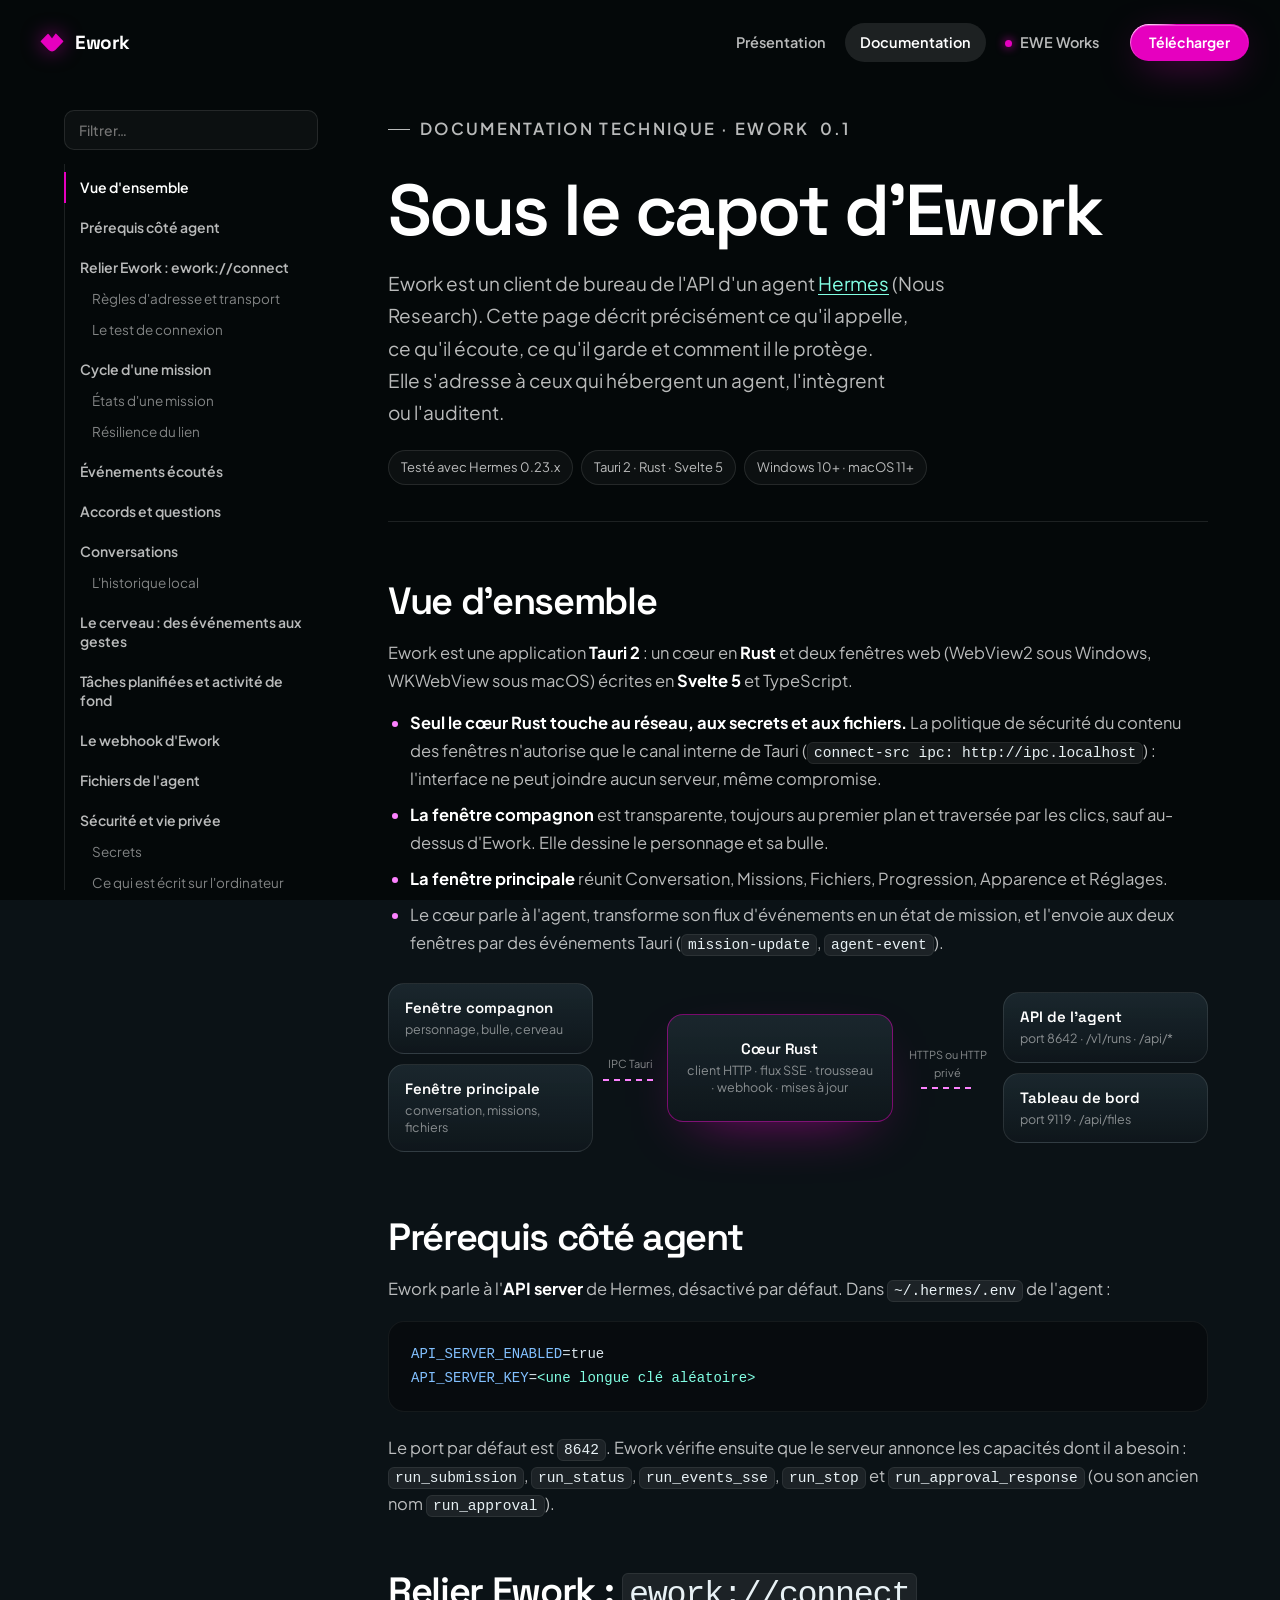
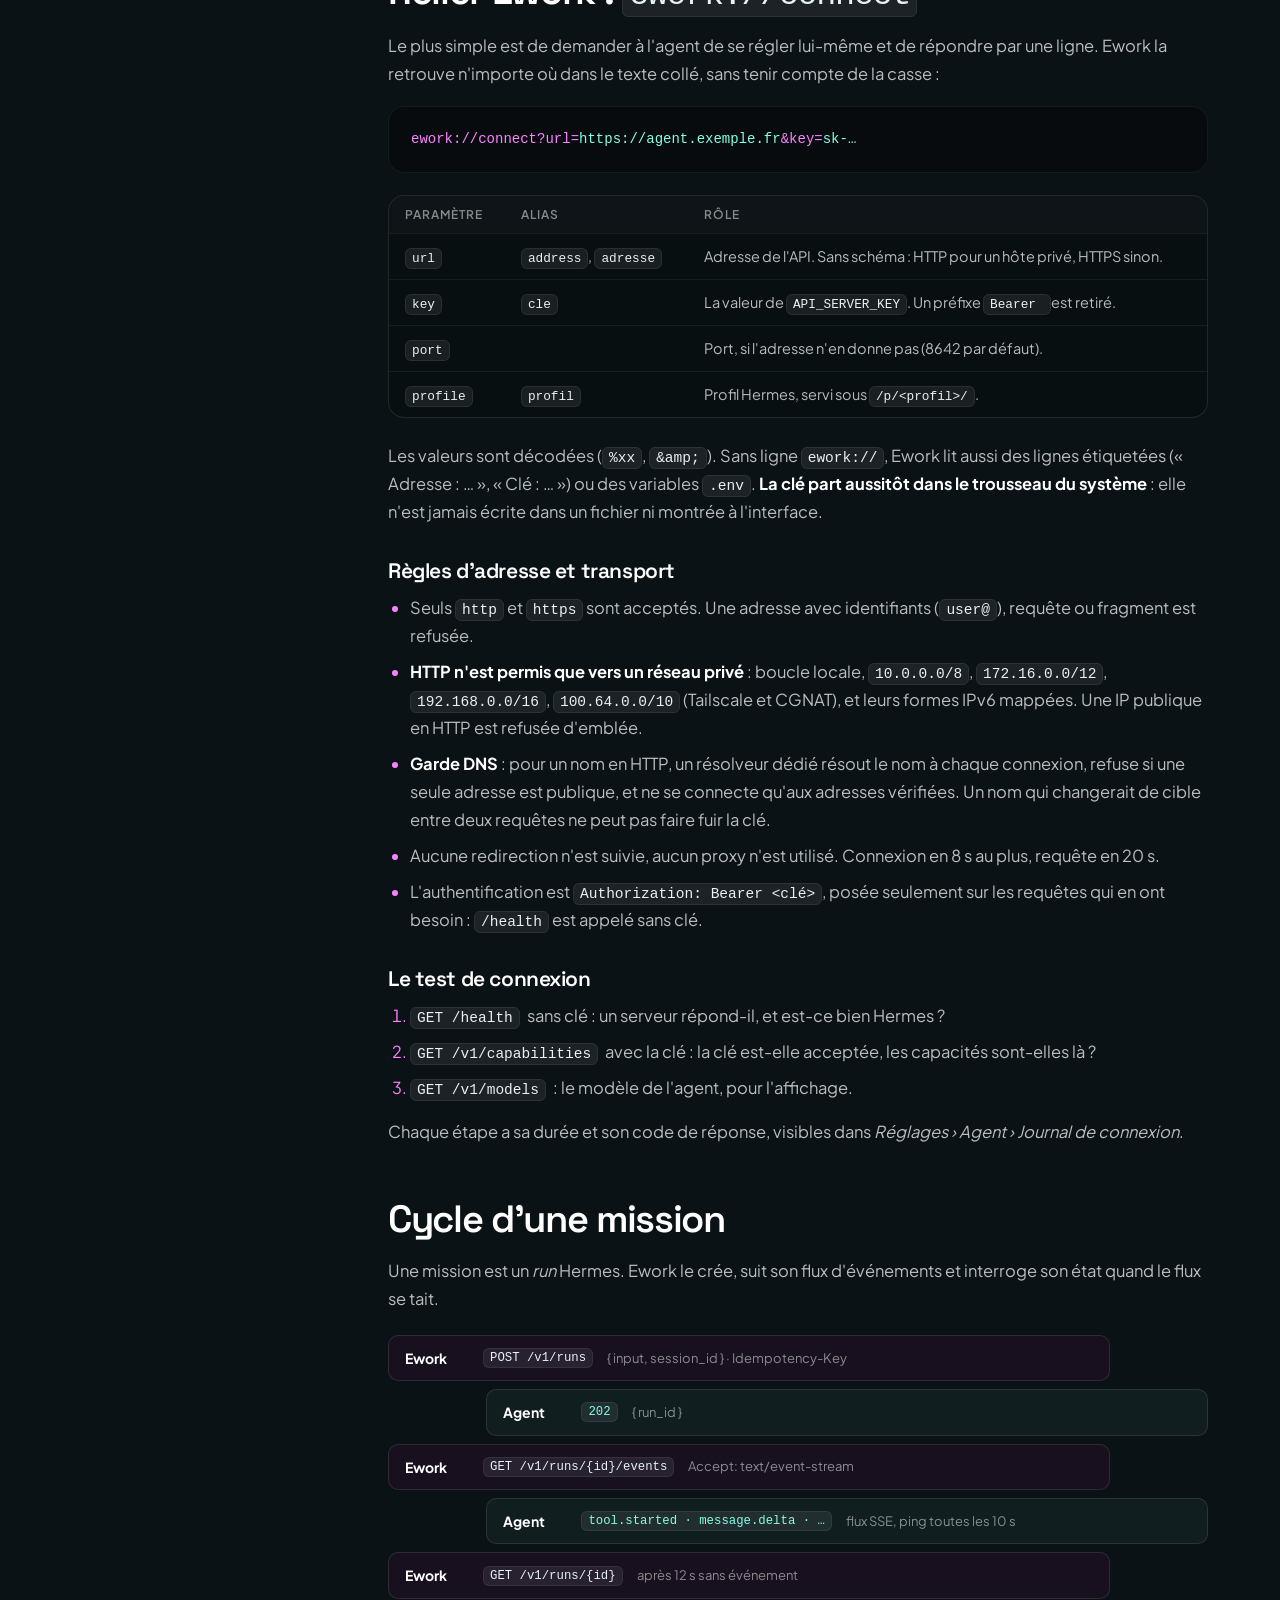
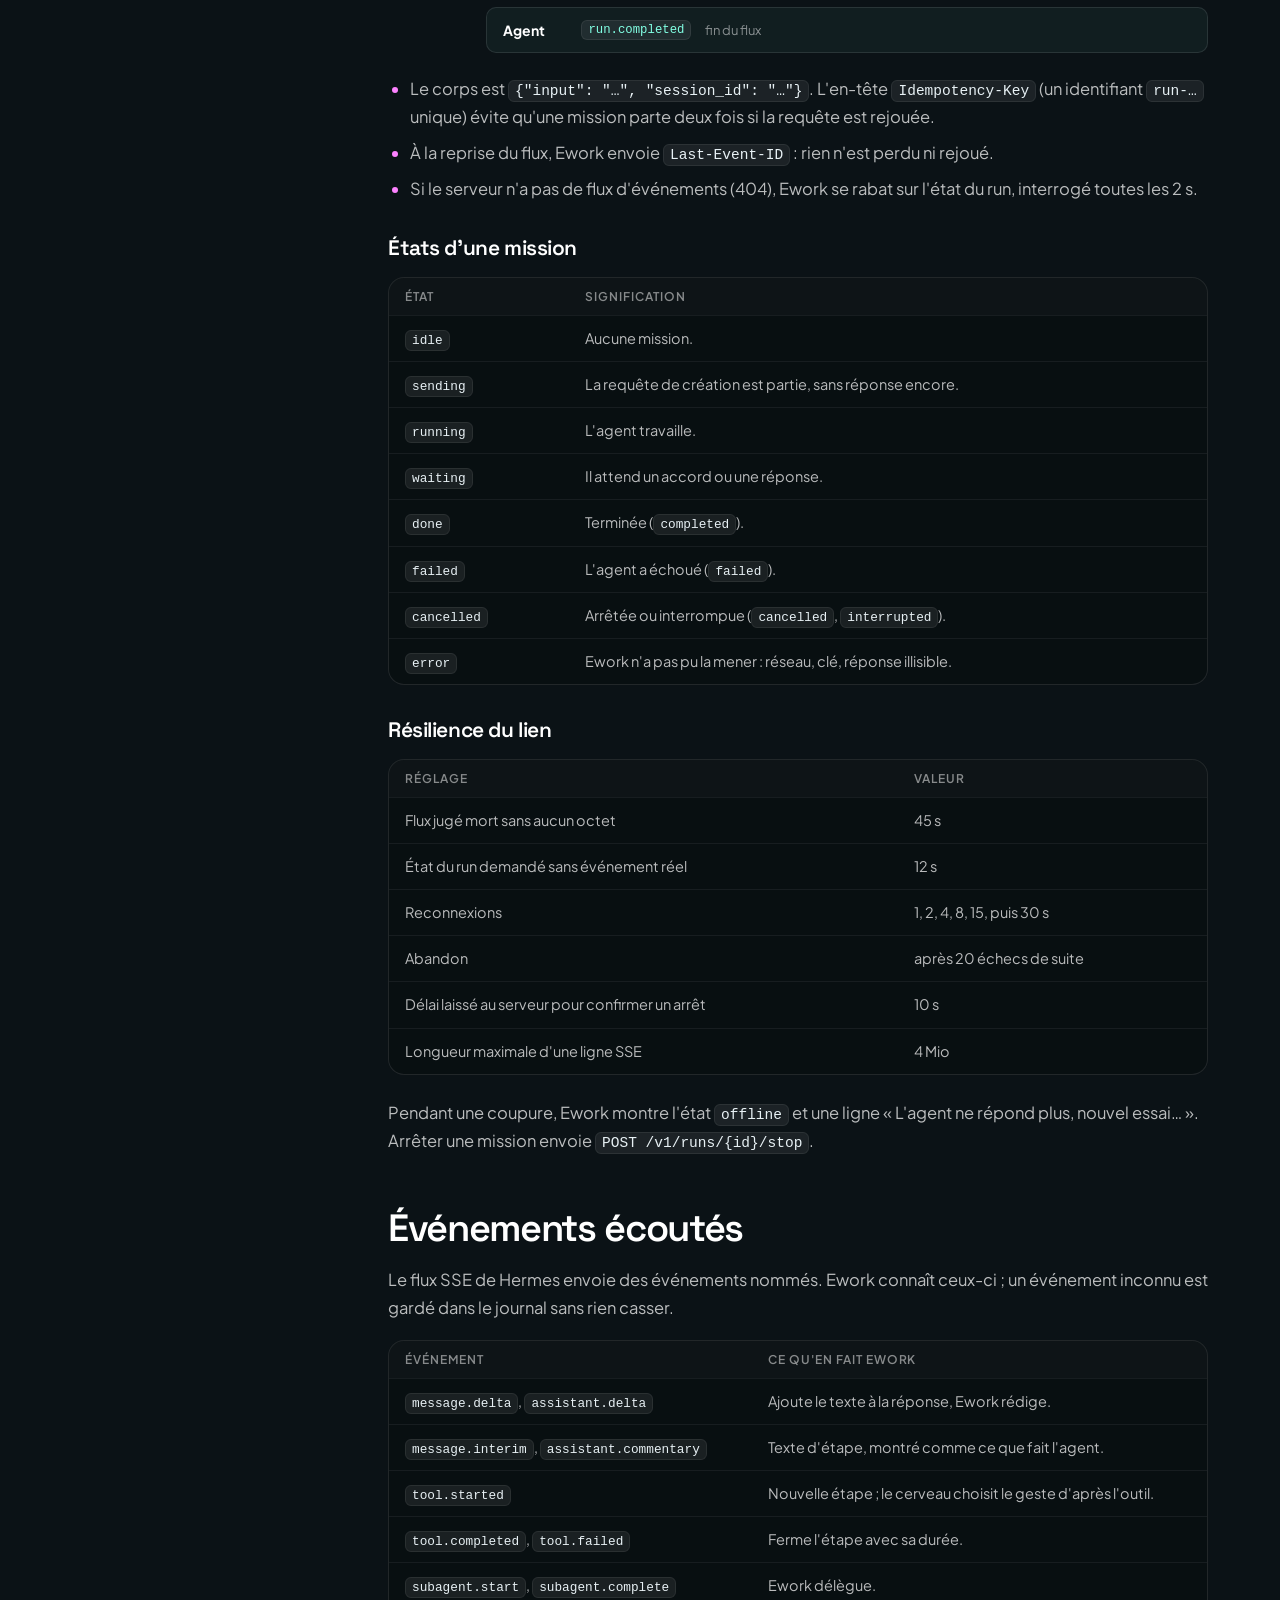
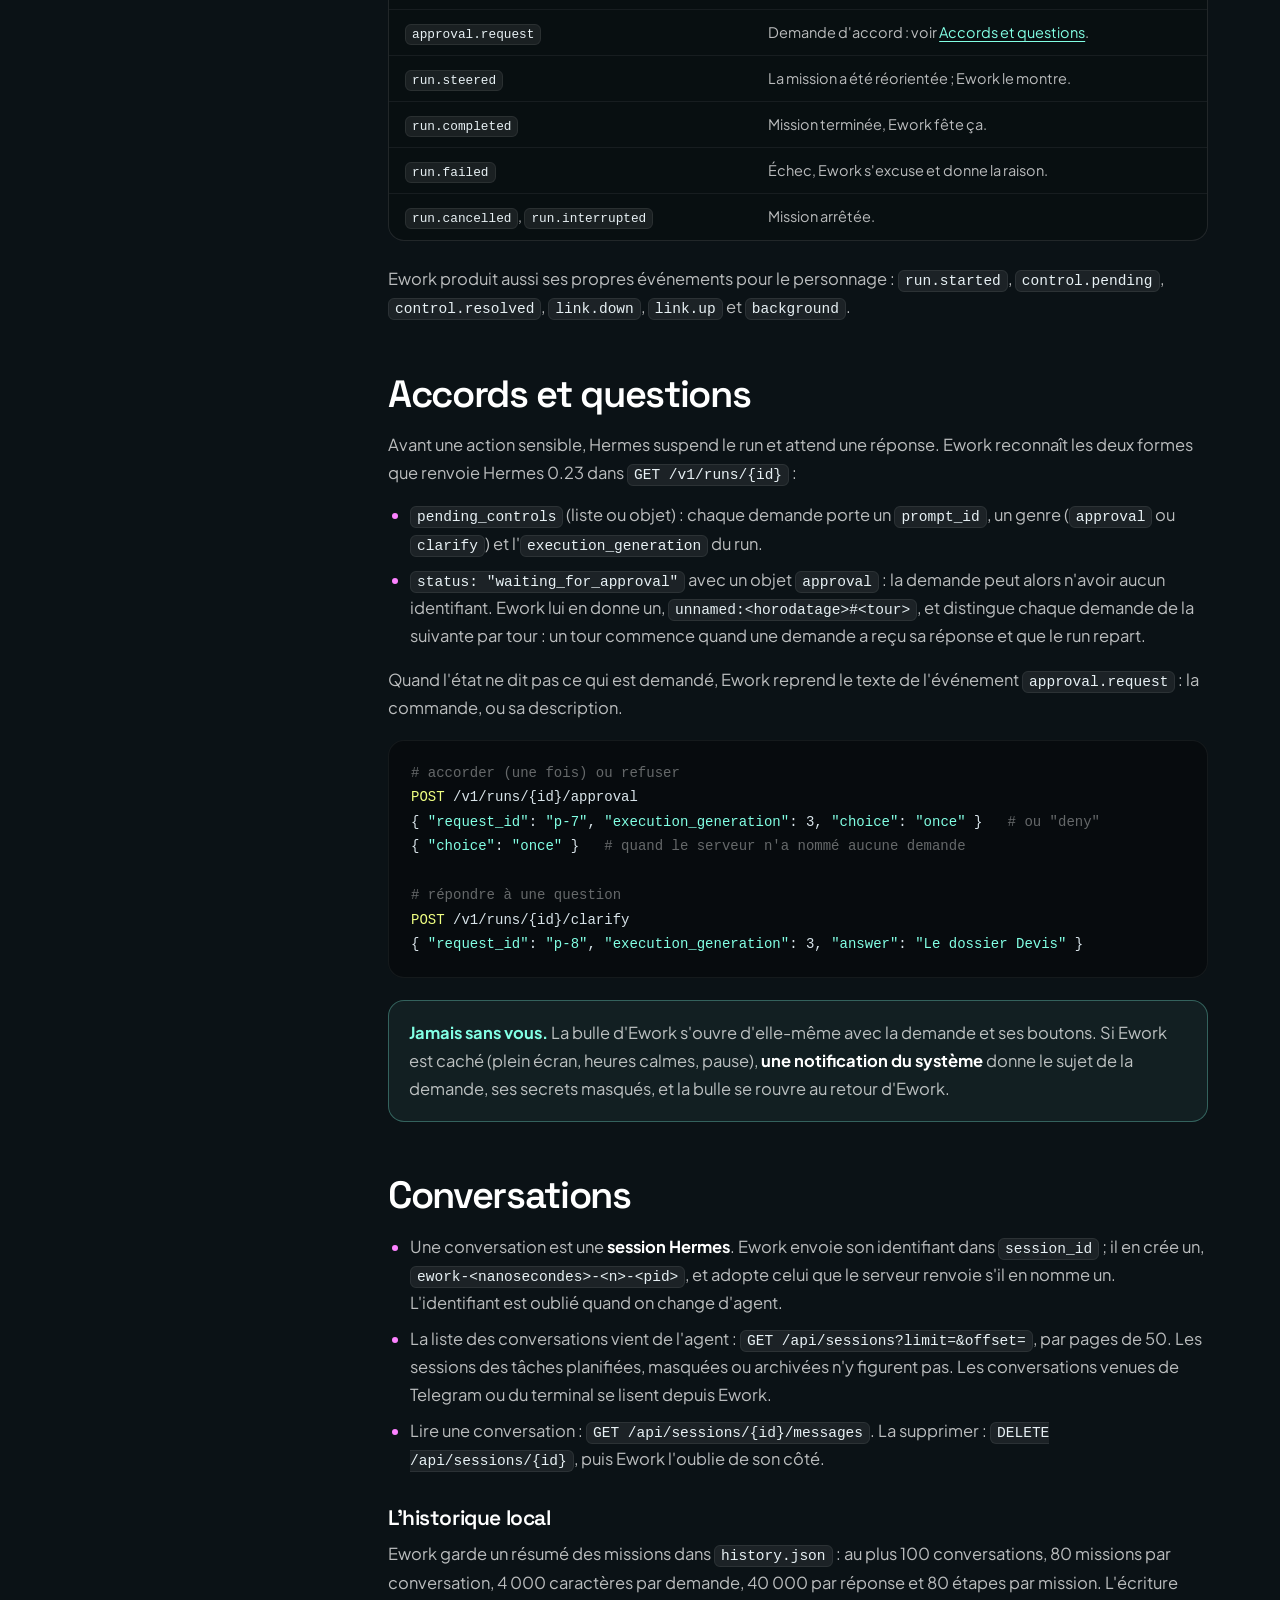
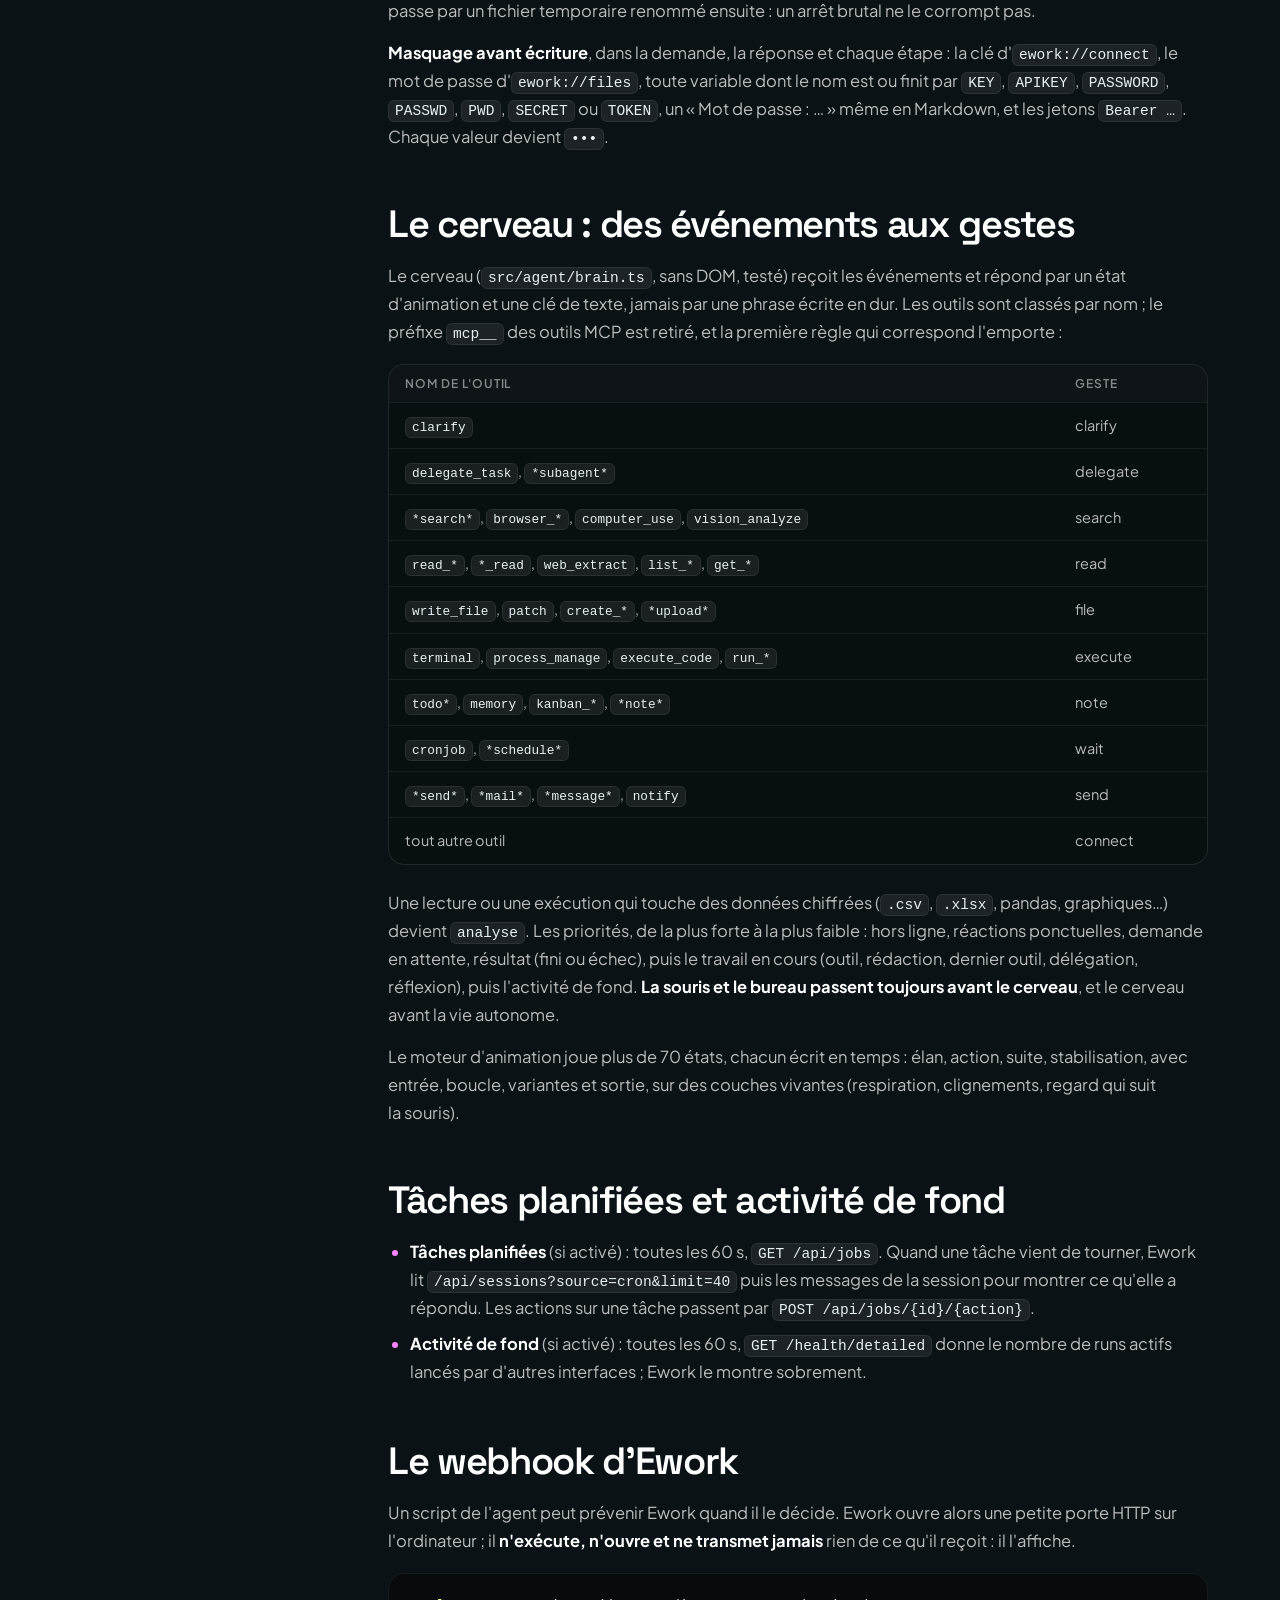
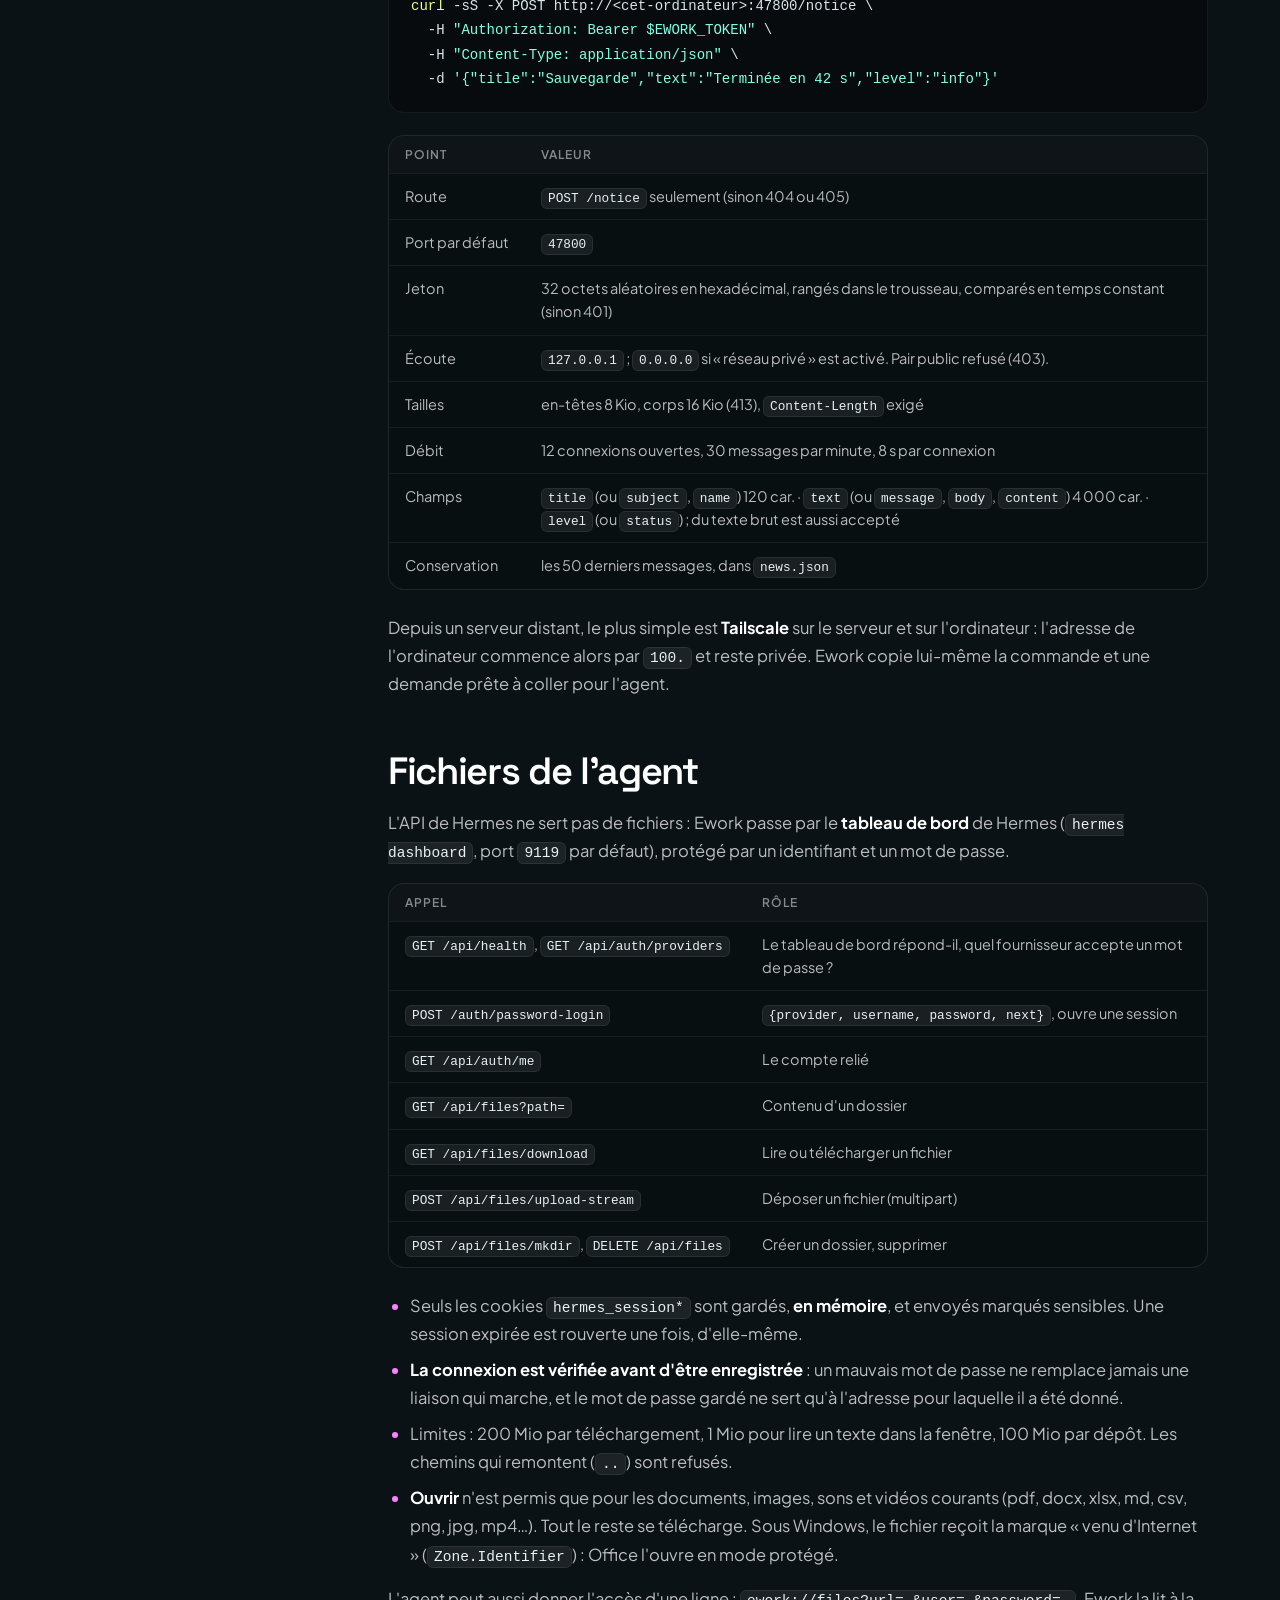
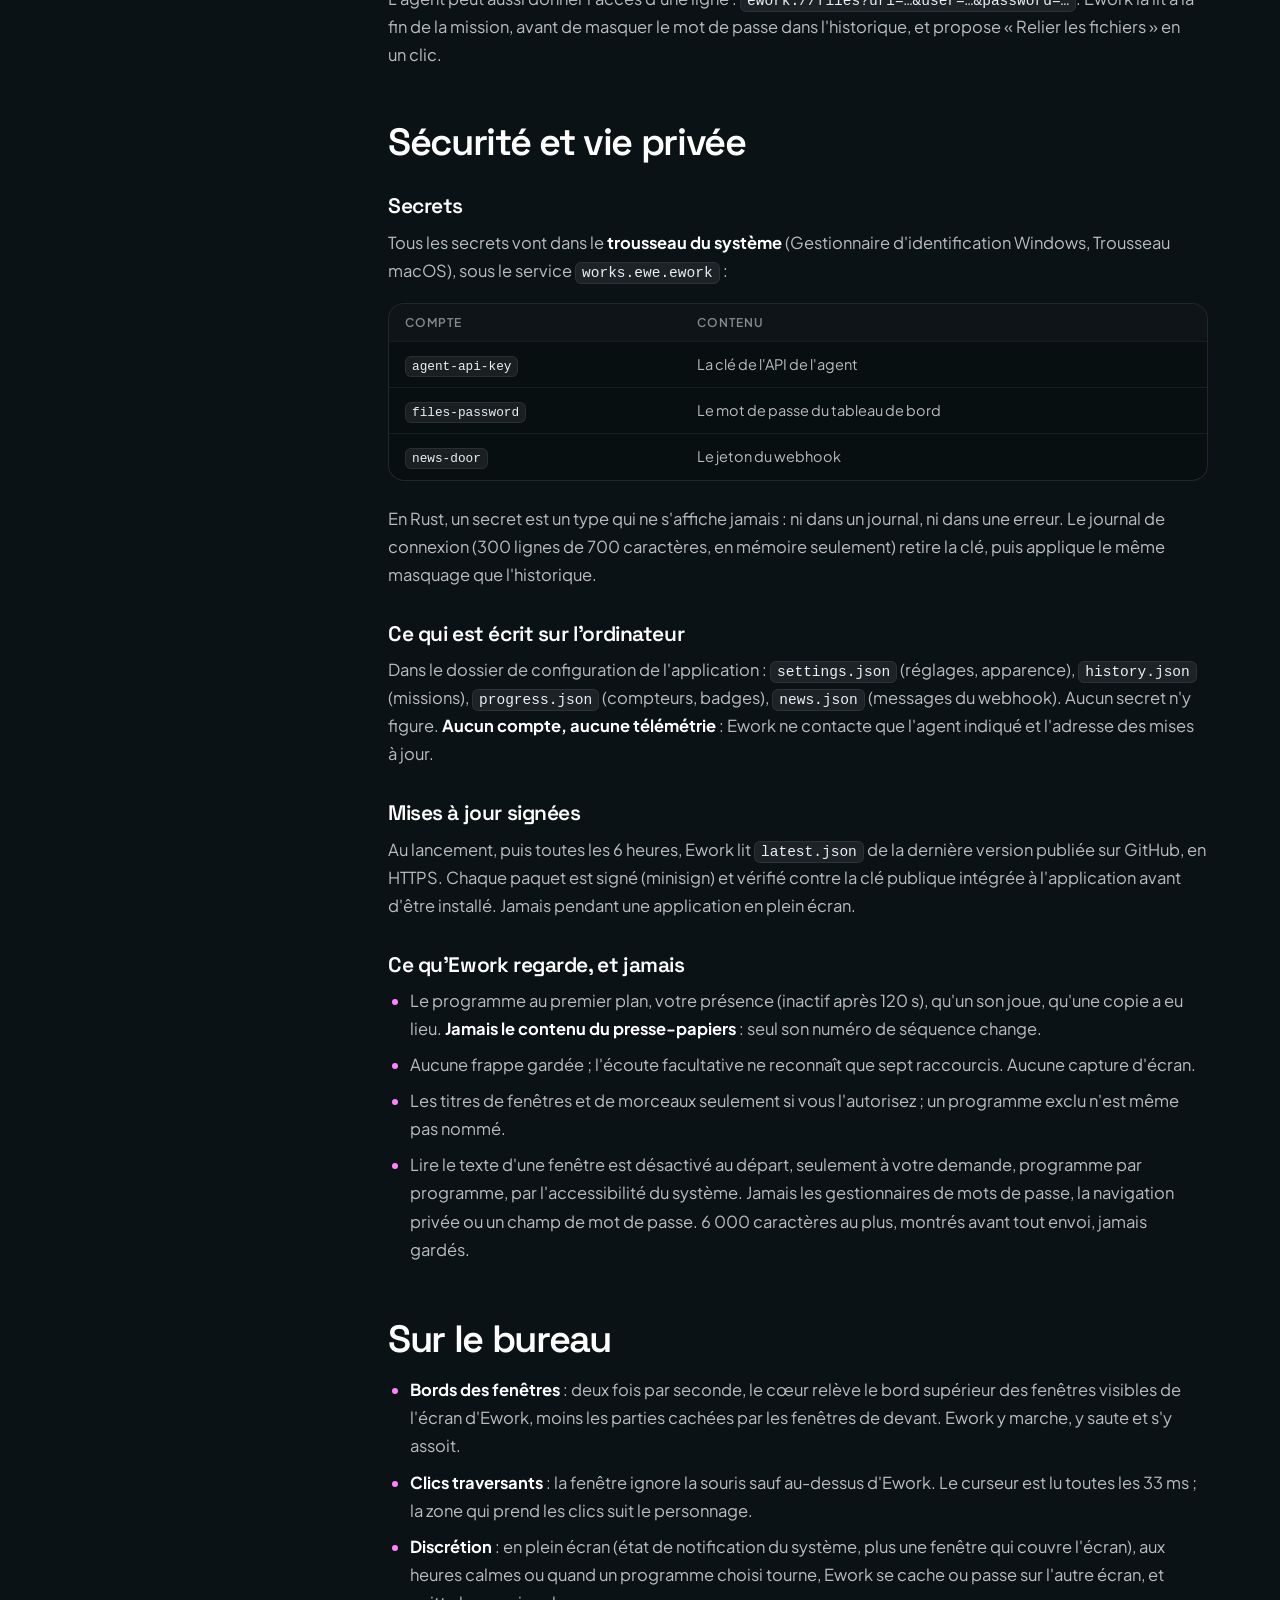
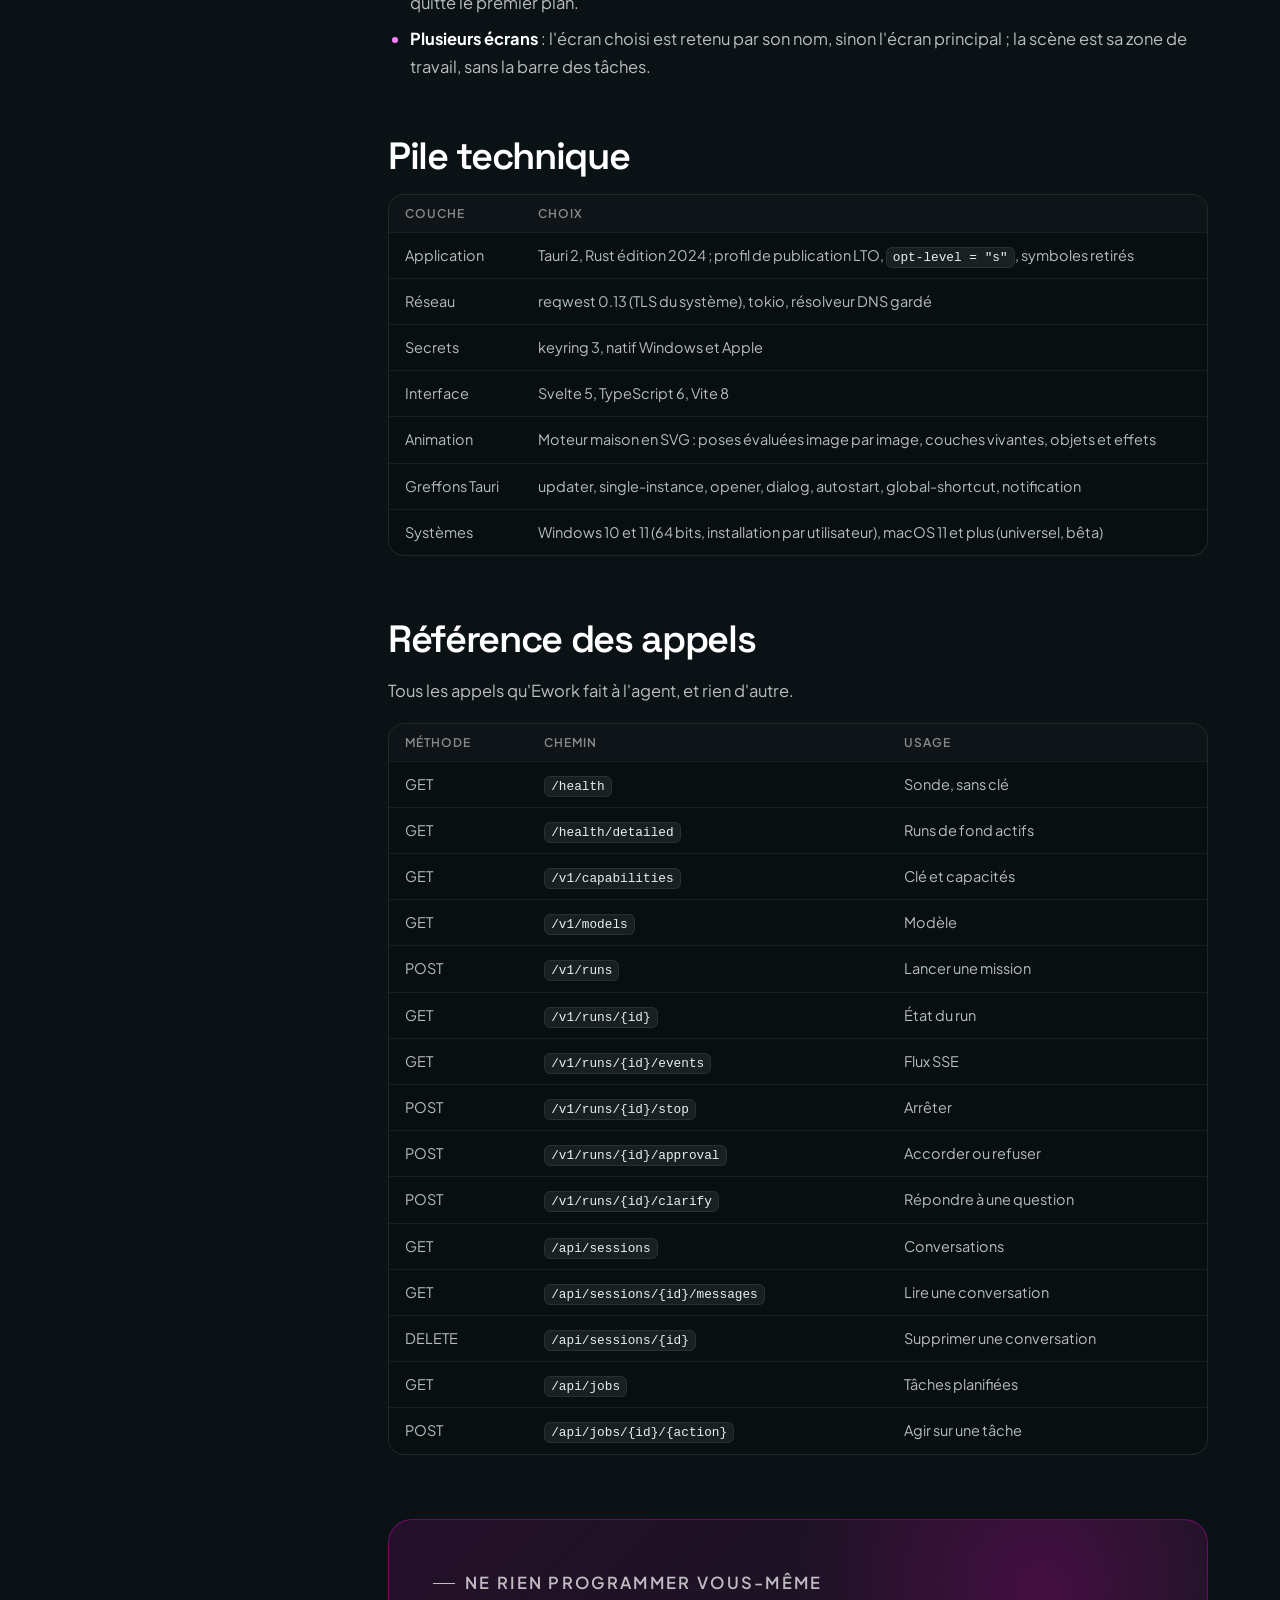
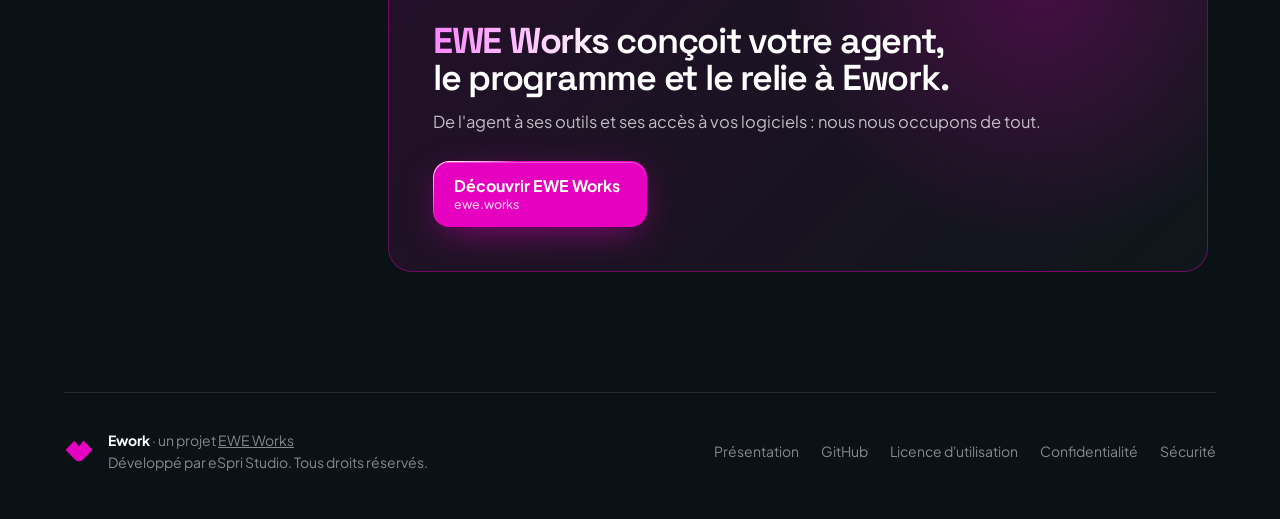
==== docs/docs.html @ 0db04041 "feat(site): technical documentation page, mobile menu, EWE Works Co-Authored-By: Claude Opus 5.5 <no" ====
<!doctype html>
<html lang="fr">
  <head>
    <meta charset="UTF-8" />
    <meta name="viewport" content="width=device-width, initial-scale=1" />
    <title>Documentation technique — Ework</title>
    <meta name="description" content="Comment Ework se relie à un agent Hermes : API, flux d'événements, accords, conversations, webhook, fichiers, sécurité et architecture." />
    <meta name="theme-color" content="#0b1216" />
    <link rel="icon" href="./assets/favicon-C1S6E5RX.svg" type="image/svg+xml" />
    <script type="module" crossorigin src="./assets/docs-CCQVUghu.js"></script>
    <link rel="modulepreload" crossorigin href="./assets/menu-LfB9it--.js">
    <link rel="stylesheet" crossorigin href="./assets/menu-ZyfJ5kZ3.css">
    <link rel="stylesheet" crossorigin href="./assets/docs-C0jMvYj8.css">
  </head>
  <body class="docs">
    <a class="skip" href="#doc">Aller au contenu</a>
    <canvas class="aurora" aria-hidden="true"></canvas>

    <header class="nav" data-nav>
      <a class="brand" href="./" aria-label="Ework, accueil">
        <svg viewBox="0 0 240 194" aria-hidden="true"><path fill="currentColor" d="M148.3 19.7 121 58.7a1 1 0 0 1-1.7 0L90 20.8a8.4 8.4 0 0 0-12.8-.8L18.5 80.6a9 9 0 0 0 0 12.5l70.4 72.6a43.4 43.4 0 0 0 62.3 0l70.3-72.6a9 9 0 0 0 0-12.5l-60-62a8.4 8.4 0 0 0-13.2 1.1Z" /></svg>
        <span>Ework</span>
      </a>
      <nav class="menu" id="menu" aria-label="Menu principal">
        <a href="./">Présentation</a>
        <a href="./docs.html" aria-current="page">Documentation</a>
        <a class="menu-ewe" href="https://ewe.works" rel="noopener">EWE Works</a>
        <a class="btn btn-main menu-dl" href="./#telecharger">Télécharger Ework</a>
      </nav>
      <a class="btn btn-main btn-sm nav-dl" href="./#telecharger">Télécharger</a>
      <button class="burger" type="button" aria-expanded="false" aria-controls="menu" aria-label="Ouvrir le menu" data-burger><span></span><span></span></button>
    </header>

    <div class="doc-shell">
      <aside class="toc" aria-label="Sommaire">
        <button class="toc-toggle" type="button" aria-expanded="false" aria-controls="toc-list" data-toc-toggle>
          <span>Sommaire</span><b data-toc-current>Vue d'ensemble</b>
        </button>
        <div class="toc-body" id="toc-list">
          <label class="toc-search"><span class="sr">Filtrer le sommaire</span><input type="search" placeholder="Filtrer…" data-toc-filter /></label>
          <nav data-toc></nav>
        </div>
      </aside>

      <main class="doc" id="doc">
        <header class="doc-head">
          <p class="kicker">Documentation technique · Ework <span data-version>0.1</span></p>
          <h1>Sous le capot d'Ework</h1>
          <p class="lede">Ework est un client de bureau de l'API d'un agent <a href="https://github.com/NousResearch/hermes-agent" rel="noopener">Hermes</a> (Nous Research). Cette page décrit précisément ce qu'il appelle, ce qu'il écoute, ce qu'il garde et comment il le protège. Elle s'adresse à ceux qui hébergent un agent, l'intègrent ou l'auditent.</p>
          <div class="pills"><span>Testé avec Hermes 0.23.x</span><span>Tauri 2 · Rust · Svelte 5</span><span>Windows 10+ · macOS 11+</span></div>
        </header>

        <!-- ===================================================== -->
        <section id="architecture">
          <h2>Vue d'ensemble</h2>
          <p>Ework est une application <strong>Tauri 2</strong> : un cœur en <strong>Rust</strong> et deux fenêtres web (WebView2 sous Windows, WKWebView sous macOS) écrites en <strong>Svelte 5</strong> et TypeScript.</p>
          <ul>
            <li><strong>Seul le cœur Rust touche au réseau, aux secrets et aux fichiers.</strong> La politique de sécurité du contenu des fenêtres n'autorise que le canal interne de Tauri (<code>connect-src ipc: http://ipc.localhost</code>) : l'interface ne peut joindre aucun serveur, même compromise.</li>
            <li><strong>La fenêtre compagnon</strong> est transparente, toujours au premier plan et traversée par les clics, sauf au-dessus d'Ework. Elle dessine le personnage et sa bulle.</li>
            <li><strong>La fenêtre principale</strong> réunit Conversation, Missions, Fichiers, Progression, Apparence et Réglages.</li>
            <li>Le cœur parle à l'agent, transforme son flux d'événements en un état de mission, et l'envoie aux deux fenêtres par des événements Tauri (<code>mission-update</code>, <code>agent-event</code>).</li>
          </ul>
          <figure class="diagram" aria-label="Architecture : les fenêtres, le cœur Rust, l'agent">
            <div class="d-col">
              <div class="d-box"><b>Fenêtre compagnon</b><span>personnage, bulle, cerveau</span></div>
              <div class="d-box"><b>Fenêtre principale</b><span>conversation, missions, fichiers</span></div>
            </div>
            <div class="d-link"><span>IPC Tauri</span><i></i></div>
            <div class="d-box d-core"><b>Cœur Rust</b><span>client HTTP · flux SSE · trousseau · webhook · mises à jour</span></div>
            <div class="d-link"><span>HTTPS ou HTTP privé</span><i></i></div>
            <div class="d-col">
              <div class="d-box"><b>API de l'agent</b><span>port 8642 · /v1/runs · /api/*</span></div>
              <div class="d-box"><b>Tableau de bord</b><span>port 9119 · /api/files</span></div>
            </div>
          </figure>
        </section>

        <section id="prerequis">
          <h2>Prérequis côté agent</h2>
          <p>Ework parle à l'<strong>API server</strong> de Hermes, désactivé par défaut. Dans <code>~/.hermes/.env</code> de l'agent :</p>
          <pre><code><span class="k">API_SERVER_ENABLED</span>=true
<span class="k">API_SERVER_KEY</span>=<span class="s">&lt;une longue clé aléatoire&gt;</span></code></pre>
          <p>Le port par défaut est <code>8642</code>. Ework vérifie ensuite que le serveur annonce les capacités dont il a besoin : <code>run_submission</code>, <code>run_status</code>, <code>run_events_sse</code>, <code>run_stop</code> et <code>run_approval_response</code> (ou son ancien nom <code>run_approval</code>).</p>
        </section>

        <section id="relier">
          <h2>Relier Ework : <code>ework://connect</code></h2>
          <p>Le plus simple est de demander à l'agent de se régler lui-même et de répondre par une ligne. Ework la retrouve n'importe où dans le texte collé, sans tenir compte de la casse :</p>
          <pre><code><span class="u">ework://connect?url=</span><span class="s">https://agent.exemple.fr</span><span class="u">&amp;key=</span><span class="s">sk-…</span></code></pre>
          <div class="table">
            <table>
              <thead><tr><th>Paramètre</th><th>Alias</th><th>Rôle</th></tr></thead>
              <tbody>
                <tr><td><code>url</code></td><td><code>address</code>, <code>adresse</code></td><td>Adresse de l'API. Sans schéma : HTTP pour un hôte privé, HTTPS sinon.</td></tr>
                <tr><td><code>key</code></td><td><code>cle</code></td><td>La valeur de <code>API_SERVER_KEY</code>. Un préfixe <code>Bearer </code> est retiré.</td></tr>
                <tr><td><code>port</code></td><td></td><td>Port, si l'adresse n'en donne pas (8642 par défaut).</td></tr>
                <tr><td><code>profile</code></td><td><code>profil</code></td><td>Profil Hermes, servi sous <code>/p/&lt;profil&gt;/</code>.</td></tr>
              </tbody>
            </table>
          </div>
          <p>Les valeurs sont décodées (<code>%xx</code>, <code>&amp;amp;</code>). Sans ligne <code>ework://</code>, Ework lit aussi des lignes étiquetées (« Adresse : … », « Clé : … ») ou des variables <code>.env</code>. <strong>La clé part aussitôt dans le trousseau du système</strong> : elle n'est jamais écrite dans un fichier ni montrée à l'interface.</p>

          <h3 id="adresses">Règles d'adresse et transport</h3>
          <ul>
            <li>Seuls <code>http</code> et <code>https</code> sont acceptés. Une adresse avec identifiants (<code>user@</code>), requête ou fragment est refusée.</li>
            <li><strong>HTTP n'est permis que vers un réseau privé</strong> : boucle locale, <code>10.0.0.0/8</code>, <code>172.16.0.0/12</code>, <code>192.168.0.0/16</code>, <code>100.64.0.0/10</code> (Tailscale et CGNAT), et leurs formes IPv6 mappées. Une IP publique en HTTP est refusée d'emblée.</li>
            <li><strong>Garde DNS</strong> : pour un nom en HTTP, un résolveur dédié résout le nom à chaque connexion, refuse si une seule adresse est publique, et ne se connecte qu'aux adresses vérifiées. Un nom qui changerait de cible entre deux requêtes ne peut pas faire fuir la clé.</li>
            <li>Aucune redirection n'est suivie, aucun proxy n'est utilisé. Connexion en 8 s au plus, requête en 20 s.</li>
            <li>L'authentification est <code>Authorization: Bearer &lt;clé&gt;</code>, posée seulement sur les requêtes qui en ont besoin : <code>/health</code> est appelé sans clé.</li>
          </ul>

          <h3 id="test">Le test de connexion</h3>
          <ol class="steps-list">
            <li><code>GET /health</code> sans clé : un serveur répond-il, et est-ce bien Hermes ?</li>
            <li><code>GET /v1/capabilities</code> avec la clé : la clé est-elle acceptée, les capacités sont-elles là ?</li>
            <li><code>GET /v1/models</code> : le modèle de l'agent, pour l'affichage.</li>
          </ol>
          <p>Chaque étape a sa durée et son code de réponse, visibles dans <em>Réglages › Agent › Journal de connexion</em>.</p>
        </section>

        <section id="mission">
          <h2>Cycle d'une mission</h2>
          <p>Une mission est un <em>run</em> Hermes. Ework le crée, suit son flux d'événements et interroge son état quand le flux se tait.</p>
          <div class="seq" aria-label="Séquence d'une mission">
            <div class="seq-row"><span class="who">Ework</span><code>POST /v1/runs</code><span class="what">{ input, session_id } · Idempotency-Key</span></div>
            <div class="seq-row back"><span class="who">Agent</span><code>202</code><span class="what">{ run_id }</span></div>
            <div class="seq-row"><span class="who">Ework</span><code>GET /v1/runs/{id}/events</code><span class="what">Accept: text/event-stream</span></div>
            <div class="seq-row back"><span class="who">Agent</span><code>tool.started · message.delta · …</code><span class="what">flux SSE, ping toutes les 10 s</span></div>
            <div class="seq-row"><span class="who">Ework</span><code>GET /v1/runs/{id}</code><span class="what">après 12 s sans événement</span></div>
            <div class="seq-row back"><span class="who">Agent</span><code>run.completed</code><span class="what">fin du flux</span></div>
          </div>
          <ul>
            <li>Le corps est <code>{"input": "…", "session_id": "…"}</code>. L'en-tête <code>Idempotency-Key</code> (un identifiant <code>run-…</code> unique) évite qu'une mission parte deux fois si la requête est rejouée.</li>
            <li>À la reprise du flux, Ework envoie <code>Last-Event-ID</code> : rien n'est perdu ni rejoué.</li>
            <li>Si le serveur n'a pas de flux d'événements (404), Ework se rabat sur l'état du run, interrogé toutes les 2 s.</li>
          </ul>

          <h3 id="etats-mission">États d'une mission</h3>
          <div class="table">
            <table>
              <thead><tr><th>État</th><th>Signification</th></tr></thead>
              <tbody>
                <tr><td><code>idle</code></td><td>Aucune mission.</td></tr>
                <tr><td><code>sending</code></td><td>La requête de création est partie, sans réponse encore.</td></tr>
                <tr><td><code>running</code></td><td>L'agent travaille.</td></tr>
                <tr><td><code>waiting</code></td><td>Il attend un accord ou une réponse.</td></tr>
                <tr><td><code>done</code></td><td>Terminée (<code>completed</code>).</td></tr>
                <tr><td><code>failed</code></td><td>L'agent a échoué (<code>failed</code>).</td></tr>
                <tr><td><code>cancelled</code></td><td>Arrêtée ou interrompue (<code>cancelled</code>, <code>interrupted</code>).</td></tr>
                <tr><td><code>error</code></td><td>Ework n'a pas pu la mener : réseau, clé, réponse illisible.</td></tr>
              </tbody>
            </table>
          </div>

          <h3 id="resilience">Résilience du lien</h3>
          <div class="table">
            <table>
              <thead><tr><th>Réglage</th><th>Valeur</th></tr></thead>
              <tbody>
                <tr><td>Flux jugé mort sans aucun octet</td><td>45 s</td></tr>
                <tr><td>État du run demandé sans événement réel</td><td>12 s</td></tr>
                <tr><td>Reconnexions</td><td>1, 2, 4, 8, 15, puis 30 s</td></tr>
                <tr><td>Abandon</td><td>après 20 échecs de suite</td></tr>
                <tr><td>Délai laissé au serveur pour confirmer un arrêt</td><td>10 s</td></tr>
                <tr><td>Longueur maximale d'une ligne SSE</td><td>4 Mio</td></tr>
              </tbody>
            </table>
          </div>
          <p>Pendant une coupure, Ework montre l'état <code>offline</code> et une ligne « L'agent ne répond plus, nouvel essai… ». Arrêter une mission envoie <code>POST /v1/runs/{id}/stop</code>.</p>
        </section>

        <section id="evenements">
          <h2>Événements écoutés</h2>
          <p>Le flux SSE de Hermes envoie des événements nommés. Ework connaît ceux-ci ; un événement inconnu est gardé dans le journal sans rien casser.</p>
          <div class="table">
            <table>
              <thead><tr><th>Événement</th><th>Ce qu'en fait Ework</th></tr></thead>
              <tbody>
                <tr><td><code>message.delta</code>, <code>assistant.delta</code></td><td>Ajoute le texte à la réponse, Ework rédige.</td></tr>
                <tr><td><code>message.interim</code>, <code>assistant.commentary</code></td><td>Texte d'étape, montré comme ce que fait l'agent.</td></tr>
                <tr><td><code>tool.started</code></td><td>Nouvelle étape ; le cerveau choisit le geste d'après l'outil.</td></tr>
                <tr><td><code>tool.completed</code>, <code>tool.failed</code></td><td>Ferme l'étape avec sa durée.</td></tr>
                <tr><td><code>subagent.start</code>, <code>subagent.complete</code></td><td>Ework délègue.</td></tr>
                <tr><td><code>approval.request</code></td><td>Demande d'accord : voir <a href="#accords">Accords et questions</a>.</td></tr>
                <tr><td><code>run.steered</code></td><td>La mission a été réorientée ; Ework le montre.</td></tr>
                <tr><td><code>run.completed</code></td><td>Mission terminée, Ework fête ça.</td></tr>
                <tr><td><code>run.failed</code></td><td>Échec, Ework s'excuse et donne la raison.</td></tr>
                <tr><td><code>run.cancelled</code>, <code>run.interrupted</code></td><td>Mission arrêtée.</td></tr>
              </tbody>
            </table>
          </div>
          <p>Ework produit aussi ses propres événements pour le personnage : <code>run.started</code>, <code>control.pending</code>, <code>control.resolved</code>, <code>link.down</code>, <code>link.up</code> et <code>background</code>.</p>
        </section>

        <section id="accords">
          <h2>Accords et questions</h2>
          <p>Avant une action sensible, Hermes suspend le run et attend une réponse. Ework reconnaît les deux formes que renvoie Hermes 0.23 dans <code>GET /v1/runs/{id}</code> :</p>
          <ul>
            <li><strong><code>pending_controls</code></strong> (liste ou objet) : chaque demande porte un <code>prompt_id</code>, un genre (<code>approval</code> ou <code>clarify</code>) et l'<code>execution_generation</code> du run.</li>
            <li><strong><code>status: "waiting_for_approval"</code></strong> avec un objet <code>approval</code> : la demande peut alors n'avoir aucun identifiant. Ework lui en donne un, <code>unnamed:&lt;horodatage&gt;#&lt;tour&gt;</code>, et distingue chaque demande de la suivante par tour : un tour commence quand une demande a reçu sa réponse et que le run repart.</li>
          </ul>
          <p>Quand l'état ne dit pas ce qui est demandé, Ework reprend le texte de l'événement <code>approval.request</code> : la commande, ou sa description.</p>
          <pre><code><span class="c"># accorder (une fois) ou refuser</span>
<span class="f">POST</span> /v1/runs/{id}/approval
{ <span class="s">"request_id"</span>: <span class="s">"p-7"</span>, <span class="s">"execution_generation"</span>: 3, <span class="s">"choice"</span>: <span class="s">"once"</span> }   <span class="c"># ou "deny"</span>
{ <span class="s">"choice"</span>: <span class="s">"once"</span> }   <span class="c"># quand le serveur n'a nommé aucune demande</span>

<span class="c"># répondre à une question</span>
<span class="f">POST</span> /v1/runs/{id}/clarify
{ <span class="s">"request_id"</span>: <span class="s">"p-8"</span>, <span class="s">"execution_generation"</span>: 3, <span class="s">"answer"</span>: <span class="s">"Le dossier Devis"</span> }</code></pre>
          <p class="callout"><b>Jamais sans vous.</b> La bulle d'Ework s'ouvre d'elle-même avec la demande et ses boutons. Si Ework est caché (plein écran, heures calmes, pause), <strong>une notification du système</strong> donne le sujet de la demande, ses secrets masqués, et la bulle se rouvre au retour d'Ework.</p>
        </section>

        <section id="conversations">
          <h2>Conversations</h2>
          <ul>
            <li>Une conversation est une <strong>session Hermes</strong>. Ework envoie son identifiant dans <code>session_id</code> ; il en crée un, <code>ework-&lt;nanosecondes&gt;-&lt;n&gt;-&lt;pid&gt;</code>, et adopte celui que le serveur renvoie s'il en nomme un. L'identifiant est oublié quand on change d'agent.</li>
            <li>La liste des conversations vient de l'agent : <code>GET /api/sessions?limit=&amp;offset=</code>, par pages de 50. Les sessions des tâches planifiées, masquées ou archivées n'y figurent pas. Les conversations venues de Telegram ou du terminal se lisent depuis Ework.</li>
            <li>Lire une conversation : <code>GET /api/sessions/{id}/messages</code>. La supprimer : <code>DELETE /api/sessions/{id}</code>, puis Ework l'oublie de son côté.</li>
          </ul>
          <h3 id="historique">L'historique local</h3>
          <p>Ework garde un résumé des missions dans <code>history.json</code> : au plus 100 conversations, 80 missions par conversation, 4 000 caractères par demande, 40 000 par réponse et 80 étapes par mission. L'écriture passe par un fichier temporaire renommé ensuite : un arrêt brutal ne le corrompt pas.</p>
          <p><strong>Masquage avant écriture</strong>, dans la demande, la réponse et chaque étape : la clé d'<code>ework://connect</code>, le mot de passe d'<code>ework://files</code>, toute variable dont le nom est ou finit par <code>KEY</code>, <code>APIKEY</code>, <code>PASSWORD</code>, <code>PASSWD</code>, <code>PWD</code>, <code>SECRET</code> ou <code>TOKEN</code>, un « Mot de passe : … » même en Markdown, et les jetons <code>Bearer …</code>. Chaque valeur devient <code>•••</code>.</p>
        </section>

        <section id="cerveau">
          <h2>Le cerveau : des événements aux gestes</h2>
          <p>Le cerveau (<code>src/agent/brain.ts</code>, sans DOM, testé) reçoit les événements et répond par un état d'animation et une clé de texte, jamais par une phrase écrite en dur. Les outils sont classés par nom ; le préfixe <code>mcp__</code> des outils MCP est retiré, et la première règle qui correspond l'emporte :</p>
          <div class="table">
            <table>
              <thead><tr><th>Nom de l'outil</th><th>Geste</th></tr></thead>
              <tbody>
                <tr><td><code>clarify</code></td><td>clarify</td></tr>
                <tr><td><code>delegate_task</code>, <code>*subagent*</code></td><td>delegate</td></tr>
                <tr><td><code>*search*</code>, <code>browser_*</code>, <code>computer_use</code>, <code>vision_analyze</code></td><td>search</td></tr>
                <tr><td><code>read_*</code>, <code>*_read</code>, <code>web_extract</code>, <code>list_*</code>, <code>get_*</code></td><td>read</td></tr>
                <tr><td><code>write_file</code>, <code>patch</code>, <code>create_*</code>, <code>*upload*</code></td><td>file</td></tr>
                <tr><td><code>terminal</code>, <code>process_manage</code>, <code>execute_code</code>, <code>run_*</code></td><td>execute</td></tr>
                <tr><td><code>todo*</code>, <code>memory</code>, <code>kanban_*</code>, <code>*note*</code></td><td>note</td></tr>
                <tr><td><code>cronjob</code>, <code>*schedule*</code></td><td>wait</td></tr>
                <tr><td><code>*send*</code>, <code>*mail*</code>, <code>*message*</code>, <code>notify</code></td><td>send</td></tr>
                <tr><td>tout autre outil</td><td>connect</td></tr>
              </tbody>
            </table>
          </div>
          <p>Une lecture ou une exécution qui touche des données chiffrées (<code>.csv</code>, <code>.xlsx</code>, pandas, graphiques…) devient <code>analyse</code>. Les priorités, de la plus forte à la plus faible : hors ligne, réactions ponctuelles, demande en attente, résultat (fini ou échec), puis le travail en cours (outil, rédaction, dernier outil, délégation, réflexion), puis l'activité de fond. <strong>La souris et le bureau passent toujours avant le cerveau</strong>, et le cerveau avant la vie autonome.</p>
          <p>Le moteur d'animation joue plus de 70 états, chacun écrit en temps : élan, action, suite, stabilisation, avec entrée, boucle, variantes et sortie, sur des couches vivantes (respiration, clignements, regard qui suit la souris).</p>
        </section>

        <section id="fond">
          <h2>Tâches planifiées et activité de fond</h2>
          <ul>
            <li><strong>Tâches planifiées</strong> (si activé) : toutes les 60 s, <code>GET /api/jobs</code>. Quand une tâche vient de tourner, Ework lit <code>/api/sessions?source=cron&amp;limit=40</code> puis les messages de la session pour montrer ce qu'elle a répondu. Les actions sur une tâche passent par <code>POST /api/jobs/{id}/{action}</code>.</li>
            <li><strong>Activité de fond</strong> (si activé) : toutes les 60 s, <code>GET /health/detailed</code> donne le nombre de runs actifs lancés par d'autres interfaces ; Ework le montre sobrement.</li>
          </ul>
        </section>

        <section id="webhook">
          <h2>Le webhook d'Ework</h2>
          <p>Un script de l'agent peut prévenir Ework quand il le décide. Ework ouvre alors une petite porte HTTP sur l'ordinateur ; il <strong>n'exécute, n'ouvre et ne transmet jamais</strong> rien de ce qu'il reçoit : il l'affiche.</p>
          <pre><code><span class="f">curl</span> -sS -X POST http://&lt;cet-ordinateur&gt;:47800/notice \
  -H <span class="s">"Authorization: Bearer $EWORK_TOKEN"</span> \
  -H <span class="s">"Content-Type: application/json"</span> \
  -d <span class="s">'{"title":"Sauvegarde","text":"Terminée en 42 s","level":"info"}'</span></code></pre>
          <div class="table">
            <table>
              <thead><tr><th>Point</th><th>Valeur</th></tr></thead>
              <tbody>
                <tr><td>Route</td><td><code>POST /notice</code> seulement (sinon 404 ou 405)</td></tr>
                <tr><td>Port par défaut</td><td><code>47800</code></td></tr>
                <tr><td>Jeton</td><td>32 octets aléatoires en hexadécimal, rangés dans le trousseau, comparés en temps constant (sinon 401)</td></tr>
                <tr><td>Écoute</td><td><code>127.0.0.1</code> ; <code>0.0.0.0</code> si « réseau privé » est activé. Pair public refusé (403).</td></tr>
                <tr><td>Tailles</td><td>en-têtes 8 Kio, corps 16 Kio (413), <code>Content-Length</code> exigé</td></tr>
                <tr><td>Débit</td><td>12 connexions ouvertes, 30 messages par minute, 8 s par connexion</td></tr>
                <tr><td>Champs</td><td><code>title</code> (ou <code>subject</code>, <code>name</code>) 120 car. · <code>text</code> (ou <code>message</code>, <code>body</code>, <code>content</code>) 4 000 car. · <code>level</code> (ou <code>status</code>) ; du texte brut est aussi accepté</td></tr>
                <tr><td>Conservation</td><td>les 50 derniers messages, dans <code>news.json</code></td></tr>
              </tbody>
            </table>
          </div>
          <p>Depuis un serveur distant, le plus simple est <strong>Tailscale</strong> sur le serveur et sur l'ordinateur : l'adresse de l'ordinateur commence alors par <code>100.</code> et reste privée. Ework copie lui-même la commande et une demande prête à coller pour l'agent.</p>
        </section>

        <section id="fichiers">
          <h2>Fichiers de l'agent</h2>
          <p>L'API de Hermes ne sert pas de fichiers : Ework passe par le <strong>tableau de bord</strong> de Hermes (<code>hermes dashboard</code>, port <code>9119</code> par défaut), protégé par un identifiant et un mot de passe.</p>
          <div class="table">
            <table>
              <thead><tr><th>Appel</th><th>Rôle</th></tr></thead>
              <tbody>
                <tr><td><code>GET /api/health</code>, <code>GET /api/auth/providers</code></td><td>Le tableau de bord répond-il, quel fournisseur accepte un mot de passe ?</td></tr>
                <tr><td><code>POST /auth/password-login</code></td><td><code>{provider, username, password, next}</code>, ouvre une session</td></tr>
                <tr><td><code>GET /api/auth/me</code></td><td>Le compte relié</td></tr>
                <tr><td><code>GET /api/files?path=</code></td><td>Contenu d'un dossier</td></tr>
                <tr><td><code>GET /api/files/download</code></td><td>Lire ou télécharger un fichier</td></tr>
                <tr><td><code>POST /api/files/upload-stream</code></td><td>Déposer un fichier (multipart)</td></tr>
                <tr><td><code>POST /api/files/mkdir</code>, <code>DELETE /api/files</code></td><td>Créer un dossier, supprimer</td></tr>
              </tbody>
            </table>
          </div>
          <ul>
            <li>Seuls les cookies <code>hermes_session*</code> sont gardés, <strong>en mémoire</strong>, et envoyés marqués sensibles. Une session expirée est rouverte une fois, d'elle-même.</li>
            <li><strong>La connexion est vérifiée avant d'être enregistrée</strong> : un mauvais mot de passe ne remplace jamais une liaison qui marche, et le mot de passe gardé ne sert qu'à l'adresse pour laquelle il a été donné.</li>
            <li>Limites : 200 Mio par téléchargement, 1 Mio pour lire un texte dans la fenêtre, 100 Mio par dépôt. Les chemins qui remontent (<code>..</code>) sont refusés.</li>
            <li><strong>Ouvrir</strong> n'est permis que pour les documents, images, sons et vidéos courants (pdf, docx, xlsx, md, csv, png, jpg, mp4…). Tout le reste se télécharge. Sous Windows, le fichier reçoit la marque « venu d'Internet » (<code>Zone.Identifier</code>) : Office l'ouvre en mode protégé.</li>
          </ul>
          <p>L'agent peut aussi donner l'accès d'une ligne : <code>ework://files?url=…&amp;user=…&amp;password=…</code>. Ework la lit à la fin de la mission, avant de masquer le mot de passe dans l'historique, et propose « Relier les fichiers » en un clic.</p>
        </section>

        <section id="securite">
          <h2>Sécurité et vie privée</h2>
          <h3 id="secrets">Secrets</h3>
          <p>Tous les secrets vont dans le <strong>trousseau du système</strong> (Gestionnaire d'identification Windows, Trousseau macOS), sous le service <code>works.ewe.ework</code> :</p>
          <div class="table">
            <table>
              <thead><tr><th>Compte</th><th>Contenu</th></tr></thead>
              <tbody>
                <tr><td><code>agent-api-key</code></td><td>La clé de l'API de l'agent</td></tr>
                <tr><td><code>files-password</code></td><td>Le mot de passe du tableau de bord</td></tr>
                <tr><td><code>news-door</code></td><td>Le jeton du webhook</td></tr>
              </tbody>
            </table>
          </div>
          <p>En Rust, un secret est un type qui ne s'affiche jamais : ni dans un journal, ni dans une erreur. Le journal de connexion (300 lignes de 700 caractères, en mémoire seulement) retire la clé, puis applique le même masquage que l'historique.</p>

          <h3 id="donnees">Ce qui est écrit sur l'ordinateur</h3>
          <p>Dans le dossier de configuration de l'application : <code>settings.json</code> (réglages, apparence), <code>history.json</code> (missions), <code>progress.json</code> (compteurs, badges), <code>news.json</code> (messages du webhook). Aucun secret n'y figure. <strong>Aucun compte, aucune télémétrie</strong> : Ework ne contacte que l'agent indiqué et l'adresse des mises à jour.</p>

          <h3 id="maj">Mises à jour signées</h3>
          <p>Au lancement, puis toutes les 6 heures, Ework lit <code>latest.json</code> de la dernière version publiée sur GitHub, en HTTPS. Chaque paquet est signé (minisign) et vérifié contre la clé publique intégrée à l'application avant d'être installé. Jamais pendant une application en plein écran.</p>

          <h3 id="observation">Ce qu'Ework regarde, et jamais</h3>
          <ul>
            <li>Le programme au premier plan, votre présence (inactif après 120 s), qu'un son joue, qu'une copie a eu lieu. <strong>Jamais le contenu du presse-papiers</strong> : seul son numéro de séquence change.</li>
            <li>Aucune frappe gardée ; l'écoute facultative ne reconnaît que sept raccourcis. Aucune capture d'écran.</li>
            <li>Les titres de fenêtres et de morceaux seulement si vous l'autorisez ; un programme exclu n'est même pas nommé.</li>
            <li>Lire le texte d'une fenêtre est désactivé au départ, seulement à votre demande, programme par programme, par l'accessibilité du système. Jamais les gestionnaires de mots de passe, la navigation privée ou un champ de mot de passe. 6 000 caractères au plus, montrés avant tout envoi, jamais gardés.</li>
          </ul>
        </section>

        <section id="bureau">
          <h2>Sur le bureau</h2>
          <ul>
            <li><strong>Bords des fenêtres</strong> : deux fois par seconde, le cœur relève le bord supérieur des fenêtres visibles de l'écran d'Ework, moins les parties cachées par les fenêtres de devant. Ework y marche, y saute et s'y assoit.</li>
            <li><strong>Clics traversants</strong> : la fenêtre ignore la souris sauf au-dessus d'Ework. Le curseur est lu toutes les 33 ms ; la zone qui prend les clics suit le personnage.</li>
            <li><strong>Discrétion</strong> : en plein écran (état de notification du système, plus une fenêtre qui couvre l'écran), aux heures calmes ou quand un programme choisi tourne, Ework se cache ou passe sur l'autre écran, et quitte le premier plan.</li>
            <li><strong>Plusieurs écrans</strong> : l'écran choisi est retenu par son nom, sinon l'écran principal ; la scène est sa zone de travail, sans la barre des tâches.</li>
          </ul>
        </section>

        <section id="pile">
          <h2>Pile technique</h2>
          <div class="table">
            <table>
              <thead><tr><th>Couche</th><th>Choix</th></tr></thead>
              <tbody>
                <tr><td>Application</td><td>Tauri 2, Rust édition 2024 ; profil de publication LTO, <code>opt-level = "s"</code>, symboles retirés</td></tr>
                <tr><td>Réseau</td><td>reqwest 0.13 (TLS du système), tokio, résolveur DNS gardé</td></tr>
                <tr><td>Secrets</td><td>keyring 3, natif Windows et Apple</td></tr>
                <tr><td>Interface</td><td>Svelte 5, TypeScript 6, Vite 8</td></tr>
                <tr><td>Animation</td><td>Moteur maison en SVG : poses évaluées image par image, couches vivantes, objets et effets</td></tr>
                <tr><td>Greffons Tauri</td><td>updater, single-instance, opener, dialog, autostart, global-shortcut, notification</td></tr>
                <tr><td>Systèmes</td><td>Windows 10 et 11 (64 bits, installation par utilisateur), macOS 11 et plus (universel, bêta)</td></tr>
              </tbody>
            </table>
          </div>
        </section>

        <section id="reference">
          <h2>Référence des appels</h2>
          <p>Tous les appels qu'Ework fait à l'agent, et rien d'autre.</p>
          <div class="table">
            <table>
              <thead><tr><th>Méthode</th><th>Chemin</th><th>Usage</th></tr></thead>
              <tbody>
                <tr><td>GET</td><td><code>/health</code></td><td>Sonde, sans clé</td></tr>
                <tr><td>GET</td><td><code>/health/detailed</code></td><td>Runs de fond actifs</td></tr>
                <tr><td>GET</td><td><code>/v1/capabilities</code></td><td>Clé et capacités</td></tr>
                <tr><td>GET</td><td><code>/v1/models</code></td><td>Modèle</td></tr>
                <tr><td>POST</td><td><code>/v1/runs</code></td><td>Lancer une mission</td></tr>
                <tr><td>GET</td><td><code>/v1/runs/{id}</code></td><td>État du run</td></tr>
                <tr><td>GET</td><td><code>/v1/runs/{id}/events</code></td><td>Flux SSE</td></tr>
                <tr><td>POST</td><td><code>/v1/runs/{id}/stop</code></td><td>Arrêter</td></tr>
                <tr><td>POST</td><td><code>/v1/runs/{id}/approval</code></td><td>Accorder ou refuser</td></tr>
                <tr><td>POST</td><td><code>/v1/runs/{id}/clarify</code></td><td>Répondre à une question</td></tr>
                <tr><td>GET</td><td><code>/api/sessions</code></td><td>Conversations</td></tr>
                <tr><td>GET</td><td><code>/api/sessions/{id}/messages</code></td><td>Lire une conversation</td></tr>
                <tr><td>DELETE</td><td><code>/api/sessions/{id}</code></td><td>Supprimer une conversation</td></tr>
                <tr><td>GET</td><td><code>/api/jobs</code></td><td>Tâches planifiées</td></tr>
                <tr><td>POST</td><td><code>/api/jobs/{id}/{action}</code></td><td>Agir sur une tâche</td></tr>
              </tbody>
            </table>
          </div>
        </section>

        <aside class="doc-ewe" data-spot>
          <p class="kicker">Ne rien programmer vous-même</p>
          <h2><strong>EWE Works</strong> conçoit votre agent, le programme et le relie à Ework.</h2>
          <p>De l'agent à ses outils et ses accès à vos logiciels : nous nous occupons de tout.</p>
          <a class="btn btn-main btn-lg" href="https://ewe.works" rel="noopener"><span><b>Découvrir EWE Works</b><small>ewe.works</small></span></a>
        </aside>
      </main>
    </div>

    <footer class="foot">
      <div class="foot-brand">
        <svg viewBox="0 0 240 194" aria-hidden="true"><path fill="currentColor" d="M148.3 19.7 121 58.7a1 1 0 0 1-1.7 0L90 20.8a8.4 8.4 0 0 0-12.8-.8L18.5 80.6a9 9 0 0 0 0 12.5l70.4 72.6a43.4 43.4 0 0 0 62.3 0l70.3-72.6a9 9 0 0 0 0-12.5l-60-62a8.4 8.4 0 0 0-13.2 1.1Z" /></svg>
        <p><b>Ework</b> · un projet <a href="https://ewe.works" rel="noopener">EWE Works</a><br />Développé par eSpri Studio. Tous droits réservés.</p>
      </div>
      <nav aria-label="Liens">
        <a href="./">Présentation</a>
        <a href="https://github.com/maximelebatardsartre/ework">GitHub</a>
        <a href="https://github.com/maximelebatardsartre/ework/blob/main/LICENCE-UTILISATION.md">Licence d'utilisation</a>
        <a href="https://github.com/maximelebatardsartre/ework/blob/main/CONFIDENTIALITE.md">Confidentialité</a>
        <a href="https://github.com/maximelebatardsartre/ework/blob/main/SECURITY.md">Sécurité</a>
      </nav>
    </footer>
  </body>
</html>
---- docs/assets/menu-ZyfJ5kZ3.css ----
@font-face{font-family:Plus Jakarta Sans;src:url(./PlusJakartaSans-VariableFont_wght-BBNPXI38.ttf)format("truetype");font-weight:200 800;font-display:swap}@font-face{font-family:Space Grotesk;src:url(./SpaceGrotesk-VariableFont_wght-DIScfSlK.ttf)format("truetype");font-weight:300 700;font-display:swap}@property --angle{syntax:"<angle>";inherits:false;initial-value:0deg}:root{--lightningcss-light: ;--lightningcss-dark:initial;color-scheme:dark;--night:#131d22;--deep:#0b1216;--ink:#fff;--ink-2:#ffffffb8;--ink-3:#ffffff80;--s1:#ffffff09;--s2:#ffffff0f;--s3:#ffffff1a;--line:#ffffff1a;--pink:#e600bf;--pink-text:#fd82ff;--mint:#82ffe4;--yellow:#f0ff82;--blue:#82c0ff;--coral:#ff8284;--ui:"Plus Jakarta Sans", system-ui, sans-serif;--display:"Space Grotesk", system-ui, sans-serif;--mono:ui-monospace, "Cascadia Code", "SF Mono", Menlo, Consolas, monospace;--r1:10px;--r2:16px;--r3:24px;--gut:clamp(16px, 5vw, 64px);--max:1240px;--ease:cubic-bezier(.22, 1, .36, 1)}*,:before,:after{box-sizing:border-box}html{scroll-behavior:smooth;-webkit-text-size-adjust:100%;scroll-padding-top:88px}body{background:var(--deep);color:var(--ink);font:400 17px/1.6 var(--ui);-webkit-font-smoothing:antialiased;margin:0;overflow-x:clip}a{color:inherit}img,svg{display:block}h1,h2,h3{font-family:var(--display);letter-spacing:-.035em;text-wrap:balance;margin:0;font-weight:600;line-height:1.02}p{text-wrap:pretty;margin:0}::selection{background:var(--pink);color:#fff}:focus-visible{outline:2px solid var(--pink-text);outline-offset:3px;border-radius:6px}.skip{z-index:100;background:var(--pink);border-radius:var(--r1);padding:10px 16px;font-weight:700;text-decoration:none;transition:top .2s;position:fixed;top:-60px;left:16px}.skip:focus{top:16px}.aurora{z-index:-2;opacity:0;width:100%;height:100%;transition:opacity 1.6s var(--ease);background:radial-gradient(60% 50% at 75% 15%, #e600bf47, transparent 70%), radial-gradient(50% 40% at 15% 5%, #82ffe41a, transparent 70%), var(--deep);position:fixed;inset:0}.aurora.on{opacity:1}.grain{z-index:-1;pointer-events:none;opacity:.06;background-image:url("data:image/svg+xml,%3Csvg xmlns='http://www.w3.org/2000/svg' width='160' height='160'%3E%3Cfilter id='n'%3E%3CfeTurbulence baseFrequency='.9' numOctaves='2' stitchTiles='stitch'/%3E%3C/filter%3E%3Crect width='100%25' height='100%25' filter='url(%23n)'/%3E%3C/svg%3E");animation:.8s steps(4,end) infinite grain;position:fixed;inset:-50%}@keyframes grain{25%{transform:translate(-3%,2%)}50%{transform:translate(2%,-3%)}75%{transform:translate(-1%,-2%)}}.btn{--bg:var(--s2);border:1px solid var(--line);background:var(--bg);color:var(--ink);font:650 15px/1.2 var(--ui);cursor:pointer;transition:translate .25s var(--ease), background .25s, border-color .25s, box-shadow .35s var(--ease);white-space:nowrap;-webkit-tap-highlight-color:transparent;border-radius:999px;align-items:center;gap:12px;padding:13px 22px;text-decoration:none;display:inline-flex}.btn small{color:var(--ink-3);margin-top:2px;font-size:12.5px;font-weight:500;display:block}.btn b{font-weight:700}.btn-ghost:hover{background:var(--s3);border-color:#fff3}.btn-main{isolation:isolate;background:var(--pink);border-color:#0000;position:relative;box-shadow:0 10px 40px -12px #e600bfb3,inset 0 1px #ffffff47}.btn-main small{color:#ffffffc7}.btn-main:before{content:"";border-radius:inherit;background:conic-gradient(from var(--angle), transparent 0 70%, #fffffff2 80%, transparent 90%);-webkit-mask-composite:xor;z-index:-1;padding:1px;animation:4s linear infinite spin;position:absolute;inset:-1px;-webkit-mask-image:linear-gradient(#000 0 0),linear-gradient(#000 0 0);-webkit-mask-position:0 0,0 0;-webkit-mask-size:auto,auto;-webkit-mask-repeat:repeat,repeat;-webkit-mask-clip:content-box,border-box;-webkit-mask-origin:content-box,border-box;-webkit-mask-composite:xor;mask-composite:exclude;-webkit-mask-source-type:auto,auto;mask-mode:match-source,match-source}.btn-main:hover{box-shadow:0 16px 60px -10px #e600bfe6,inset 0 1px #ffffff59}@keyframes spin{to{--angle:360deg}}.btn-lg{border-radius:var(--r2);padding:14px 26px 14px 20px;font-size:16px}.btn-sm{padding:9px 18px;font-size:14px}.os-ico svg{width:22px;height:22px}.os-ico.big svg{width:34px;height:34px}.nav{z-index:50;width:min(var(--max), calc(100% - 24px));isolation:isolate;border:1px solid #0000;border-radius:999px;justify-content:space-between;align-items:center;gap:16px;margin-inline:auto;padding:10px 10px 10px 18px;display:flex;position:fixed;top:12px;left:0;right:0}.nav:before{content:"";z-index:-1;border-radius:inherit;border:1px solid #0000;transition:background .4s,border-color .4s;position:absolute;inset:-1px}.nav.stuck:before{border-color:var(--line);-webkit-backdrop-filter:blur(18px)saturate(1.4);background:#0b12169e}.nav.open:before{-webkit-backdrop-filter:none;background:0 0;border-color:#0000}.brand{z-index:2;font:700 19px var(--display);letter-spacing:-.02em;align-items:center;gap:10px;text-decoration:none;display:flex;position:relative}.brand svg{width:26px;color:var(--pink);filter:drop-shadow(0 0 10px #e600bf99)}.menu{align-items:center;gap:4px;margin-left:auto;display:flex}.menu a:not(.btn){color:var(--ink-2);border-radius:999px;padding:8px 15px;font-size:14.5px;font-weight:600;text-decoration:none;transition:color .2s,background .2s}.menu a:not(.btn):hover{color:var(--ink);background:var(--s2)}.menu a[aria-current=page]{color:var(--ink);background:var(--s3)}.menu-ewe:before{content:"";background:var(--pink);width:7px;height:7px;box-shadow:0 0 10px var(--pink);vertical-align:1px;border-radius:50%;margin-right:8px;display:inline-block}.menu-dl{display:none!important}.burger{border:1px solid var(--line);background:var(--s2);cursor:pointer;border-radius:50%;width:44px;height:44px;display:none;position:relative}.burger span{height:2px;transition:translate .35s var(--ease), rotate .35s var(--ease);background:#fff;border-radius:2px;position:absolute;left:13px;right:13px}.burger span:first-child{translate:0 -4px}.burger span:last-child{translate:0 4px}.nav.open .burger span:first-child{translate:0;rotate:45deg}.nav.open .burger span:last-child{translate:0;rotate:-45deg}@media (max-width:860px){.burger{z-index:2;display:block}.nav{padding:8px 8px 8px 16px}.nav-dl{margin-left:auto}.menu{-webkit-backdrop-filter:blur(24px);opacity:0;visibility:hidden;transition:opacity .35s var(--ease), visibility 0s .35s;background:#080d10f5;flex-direction:column;align-items:stretch;gap:6px;margin:0;padding:110px 24px 40px;position:fixed;inset:0}.nav.open .menu{opacity:1;visibility:visible;transition:opacity .35s var(--ease)}.menu a:not(.btn){font:600 34px/1.1 var(--display);letter-spacing:-.03em;border-bottom:1px solid var(--line);color:var(--ink);opacity:0;transition:translate .5s var(--ease), opacity .5s var(--ease);border-radius:0;padding:16px 4px;translate:0 14px}.menu a[aria-current=page]{color:var(--pink-text);background:0 0}.nav.open .menu a{opacity:1;translate:0}.nav.open .menu a:nth-child(2){transition-delay:50ms}.nav.open .menu a:nth-child(3){transition-delay:.1s}.menu-dl{justify-content:center;margin-top:auto;padding:18px;font-size:17px;display:flex!important}.menu-open body{overflow:hidden}}@media (max-width:420px){.nav-dl{display:none}.burger{margin-left:auto}}main>section{width:min(var(--max), 100% - 2 * var(--gut));margin-inline:auto;padding-block:clamp(80px,12vw,160px);position:relative}.section-head{text-align:center;max-width:760px;margin:0 auto clamp(40px,6vw,72px)}.section-head.left{text-align:left;margin-inline:0}.section-head h2{margin-block:14px 20px;font-size:clamp(36px,5.6vw,68px)}.section-head p:not(.kicker){color:var(--ink-2);font-size:clamp(16px,1.6vw,19px)}.kicker{font:600 13px var(--ui);letter-spacing:.14em;text-transform:uppercase;color:var(--pink-text);align-items:center;gap:10px;display:inline-flex}.kicker:before{content:"";background:currentColor;width:22px;height:1px}.shine{background:linear-gradient(100deg, #fff 0%, var(--pink-text) 30%, var(--mint) 55%, #fff 75%) 0 0 / 220% 100%;color:#0000;animation:shine 7s var(--ease) infinite;-webkit-background-clip:text;background-clip:text}@keyframes shine{0%,to{background-position:100% 0}50%{background-position:0 0}}.reveal{opacity:0;filter:blur(6px);transition:opacity .9s var(--ease), translate .9s var(--ease), filter .9s var(--ease);translate:0 28px}.reveal.in{opacity:1;filter:none;translate:0}.sda .reveal{transition:none;animation:linear both rise;animation-timeline:view();animation-range:entry entry 70%}@keyframes rise{0%{opacity:0;filter:blur(8px);translate:0 36px}to{opacity:1;filter:none;translate:0}}.hero{grid-template-columns:minmax(0,1fr) minmax(0,1.08fr);align-items:center;gap:clamp(32px,5vw,72px);min-height:100svh;display:grid;padding-top:130px!important}.eyebrow{background:var(--s2);border:1px solid var(--line);color:var(--ink-2);-webkit-backdrop-filter:blur(8px);backdrop-filter:blur(8px);border-radius:999px;align-items:center;gap:10px;padding:7px 14px 7px 12px;font-size:13.5px;display:inline-flex}.eyebrow em{color:var(--yellow);font-style:normal}.dot{background:var(--mint);border-radius:50%;width:8px;height:8px;animation:2.2s infinite ping;box-shadow:0 0 #82ffe499}@keyframes ping{70%{box-shadow:0 0 0 9px #82ffe400}to{box-shadow:0 0 #82ffe400}}.hero h1{margin:26px 0;font-size:clamp(44px,6.2vw,92px)}.hero h1 .line{display:block}.lede{color:var(--ink-2);max-width:560px;font-size:clamp(17px,1.6vw,20px)}.ctas{flex-wrap:wrap;gap:12px;margin-top:36px;display:flex}.trust{color:var(--ink-3);flex-wrap:wrap;gap:8px 22px;margin:28px 0 0;padding:0;font-size:14px;list-style:none;display:flex}.trust li{align-items:center;gap:8px;display:flex}.trust li:before{content:"";background:var(--mint);width:14px;height:14px;-webkit-mask:url("data:image/svg+xml,%3Csvg xmlns='http://www.w3.org/2000/svg' viewBox='0 0 24 24'%3E%3Cpath d='M5 12.5l4.5 4.5L19 7.5' fill='none' stroke='black' stroke-width='3' stroke-linecap='round' stroke-linejoin='round'/%3E%3C/svg%3E") 50%/contain no-repeat;mask:url("data:image/svg+xml,%3Csvg xmlns='http://www.w3.org/2000/svg' viewBox='0 0 24 24'%3E%3Cpath d='M5 12.5l4.5 4.5L19 7.5' fill='none' stroke='black' stroke-width='3' stroke-linecap='round' stroke-linejoin='round'/%3E%3C/svg%3E") 50%/contain no-repeat}.desk{--rx:0deg;--ry:0deg;perspective:1400px;height:clamp(440px,46vw,600px);transform-style:preserve-3d;position:relative}.desk>.win{transform:rotateX(var(--rx)) rotateY(var(--ry));transition:transform .6s var(--ease)}.win{border-radius:var(--r2);-webkit-backdrop-filter:blur(20px);background:linear-gradient(#1e2c33d1,#131d22e6);border:1px solid #ffffff1f;position:absolute;box-shadow:0 40px 80px -30px #000000bf,0 0 0 1px #0000004d,inset 0 1px #ffffff14}.win-bar{border-bottom:1px solid var(--line);height:38px;color:var(--ink-3);align-items:center;gap:7px;padding:0 14px;font-size:12.5px;display:flex}.win-bar i{background:#ffffff29;border-radius:50%;width:10px;height:10px}.win-bar span{margin-left:8px}.win-doc{width:62%;height:64%;animation:9s ease-in-out infinite float;top:4%;left:0}.win-chat{width:66%;height:46%;animation:9s ease-in-out -4.5s infinite float;bottom:2%;right:0}@keyframes float{50%{translate:0 -10px}}.paper{align-content:start;gap:10px;padding:22px;display:grid}.paper .h{font:600 18px var(--display);margin-bottom:4px}.paper .l{background:var(--s3);border-radius:4px;height:8px}.w90{width:90%}.w85{width:85%}.w80{width:80%}.w75{width:75%}.w60{width:60%}.chart{border-radius:var(--r1);background:var(--s1);align-items:flex-end;gap:8px;height:90px;margin:8px 0;padding:10px 12px;display:flex}.chart span{height:var(--h);background:linear-gradient(180deg, var(--mint), #82ffe440);transform-origin:bottom;transition:transform .8s var(--ease);border-radius:5px 5px 2px 2px;flex:1}.paper:not(.fresh) .chart span{transform:scaleY(.25)}.chart span:nth-child(n){transition-delay:calc(var(--i,0) * 1ms)}.chart span:nth-child(2){transition-delay:60ms}.chart span:nth-child(3){transition-delay:.12s}.chart span:nth-child(4){transition-delay:.18s}.chart span:nth-child(5){transition-delay:.24s}.chart span:nth-child(6){transition-delay:.3s}.chart span:nth-child(7){transition-delay:.36s}.chat{align-content:start;gap:10px;padding:16px 18px;font-size:14px;display:grid}.msg{opacity:0;border-radius:14px;max-width:88%;min-height:1.6em;padding:10px 14px;transition:opacity .4s}.msg.on{opacity:1}.msg.me{background:#e600bf29;border:1px solid #e600bf4d;border-bottom-right-radius:4px;justify-self:end}.msg.agent{background:var(--s2);border:1px solid var(--line);border-bottom-left-radius:4px}.status{color:var(--ink-3);opacity:0;align-items:center;gap:9px;font-size:13px;transition:opacity .3s;display:flex}.status.on{opacity:1}.spin{border:2px solid var(--mint);opacity:0;border-right-color:#0000;border-radius:50%;width:12px;height:12px}.status.busy .spin{opacity:1;animation:.9s linear infinite rot}.status.busy{color:var(--mint)}@keyframes rot{to{rotate:360deg}}.walkway{--x:.5;height:0;position:absolute;top:0;left:8%;right:8%}.hero-rig{bottom:-2px;left:calc(var(--x) * 100%);cursor:pointer;filter:drop-shadow(0 18px 24px #00000073);width:170px;height:180px;position:absolute;translate:-50% 21.05%}.rig-host svg{width:100%;height:100%}.bubble{bottom:142px;left:calc(var(--x) * 100%);color:#131d22;font:650 13.5px var(--ui);white-space:nowrap;opacity:0;transition:opacity .3s var(--ease), translate .3s var(--ease), scale .3s var(--ease);pointer-events:none;background:#fff;border-radius:14px;padding:9px 14px;position:absolute;translate:-50% 8px;scale:.9;box-shadow:0 12px 30px -8px #00000080}.bubble:after{content:"";background:#fff;border-radius:2px;width:12px;height:12px;position:absolute;bottom:-6px;left:50%;translate:-50%;rotate:45deg}.bubble.on{opacity:1;translate:-50%;scale:1}.toast{border-radius:var(--r2);border:1px solid var(--line);-webkit-backdrop-filter:blur(14px);backdrop-filter:blur(14px);color:var(--ink-2);opacity:0;transition:opacity .4s var(--ease), translate .4s var(--ease);background:#131d22eb;gap:2px;padding:12px 16px 12px 44px;font-size:13px;display:grid;position:absolute;top:0;right:4%;translate:0 -12px;box-shadow:0 20px 40px -16px #0009}.toast b{color:var(--ink)}.toast:before{content:"";background:var(--mint) url("data:image/svg+xml,%3Csvg xmlns='http://www.w3.org/2000/svg' viewBox='0 0 24 24'%3E%3Cpath d='M6 12.5l4 4L18 8' fill='none' stroke='%23131d22' stroke-width='3' stroke-linecap='round' stroke-linejoin='round'/%3E%3C/svg%3E") center / 14px no-repeat;border-radius:50%;width:20px;height:20px;position:absolute;top:50%;left:14px;translate:0 -50%}.toast.on{opacity:1;translate:0}.scroll-cue{border:1.5px solid #ffffff4d;border-radius:14px;width:26px;height:42px;position:absolute;bottom:28px;left:50%;translate:-50%}.scroll-cue span{width:4px;height:8px;animation:cue 1.8s var(--ease) infinite;background:#fff;border-radius:2px;position:absolute;top:8px;left:50%;translate:-50%}@keyframes cue{60%{opacity:0;translate:-50% 12px}to{opacity:0;translate:-50%}}.marquee{border-block:1px solid var(--line);background:#ffffff04;padding:26px 0;overflow:hidden;-webkit-mask:linear-gradient(90deg,#0000,#000 12% 88%,#0000);mask:linear-gradient(90deg,#0000,#000 12% 88%,#0000)}.track{width:max-content;animation:48s linear infinite marquee;display:flex}.track span{font:500 clamp(26px, 3.4vw, 44px) var(--display);letter-spacing:-.03em;color:#ffffff3d;align-items:center;gap:56px;padding:0 28px;display:flex}.track span:after{content:"";background:var(--pink);width:12px;height:10px;-webkit-mask:url("data:image/svg+xml,%3Csvg xmlns='http://www.w3.org/2000/svg' viewBox='0 0 240 194'%3E%3Cpath d='M148.3 19.7 121 58.7a1 1 0 0 1-1.7 0L90 20.8a8.4 8.4 0 0 0-12.8-.8L18.5 80.6a9 9 0 0 0 0 12.5l70.4 72.6a43.4 43.4 0 0 0 62.3 0l70.3-72.6a9 9 0 0 0 0-12.5l-60-62a8.4 8.4 0 0 0-13.2 1.1Z'/%3E%3C/svg%3E") 50%/contain no-repeat;mask:url("data:image/svg+xml,%3Csvg xmlns='http://www.w3.org/2000/svg' viewBox='0 0 240 194'%3E%3Cpath d='M148.3 19.7 121 58.7a1 1 0 0 1-1.7 0L90 20.8a8.4 8.4 0 0 0-12.8-.8L18.5 80.6a9 9 0 0 0 0 12.5l70.4 72.6a43.4 43.4 0 0 0 62.3 0l70.3-72.6a9 9 0 0 0 0-12.5l-60-62a8.4 8.4 0 0 0-13.2 1.1Z'/%3E%3C/svg%3E") 50%/contain no-repeat}.track span:hover{color:#fff}@keyframes marquee{to{translate:-50%}}.story-grid{grid-template-columns:minmax(0,1fr) minmax(0,1fr);gap:clamp(32px,6vw,96px);display:grid}.steps{gap:22vh;margin:0;padding:10vh 0;list-style:none;display:grid}.steps li{border-radius:var(--r3);opacity:.32;transition:opacity .5s var(--ease), background .5s, border-color .5s;border:1px solid #0000;padding:28px 28px 28px 30px;position:relative}.steps li.now{opacity:1;background:var(--s1);border-color:var(--line)}.steps li:before{content:"";background:var(--pink);transform-origin:top;width:2px;transition:scale .6s var(--ease);border-radius:2px;position:absolute;top:28px;bottom:28px;left:0;scale:1 0}.steps li.now:before{scale:1}.steps .n{font:600 13px var(--mono);color:var(--pink-text)}.steps h3{margin:10px 0;font-size:clamp(26px,2.8vw,36px)}.steps p{color:var(--ink-2)}.story-stage{border-radius:var(--r3);border:1px solid var(--line);background:radial-gradient(70% 55% at 50% 72%,#e600bf29,#0000 70%),linear-gradient(#ffffff08,#ffffff01);height:76vh;position:sticky;top:12vh;overflow:hidden}.halo{aspect-ratio:1;background:conic-gradient(from var(--angle), #e600bf59, #82ffe440, #82c0ff33, #e600bf59);filter:blur(60px);opacity:.55;border-radius:50%;width:70%;animation:14s linear infinite spin;position:absolute;top:56%;left:50%;translate:-50% -50%}.story-rig{aspect-ratio:180/190;width:min(78%,400px);position:absolute;bottom:14%;left:50%;translate:-50% 21.05%}.floor{background:linear-gradient(90deg,#0000,#ffffff40,#0000);height:1px;position:absolute;bottom:14%;left:10%;right:10%}.story-bubble{color:#131d22;max-width:82%;font:650 clamp(14px, 1.4vw, 17px) var(--ui);text-align:center;z-index:2;background:#fff;border-radius:18px;justify-items:center;gap:12px;padding:14px 20px;display:grid;position:absolute;top:9%;left:50%;translate:-50%;box-shadow:0 24px 50px -20px #0009}.story-bubble.pop{animation:pop .5s var(--ease)}@keyframes pop{0%{opacity:0;scale:.85}}.approve{gap:8px;display:none}.asks .approve{display:flex}.approve b,.approve i{border-radius:999px;padding:7px 16px;font-size:13.5px;font-style:normal}.approve b{background:var(--pink);color:#fff}.approve i{background:#131d2214}.state-grid{grid-template-columns:repeat(auto-fill,minmax(190px,1fr));gap:14px;display:grid}.tile,.card,.dl-card{--mx:50%;--my:50%;border-radius:var(--r3);border:1px solid var(--line);background:radial-gradient(380px circle at var(--mx) var(--my), #ffffff12, transparent 60%), linear-gradient(180deg, #ffffff0a, #ffffff03);transition:border-color .3s, translate .4s var(--ease);margin:0;position:relative;overflow:hidden}.tile:hover,.card:hover,.dl-card:hover{border-color:#fff3}.tile{aspect-ratio:1/1.08;grid-template-rows:1fr auto;display:grid}.tile .rig-host{margin:10% 12% 0}.tile figcaption{font:600 16px var(--display);justify-content:space-between;align-items:baseline;padding:0 18px 16px;display:flex}.tile code{font:500 11.5px var(--mono);color:var(--ink-3)}.looks{grid-template-columns:minmax(0,1fr) minmax(0,1fr);align-items:center;gap:clamp(32px,6vw,96px);display:grid}.looks-stage{aspect-ratio:1;border-radius:50%;place-items:center;display:grid;position:relative}.looks-stage:before{content:"";border:1px dashed #ffffff1f;border-radius:50%;animation:40s linear infinite spin;position:absolute;inset:4%}.pedestal{filter:blur(12px);background:radial-gradient(circle at 50% 70%,#e600bf38,#0000 62%);border-radius:50%;position:absolute;inset:14%}.looks-rig{aspect-ratio:180/190;width:74%}.dice{position:absolute;bottom:4%;left:50%;translate:-50%}.pickers{gap:18px;display:grid}.picker-title{letter-spacing:.12em;text-transform:uppercase;color:var(--ink-3);margin-bottom:9px;font-size:12.5px;display:block}.swatches,.chips{flex-wrap:wrap;gap:8px;display:flex}.swatch{background:var(--c);width:36px;height:36px;box-shadow:inset 0 0 0 3px var(--deep);cursor:pointer;transition:scale .2s var(--ease), border-color .2s;border:2px solid #0000;border-radius:50%}.swatch:hover{scale:1.1}.swatch[aria-pressed=true]{border-color:#fff}.chip{border:1px solid var(--line);background:var(--s1);color:var(--ink-2);font:550 14px var(--ui);cursor:pointer;border-radius:999px;padding:8px 14px;transition:background .2s,color .2s,border-color .2s}.chip:hover{background:var(--s3);color:#fff}.chip[aria-pressed=true]{color:#fff;border-color:var(--pink);background:#e600bf24}.day{grid-template-columns:repeat(5,1fr);gap:14px;display:grid;position:relative}.day:before{content:"";background:linear-gradient(90deg,#f0ff8280,#e600bf99,#82c0ff80);height:1px;position:absolute;bottom:58px;left:4%;right:4%}.day figure{justify-items:center;gap:14px;margin:0;display:grid}.day .rig-host{aspect-ratio:180/190;width:100%;max-width:190px}.day figcaption{text-align:center;color:var(--ink-3);font-size:14px;display:grid}.day figcaption b{font:600 18px var(--display);color:var(--ink)}.bento{grid-template-columns:repeat(3,1fr);gap:14px;display:grid}.card{flex-direction:column;justify-content:flex-end;min-height:250px;padding:30px;display:flex}.card.c-wide{grid-column:span 2}.card h3{margin:18px 0 10px;font-size:24px}.card p{color:var(--ink-2);max-width:520px;font-size:15.5px}.card>div{margin-bottom:auto}.ico-lock span{background:linear-gradient(160deg, var(--pink), #8a0073);border-radius:10px;width:54px;height:44px;margin-top:26px;display:block;position:relative;box-shadow:0 14px 30px -10px #e600bfcc}.ico-lock span:before{content:"";width:30px;height:28px;animation:lock 3.2s var(--ease) infinite;border:5px solid #fffc;border-bottom:0;border-radius:16px 16px 0 0;position:absolute;bottom:100%;left:50%;translate:-50% 6px}@keyframes lock{0%,40%,to{translate:-50% 6px}55%,85%{translate:-50% -2px}}.ico-full span{width:70px;height:46px;animation:full 4s var(--ease) infinite;border:2px solid #ffffff80;border-radius:8px;display:block;position:relative}@keyframes full{0%,30%,to{border-color:#ffffff80;scale:1}45%,80%{border-color:var(--blue);scale:1.25}}.ico-check span{background:var(--mint);-webkit-mask:url("data:image/svg+xml,%3Csvg xmlns='http://www.w3.org/2000/svg' viewBox='0 0 24 24'%3E%3Ccircle cx='12' cy='12' r='11'/%3E%3Cpath d='M7 12.5l3.2 3.2L17 9' fill='none' stroke='white' stroke-width='2.4' stroke-linecap='round'/%3E%3C/svg%3E") 50%/contain no-repeat;width:52px;height:52px;animation:beat 2.4s var(--ease) infinite;border-radius:50%;display:block;-webkit-mask:url("data:image/svg+xml,%3Csvg xmlns='http://www.w3.org/2000/svg' viewBox='0 0 24 24'%3E%3Cdefs%3E%3Cmask id='m'%3E%3Crect width='24' height='24' fill='white'/%3E%3Cpath d='M7 12.5l3.2 3.2L17 9' fill='none' stroke='black' stroke-width='2.4' stroke-linecap='round' stroke-linejoin='round'/%3E%3C/mask%3E%3C/defs%3E%3Ccircle cx='12' cy='12' r='11' mask='url(%23m)'/%3E%3C/svg%3E") 50%/contain no-repeat;mask:url("data:image/svg+xml,%3Csvg xmlns='http://www.w3.org/2000/svg' viewBox='0 0 24 24'%3E%3Cdefs%3E%3Cmask id='m'%3E%3Crect width='24' height='24' fill='white'/%3E%3Cpath d='M7 12.5l3.2 3.2L17 9' fill='none' stroke='black' stroke-width='2.4' stroke-linecap='round' stroke-linejoin='round'/%3E%3C/mask%3E%3C/defs%3E%3Ccircle cx='12' cy='12' r='11' mask='url(%23m)'/%3E%3C/svg%3E") 50%/contain no-repeat}@keyframes beat{15%{scale:1.12}30%{scale:1}}.ico-files{gap:8px;display:flex}.ico-files i{background:var(--s3);border:1px solid var(--line);width:34px;height:44px;animation:file 3s var(--ease) infinite;border-radius:6px}.ico-files i:nth-child(2){background:#82c0ff40;animation-delay:.2s}.ico-files i:nth-child(3){animation-delay:.4s}@keyframes file{20%{translate:0 -8px}40%{translate:0}}.ico-clock span{border:2px solid #ffffff80;border-radius:50%;width:52px;height:52px;display:block;position:relative}.ico-clock span:before,.ico-clock span:after{content:"";background:var(--yellow);transform-origin:50% 0;width:2px;height:18px;animation:6s linear infinite rot;position:absolute;top:50%;left:50%;translate:-50%;rotate:180deg}.ico-clock span:after{background:#fff;height:12px;animation-duration:72s}.crests{gap:12px;display:flex}.crests span{clip-path:polygon(50% 0,100% 18%,100% 62%,50% 100%,0 62%,0 18%);width:40px;height:46px;animation:crest 4s var(--ease) infinite}.crests .b{background:linear-gradient(160deg,#e3a06a,#8a4f25)}.crests .s{background:linear-gradient(160deg,#e8eef2,#8b98a1);animation-delay:.15s}.crests .g{background:linear-gradient(160deg,#ffe48a,#b8860b);animation-delay:.3s}.crests .p{background:linear-gradient(160deg,#c7f3ff,#5aa9c4);animation-delay:.45s}.crests .e{background:linear-gradient(160deg,#8dffc9,#0d9a63);animation-delay:.6s}@keyframes crest{10%{translate:0 -10px}22%{translate:0}}.tech{grid-template-columns:minmax(0,.9fr) minmax(0,1.1fr);align-items:center;gap:clamp(32px,6vw,80px);display:grid}.flow{aspect-ratio:560/360;position:relative}.flow-svg{width:100%;height:100%;position:absolute;inset:0;overflow:visible}.wire{fill:none;stroke:var(--pink-text);stroke-width:2.2px;stroke-dasharray:5 7;opacity:.9;animation:1.6s linear infinite dash}.wire.back{stroke:var(--mint);opacity:.55;animation-direction:reverse}@keyframes dash{to{stroke-dashoffset:-24px}}.pulse{fill:#fff;filter:drop-shadow(0 0 6px #fff);offset-rotate:0deg;animation:travel 3.2s var(--ease) infinite}.p1{offset-path:path("M120 180 C 200 100, 240 100, 280 180");fill:var(--pink-text)}.p2{offset-path:path("M280 180 C 320 260, 360 260, 440 180");animation-delay:.8s}.p3{offset-path:path("M440 180 C 360 100, 320 100, 280 180");fill:var(--mint);animation-delay:1.6s}.p4{offset-path:path("M280 180 C 240 260, 200 260, 120 180");fill:var(--mint);animation-delay:2.4s}@keyframes travel{0%{offset-distance:0%;opacity:0}15%{opacity:1}85%{opacity:1}to{offset-distance:100%;opacity:0}}.node{text-align:center;border-radius:var(--r3);border:1px solid var(--line);-webkit-backdrop-filter:blur(10px);backdrop-filter:blur(10px);background:linear-gradient(#1e2c33eb,#0f171cf0);justify-items:center;gap:2px;width:22%;padding:18px 10px 16px;display:grid;position:absolute;top:50%;translate:-50% -50%;box-shadow:0 30px 60px -30px #000c,inset 0 1px #ffffff0f}.n2{border-color:#e600bf66;box-shadow:0 30px 70px -30px #e600bf80}.node b{font:600 17px var(--display);margin-top:8px}.node span{color:var(--ink-3);font-size:13px}.n1{left:21.4%}.n2{left:50%}.n3{left:78.6%}.n1 .rig-host{aspect-ratio:180/190;width:96px;margin-top:-54px}.core{place-items:center;width:84px;height:84px;display:grid;position:relative}.core span{animation:core 3s var(--ease) infinite;border:1px solid #ffffff4d;border-radius:50%;position:absolute;inset:0}.core span:nth-child(2){animation-delay:1s}.core span:nth-child(3){animation-delay:2s}.core:after{content:"";background:linear-gradient(135deg, var(--pink), var(--blue));border-radius:10px;width:34px;height:34px;animation:8s linear infinite spin2;box-shadow:0 0 40px #e600bf99}@keyframes core{0%{opacity:1;scale:.4}to{opacity:0;scale:1.3}}@keyframes spin2{to{rotate:360deg}}.server{gap:5px;width:78px;display:grid}.server i{background:var(--s3);border:1px solid var(--line);border-radius:6px;height:20px;position:relative}.server i:after{content:"";background:var(--mint);border-radius:50%;width:6px;height:6px;animation:1.2s steps(2,end) infinite led;position:absolute;top:50%;right:8px;translate:0 -50%}.server i:nth-child(2):after{animation-delay:.3s}.server i:nth-child(3):after{background:var(--pink-text);animation-delay:.7s}@keyframes led{50%{opacity:.2}}.code{border-radius:var(--r3);border:1px solid var(--line);-webkit-backdrop-filter:blur(12px);backdrop-filter:blur(12px);background:#080d10bf;max-width:900px;margin:0 auto;overflow:hidden;box-shadow:0 40px 80px -40px #000c}.tabs{border-bottom:1px solid var(--line);gap:4px;padding:10px;display:flex;overflow-x:auto}.tabs button{color:var(--ink-3);font:600 14px var(--ui);cursor:pointer;white-space:nowrap;background:0 0;border:0;border-radius:999px;padding:9px 16px;transition:color .2s,background .2s}.tabs button:hover{color:#fff}.tabs button[aria-selected=true]{background:var(--s3);color:#fff}.panel{padding:24px 26px 28px}.cap{color:var(--ink-2);margin-bottom:18px;font-size:15px}pre{border-radius:var(--r2);font:14px/1.75 var(--mono);color:#d9e4ea;background:#00000059;border:1px solid #ffffff0f;margin:0;padding:20px 22px;overflow-x:auto}pre .c{color:#ffffff61}pre .k{color:var(--blue)}pre .s{color:var(--mint)}pre .u{color:var(--pink-text)}pre .f{color:var(--yellow)}.map{grid-template-columns:1fr 1fr;gap:8px;margin:0;padding:0;list-style:none;display:grid}.map li{border-radius:var(--r1);background:var(--s1);border:1px solid #ffffff0f;justify-content:space-between;align-items:center;gap:12px;padding:12px 16px;font-size:14.5px;display:flex}.map code{font:13px var(--mono);color:var(--blue)}.map span{color:var(--ink-2);text-align:right}strong{color:#fff;font-weight:700}strong.ewe,.band h2 strong{background:linear-gradient(100deg, var(--pink-text), #fff);color:#0000;-webkit-background-clip:text;background-clip:text}.tech .section-head p+p{margin-top:14px}.band{border-radius:calc(var(--r3) + 8px);background:radial-gradient(500px circle at var(--mx,70%) var(--my,30%), #e600bf38, transparent 60%), linear-gradient(135deg, #e600bf1f, #82c0ff0d 60%, #ffffff05);border:1px solid #e600bf59;grid-template-columns:minmax(0,1.2fr) minmax(0,.8fr);align-items:center;gap:clamp(24px,5vw,64px);padding:clamp(28px,5vw,64px);display:grid;position:relative;overflow:hidden;box-shadow:0 40px 120px -50px #e600bf99}.band h2{margin:14px 0 18px;font-size:clamp(32px,4.6vw,58px)}.band-copy>p:not(.kicker){color:var(--ink-2);max-width:560px;font-size:clamp(16px,1.5vw,19px)}.band-art{justify-items:center;gap:18px;display:grid}.band-art .rig-host{aspect-ratio:180/190;width:min(220px,60%)}.band-list{gap:8px;width:100%;max-width:300px;margin:0;padding:0;list-style:none;display:grid}.band-list li{border-radius:var(--r1);border:1px solid var(--line);background:#00000040;align-items:center;gap:10px;padding:10px 14px;font-size:14.5px;font-weight:600;display:flex}.band-list li:before{content:"";background:var(--mint);width:8px;height:8px;box-shadow:0 0 8px var(--mint);border-radius:50%}.teaser{border-radius:var(--r3);border:1px solid var(--line);background:radial-gradient(420px circle at var(--mx,50%) var(--my,50%), #82ffe414, transparent 60%), linear-gradient(180deg, #ffffff0a, #ffffff03);transition:border-color .3s, translate .4s var(--ease);grid-template-rows:auto auto 1fr;grid-template-columns:minmax(0,1fr) minmax(0,1fr);gap:14px clamp(24px,4vw,56px);padding:clamp(24px,4vw,48px);text-decoration:none;display:grid}.teaser:hover{border-color:#82ffe466;translate:0 -3px}.teaser b{font:600 clamp(22px, 2.6vw, 32px)/1.15 var(--display);letter-spacing:-.025em}.teaser-go{color:var(--mint);align-self:end;font-weight:700}.teaser-go i{transition:translate .3s var(--ease);font-style:normal;display:inline-block}.teaser:hover .teaser-go i{translate:6px}.teaser pre{grid-area:1/2/4;align-self:center}.docs-teaser,.ewe-band{padding-block:clamp(40px,6vw,80px)!important}.final{text-align:center}.crowd{justify-content:center;gap:clamp(0px,1vw,12px);margin-bottom:10px;display:flex}.crowd .rig-host{aspect-ratio:180/190;width:clamp(76px,11vw,140px)}.final h2{font-size:clamp(44px,7vw,96px)}.final>p{color:var(--ink-2);max-width:620px;margin:22px auto 44px;font-size:19px}.dl-cards{grid-template-columns:repeat(2,minmax(0,340px));justify-content:center;gap:16px;display:grid}.dl-card{justify-items:center;gap:6px;padding:34px 26px 28px;text-decoration:none;display:grid}.dl-card:hover{translate:0 -4px}.dl-card.yours{border-color:#e600bf8c;box-shadow:0 30px 70px -30px #e600bf8c}.dl-card b{font:600 26px var(--display);margin-top:10px}.dl-card span{color:var(--ink-2);font-size:15px}.dl-card small{color:var(--ink-3);font-size:13px}.beta{font:700 11px var(--ui);letter-spacing:.08em;text-transform:uppercase;color:var(--yellow);vertical-align:middle;background:#f0ff8224;border-radius:999px;padding:3px 8px;font-style:normal}.go{background:var(--s3);border-radius:999px;margin-top:16px;padding:10px 22px;font-style:normal;font-weight:700;transition:background .25s}.dl-card.yours .go,.dl-card:hover .go{background:var(--pink)}.note{max-width:640px;color:var(--ink-3);margin:30px auto 0;font-size:14px}.foot{width:min(var(--max), 100% - 2 * var(--gut));border-top:1px solid var(--line);color:var(--ink-3);flex-wrap:wrap;justify-content:space-between;gap:24px;margin:40px auto 0;padding:36px 0 48px;font-size:14px;display:flex}.foot-brand{align-items:center;gap:14px;display:flex}.foot-brand svg{width:30px;color:var(--pink)}.foot-brand b{color:var(--ink)}.foot nav{flex-wrap:wrap;align-items:center;gap:6px 22px;display:flex}.foot nav a{text-decoration:none}.foot a:hover{color:#fff}@media (max-width:1020px){.hero,.looks,.tech{grid-template-columns:1fr}.hero{text-align:left;padding-top:110px!important}.desk{height:clamp(380px,90vw,520px)}.scroll-cue{display:none}.story-grid{grid-template-columns:1fr}.story-stage{background-color:var(--deep);z-index:2;order:-1;height:40vh;top:76px}.steps{gap:34vh;padding:34vh 0 30vh}.steps li{background:#0b1216db}.bento{grid-template-columns:1fr 1fr}.looks-stage{width:100%;max-width:440px;margin:0 auto}}@media (max-width:860px){.band,.teaser{grid-template-columns:1fr}.teaser pre{grid-area:auto}.band-art{grid-row:1}}@media (max-width:640px){body{font-size:16px}.hero h1{font-size:clamp(40px,11.5vw,56px)}.section-head h2{font-size:clamp(32px,9vw,44px)}.desk{height:400px;margin-inline:-4px}.win-doc .chart{height:64px}.day{scroll-snap-type:x mandatory;margin-inline:calc(-1 * var(--gut));padding:0 var(--gut) 8px;scrollbar-width:none;gap:12px;display:flex;overflow-x:auto}.day figure{scroll-snap-align:center;flex:0 0 46%}.looks-stage{max-width:320px}.card{min-height:0;padding:24px}.final>p{font-size:17px}.ctas .btn{width:100%}.win-doc{width:78%;height:56%}.win-chat{width:86%;height:48%}.hero-rig{width:120px;height:128px}.bubble{font-size:12.5px;bottom:100px}.toast{display:none}.state-grid{grid-template-columns:repeat(2,1fr);gap:10px}.tile figcaption{padding:0 12px 12px;font-size:14px}.tile code,.day:before{display:none}.bento{grid-template-columns:1fr}.card.c-wide{grid-column:auto}.map,.dl-cards{grid-template-columns:1fr}.node b{font-size:14px}.node span{display:none}.n1 .rig-host{width:72px;margin-top:-20px}.core{width:56px;height:56px}.server{width:54px}.panel{padding:18px}pre{padding:16px;font-size:12.5px}}@media (prefers-reduced-motion:reduce){*,:before,:after{scroll-behavior:auto!important;transition:none!important;animation:none!important}.reveal{opacity:1;filter:none;translate:none}}
---- docs/assets/docs-C0jMvYj8.css ----
.docs .aurora{opacity:.55!important}.sr{clip:rect(0 0 0 0);width:1px;height:1px;position:absolute;overflow:hidden}.doc-shell{width:min(1240px, 100% - 2 * var(--gut));grid-template-columns:260px minmax(0,1fr);gap:clamp(28px,5vw,72px);margin:0 auto;padding-top:110px;display:grid}.toc{scrollbar-width:thin;align-self:start;max-height:calc(100vh - 120px);padding-right:6px;position:sticky;top:100px;overflow:auto}.toc-toggle{display:none}.toc-search input{border-radius:var(--r1);border:1px solid var(--line);background:var(--s1);color:#fff;width:100%;font:500 14px var(--ui);margin-bottom:14px;padding:10px 14px}.toc-search input:focus{border-color:var(--pink-text);outline:none}.toc nav{border-left:1px solid var(--line);gap:1px;display:grid}.toc nav a{color:var(--ink-3);border-left:2px solid #0000;margin-left:-1px;padding:6px 14px;font-size:14px;line-height:1.35;text-decoration:none;transition:color .2s,border-color .2s;display:block}.toc nav a.l1{color:var(--ink-2);margin-top:8px;font-weight:600}.toc nav a.l2{padding-left:26px;font-size:13.5px}.toc nav a:hover{color:#fff}.toc nav a.on{color:#fff;border-left-color:var(--pink)}.doc{min-width:0;max-width:820px;padding-bottom:80px}.doc-head{border-bottom:1px solid var(--line);margin-bottom:20px;padding-bottom:36px}.doc-head .kicker{flex-wrap:wrap}.doc-head h1{margin:16px 0 20px;font-size:clamp(40px,6vw,72px)}.doc-head .lede{color:var(--ink-2);font-size:clamp(17px,1.6vw,19px)}.pills{flex-wrap:wrap;gap:8px;margin-top:22px;display:flex}.pills span{border:1px solid var(--line);background:var(--s1);color:var(--ink-2);border-radius:999px;padding:6px 12px;font-size:13px}.docs main.doc>section{width:auto;margin:0;padding:40px 0 0}.doc h2{margin-bottom:18px;scroll-margin-top:100px;font-size:clamp(28px,3.4vw,38px)}.doc h3{letter-spacing:-.02em;margin:34px 0 12px;scroll-margin-top:100px;font-size:21px}.doc p,.doc li{color:var(--ink-2);font-size:16.5px;line-height:1.7}.doc p{margin:0 0 14px}.doc ul,.doc ol{margin:0 0 16px;padding-left:22px}.doc li{margin-bottom:8px}.doc li::marker{color:var(--pink-text)}.doc a:not(.btn){color:var(--mint);text-underline-offset:3px;text-decoration-thickness:1px}.doc :not(pre)>code{font:.88em var(--mono);color:#e8f1f5;overflow-wrap:anywhere;background:#ffffff12;border:1px solid #ffffff12;border-radius:6px;padding:2px 6px}.doc pre{margin:18px 0 22px;position:relative}.copy{border:1px solid var(--line);color:var(--ink-2);font:600 12px var(--ui);cursor:pointer;opacity:0;background:#131d22e6;border-radius:999px;padding:5px 11px;transition:opacity .2s;position:absolute;top:10px;right:10px}pre:hover .copy,.copy:focus-visible{opacity:1}@media (hover:none){.copy{opacity:1}}.table{border-radius:var(--r2);border:1px solid var(--line);background:#080d108c;margin:18px 0 24px;overflow-x:auto}table{border-collapse:collapse;width:100%;font-size:14.5px}th,td{text-align:left;vertical-align:top;border-bottom:1px solid #ffffff0f;padding:11px 16px}th{font:600 12px var(--ui);letter-spacing:.08em;text-transform:uppercase;color:var(--ink-3);background:#ffffff06}td{color:var(--ink-2)}tr:last-child td{border-bottom:0}td:first-child{white-space:nowrap}.callout{border-radius:var(--r2);background:#82ffe40f;border:1px solid #82ffe44d;padding:18px 20px}.callout b{color:var(--mint)}.steps-list li code{margin-right:4px}.diagram{grid-template-columns:1fr auto 1.1fr auto 1fr;align-items:center;gap:10px;margin:26px 0;display:grid}.d-col{gap:10px;display:grid}.d-box{border-radius:var(--r2);border:1px solid var(--line);background:linear-gradient(#1e2c33cc,#0f171ce6);gap:4px;padding:14px 16px;display:grid}.d-box b{font:600 15px var(--display)}.d-box span{color:var(--ink-3);font-size:12.5px;line-height:1.4}.d-core{text-align:center;border-color:#e600bf80;padding:24px 16px;box-shadow:0 20px 60px -30px #e600bfb3}.d-link{color:var(--ink-3);text-align:center;justify-items:center;gap:6px;max-width:90px;font-size:11px;display:grid}.d-link i{background:repeating-linear-gradient(90deg, var(--pink-text) 0 6px, transparent 6px 11px);background-size:22px 2px;width:54px;height:2px;animation:.9s linear infinite flow}@keyframes flow{to{background-position:22px 0}}.seq{gap:8px;margin:22px 0;display:grid}.seq-row{border-radius:var(--r1);border:1px solid var(--line);background:#e600bf0f;grid-template-columns:64px auto 1fr;align-items:center;gap:14px;margin-right:12%;padding:11px 16px;font-size:14px;display:grid}.seq-row.back{background:#82ffe40d;margin:0 0 0 12%}.seq-row .who{color:#fff;font-weight:700}.seq-row code{font:13px var(--mono);color:var(--pink-text)}.seq-row.back code{color:var(--mint)}.seq-row .what{color:var(--ink-3);font-size:13px}.doc-ewe{border-radius:var(--r3);background:radial-gradient(420px circle at var(--mx,80%) var(--my,20%), #e600bf38, transparent 60%), linear-gradient(135deg, #e600bf1f, #ffffff05);border:1px solid #e600bf66;margin-top:64px;padding:clamp(26px,4vw,44px)}.doc-ewe h2{margin:12px 0;font-size:clamp(26px,3.2vw,36px)}.doc-ewe h2 strong{background:linear-gradient(100deg, var(--pink-text), #fff);color:#0000;-webkit-background-clip:text;background-clip:text}.doc-ewe .btn{margin-top:10px}@media (max-width:960px){.doc-shell{grid-template-columns:minmax(0,1fr);gap:0;padding-top:90px}.toc{z-index:20;max-height:none;margin:0 calc(-1 * var(--gut));padding:0;position:sticky;top:74px;overflow:visible}.toc-toggle{width:100%;padding:12px var(--gut);border:0;border-block:1px solid var(--line);-webkit-backdrop-filter:blur(14px);color:var(--ink-3);font:600 13px var(--ui);text-align:left;cursor:pointer;background:#080d10e6;align-items:center;gap:10px;display:flex}.toc-toggle b{color:#fff;white-space:nowrap;text-overflow:ellipsis;flex:1;font-weight:600;overflow:hidden}.toc-toggle:after{content:"";width:8px;height:8px;transition:rotate .3s var(--ease);border-bottom:2px solid #fff;border-right:2px solid #fff;translate:0 -2px;rotate:45deg}.toc.open .toc-toggle:after{translate:0 2px;rotate:225deg}.toc-body{max-height:62vh;padding:16px var(--gut) 20px;border-bottom:1px solid var(--line);background:#080d10f7;display:none;position:absolute;left:0;right:0;overflow:auto}.toc.open .toc-body{display:block}.doc-head{padding-top:28px}.diagram{grid-template-columns:1fr}.d-link{grid-auto-flow:column;align-items:center;max-width:none}.d-link i{background:repeating-linear-gradient(180deg, var(--pink-text) 0 6px, transparent 6px 11px);background-size:2px 22px;width:2px;height:24px;animation-name:flowv}@keyframes flowv{to{background-position:0 22px}}}@media (max-width:640px){.doc p,.doc li{font-size:15.5px}.seq-row,.seq-row.back{grid-template-columns:1fr;gap:2px;margin:0}th,td{padding:10px 12px}table{font-size:13.5px}}
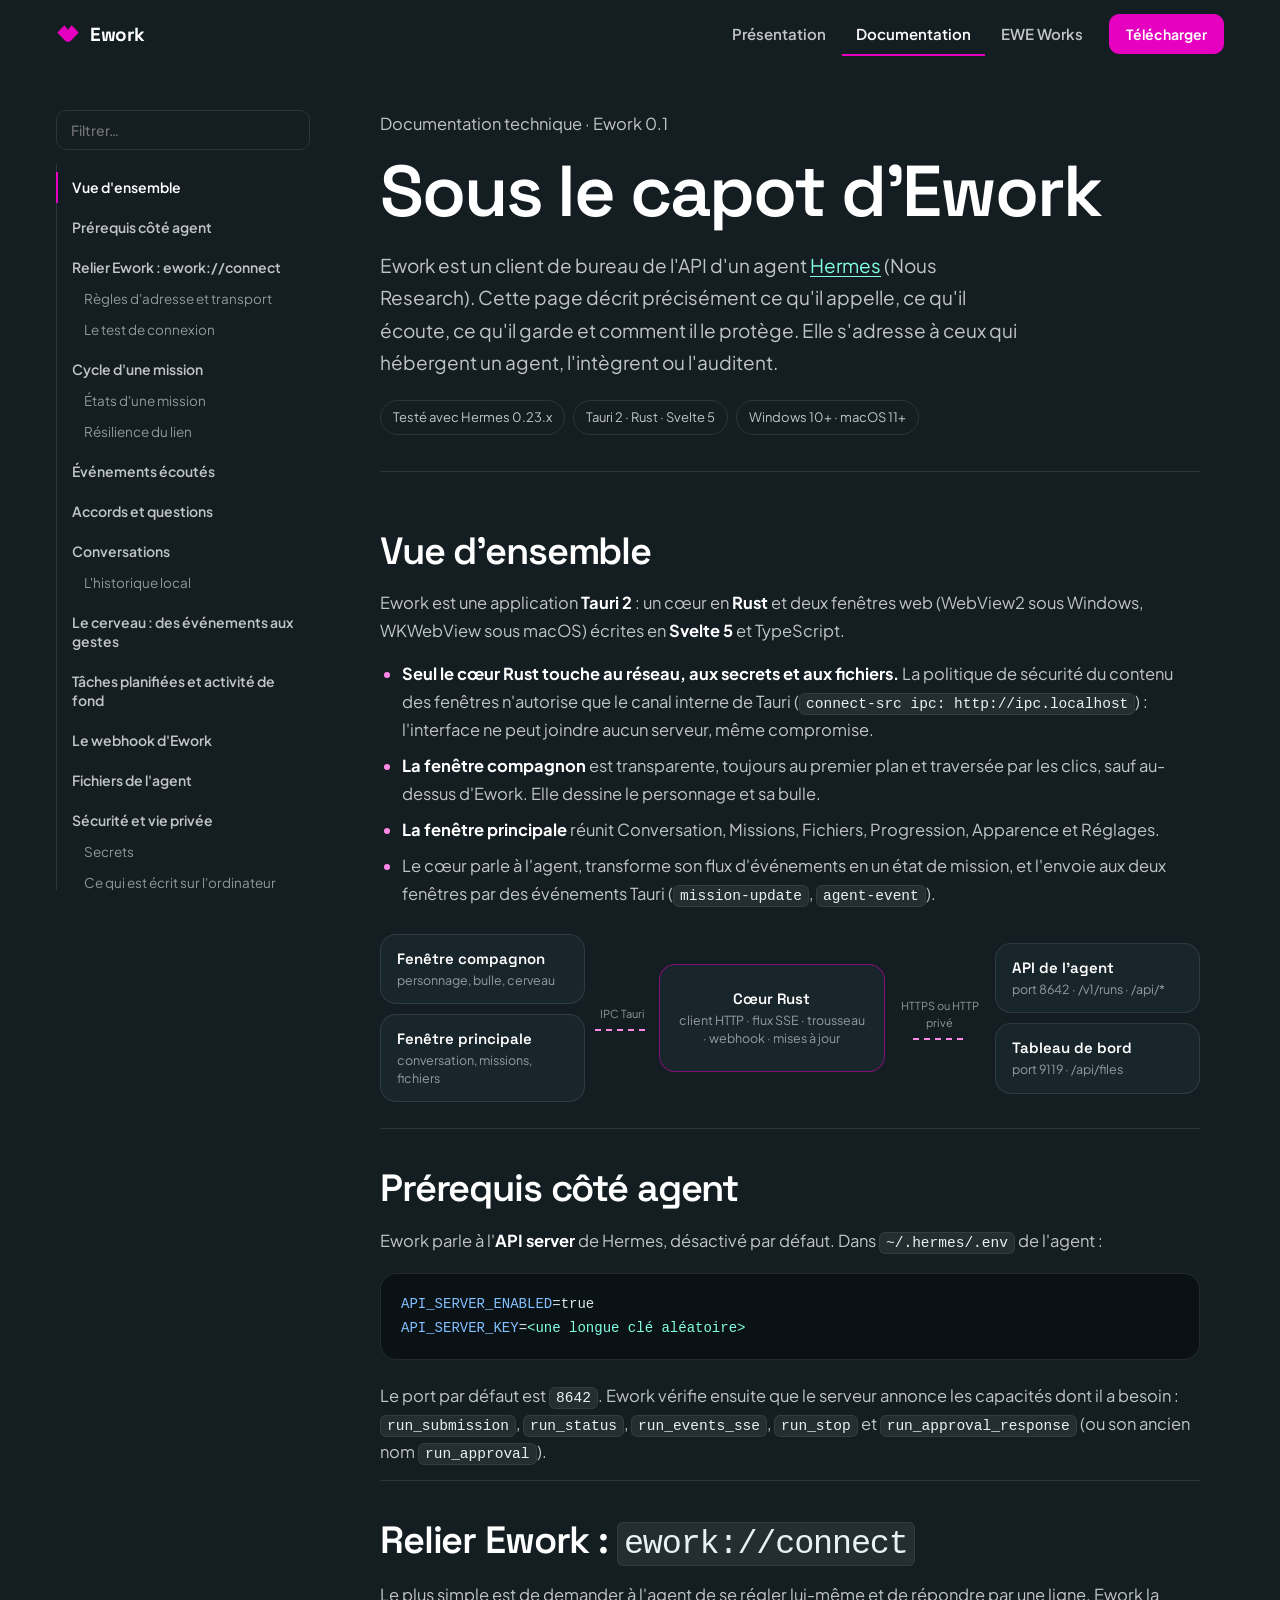
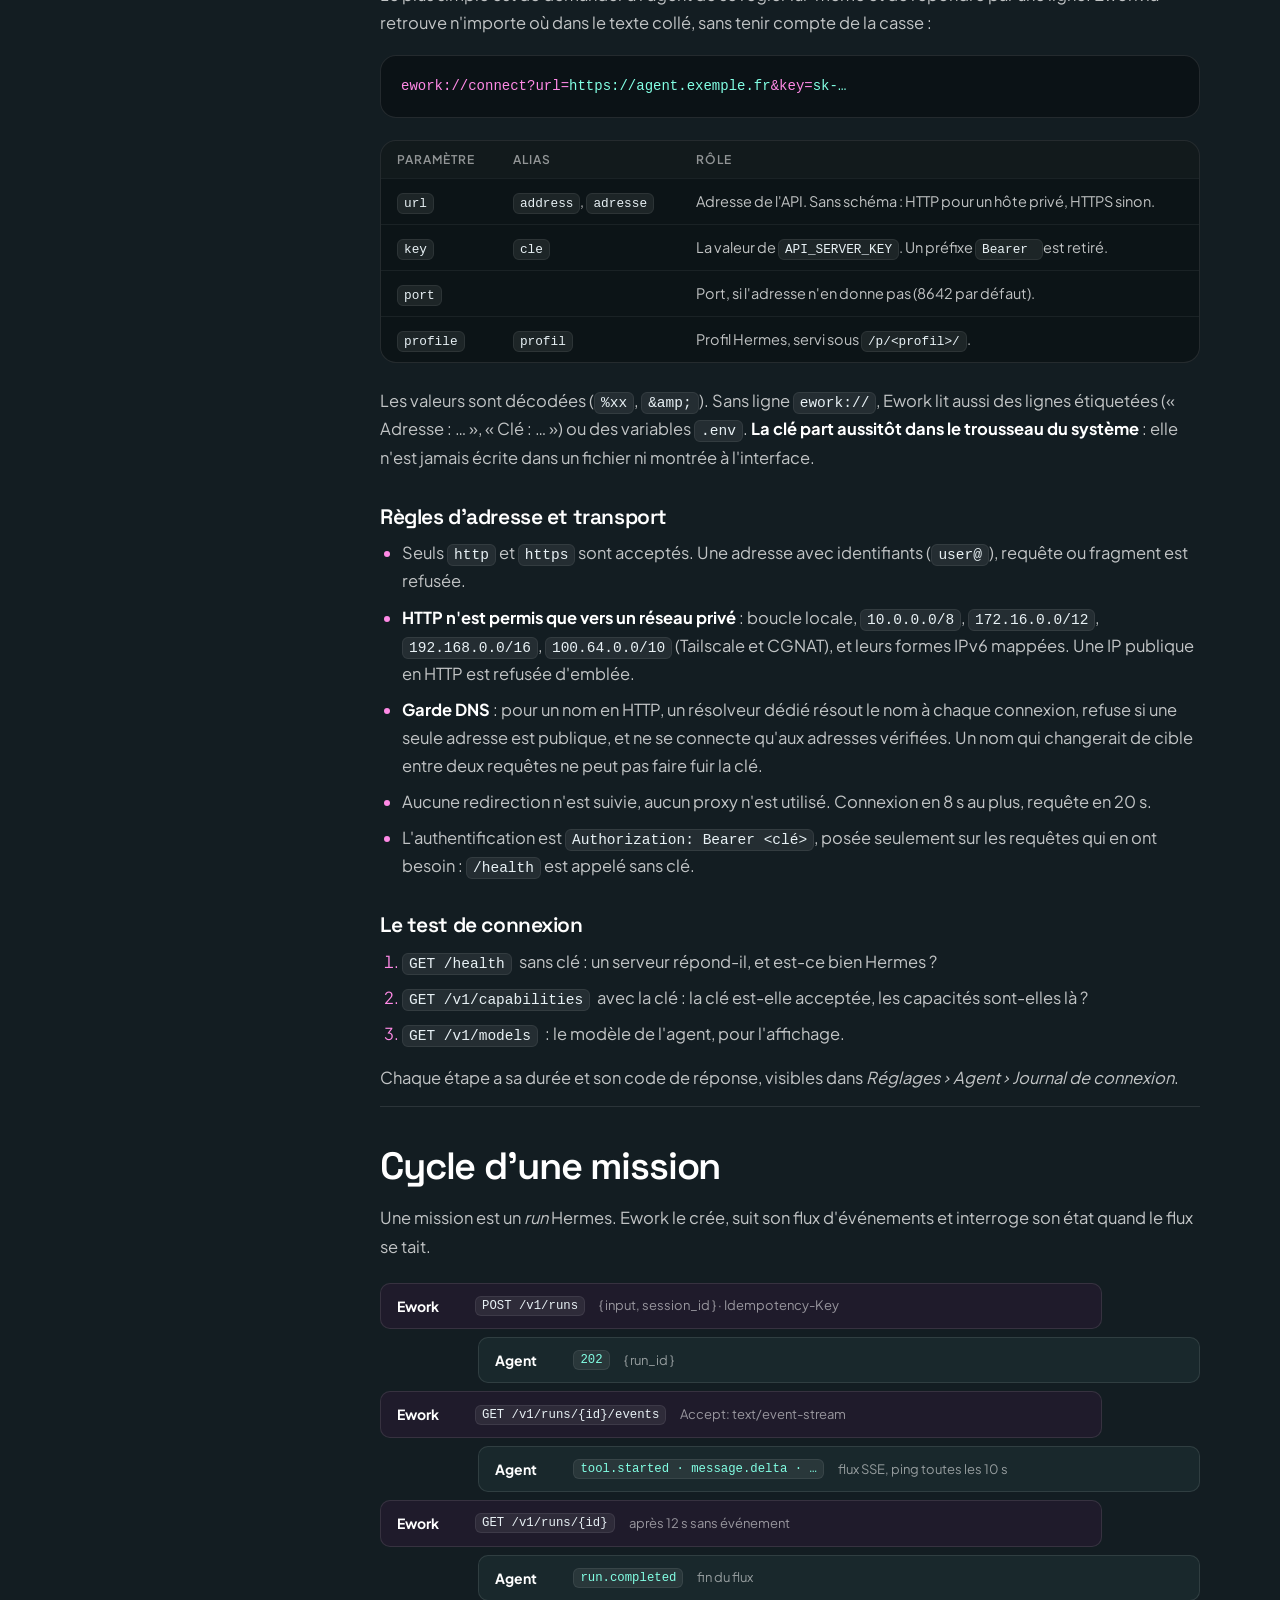
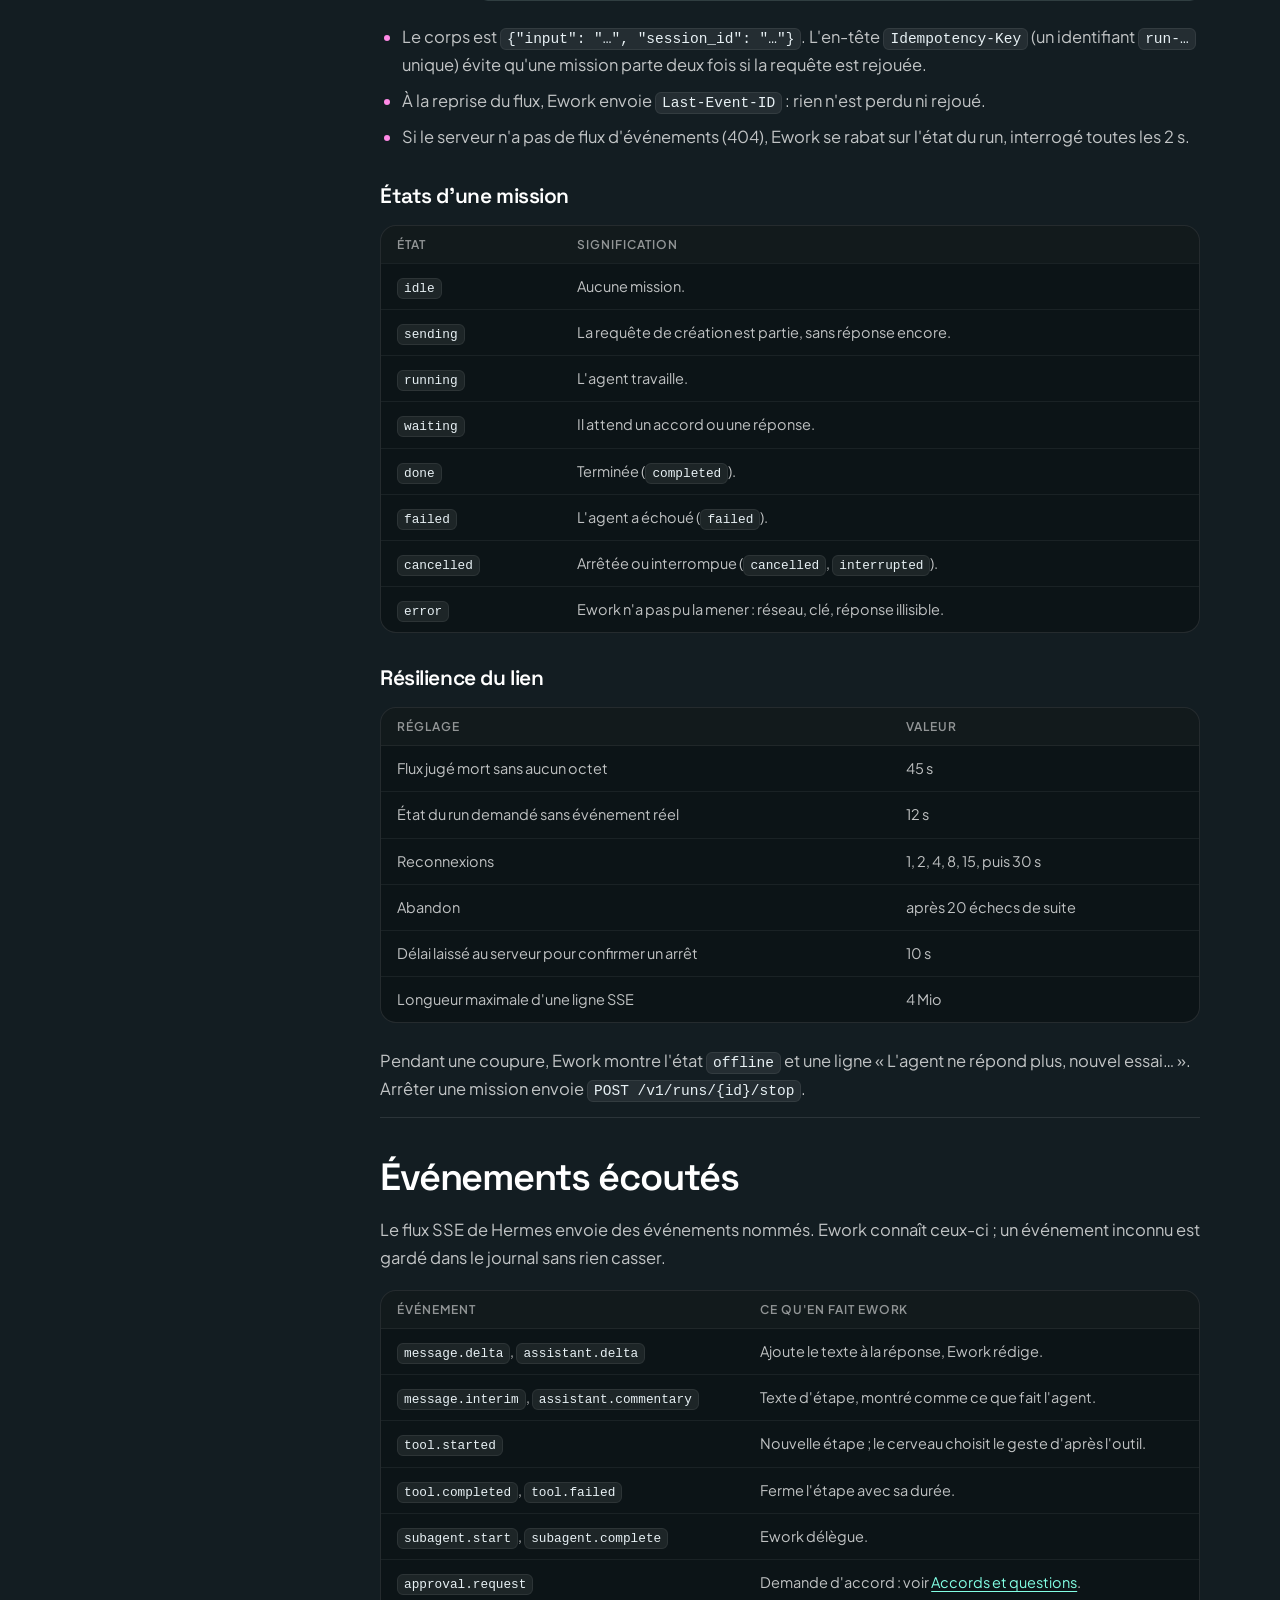
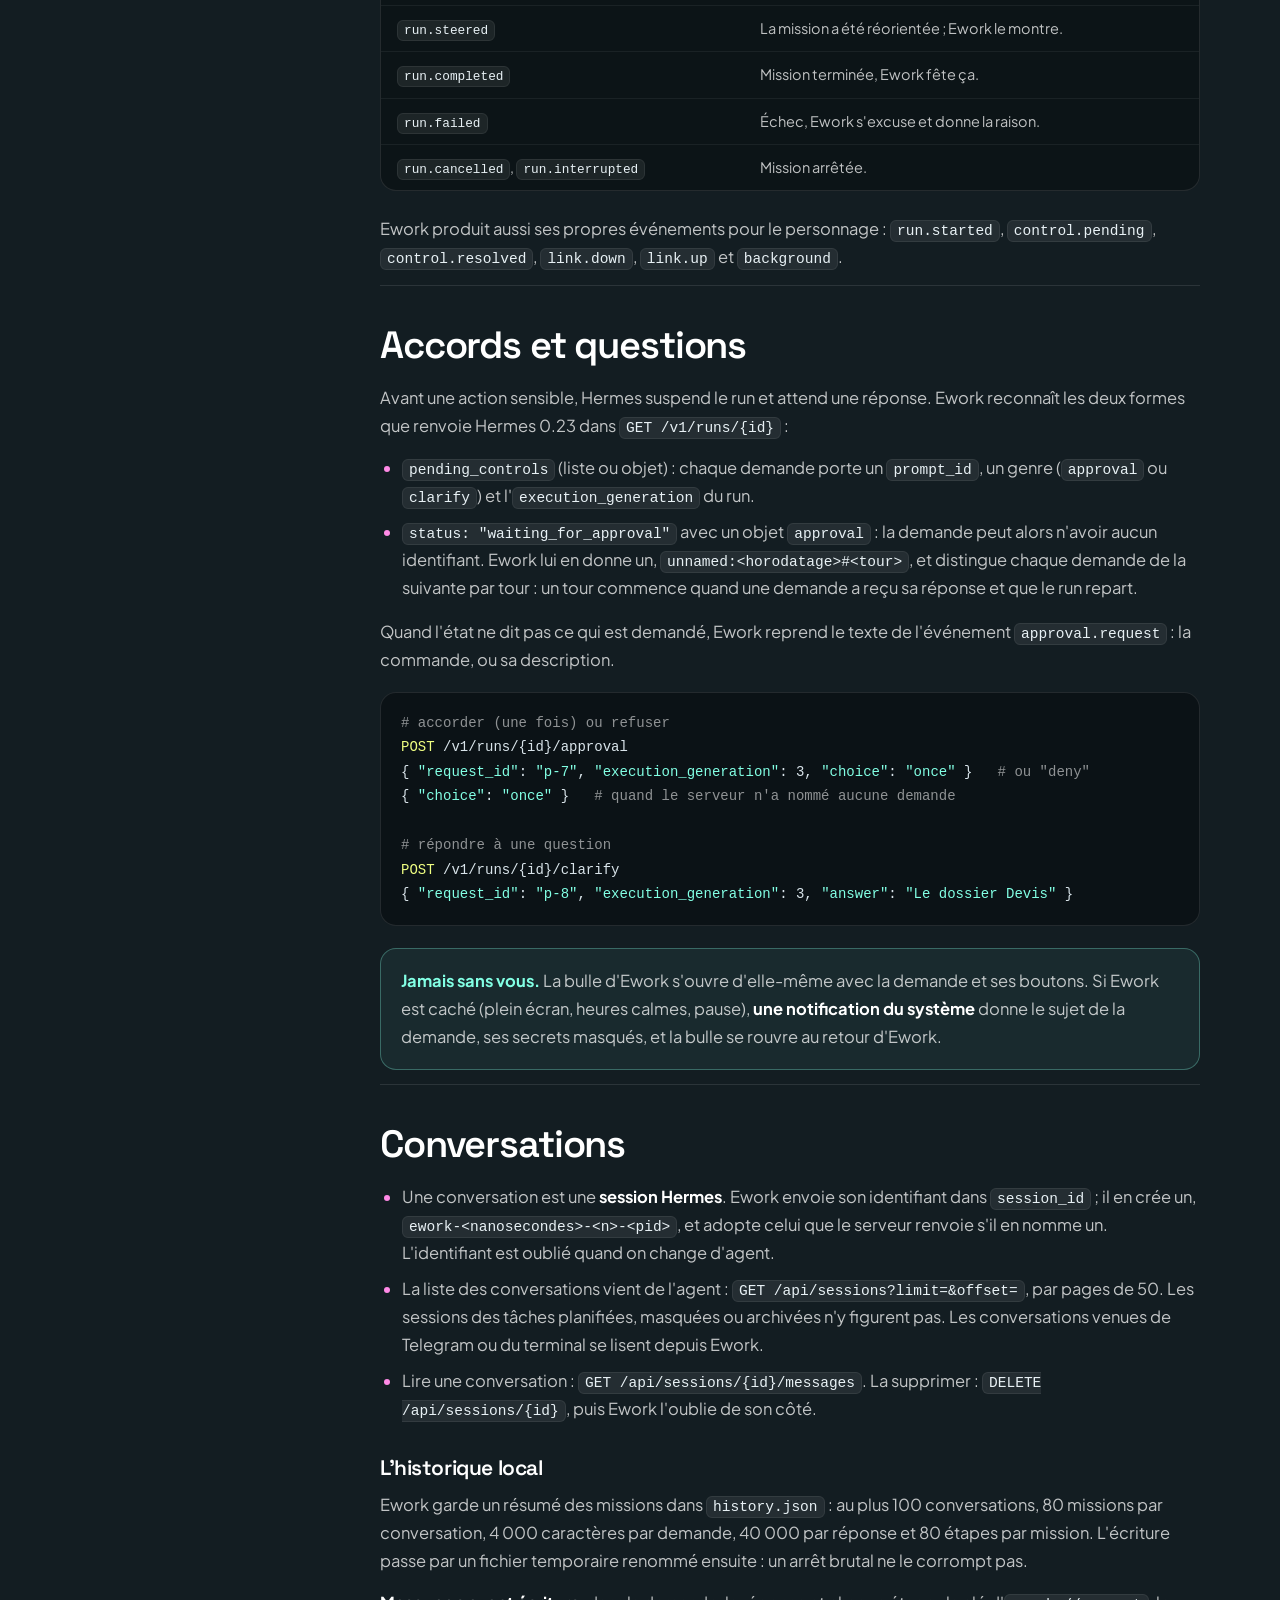
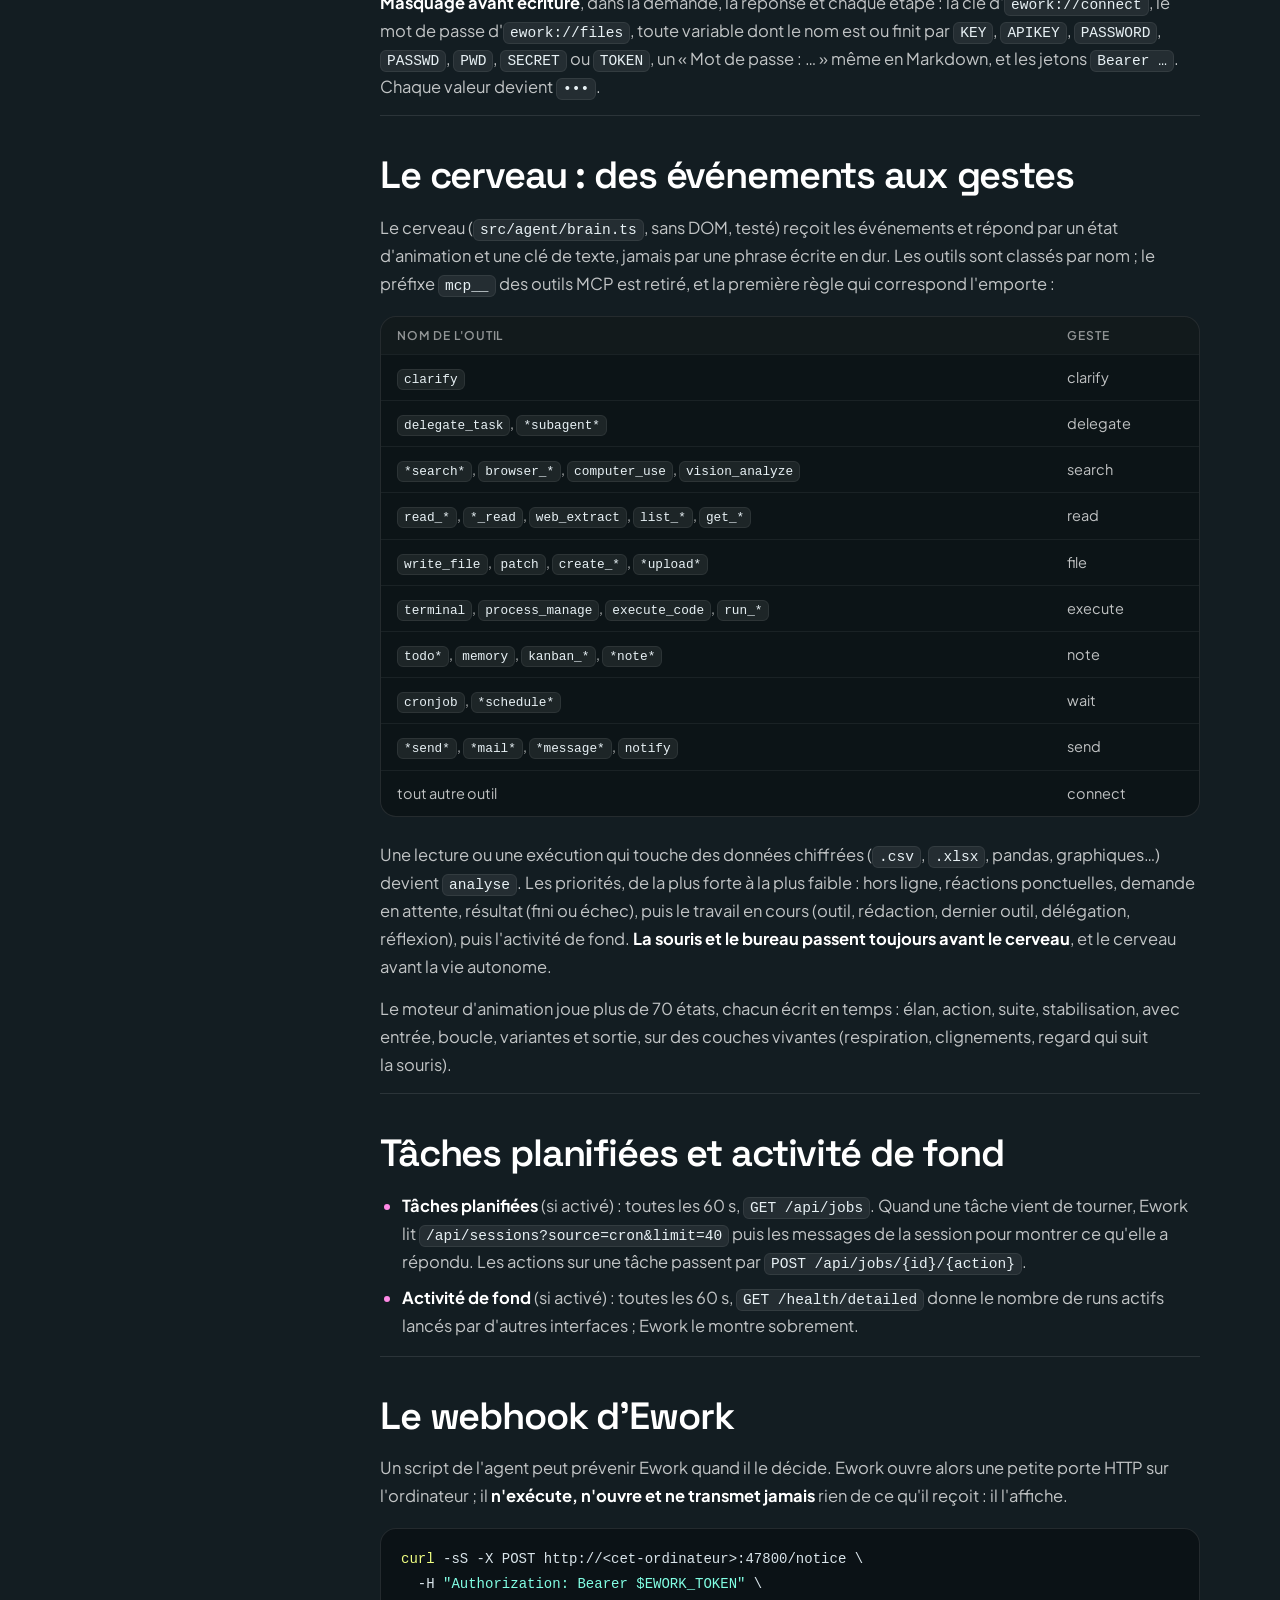
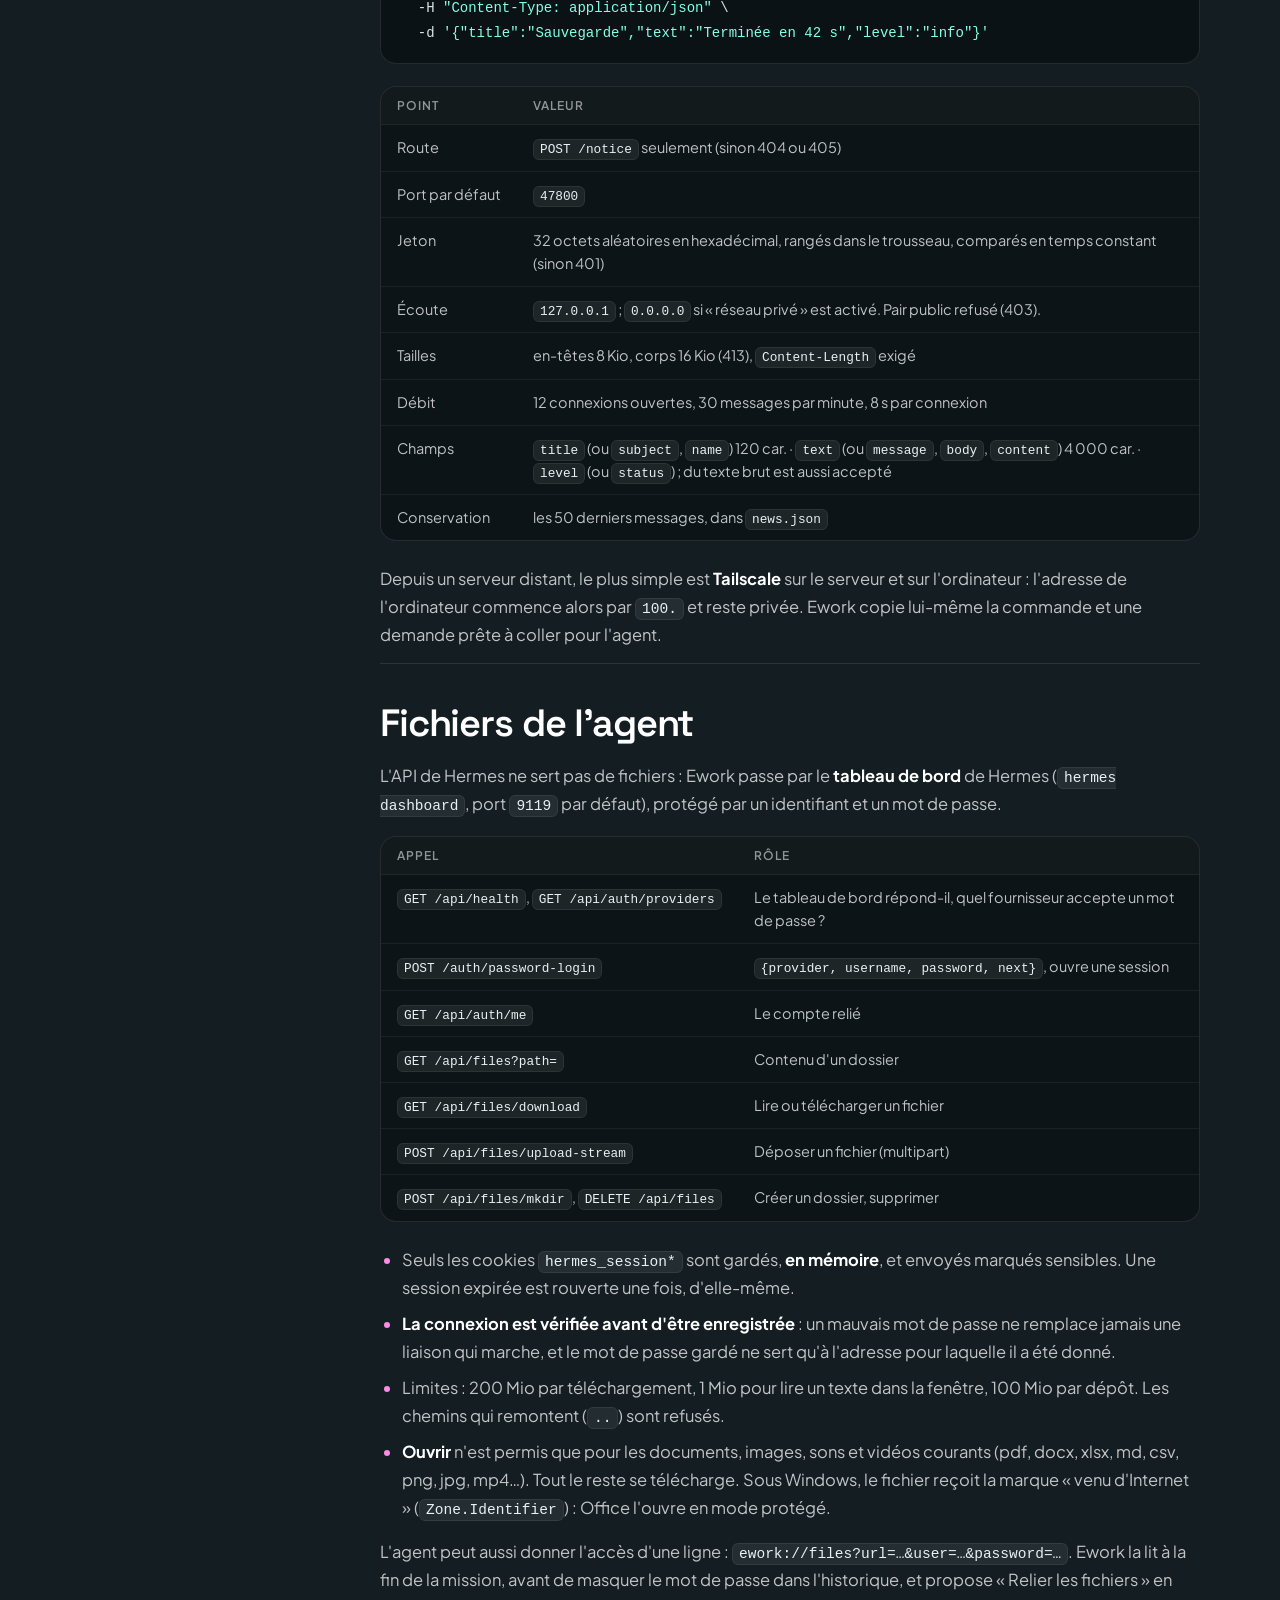
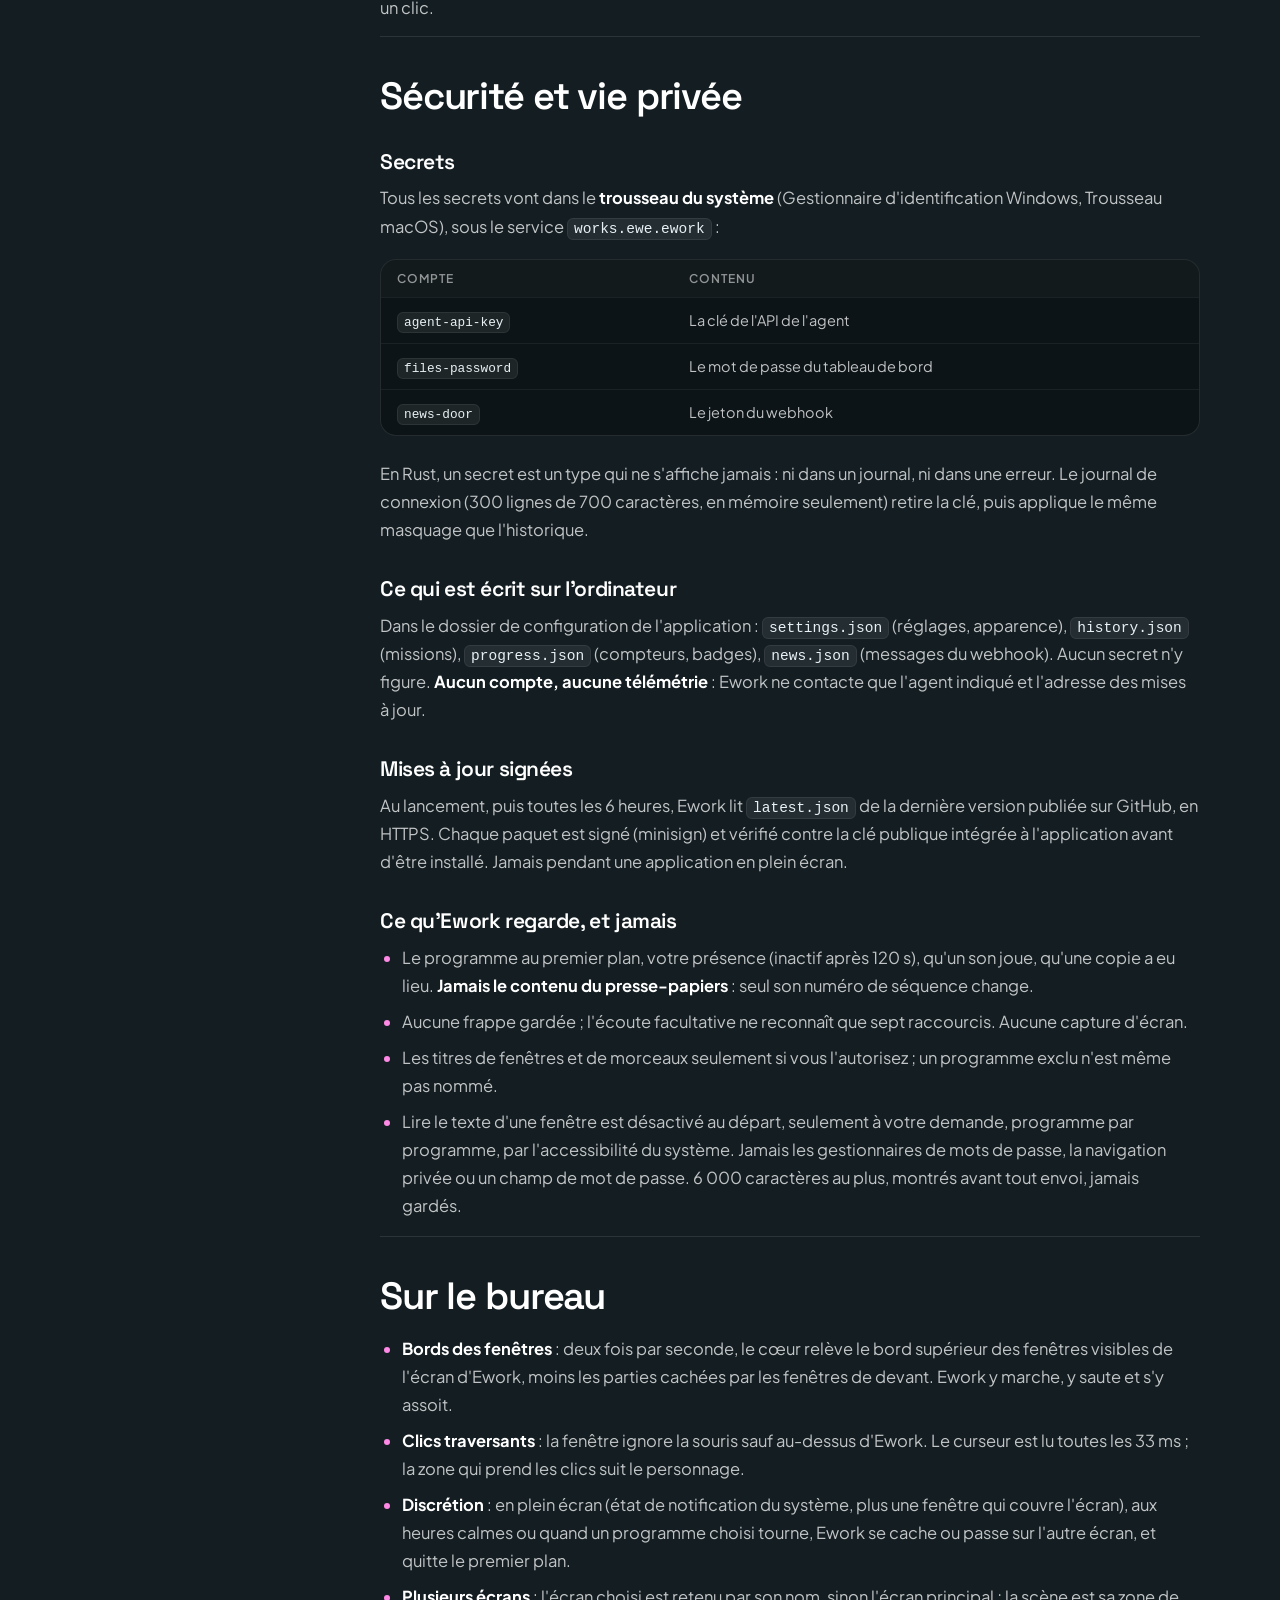
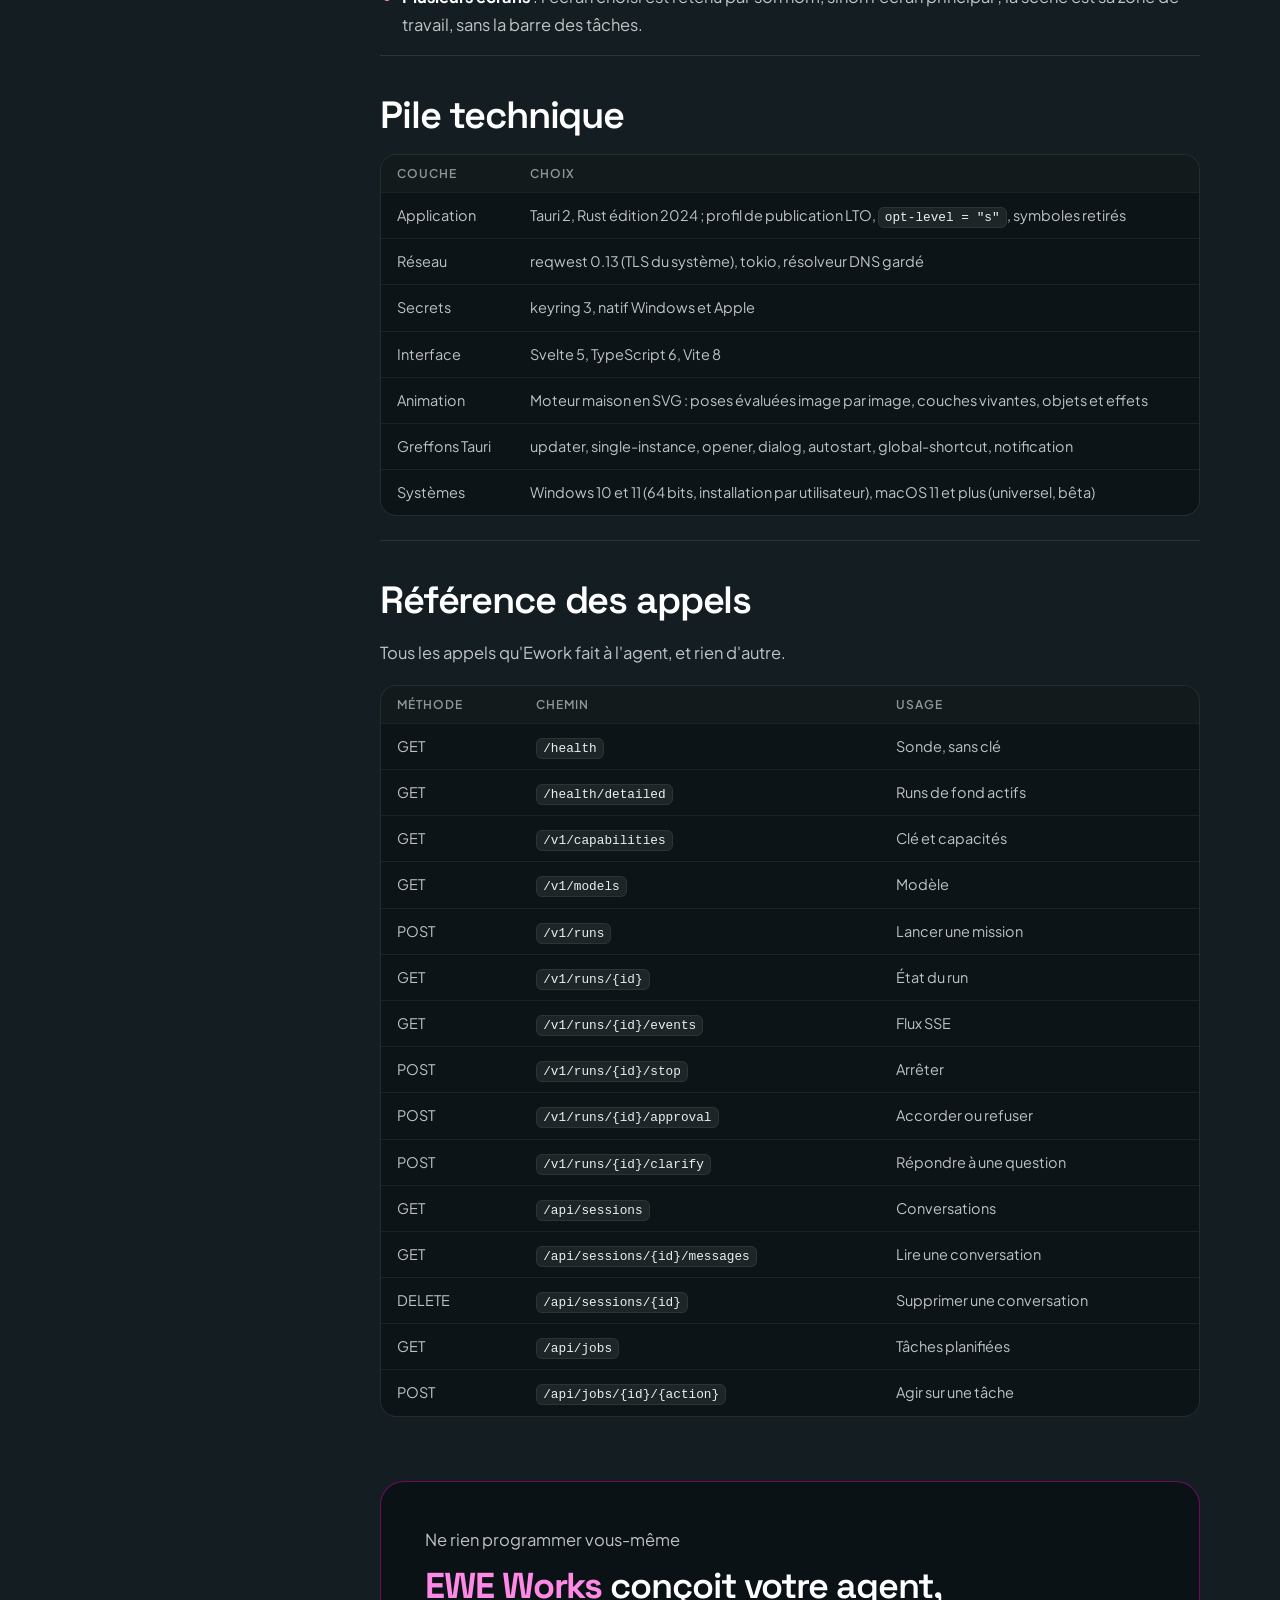
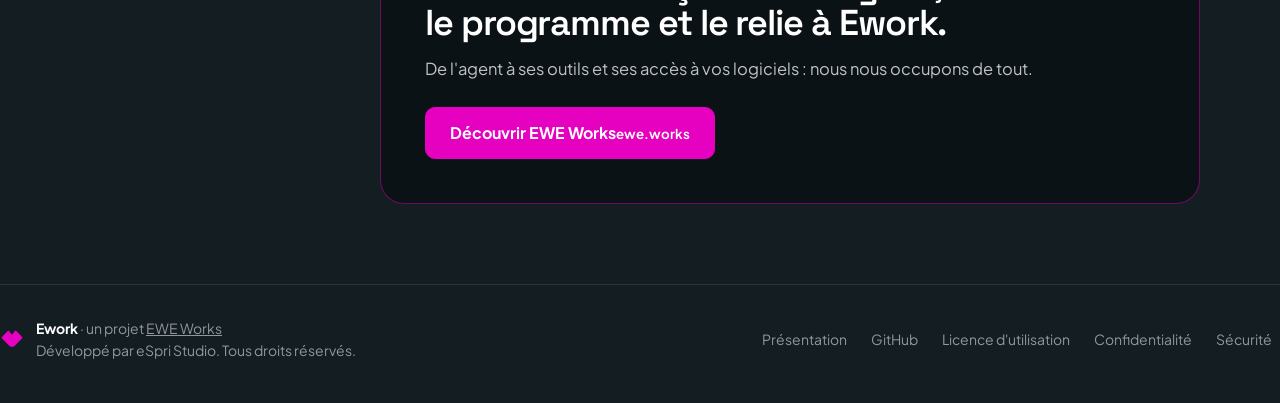
==== commit 7cb05eb9: "feat(site): quieter design, FAQ, structured data, llms.txt, sitemap, light fonts Co-Authored-By: Cla" ====
--- a/docs/docs.html
+++ b/docs/docs.html
@@ -3,18 +3,57 @@
   <head>
     <meta charset="UTF-8" />
     <meta name="viewport" content="width=device-width, initial-scale=1" />
-    <title>Documentation technique — Ework</title>
-    <meta name="description" content="Comment Ework se relie à un agent Hermes : API, flux d'événements, accords, conversations, webhook, fichiers, sécurité et architecture." />
-    <meta name="theme-color" content="#0b1216" />
+    <title>Documentation technique d'Ework : API Hermes, événements, sécurité</title>
+    <meta name="description" content="Comment Ework se relie à un agent Hermes : appels de l'API (runs, flux SSE, accords, sessions), cycle d'une mission, webhook local, fichiers du tableau de bord, trousseau du système et mises à jour signées." />
+    <link rel="canonical" href="https://maximelebatardsartre.github.io/ework/docs.html" />
+    <meta name="robots" content="index, follow" />
+    <meta name="theme-color" content="#131d22" />
+    <meta name="color-scheme" content="dark" />
+    <meta property="og:type" content="article" />
+    <meta property="og:locale" content="fr_FR" />
+    <meta property="og:site_name" content="Ework" />
+    <meta property="og:title" content="Documentation technique d'Ework" />
+    <meta property="og:description" content="API Hermes, flux d'événements, accords, webhook, fichiers, sécurité : tout ce qu'Ework appelle, écoute et garde." />
+    <meta property="og:url" content="https://maximelebatardsartre.github.io/ework/docs.html" />
+    <meta property="og:image" content="https://maximelebatardsartre.github.io/ework/og.png" />
+    <meta name="twitter:card" content="summary_large_image" />
     <link rel="icon" href="./assets/favicon-C1S6E5RX.svg" type="image/svg+xml" />
-    <script type="module" crossorigin src="./assets/docs-CCQVUghu.js"></script>
-    <link rel="modulepreload" crossorigin href="./assets/menu-LfB9it--.js">
-    <link rel="stylesheet" crossorigin href="./assets/menu-ZyfJ5kZ3.css">
-    <link rel="stylesheet" crossorigin href="./assets/docs-C0jMvYj8.css">
+    <link rel="preload" href="./fonts/grotesk.woff2" as="font" type="font/woff2" crossorigin />
+    <link rel="preload" href="./fonts/jakarta.woff2" as="font" type="font/woff2" crossorigin />
+    <script type="application/ld+json">
+      {
+        "@context": "https://schema.org",
+        "@graph": [
+          {
+            "@type": "TechArticle",
+            "headline": "Documentation technique d'Ework",
+            "description": "Architecture d'Ework et intégration avec l'API d'un agent Hermes : runs, flux SSE, accords, sessions, webhook local, fichiers, sécurité.",
+            "inLanguage": "fr",
+            "proficiencyLevel": "Expert",
+            "dependencies": "Agent Hermes (Nous Research) avec son API server",
+            "about": { "@id": "https://maximelebatardsartre.github.io/ework/#app" },
+            "author": { "@type": "Organization", "name": "eSpri Studio" },
+            "publisher": { "@type": "Organization", "name": "EWE Works", "url": "https://ewe.works" },
+            "url": "https://maximelebatardsartre.github.io/ework/docs.html",
+            "image": "https://maximelebatardsartre.github.io/ework/og.png"
+          },
+          {
+            "@type": "BreadcrumbList",
+            "itemListElement": [
+              { "@type": "ListItem", "position": 1, "name": "Ework", "item": "https://maximelebatardsartre.github.io/ework/" },
+              { "@type": "ListItem", "position": 2, "name": "Documentation", "item": "https://maximelebatardsartre.github.io/ework/docs.html" }
+            ]
+          }
+        ]
+      }
+    </script>
+    <script type="module" crossorigin src="./assets/docs-WPIO4tjR.js"></script>
+    <link rel="modulepreload" crossorigin href="./assets/menu-WfuX1_xE.js">
+    <link rel="stylesheet" crossorigin href="./assets/menu-CJUg7sd7.css">
+    <link rel="stylesheet" crossorigin href="./assets/docs-DayJQrXV.css">
   </head>
   <body class="docs">
     <a class="skip" href="#doc">Aller au contenu</a>
-    <canvas class="aurora" aria-hidden="true"></canvas>
 
     <header class="nav" data-nav>
       <a class="brand" href="./" aria-label="Ework, accueil">
@@ -24,7 +63,7 @@
       <nav class="menu" id="menu" aria-label="Menu principal">
         <a href="./">Présentation</a>
         <a href="./docs.html" aria-current="page">Documentation</a>
-        <a class="menu-ewe" href="https://ewe.works" rel="noopener">EWE Works</a>
+        <a href="https://ewe.works" rel="noopener">EWE Works</a>
         <a class="btn btn-main menu-dl" href="./#telecharger">Télécharger Ework</a>
       </nav>
       <a class="btn btn-main btn-sm nav-dl" href="./#telecharger">Télécharger</a>
@@ -392,7 +431,7 @@
           </div>
         </section>
 
-        <aside class="doc-ewe" data-spot>
+        <aside class="doc-ewe">
           <p class="kicker">Ne rien programmer vous-même</p>
           <h2><strong>EWE Works</strong> conçoit votre agent, le programme et le relie à Ework.</h2>
           <p>De l'agent à ses outils et ses accès à vos logiciels : nous nous occupons de tout.</p>
--- a/docs/assets/menu-CJUg7sd7.css
+++ b/docs/assets/menu-CJUg7sd7.css
@@ -0,0 +1 @@
+@font-face{font-family:Plus Jakarta Sans;src:url(../fonts/jakarta.woff2)format("woff2");font-weight:200 800;font-display:swap}@font-face{font-family:Space Grotesk;src:url(../fonts/grotesk.woff2)format("woff2");font-weight:300 700;font-display:swap}:root{--lightningcss-light: ;--lightningcss-dark:initial;color-scheme:dark;--night:#131d22;--deep:#0b1216;--raise:#ffffff09;--raise-2:#ffffff12;--line:#ffffff1a;--line-2:#ffffff2e;--ink:#fff;--ink-2:#ffffffbd;--ink-3:#ffffff8a;--pink:#e600bf;--pink-text:#ff8ae6;--mint:#82ffe4;--yellow:#f0ff82;--ui:"Plus Jakarta Sans", system-ui, sans-serif;--display:"Space Grotesk", system-ui, sans-serif;--mono:ui-monospace, "Cascadia Mono", "SF Mono", Menlo, Consolas, monospace;--r1:10px;--r2:16px;--r3:24px;--gut:clamp(16px, 5vw, 56px);--wrap:1200px;--ease:cubic-bezier(.22, 1, .36, 1)}*,:before,:after{box-sizing:border-box}html{scroll-behavior:smooth;-webkit-text-size-adjust:100%;scroll-padding-top:92px}body{background:var(--night);color:var(--ink);font:400 17px/1.6 var(--ui);-webkit-font-smoothing:antialiased;margin:0;overflow-x:clip}a{color:inherit}svg{display:block}h1,h2,h3{font-family:var(--display);letter-spacing:-.03em;text-wrap:balance;margin:0;font-weight:600;line-height:1.04}p{text-wrap:pretty;margin:0}strong{color:var(--ink);font-weight:700}::selection{background:var(--pink);color:#fff}:focus-visible{outline:2px solid var(--pink-text);outline-offset:3px;border-radius:6px}.skip{z-index:200;border-radius:var(--r1);background:var(--pink);padding:12px 18px;font-weight:700;text-decoration:none;position:fixed;top:16px;left:16px;translate:0 -200%}.skip:focus{translate:0}.wrap{width:min(var(--wrap), 100% - 2 * var(--gut));margin-inline:auto}main>section{padding-block:clamp(72px,10vw,128px)}main>section+section{border-top:1px solid var(--line)}.btn{border-radius:var(--r1);border:1px solid var(--line-2);min-height:44px;color:var(--ink);font:650 15px/1.2 var(--ui);cursor:pointer;-webkit-tap-highlight-color:transparent;background:0 0;justify-content:center;align-items:center;gap:10px;padding:10px 20px;text-decoration:none;transition:background .2s,border-color .2s,translate .12s;display:inline-flex}.btn:hover{background:var(--raise-2);border-color:#ffffff4d}.btn:active{translate:0 1px}.btn-main{background:var(--pink);border-color:var(--pink)}.btn-main:hover{background:#cc00a9;border-color:#cc00a9}.btn-lg{min-height:52px;padding:12px 24px;font-size:16px}.btn-sm{min-height:40px;padding:8px 16px;font-size:14px}.os-ico svg{width:20px;height:20px}.nav{z-index:50;height:68px;padding-inline:max(var(--gut), (100% - var(--wrap)) / 2);isolation:isolate;align-items:center;gap:12px;display:flex;position:fixed;inset:0 0 auto}.nav:before{content:"";z-index:-1;border-bottom:1px solid #0000;transition:background .3s,border-color .3s;position:absolute;inset:0}.nav.stuck:before{border-color:var(--line);-webkit-backdrop-filter:blur(14px);background:#131d22e0}.nav.open:before{-webkit-backdrop-filter:none;background:0 0;border-color:#0000}.brand{z-index:2;min-height:44px;font:700 19px var(--display);letter-spacing:-.02em;align-items:center;gap:10px;text-decoration:none;display:flex;position:relative}.brand svg{width:24px;color:var(--pink)}.menu{align-items:center;gap:2px;margin-left:auto;display:flex}.menu a:not(.btn){border-radius:var(--r1);min-height:44px;color:var(--ink-2);align-items:center;padding:0 14px;font-size:15px;font-weight:600;text-decoration:none;transition:color .2s,background .2s;display:inline-flex}.menu a:not(.btn):hover{color:var(--ink);background:var(--raise-2)}.menu a[aria-current=page]{color:var(--ink);box-shadow:inset 0 -2px 0 var(--pink);border-radius:0}.menu-dl{display:none!important}.burger{border:1px solid var(--line-2);border-radius:var(--r1);cursor:pointer;background:0 0;width:44px;height:44px;margin-left:4px;display:none;position:relative}.burger span{height:2px;transition:translate .3s var(--ease), rotate .3s var(--ease);background:#fff;border-radius:2px;position:absolute;left:12px;right:12px}.burger span:first-child{translate:0 -4px}.burger span:last-child{translate:0 4px}.nav.open .burger span:first-child{translate:0;rotate:45deg}.nav.open .burger span:last-child{translate:0;rotate:-45deg}.head{max-width:720px;margin-bottom:clamp(36px,5vw,56px)}.head h2{font-size:clamp(30px,3.8vw,48px)}.head p{color:var(--ink-2);margin-top:16px;font-size:clamp(16px,1.4vw,18px)}.hero{grid-template-columns:minmax(0,.92fr) minmax(0,1.08fr);align-items:center;gap:clamp(32px,5vw,72px);min-height:min(100svh,940px);display:grid;padding-top:120px!important}.hero h1{letter-spacing:-.04em;font-size:clamp(40px,5.2vw,72px)}.lede{max-width:34em;color:var(--ink-2);margin-top:22px;font-size:clamp(17px,1.5vw,19px)}.ctas{flex-wrap:wrap;gap:12px;margin-top:32px;display:flex}.facts{border-top:1px solid var(--line);grid-template-columns:repeat(3,auto);justify-content:start;gap:8px 32px;margin:36px 0 0;padding-top:22px;display:grid}.facts dt{font:500 12px var(--mono);letter-spacing:.06em;text-transform:uppercase;color:var(--ink-3)}.facts dd{margin:4px 0 0;font-size:15px;font-weight:600}.hero-copy,.desk{animation:enter .9s var(--ease) both}.desk{animation-delay:.12s}@keyframes enter{0%{opacity:0;translate:0 16px}}.desk{margin:0;position:relative}.screen{aspect-ratio:16/11;border-radius:var(--r3);border:1px solid var(--line);background:linear-gradient(180deg, #ffffff08, transparent 40%), var(--deep);position:relative;overflow:hidden}.win{border-radius:var(--r2);background:#18252b;border:1px solid #ffffff1f;position:absolute;box-shadow:0 24px 50px -24px #000c}.win-bar{border-bottom:1px solid var(--line);height:34px;color:var(--ink-3);align-items:center;gap:6px;padding:0 12px;font-size:12px;display:flex}.win-bar i{background:#ffffff29;border-radius:50%;width:9px;height:9px}.win-bar span{white-space:nowrap;text-overflow:ellipsis;margin-left:8px;overflow:hidden}.win-doc{width:56%;height:58%;top:7%;left:5%}.win-chat{width:60%;height:40%;bottom:15%;right:5%;overflow:visible}.paper{align-content:start;gap:9px;padding:18px;display:grid}.paper .h{font:600 16px var(--display)}.paper .l{background:#ffffff17;border-radius:4px;height:7px}.w90{width:90%}.w85{width:85%}.w75{width:75%}.w60{width:60%}.chart{background:#ffffff08;border-radius:8px;align-items:flex-end;gap:6px;height:64px;margin:6px 0;padding:8px 10px;display:flex}.chart span{height:var(--h);background:var(--mint);opacity:.75;transform-origin:bottom;transition:transform .7s var(--ease);border-radius:3px 3px 1px 1px;flex:1}.paper:not(.fresh) .chart span{transform:scaleY(.2)}.chat{align-content:start;gap:8px;padding:12px 14px;font-size:13px;line-height:1.45;display:grid}.msg{opacity:0;border-radius:12px;max-width:90%;min-height:1.45em;padding:8px 12px;transition:opacity .3s}.msg.on{opacity:1}.msg.me{background:#e600bf2e;border-bottom-right-radius:4px;justify-self:end}.msg.agent{background:#ffffff0f;border-bottom-left-radius:4px}.status{color:var(--ink-3);opacity:0;align-items:center;gap:8px;font-size:12px;transition:opacity .3s;display:flex}.status.on{opacity:1}.status.busy{color:var(--mint)}.spin{opacity:0;border:2px solid;border-right-color:#0000;border-radius:50%;width:11px;height:11px}.status.busy .spin{opacity:1;animation:.9s linear infinite rot}@keyframes rot{to{rotate:360deg}}.walkway{--x:.5;height:0;position:absolute;top:0;left:7%;right:7%}.hero-rig{bottom:0;left:calc(var(--x) * 100%);aspect-ratio:180/190;cursor:pointer;background:0 0;border:0;width:clamp(96px,12vw,150px);padding:0;position:absolute;translate:-50% 21.05%}.hero-rig:focus-visible{outline-offset:-8px}.rig-host svg{width:100%;height:100%}.bubble{bottom:clamp(82px,10vw,124px);left:calc(var(--x) * 100%);max-width:80%;color:var(--night);font:650 12.5px var(--ui);white-space:nowrap;opacity:0;transition:opacity .25s, translate .25s var(--ease);pointer-events:none;background:#fff;border-radius:12px;padding:7px 12px;position:absolute;translate:-50% 6px}.bubble:after{content:"";background:#fff;border-radius:2px;width:10px;height:10px;position:absolute;bottom:-5px;left:50%;translate:-50%;rotate:45deg}.bubble.on{opacity:1;translate:-50%}.toast{border:1px solid var(--line);color:var(--ink-2);opacity:0;transition:opacity .3s, translate .3s var(--ease);background:#1b2a31;border-radius:12px;gap:1px;padding:10px 14px 10px 38px;font-size:12px;display:grid;position:absolute;top:5%;right:4%;translate:0 -8px}.toast b{color:var(--ink)}.toast:before{content:"";background:var(--mint);border-radius:50%;width:16px;height:16px;position:absolute;top:50%;left:12px;translate:0 -50%}.toast.on{opacity:1;translate:0}.taskbar{border-top:1px solid var(--line);background:#ffffff0a;align-items:center;gap:8px;height:9%;padding:0 3%;display:flex;position:absolute;inset:auto 0 0}.taskbar span{background:#ffffff1a;border-radius:5px;width:20px;height:20px}.taskbar .tb-start{background:var(--pink);-webkit-mask:url("data:image/svg+xml,%3Csvg xmlns='http://www.w3.org/2000/svg' viewBox='0 0 240 194'%3E%3Cpath d='M148.3 19.7 121 58.7a1 1 0 0 1-1.7 0L90 20.8a8.4 8.4 0 0 0-12.8-.8L18.5 80.6a9 9 0 0 0 0 12.5l70.4 72.6a43.4 43.4 0 0 0 62.3 0l70.3-72.6a9 9 0 0 0 0-12.5l-60-62a8.4 8.4 0 0 0-13.2 1.1Z'/%3E%3C/svg%3E") 50%/contain no-repeat;mask:url("data:image/svg+xml,%3Csvg xmlns='http://www.w3.org/2000/svg' viewBox='0 0 240 194'%3E%3Cpath d='M148.3 19.7 121 58.7a1 1 0 0 1-1.7 0L90 20.8a8.4 8.4 0 0 0-12.8-.8L18.5 80.6a9 9 0 0 0 0 12.5l70.4 72.6a43.4 43.4 0 0 0 62.3 0l70.3-72.6a9 9 0 0 0 0-12.5l-60-62a8.4 8.4 0 0 0-13.2 1.1Z'/%3E%3C/svg%3E") 50%/contain no-repeat}.taskbar .tb-on{box-shadow:inset 0 -2px 0 var(--mint)}.taskbar time{font:500 12px var(--mono);color:var(--ink-3);margin-left:auto}.pause{border:1px solid var(--line-2);min-height:36px;color:var(--ink-2);font:600 12px var(--ui);cursor:pointer;background:#0b1216cc;border-radius:999px;margin:10px 0 0 auto;padding:4px 12px;display:block}.pause:hover{color:var(--ink)}.story-grid{grid-template-columns:minmax(0,1fr) minmax(0,1fr);gap:clamp(32px,6vw,88px);display:grid}.steps{counter-reset:step;gap:24vh;margin:0;padding:8vh 0;list-style:none;display:grid}.steps li{counter-increment:step;color:var(--ink-3);padding-left:56px;transition:color .4s;position:relative}.steps li:before{content:counter(step);border:1px solid var(--line-2);width:34px;height:34px;font:600 14px var(--mono);color:var(--ink-3);border-radius:50%;place-items:center;transition:background .4s,border-color .4s,color .4s;display:grid;position:absolute;top:2px;left:0}.steps li.now{color:var(--ink-2)}.steps li.now:before{background:var(--pink);border-color:var(--pink);color:#fff}.steps h3{color:var(--ink-3);margin-bottom:10px;font-size:clamp(24px,2.4vw,30px);transition:color .4s}.steps li.now h3{color:var(--ink)}.story-stage{border-radius:var(--r3);border:1px solid var(--line);background:var(--deep);height:72vh;position:sticky;top:14vh;overflow:hidden}.story-rig{aspect-ratio:180/190;width:min(72%,340px);position:absolute;bottom:16%;left:50%;translate:-50% 21.05%}.floor{background:var(--line-2);height:1px;position:absolute;bottom:16%;left:12%;right:12%}.story-bubble{z-index:2;border-radius:var(--r2);width:max-content;max-width:84%;color:var(--night);font:650 clamp(14px, 1.3vw, 16px) var(--ui);text-align:center;background:#fff;justify-items:center;gap:10px;padding:12px 18px;display:grid;position:absolute;top:9%;left:50%;translate:-50%}.approve{gap:8px;display:none}.asks .approve{display:flex}.approve b,.approve i{border-radius:8px;padding:6px 14px;font-size:13px;font-style:normal}.approve b{background:var(--pink);color:#fff}.approve i{background:#131d2214}.state-grid{grid-template-columns:repeat(auto-fill,minmax(176px,1fr));gap:12px;display:grid}.tile{aspect-ratio:1;border-radius:var(--r2);border:1px solid var(--line);background:var(--raise);transition:border-color .2s, translate .2s var(--ease);margin:0;position:relative}.tile:hover{border-color:var(--line-2);translate:0 -2px}.tile .rig-host{position:absolute;inset:16% 14% 4%}.tile .label{font:600 14px var(--ui);position:absolute;top:12px;left:14px}.looks{grid-template-columns:minmax(0,1fr) minmax(0,.9fr);align-items:center;gap:clamp(32px,6vw,88px);display:grid}.looks-stage{border-radius:var(--r3);border:1px solid var(--line);background:var(--deep);justify-items:center;gap:20px;padding:clamp(24px,4vw,48px);display:grid}.looks-rig{aspect-ratio:180/190;width:min(78%,340px)}.pickers{gap:20px;display:grid}.picker-title{font:500 12px var(--mono);letter-spacing:.06em;text-transform:uppercase;color:var(--ink-3);margin-bottom:8px;display:block}.swatches,.chips{flex-wrap:wrap;gap:8px;display:flex}.swatch{background:var(--c);width:44px;height:44px;box-shadow:inset 0 0 0 4px var(--night);cursor:pointer;border:2px solid #0000;border-radius:50%}.swatch[aria-pressed=true]{border-color:#fff}.chip{border-radius:var(--r1);border:1px solid var(--line);min-height:44px;color:var(--ink-2);font:600 14px var(--ui);cursor:pointer;background:0 0;padding:0 16px;transition:background .2s,color .2s,border-color .2s}.chip:hover{background:var(--raise-2);color:var(--ink)}.chip[aria-pressed=true]{border-color:var(--pink);color:var(--ink)}.points{grid-template-columns:repeat(3,minmax(0,1fr));gap:40px clamp(24px,4vw,48px);margin:0;padding:0;list-style:none;display:grid}.points li{border-top:1px solid var(--line-2);padding-top:20px}.points h3{letter-spacing:-.02em;margin-bottom:8px;font-size:20px}.points p{color:var(--ink-2);font-size:15.5px}.ewe{grid-template-columns:minmax(0,1.15fr) minmax(0,.85fr);align-items:center;gap:clamp(32px,6vw,80px);display:grid}.ewe h2{margin-bottom:22px;font-size:clamp(32px,4.2vw,54px)}.ewe h2 strong{color:var(--pink-text)}.ewe-copy>p{max-width:36em;color:var(--ink-2);font-size:clamp(16px,1.4vw,18px)}.ewe-copy>p+p{margin-top:14px}.ewe-art{border-radius:var(--r3);background:var(--deep);border:1px solid #e600bf73;justify-items:center;gap:8px;padding:clamp(24px,4vw,40px);display:grid}.ewe-art .rig-host{aspect-ratio:180/190;width:min(56%,200px);margin-bottom:8px}.deliver{counter-reset:d;gap:2px;width:100%;margin:0;padding:0;list-style:none;display:grid}.deliver li{counter-increment:d;border-top:1px solid var(--line);align-items:center;gap:12px;min-height:44px;padding:0 4px;font-size:15px;font-weight:600;display:flex}.deliver li:before{content:counter(d);width:22px;font:500 13px var(--mono);color:var(--pink-text)}.qa{border-top:1px solid var(--line-2);max-width:860px}.qa details{border-bottom:1px solid var(--line)}.qa summary{min-height:64px;font:600 clamp(17px, 1.6vw, 20px) var(--display);letter-spacing:-.015em;cursor:pointer;justify-content:space-between;align-items:center;gap:20px;padding:14px 0;list-style:none;display:flex}.qa summary::-webkit-details-marker{display:none}.qa summary:after{content:"";border-right:2px solid var(--ink-2);border-bottom:2px solid var(--ink-2);width:10px;height:10px;transition:rotate .25s var(--ease);flex:none;translate:0 -3px;rotate:45deg}.qa details[open] summary:after{translate:0 3px;rotate:225deg}.qa details p{max-width:44em;color:var(--ink-2);padding:0 0 22px}.qa a{color:var(--mint);text-underline-offset:3px}.final{text-align:center}.crowd{justify-content:center;margin-bottom:8px;display:flex}.crowd .rig-host{aspect-ratio:180/190;width:clamp(64px,9vw,116px)}.final h2{font-size:clamp(36px,5vw,64px)}.final-lede{max-width:34em;color:var(--ink-2);margin:16px auto 40px;font-size:clamp(16px,1.4vw,18px)}.dl-cards{grid-template-columns:repeat(2,minmax(0,320px));justify-content:center;gap:12px;display:grid}.dl-card{border-radius:var(--r2);border:1px solid var(--line);background:var(--raise);transition:border-color .2s, translate .2s var(--ease), background .2s;justify-items:center;gap:4px;padding:28px 22px 26px;text-decoration:none;display:grid}.dl-card:hover{border-color:var(--line-2);translate:0 -2px}.dl-card.yours{border-color:var(--pink)}.dl-card .os-ico svg{width:30px;height:30px}.dl-card b{font:600 22px var(--display);margin-top:10px}.dl-card span{color:var(--ink-2);font-size:14.5px}.dl-card small{color:var(--ink-3);font-size:13px}.beta{color:var(--yellow);font:600 11px var(--ui);letter-spacing:.06em;text-transform:uppercase;vertical-align:3px;border:1px solid #f0ff8266;border-radius:6px;padding:2px 7px;font-style:normal}.note{max-width:40em;color:var(--ink-3);margin:28px auto 0;font-size:14px}.note a{color:var(--mint);text-underline-offset:3px}.foot{border-top:1px solid var(--line);color:var(--ink-3);flex-wrap:wrap;justify-content:space-between;align-items:center;gap:16px 32px;padding:32px 0 44px;font-size:14px;display:flex}.foot-brand{align-items:center;gap:12px;display:flex}.foot-brand svg{width:24px;color:var(--pink);flex:none}.foot-brand b{color:var(--ink)}.foot nav{flex-wrap:wrap;gap:0 8px;display:flex}.foot nav a{align-items:center;min-height:44px;padding:0 8px;text-decoration:none;display:inline-flex}.foot a:hover{color:var(--ink)}@media (max-width:1024px){.hero,.story-grid,.looks,.ewe{grid-template-columns:minmax(0,1fr)}.hero{min-height:0}.desk{max-width:720px}.points{grid-template-columns:repeat(2,minmax(0,1fr))}.story-stage{z-index:2;order:-1;height:42vh;position:sticky;top:80px}.story-rig{width:min(44%,220px);bottom:12%}.floor{bottom:12%}.story-bubble{top:7%}.steps{gap:34vh;padding:30vh 0}.steps li{border-radius:var(--r2);background:var(--night);padding:18px 18px 18px 64px}.steps li:before{top:20px;left:18px}.looks-stage{order:-1}}@media (max-width:860px){.burger{z-index:2;display:block}.nav-dl{margin-left:auto}.menu{padding:96px var(--gut) 32px;background:var(--night);opacity:0;visibility:hidden;flex-direction:column;align-items:stretch;gap:0;margin:0;transition:opacity .25s,visibility 0s .25s;position:fixed;inset:0}.nav.open .menu{opacity:1;visibility:visible;transition:opacity .25s}.menu a:not(.btn){border-bottom:1px solid var(--line);min-height:64px;font:600 28px var(--display);letter-spacing:-.02em;color:var(--ink);border-radius:0;padding:0}.menu a[aria-current=page]{box-shadow:none;color:var(--pink-text)}.menu-dl{min-height:56px;margin-top:auto;font-size:17px;display:flex!important}.menu-open body{overflow:hidden}}@media (max-width:640px){body{font-size:16px}.hero{padding-top:100px!important}.hero h1{font-size:clamp(36px,10.5vw,48px)}.ctas .btn{width:100%}.facts{grid-template-columns:1fr 1fr}.facts div:last-child{grid-column:1/-1}.screen{aspect-ratio:4/5}.win-doc{width:80%;height:44%;top:5%;left:5%}.win-chat{width:86%;height:34%;bottom:13%;right:5%}.taskbar{height:7%}.toast{display:none}.state-grid{grid-template-columns:repeat(2,minmax(0,1fr));gap:10px}.points{grid-template-columns:minmax(0,1fr);gap:28px}.dl-cards{grid-template-columns:minmax(0,1fr)}.foot{flex-direction:column;align-items:flex-start}}@media (max-width:420px){.nav-dl{display:none}.burger{margin-left:auto}}@media (pointer:coarse){.pause{min-height:44px;padding:4px 16px}}.paused *,.paused :before,.paused :after{animation-play-state:paused!important}@media (prefers-reduced-motion:reduce){*,:before,:after{scroll-behavior:auto!important;transition:none!important;animation:none!important}.pause{display:none}}
--- a/docs/assets/docs-DayJQrXV.css
+++ b/docs/assets/docs-DayJQrXV.css
@@ -0,0 +1 @@
+.sr{clip:rect(0 0 0 0);width:1px;height:1px;position:absolute;overflow:hidden}.doc-shell{width:min(1240px, 100% - 2 * var(--gut));grid-template-columns:260px minmax(0,1fr);gap:clamp(28px,5vw,72px);margin:0 auto;padding-top:110px;display:grid}.toc{scrollbar-width:thin;align-self:start;max-height:calc(100vh - 120px);padding-right:6px;position:sticky;top:100px;overflow:auto}.toc-toggle{display:none}.toc-search input{border-radius:var(--r1);border:1px solid var(--line);background:var(--s1);color:#fff;width:100%;font:500 14px var(--ui);margin-bottom:14px;padding:10px 14px}.toc-search input:focus{border-color:var(--pink-text);outline:none}.toc nav{border-left:1px solid var(--line);gap:1px;display:grid}.toc nav a{color:var(--ink-3);border-left:2px solid #0000;margin-left:-1px;padding:6px 14px;font-size:14px;line-height:1.35;text-decoration:none;transition:color .2s,border-color .2s;display:block}.toc nav a.l1{color:var(--ink-2);margin-top:8px;font-weight:600}.toc nav a.l2{padding-left:26px;font-size:13.5px}.toc nav a:hover{color:#fff}.toc nav a.on{color:#fff;border-left-color:var(--pink)}.doc{min-width:0;max-width:820px;padding-bottom:80px}.doc-head{border-bottom:1px solid var(--line);margin-bottom:20px;padding-bottom:36px}.doc-head .kicker{flex-wrap:wrap}.doc-head h1{margin:16px 0 20px;font-size:clamp(40px,6vw,72px)}.doc-head .lede{color:var(--ink-2);font-size:clamp(17px,1.6vw,19px)}.pills{flex-wrap:wrap;gap:8px;margin-top:22px;display:flex}.pills span{border:1px solid var(--line);background:var(--s1);color:var(--ink-2);border-radius:999px;padding:6px 12px;font-size:13px}.docs main.doc>section{width:auto;margin:0;padding:40px 0 0}.doc h2{margin-bottom:18px;scroll-margin-top:100px;font-size:clamp(28px,3.4vw,38px)}.doc h3{letter-spacing:-.02em;margin:34px 0 12px;scroll-margin-top:100px;font-size:21px}.doc p,.doc li{color:var(--ink-2);font-size:16.5px;line-height:1.7}.doc p{margin:0 0 14px}.doc ul,.doc ol{margin:0 0 16px;padding-left:22px}.doc li{margin-bottom:8px}.doc li::marker{color:var(--pink-text)}.doc a:not(.btn){color:var(--mint);text-underline-offset:3px;text-decoration-thickness:1px}.doc :not(pre)>code{font:.88em var(--mono);color:#e8f1f5;overflow-wrap:anywhere;background:#ffffff12;border:1px solid #ffffff12;border-radius:6px;padding:2px 6px}.doc pre{border-radius:var(--r2);border:1px solid var(--line);background:var(--deep);font:14px/1.75 var(--mono);color:#d9e4ea;tab-size:2;margin:18px 0 22px;padding:18px 20px;position:relative;overflow-x:auto}.doc pre .c{color:var(--ink-3)}.doc pre .k{color:#82c0ff}.doc pre .s{color:var(--mint)}.doc pre .u{color:var(--pink-text)}.doc pre .f{color:var(--yellow)}.copy{border:1px solid var(--line);color:var(--ink-2);font:600 12px var(--ui);cursor:pointer;opacity:0;background:#131d22e6;border-radius:999px;padding:5px 11px;transition:opacity .2s;position:absolute;top:10px;right:10px}pre:hover .copy,.copy:focus-visible{opacity:1}@media (hover:none){.copy{opacity:1}}.table{border-radius:var(--r2);border:1px solid var(--line);background:#080d108c;margin:18px 0 24px;overflow-x:auto}table{border-collapse:collapse;width:100%;font-size:14.5px}th,td{text-align:left;vertical-align:top;border-bottom:1px solid #ffffff0f;padding:11px 16px}th{font:600 12px var(--ui);letter-spacing:.08em;text-transform:uppercase;color:var(--ink-3);background:#ffffff06}td{color:var(--ink-2)}tr:last-child td{border-bottom:0}td:first-child{white-space:nowrap}.callout{border-radius:var(--r2);background:#82ffe40f;border:1px solid #82ffe44d;padding:18px 20px}.callout b{color:var(--mint)}.steps-list li code{margin-right:4px}.diagram{grid-template-columns:1fr auto 1.1fr auto 1fr;align-items:center;gap:10px;margin:26px 0;display:grid}.d-col{gap:10px;display:grid}.d-box{border-radius:var(--r2);border:1px solid var(--line);background:#18252b;gap:4px;padding:14px 16px;display:grid}.d-box b{font:600 15px var(--display)}.d-box span{color:var(--ink-3);font-size:12.5px;line-height:1.4}.d-core{text-align:center;border-color:#e600bf80;padding:24px 16px}.d-link{color:var(--ink-3);text-align:center;justify-items:center;gap:6px;max-width:90px;font-size:11px;display:grid}.d-link i{background:repeating-linear-gradient(90deg, var(--pink-text) 0 6px, transparent 6px 11px);background-size:22px 2px;width:54px;height:2px;animation:.9s linear infinite flow}@keyframes flow{to{background-position:22px 0}}.seq{gap:8px;margin:22px 0;display:grid}.seq-row{border-radius:var(--r1);border:1px solid var(--line);background:#e600bf0f;grid-template-columns:64px auto 1fr;align-items:center;gap:14px;margin-right:12%;padding:11px 16px;font-size:14px;display:grid}.seq-row.back{background:#82ffe40d;margin:0 0 0 12%}.seq-row .who{color:#fff;font-weight:700}.seq-row code{font:13px var(--mono);color:var(--pink-text)}.seq-row.back code{color:var(--mint)}.seq-row .what{color:var(--ink-3);font-size:13px}.doc-ewe{border-radius:var(--r3);background:var(--deep);border:1px solid #e600bf73;margin-top:64px;padding:clamp(26px,4vw,44px)}.doc-ewe h2{margin:12px 0;font-size:clamp(26px,3.2vw,36px)}.doc-ewe h2 strong{color:var(--pink-text)}.doc-ewe .btn{margin-top:10px}@media (max-width:960px){.doc-shell{grid-template-columns:minmax(0,1fr);gap:0;padding-top:90px}.toc{z-index:20;max-height:none;margin:0 calc(-1 * var(--gut));padding:0;position:sticky;top:74px;overflow:visible}.toc-toggle{width:100%;padding:12px var(--gut);border:0;border-block:1px solid var(--line);-webkit-backdrop-filter:blur(14px);color:var(--ink-3);font:600 13px var(--ui);text-align:left;cursor:pointer;background:#080d10e6;align-items:center;gap:10px;display:flex}.toc-toggle b{color:#fff;white-space:nowrap;text-overflow:ellipsis;flex:1;font-weight:600;overflow:hidden}.toc-toggle:after{content:"";width:8px;height:8px;transition:rotate .3s var(--ease);border-bottom:2px solid #fff;border-right:2px solid #fff;translate:0 -2px;rotate:45deg}.toc.open .toc-toggle:after{translate:0 2px;rotate:225deg}.toc-body{max-height:62vh;padding:16px var(--gut) 20px;border-bottom:1px solid var(--line);background:#080d10f7;display:none;position:absolute;left:0;right:0;overflow:auto}.toc.open .toc-body{display:block}.doc-head{padding-top:28px}.diagram{grid-template-columns:1fr}.d-link{grid-auto-flow:column;align-items:center;max-width:none}.d-link i{background:repeating-linear-gradient(180deg, var(--pink-text) 0 6px, transparent 6px 11px);background-size:2px 22px;width:2px;height:24px;animation-name:flowv}@keyframes flowv{to{background-position:0 22px}}}@media (pointer:coarse){.toc nav a{align-items:center;min-height:44px;display:flex}}@media (max-width:640px){.doc pre{padding:14px;font-size:12.5px}.doc p,.doc li{font-size:15.5px}.seq-row,.seq-row.back{grid-template-columns:1fr;gap:2px;margin:0}th,td{padding:10px 12px}table{font-size:13.5px}}
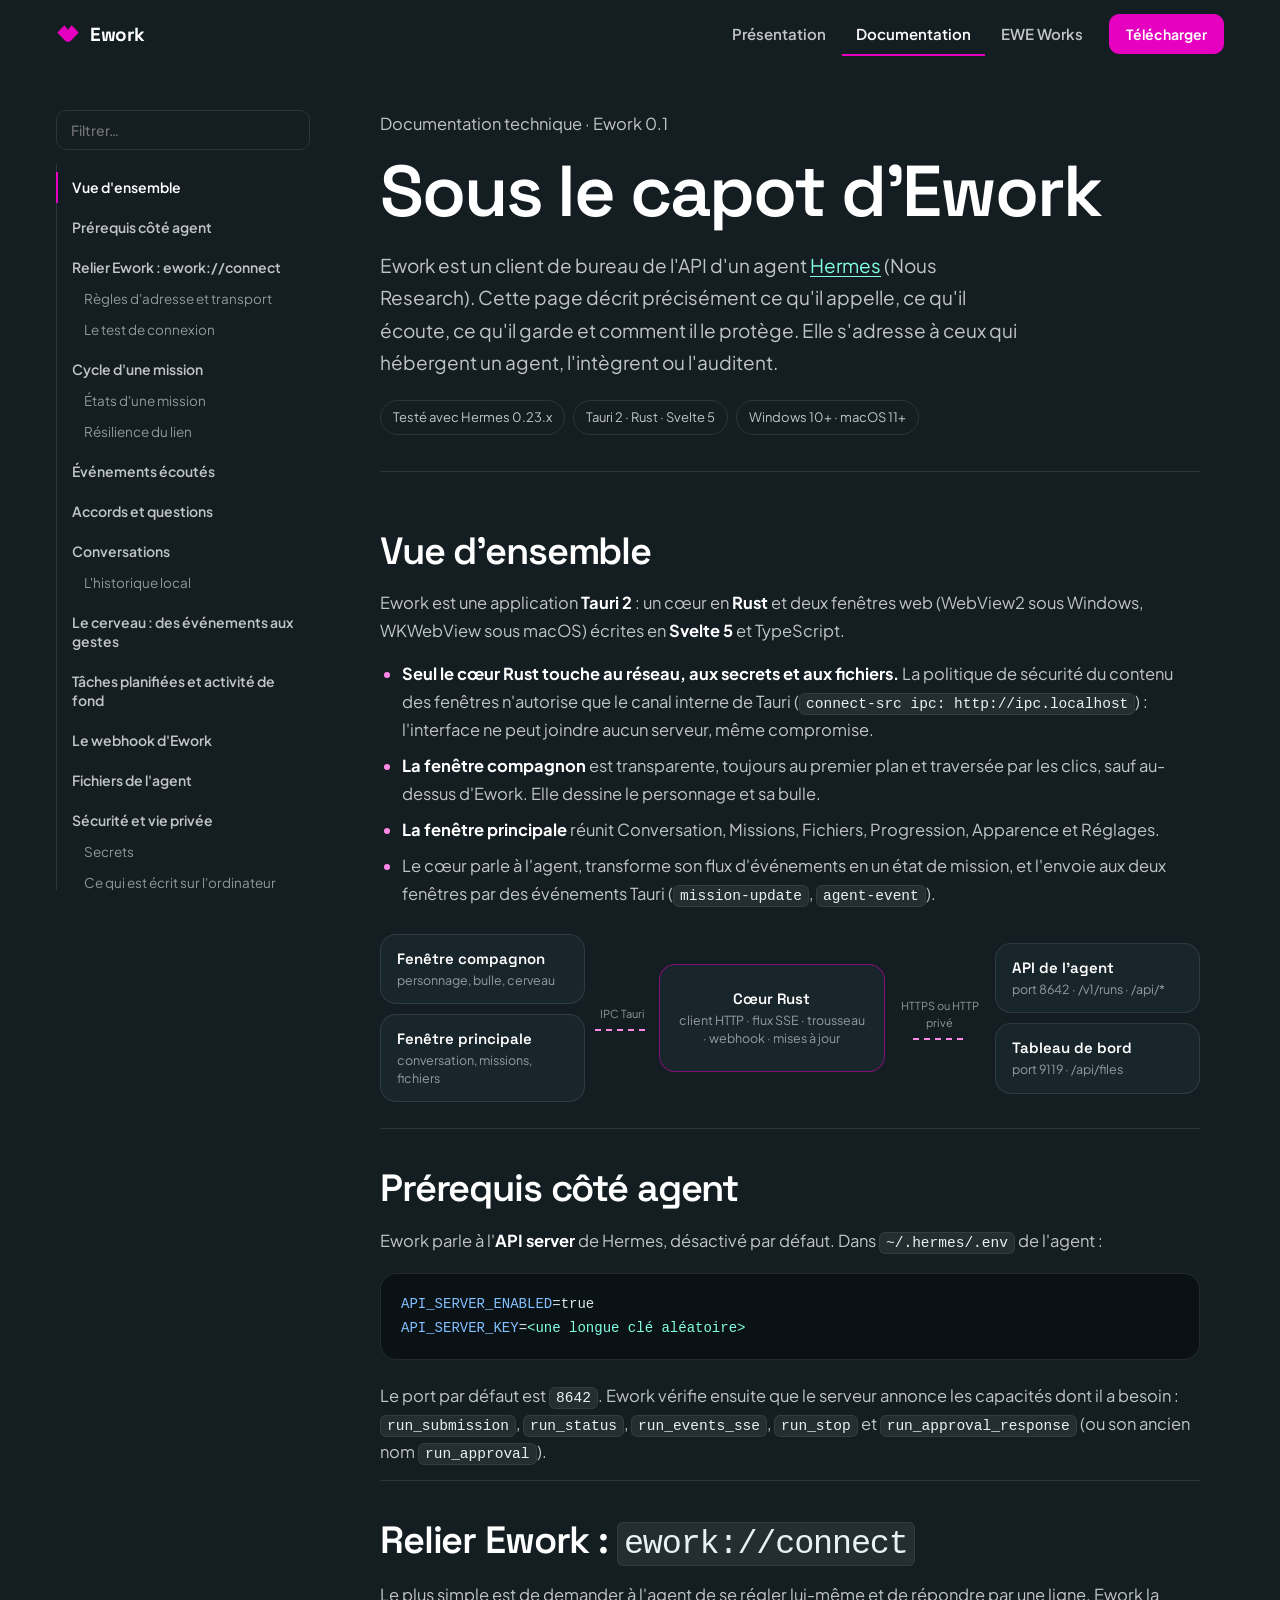
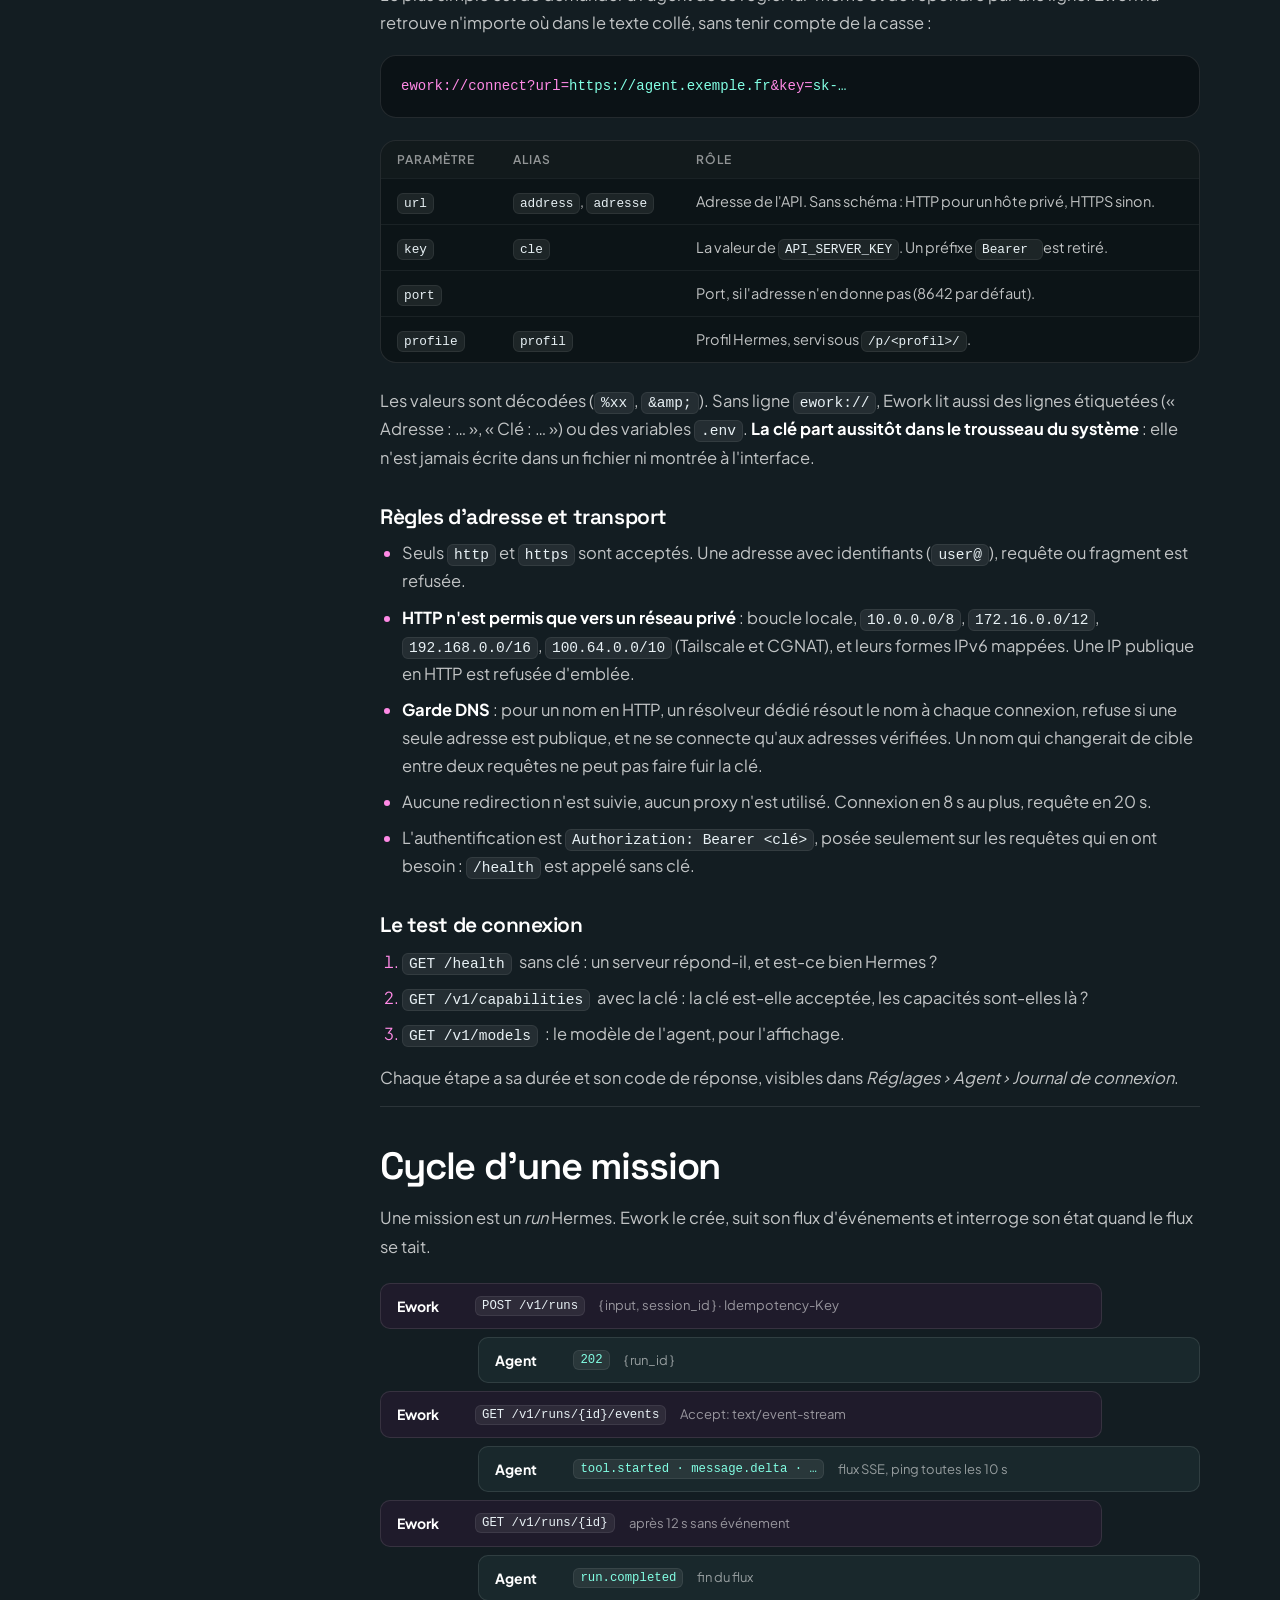
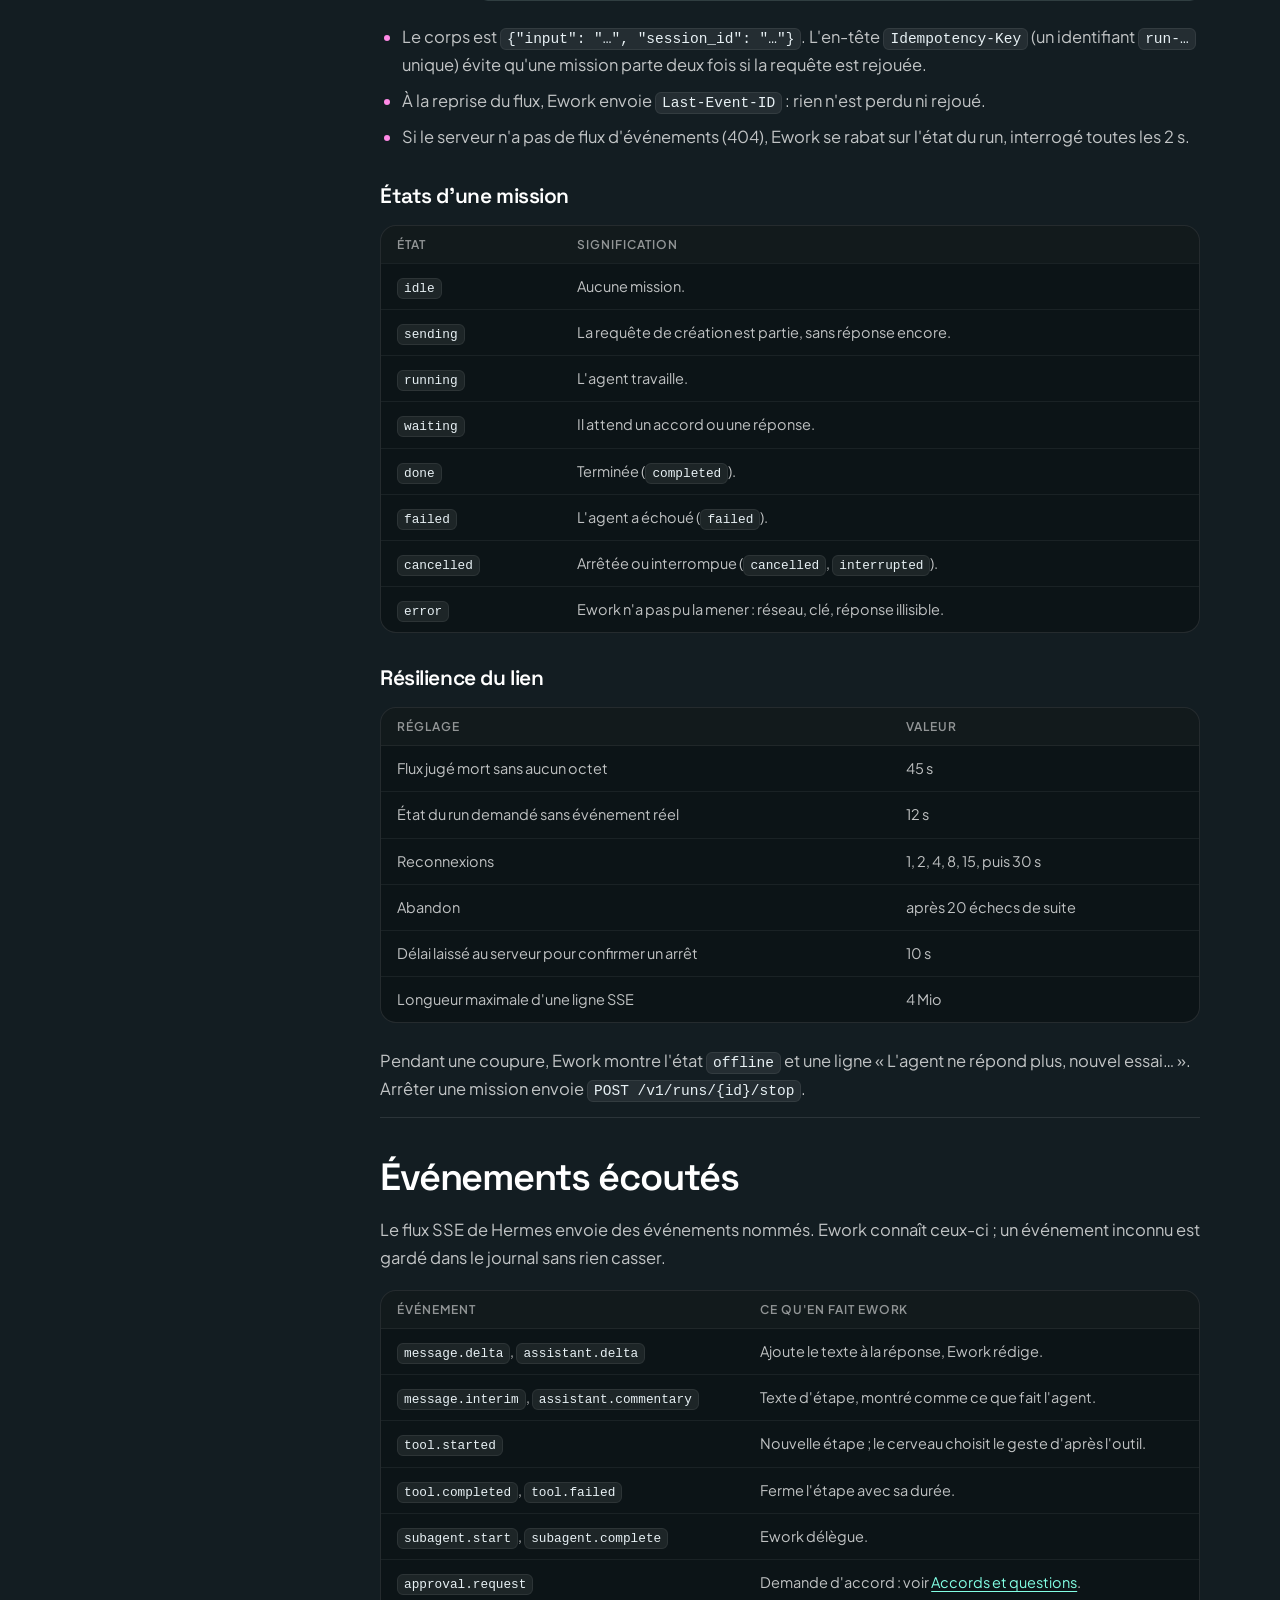
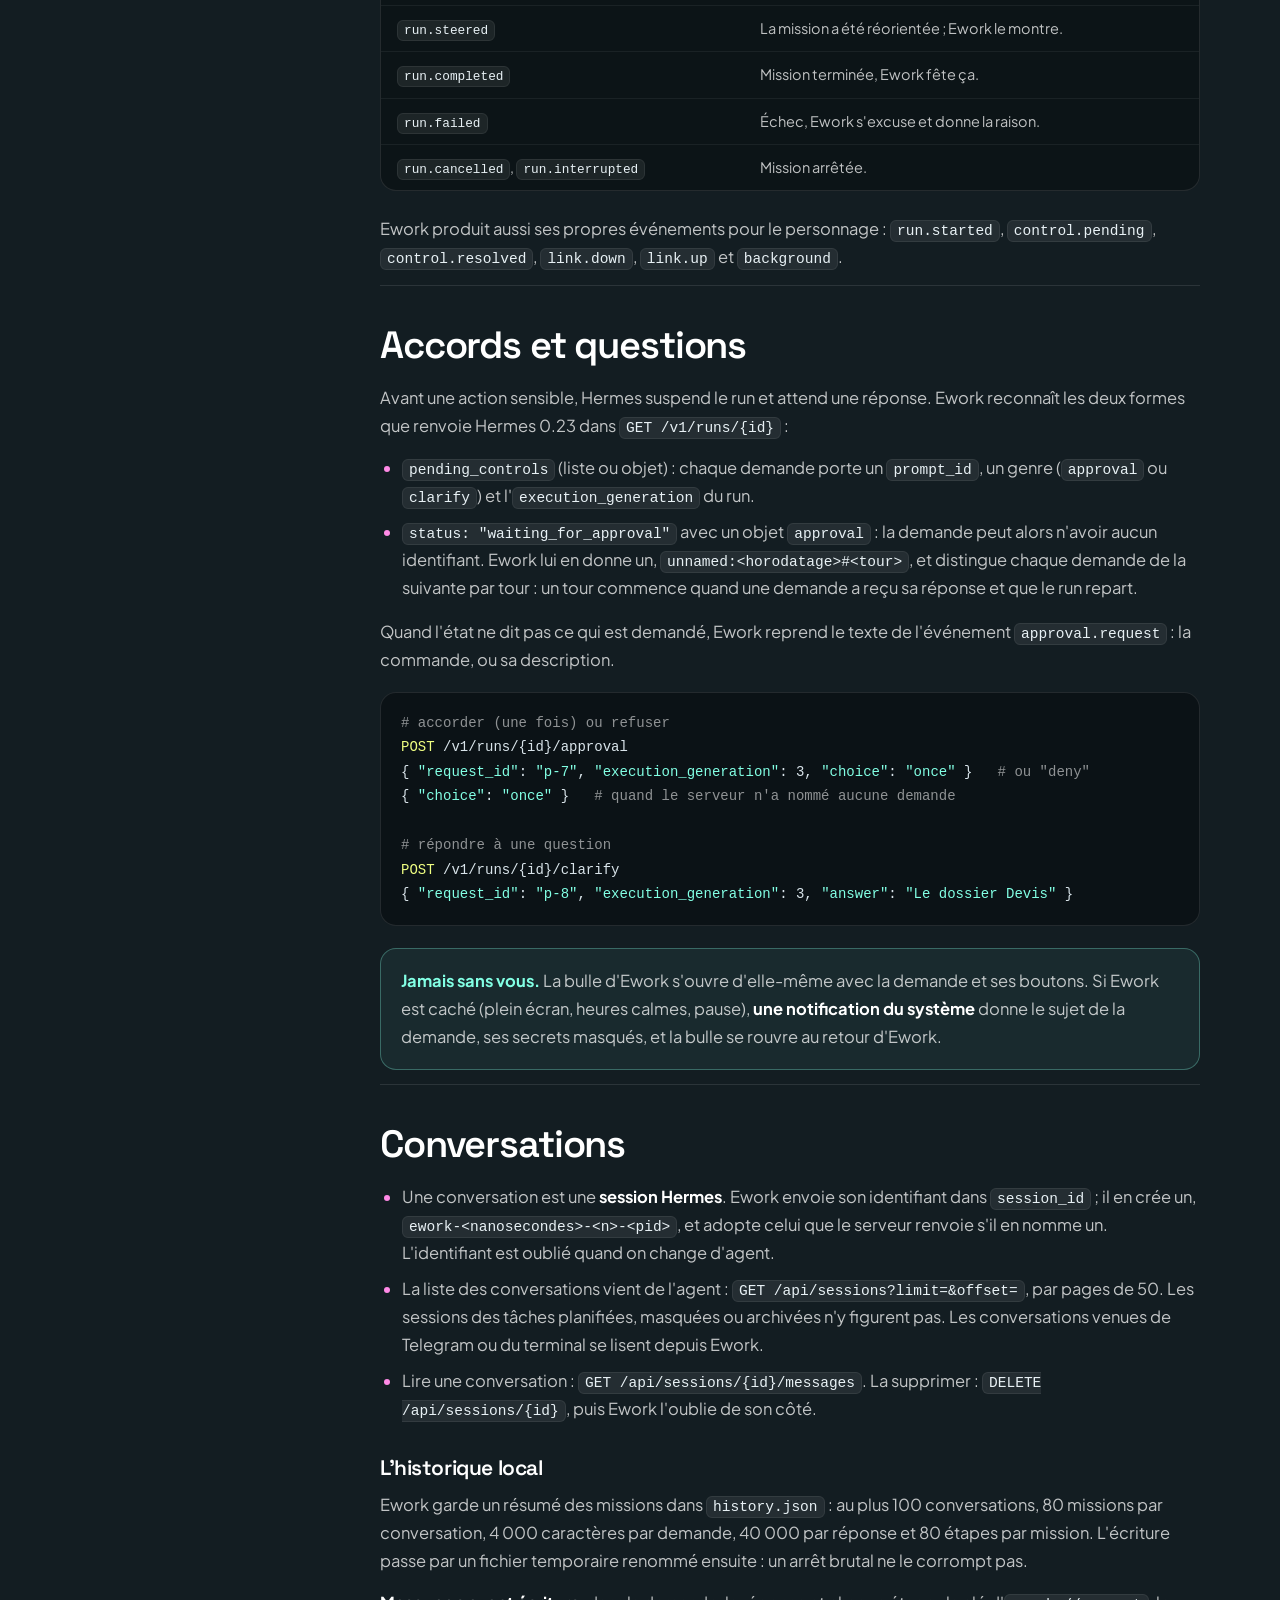
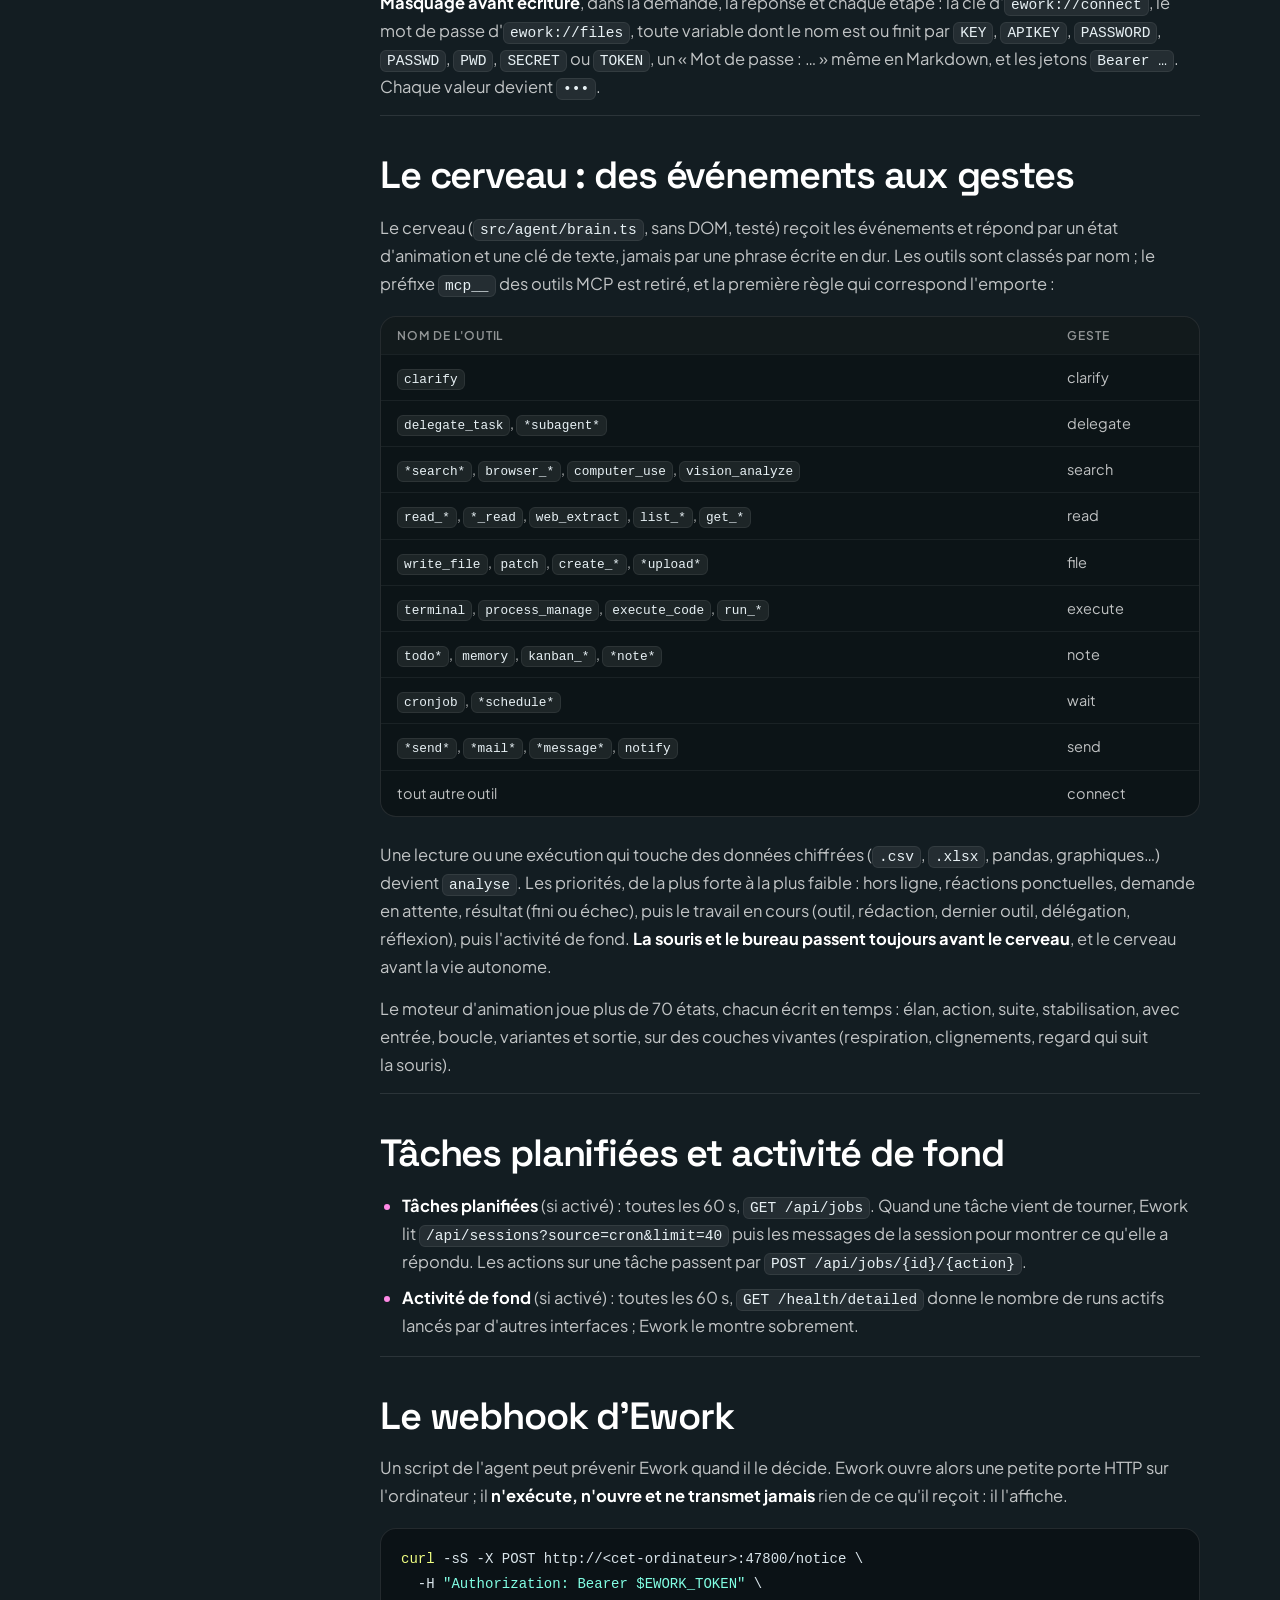
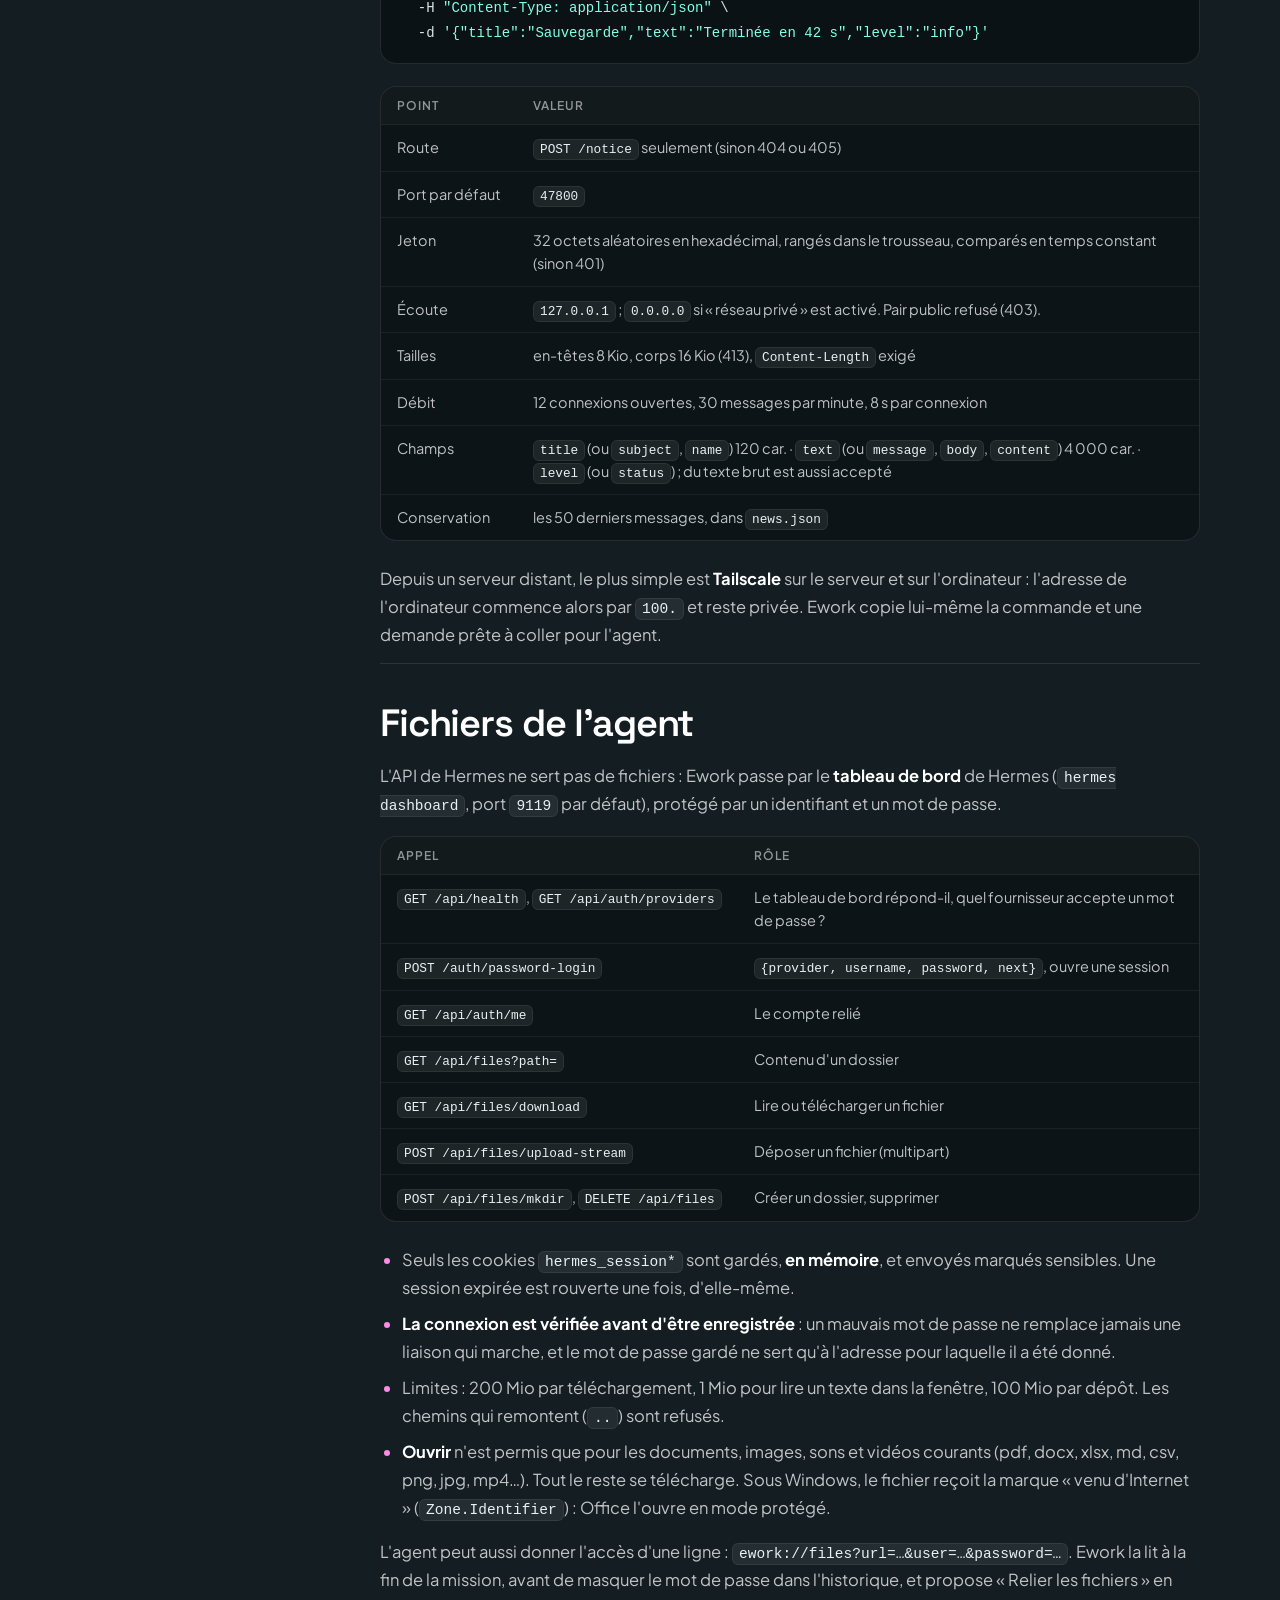
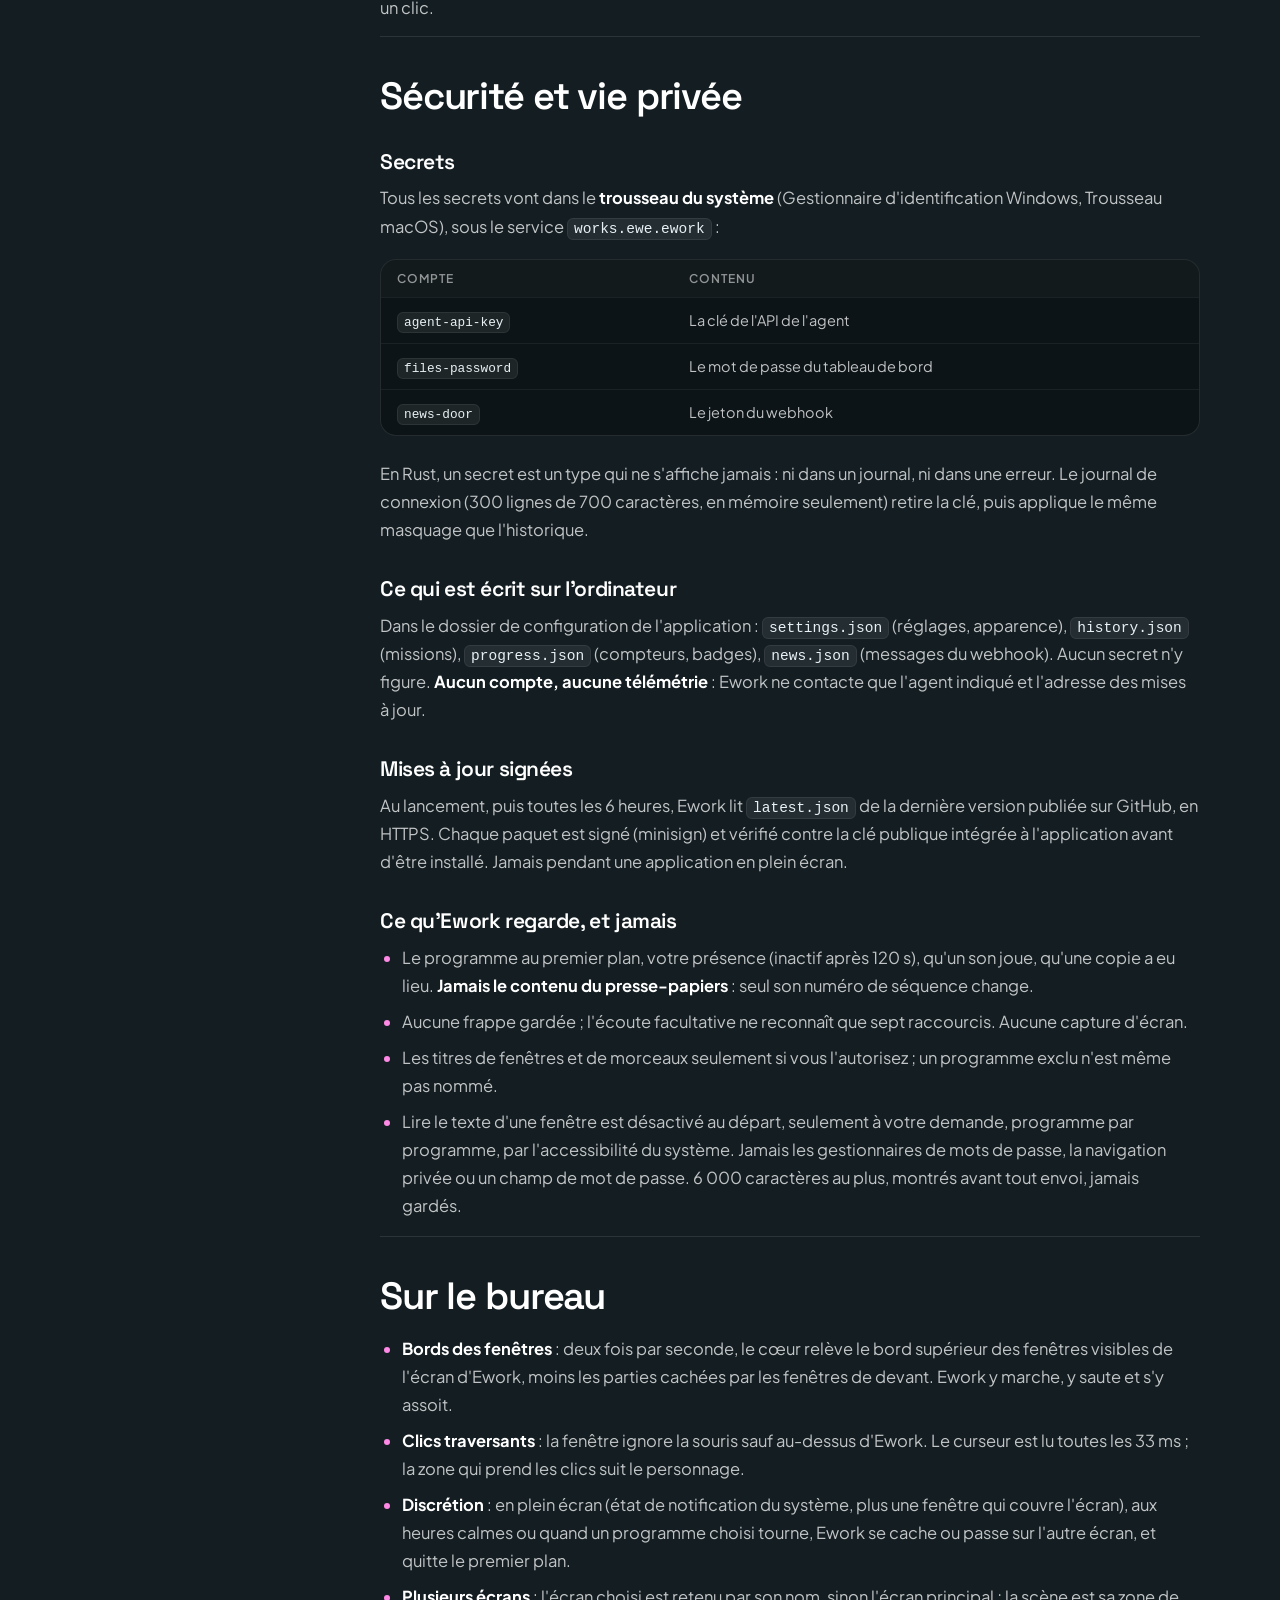
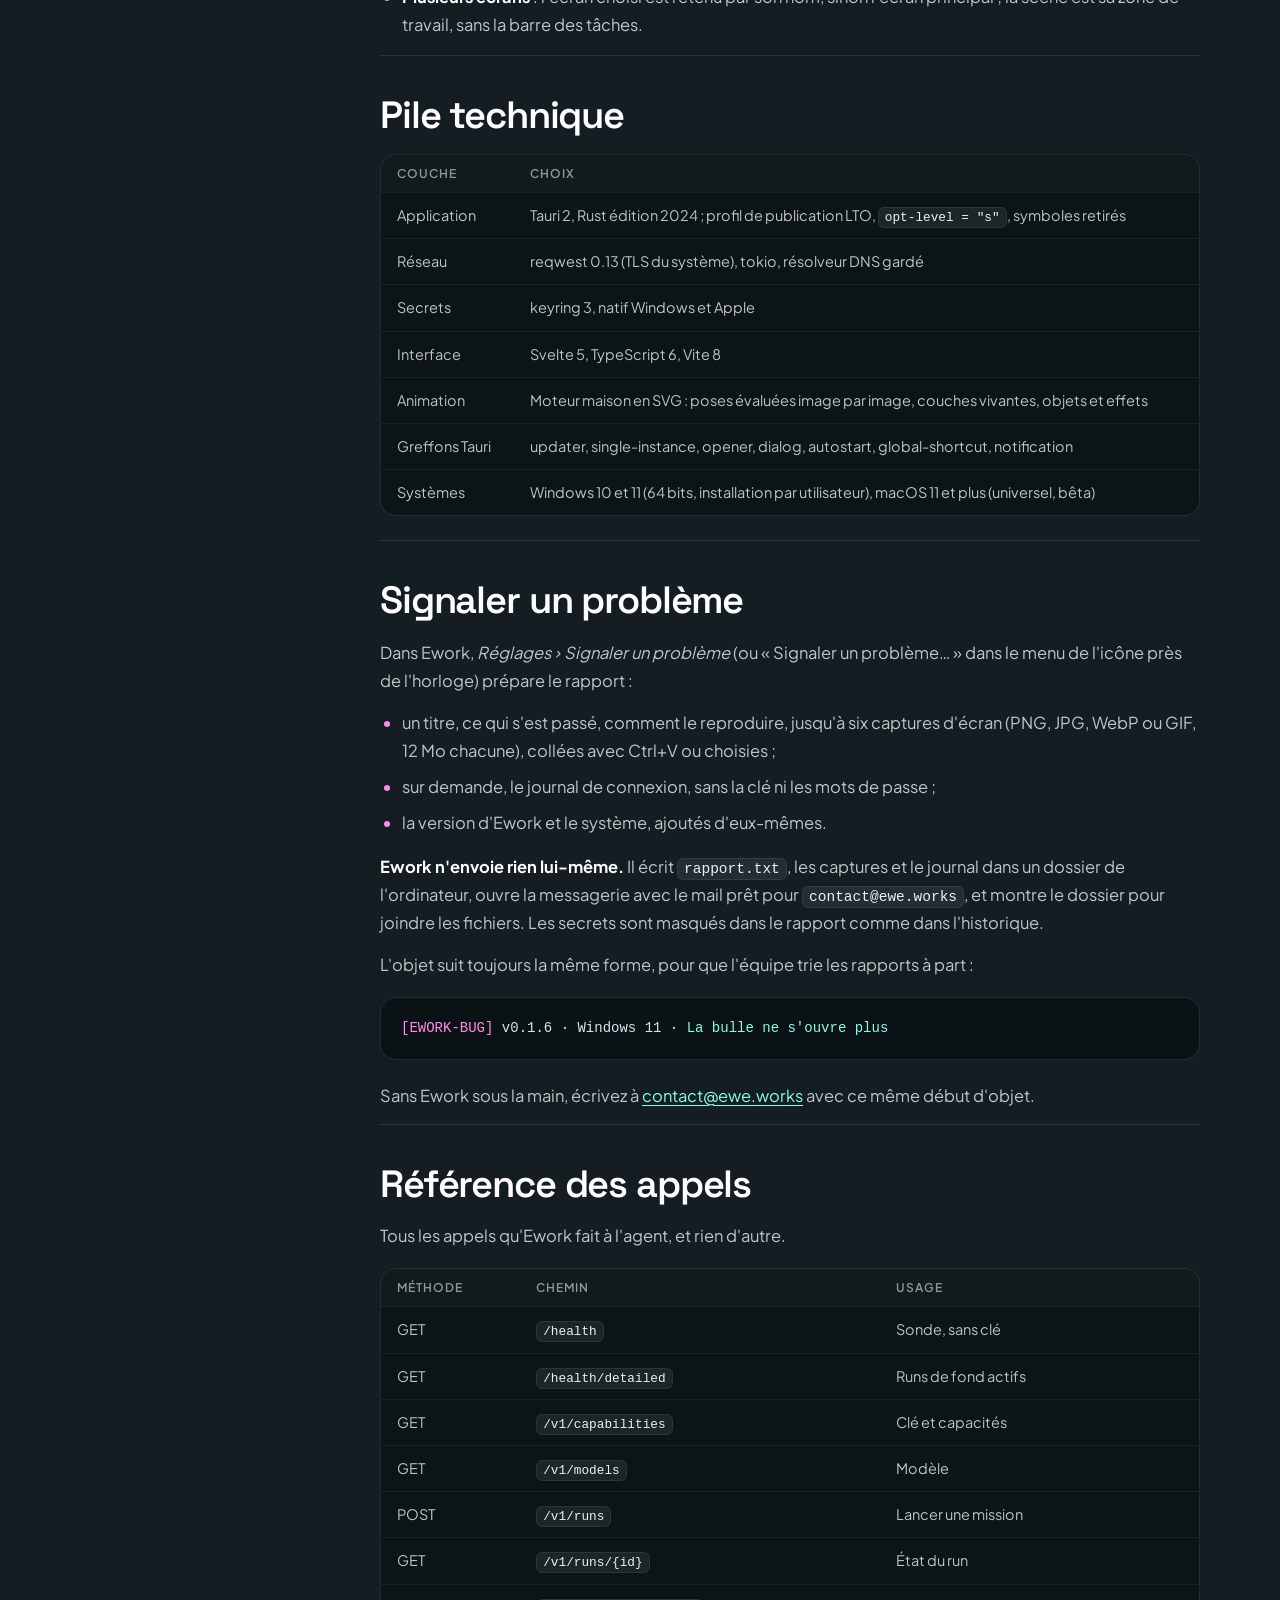
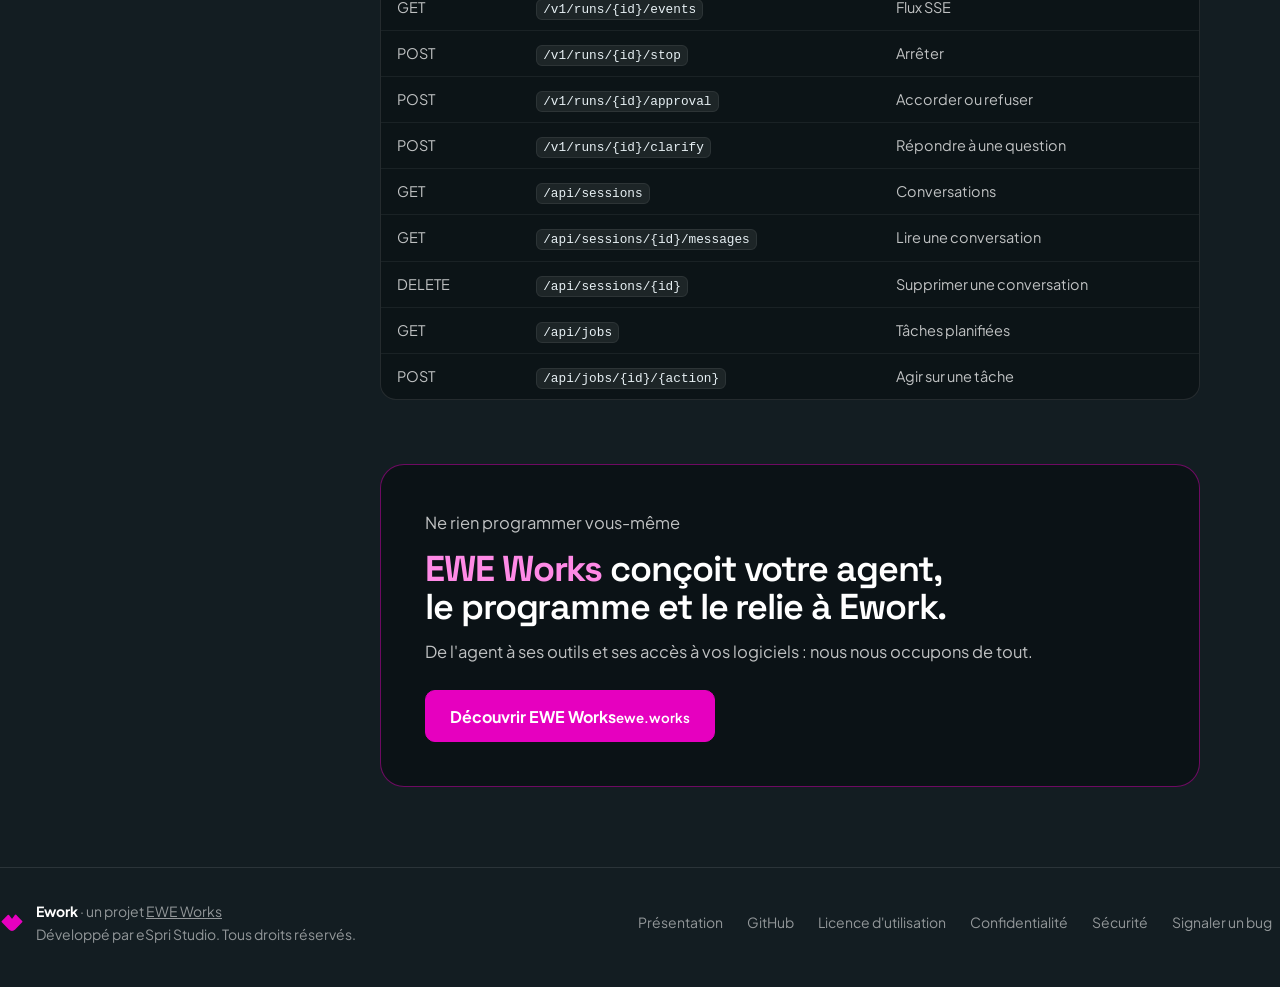
==== commit efa6f10a: "docs: report a problem to EWE Works Co-Authored-By: Claude Opus 5.5 <noreply@anthropic.com>" ====
--- a/docs/docs.html
+++ b/docs/docs.html
@@ -404,6 +404,20 @@
           </div>
         </section>
 
+        <section id="signaler">
+          <h2>Signaler un problème</h2>
+          <p>Dans Ework, <em>Réglages › Signaler un problème</em> (ou « Signaler un problème… » dans le menu de l'icône près de l'horloge) prépare le rapport :</p>
+          <ul>
+            <li>un titre, ce qui s'est passé, comment le reproduire, jusqu'à six captures d'écran (PNG, JPG, WebP ou GIF, 12 Mo chacune), collées avec Ctrl+V ou choisies ;</li>
+            <li>sur demande, le journal de connexion, sans la clé ni les mots de passe ;</li>
+            <li>la version d'Ework et le système, ajoutés d'eux-mêmes.</li>
+          </ul>
+          <p><strong>Ework n'envoie rien lui-même.</strong> Il écrit <code>rapport.txt</code>, les captures et le journal dans un dossier de l'ordinateur, ouvre la messagerie avec le mail prêt pour <code>contact@ewe.works</code>, et montre le dossier pour joindre les fichiers. Les secrets sont masqués dans le rapport comme dans l'historique.</p>
+          <p>L'objet suit toujours la même forme, pour que l'équipe trie les rapports à part :</p>
+          <pre><code><span class="u">[EWORK-BUG]</span> v0.1.6 · Windows 11 · <span class="s">La bulle ne s'ouvre plus</span></code></pre>
+          <p>Sans Ework sous la main, écrivez à <a href="mailto:contact@ewe.works?subject=%5BEWORK-BUG%5D%20v%3F%20%C2%B7%20syst%C3%A8me%20%C2%B7%20&amp;body=Ce%20qui%20s%27est%20pass%C3%A9%20%3A%0A%0APour%20le%20reproduire%20%3A%0A%0A%28Joignez%20vos%20captures%20d%27%C3%A9cran.%20Depuis%20Ework%2C%20R%C3%A9glages%20%E2%80%BA%20Signaler%20un%20probl%C3%A8me%20pr%C3%A9pare%20ce%20mail%20pour%20vous.%29%0A">contact@ewe.works</a> avec ce même début d'objet.</p>
+        </section>
+
         <section id="reference">
           <h2>Référence des appels</h2>
           <p>Tous les appels qu'Ework fait à l'agent, et rien d'autre.</p>
@@ -451,6 +465,7 @@
         <a href="https://github.com/maximelebatardsartre/ework/blob/main/LICENCE-UTILISATION.md">Licence d'utilisation</a>
         <a href="https://github.com/maximelebatardsartre/ework/blob/main/CONFIDENTIALITE.md">Confidentialité</a>
         <a href="https://github.com/maximelebatardsartre/ework/blob/main/SECURITY.md">Sécurité</a>
+        <a href="mailto:contact@ewe.works?subject=%5BEWORK-BUG%5D%20v%3F%20%C2%B7%20syst%C3%A8me%20%C2%B7%20&amp;body=Ce%20qui%20s%27est%20pass%C3%A9%20%3A%0A%0APour%20le%20reproduire%20%3A%0A%0A%28Joignez%20vos%20captures%20d%27%C3%A9cran.%20Depuis%20Ework%2C%20R%C3%A9glages%20%E2%80%BA%20Signaler%20un%20probl%C3%A8me%20pr%C3%A9pare%20ce%20mail%20pour%20vous.%29%0A">Signaler un bug</a>
       </nav>
     </footer>
   </body>
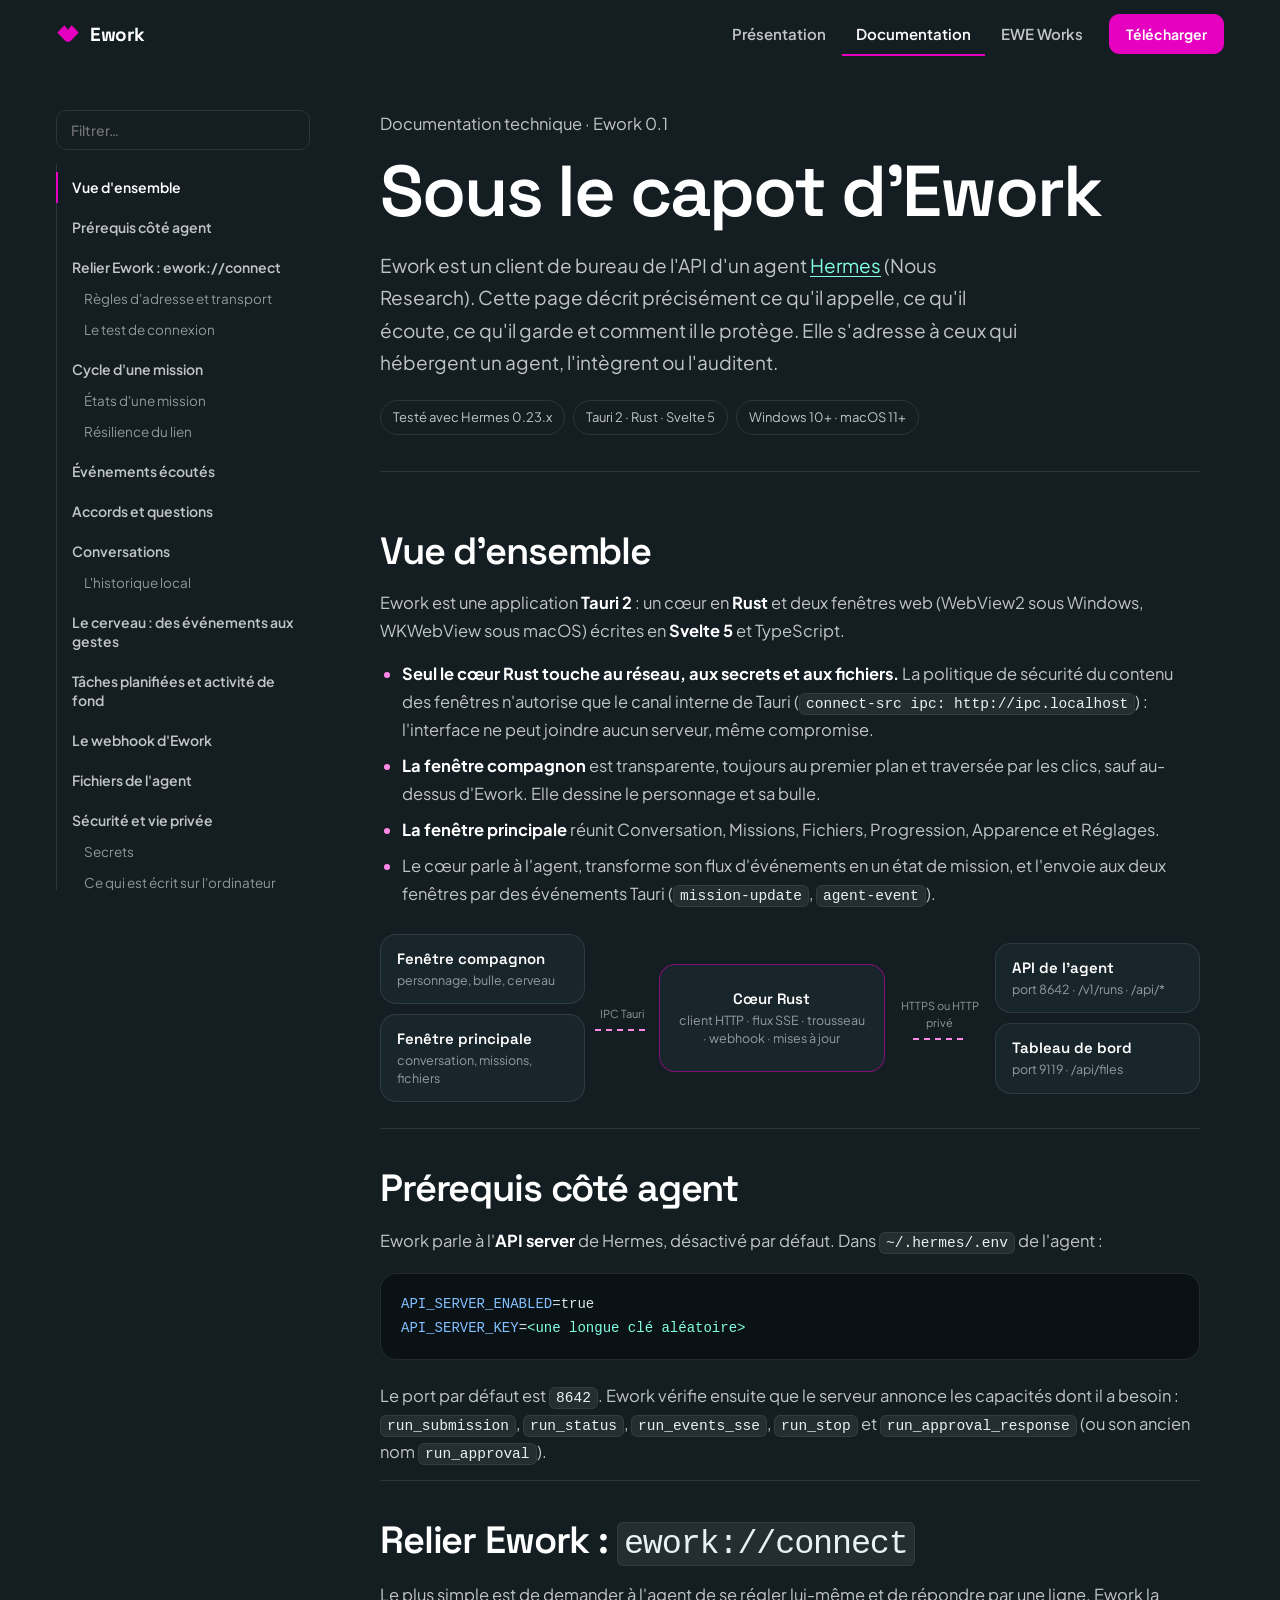
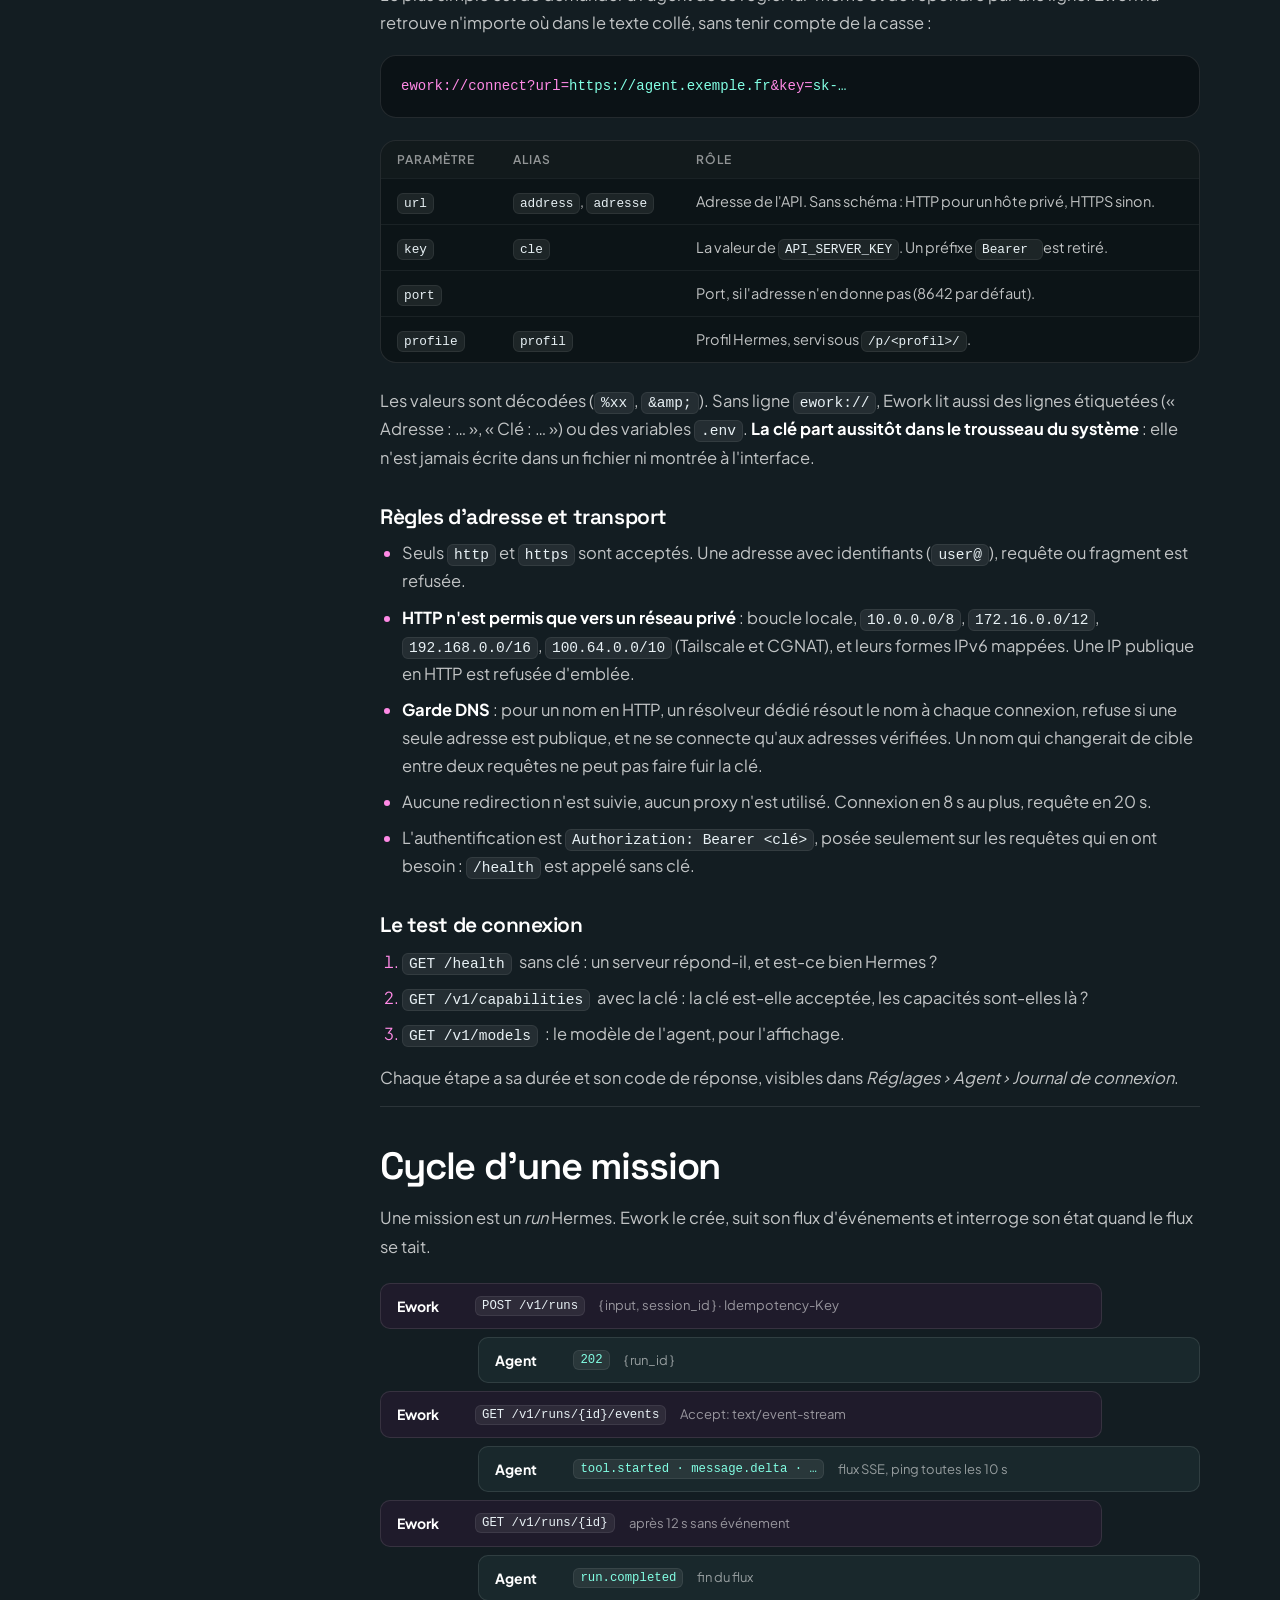
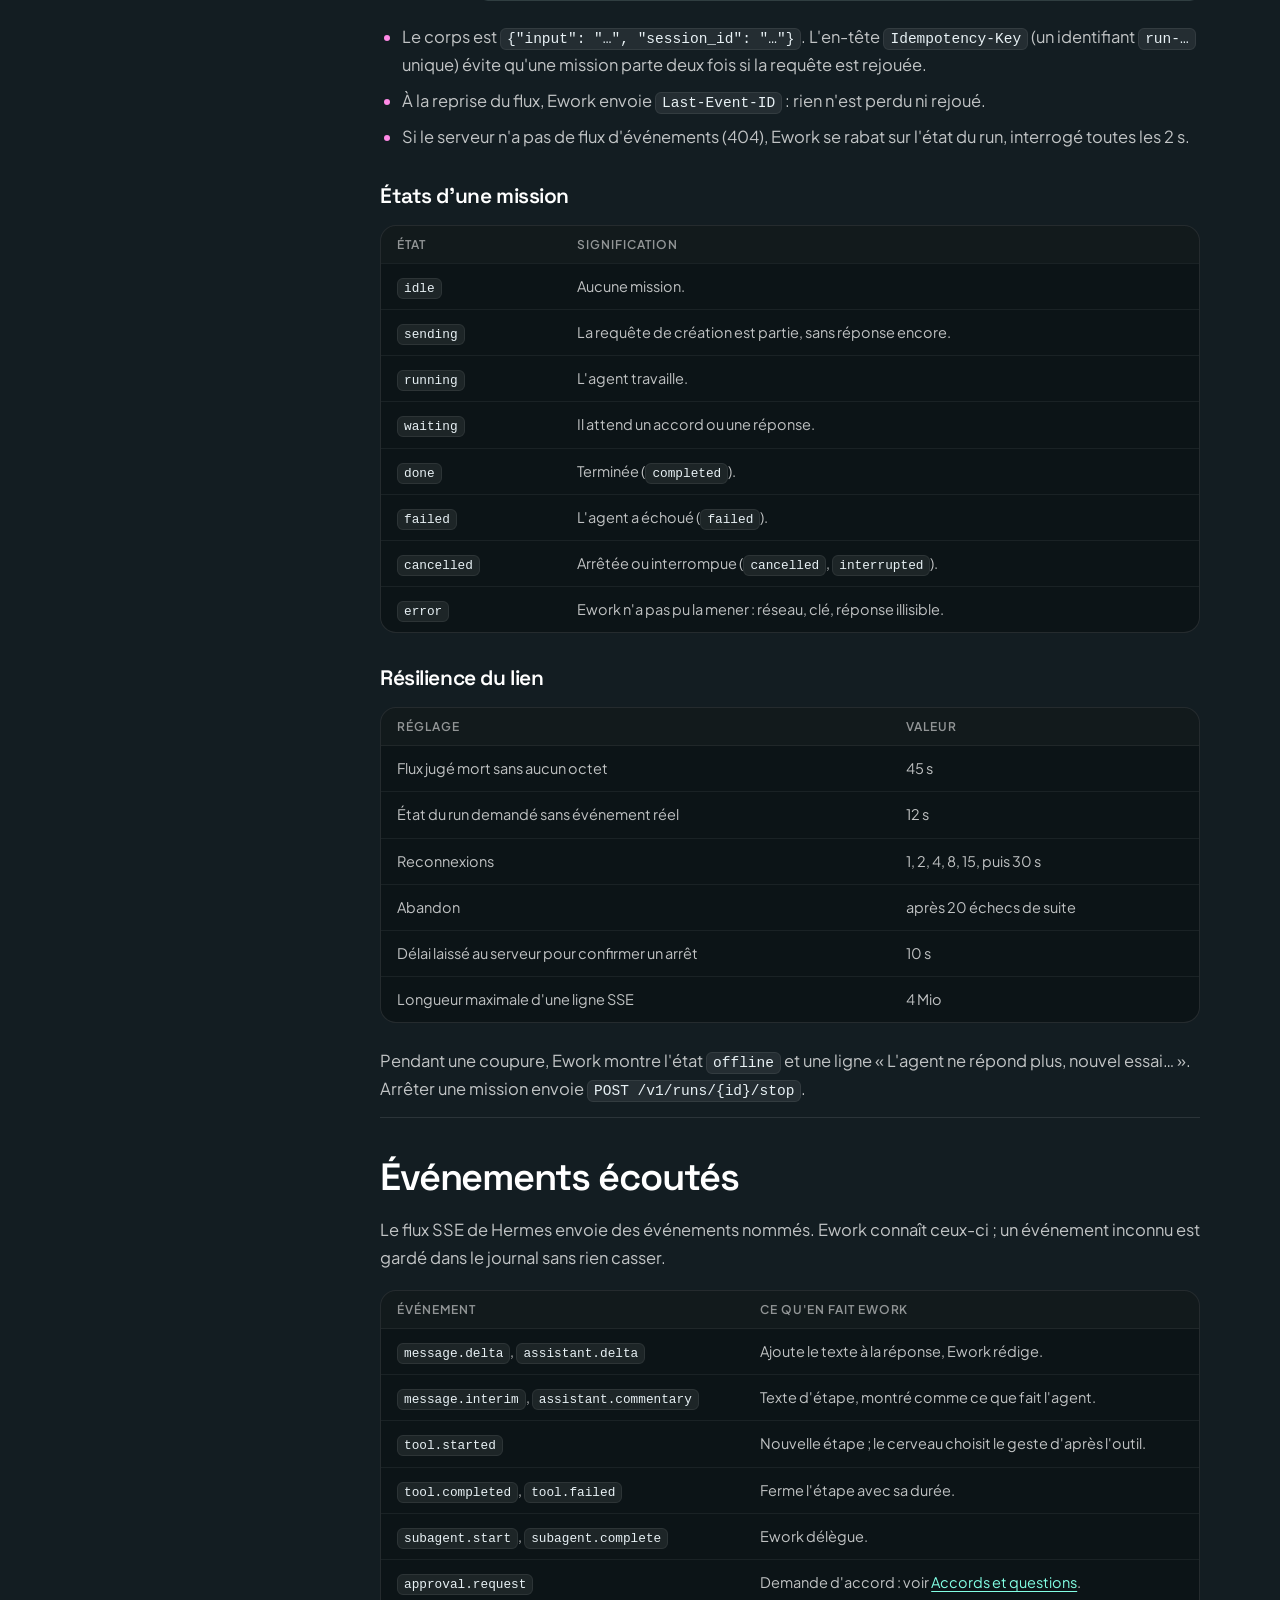
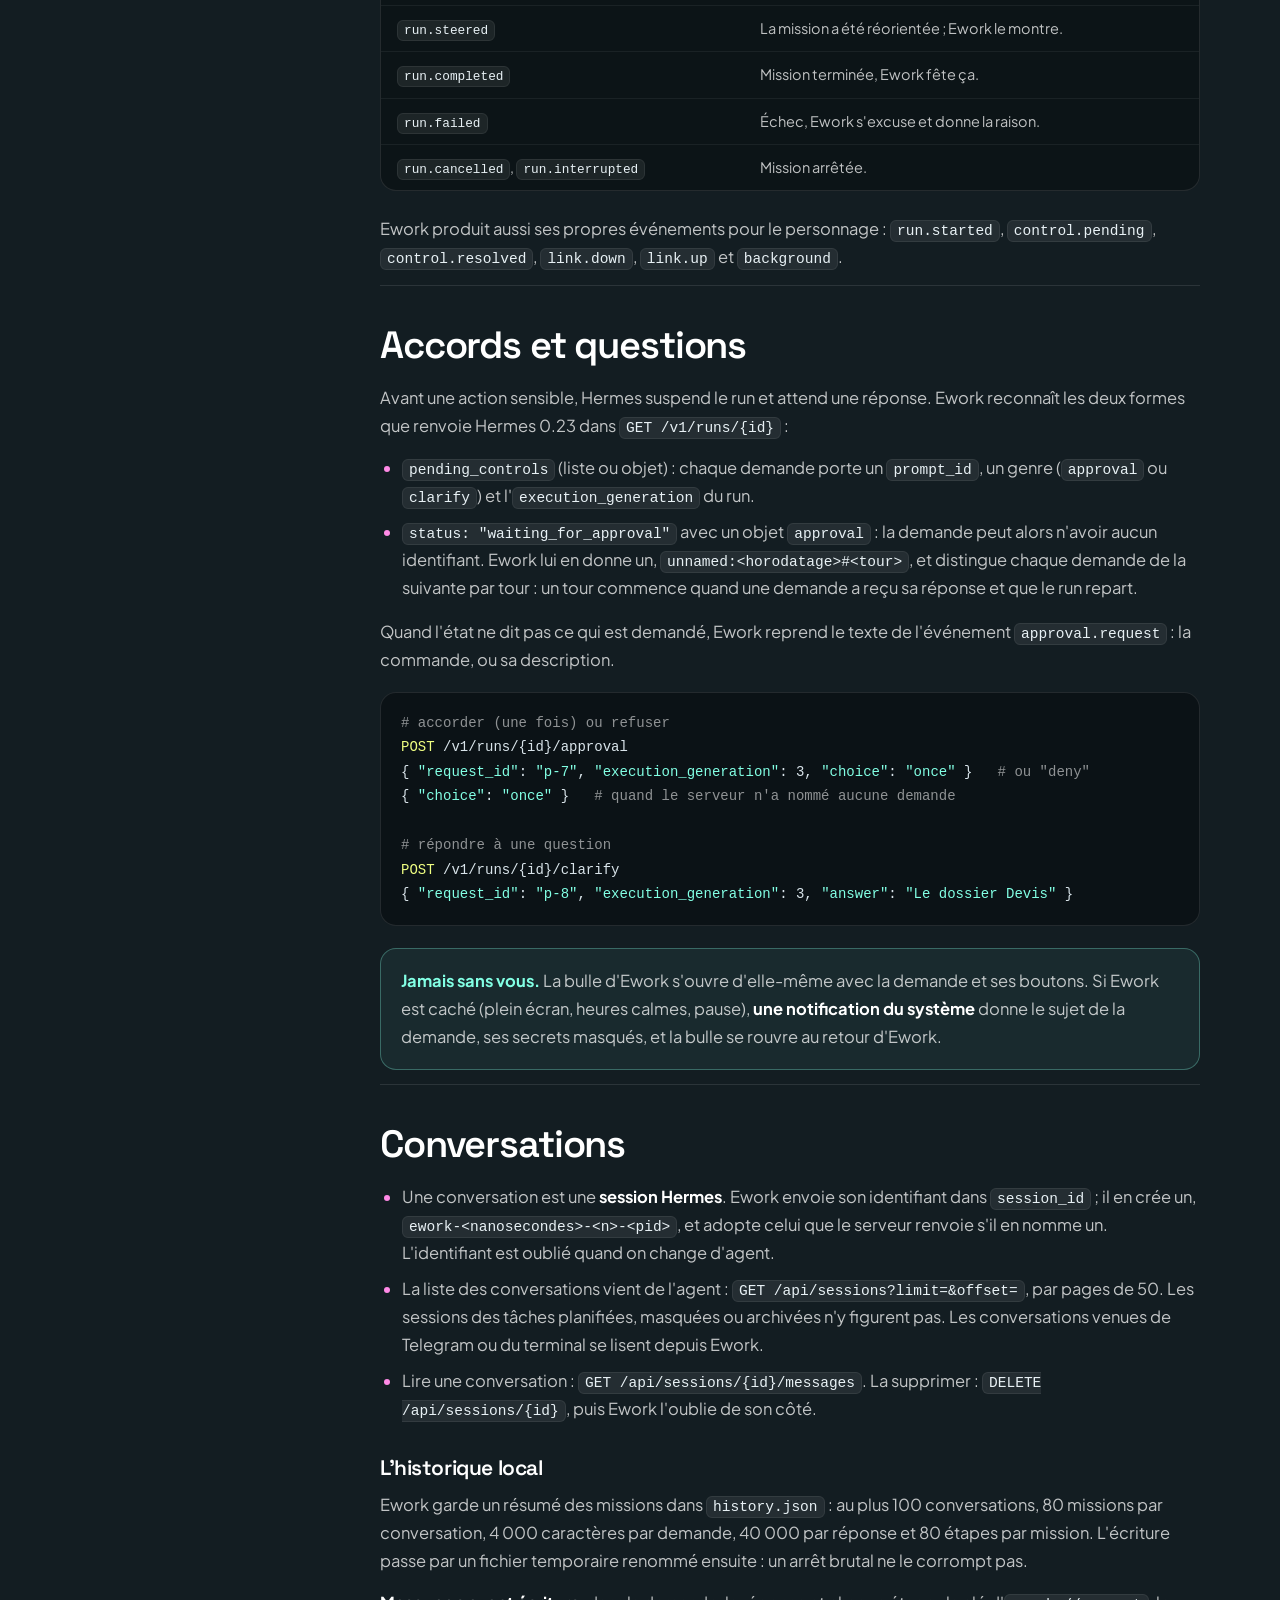
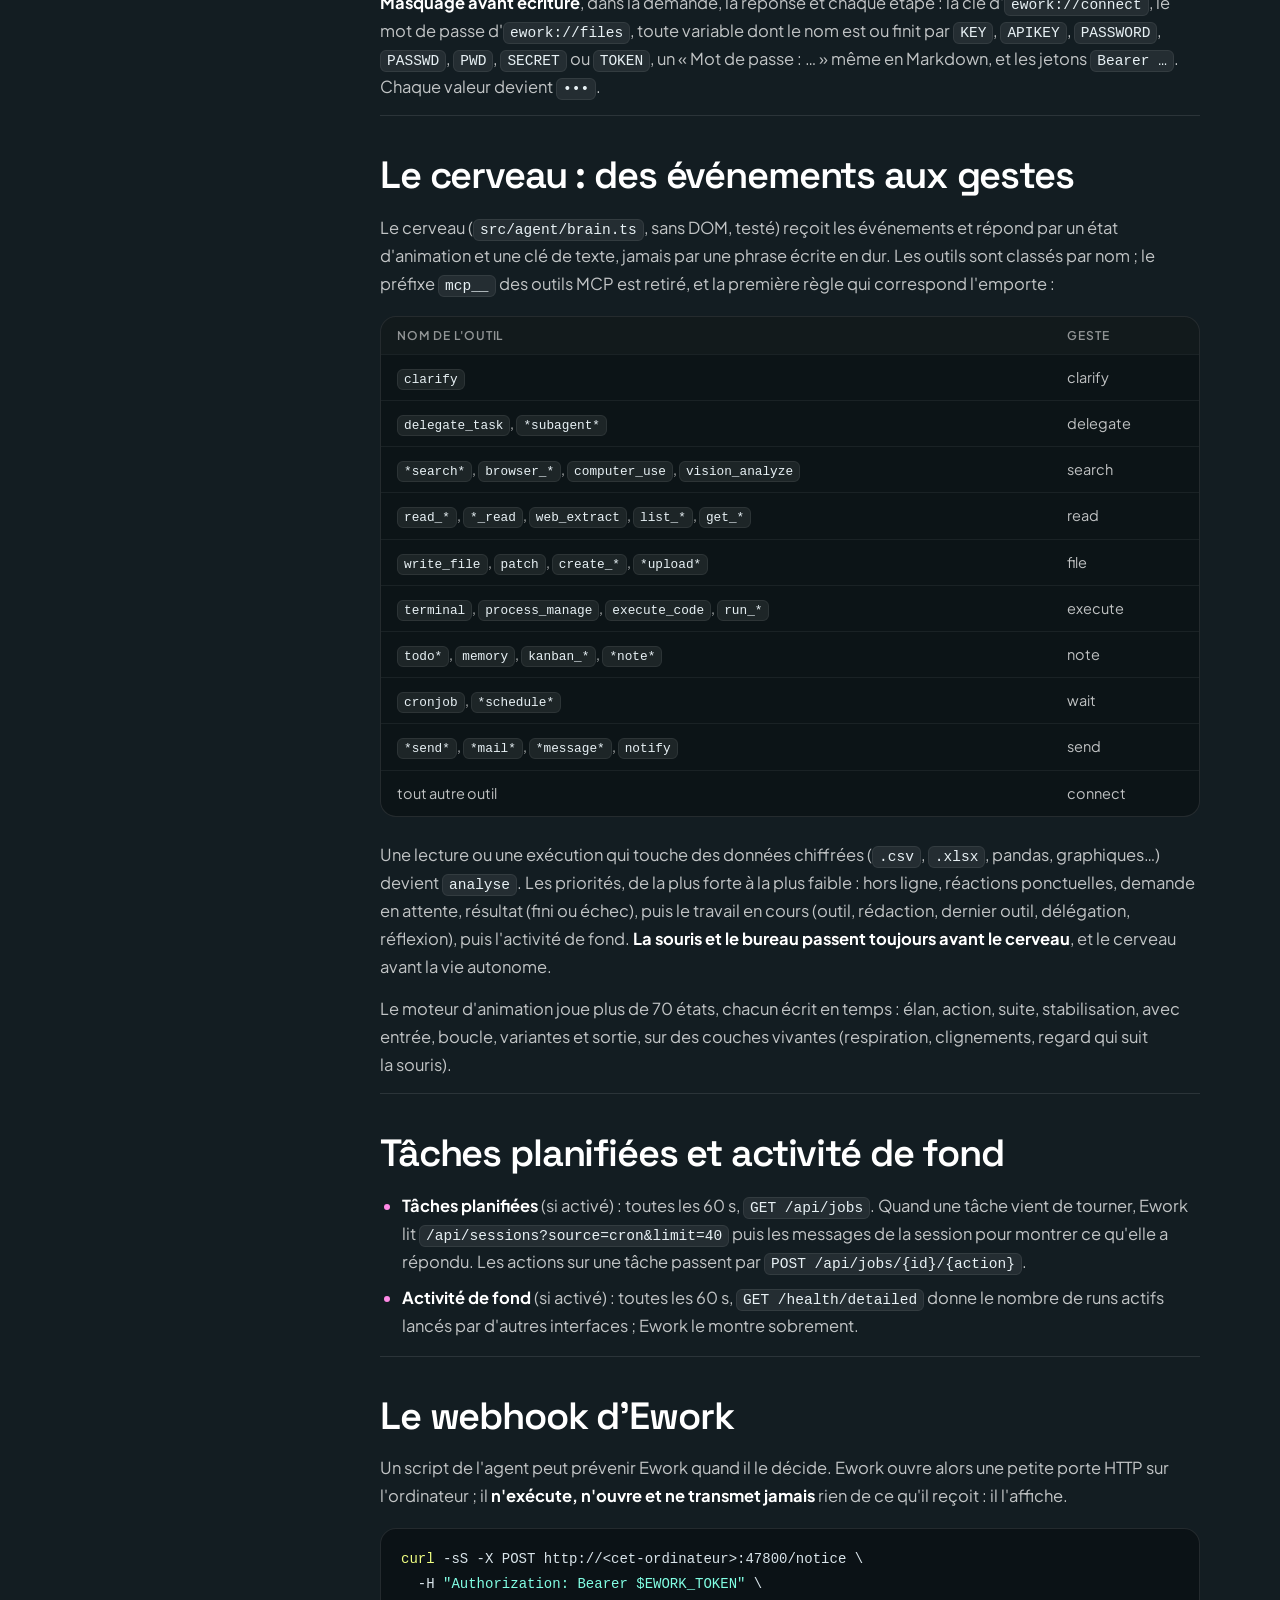
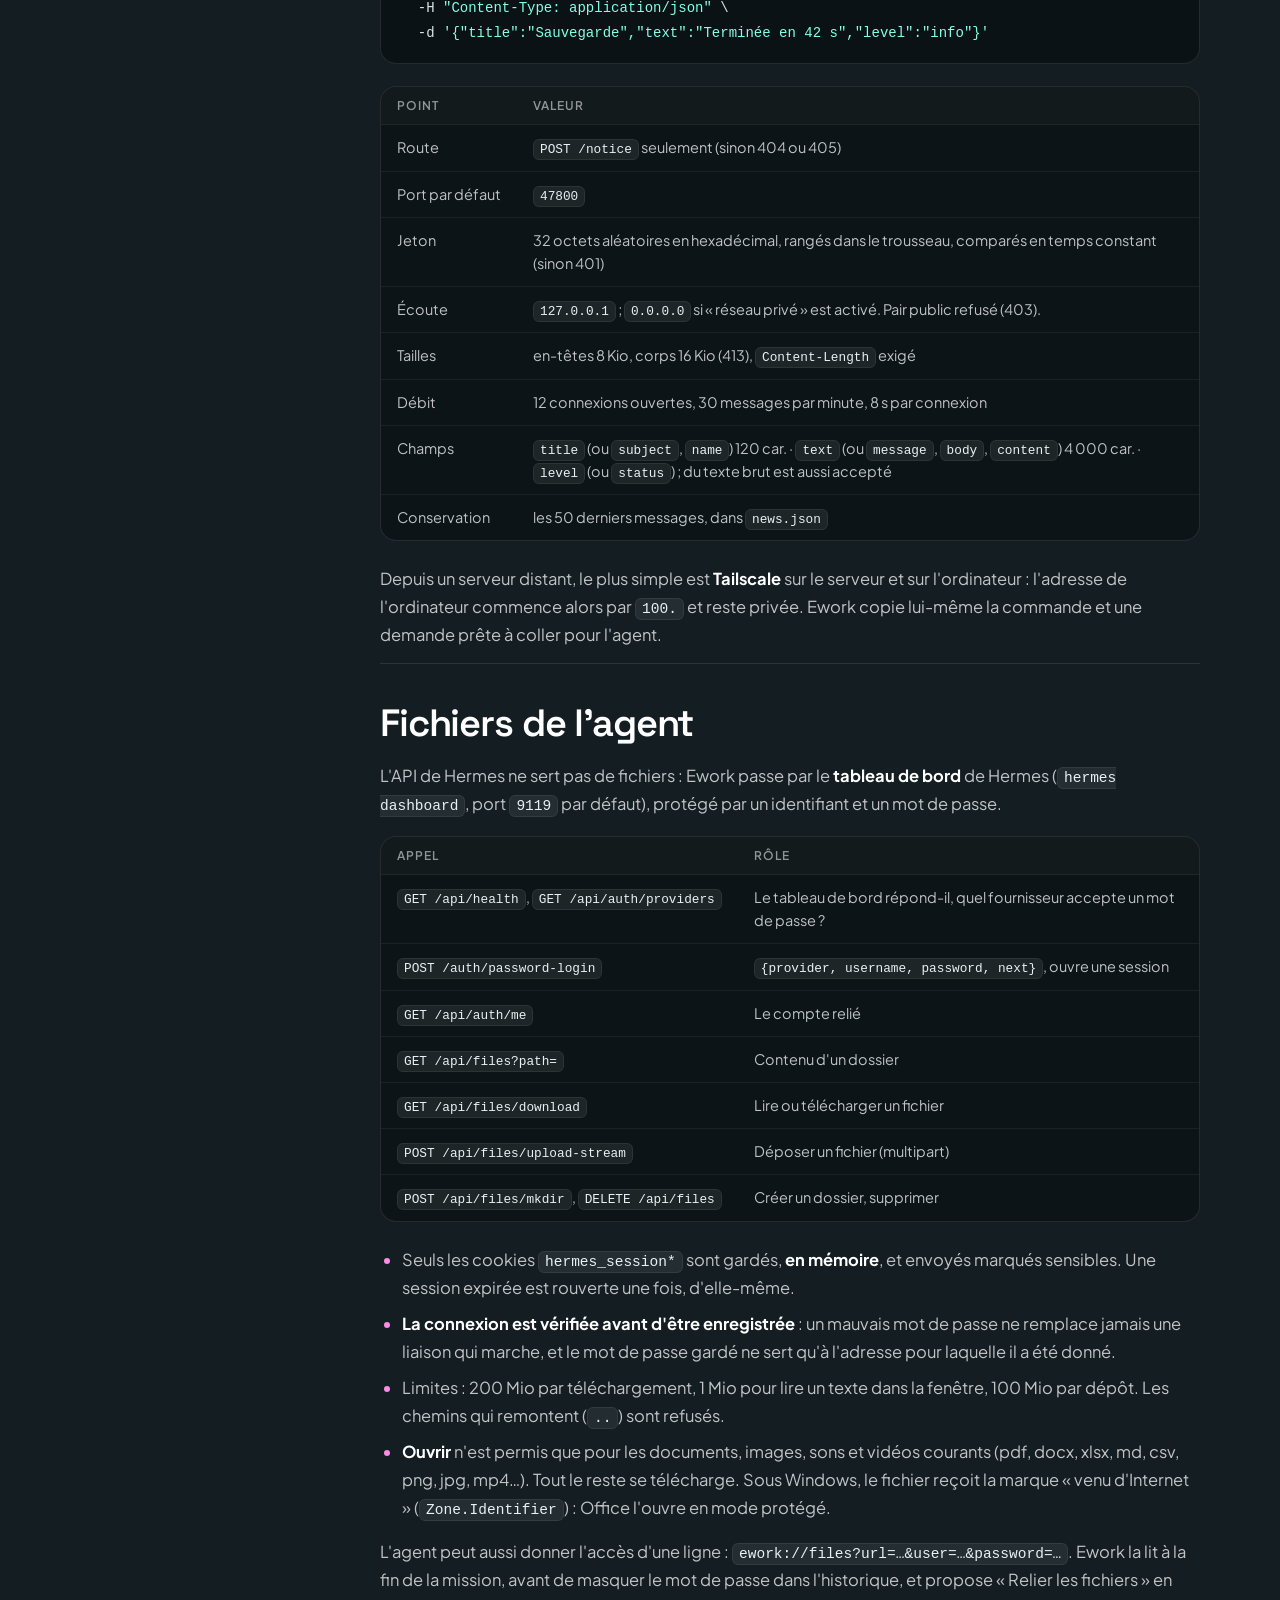
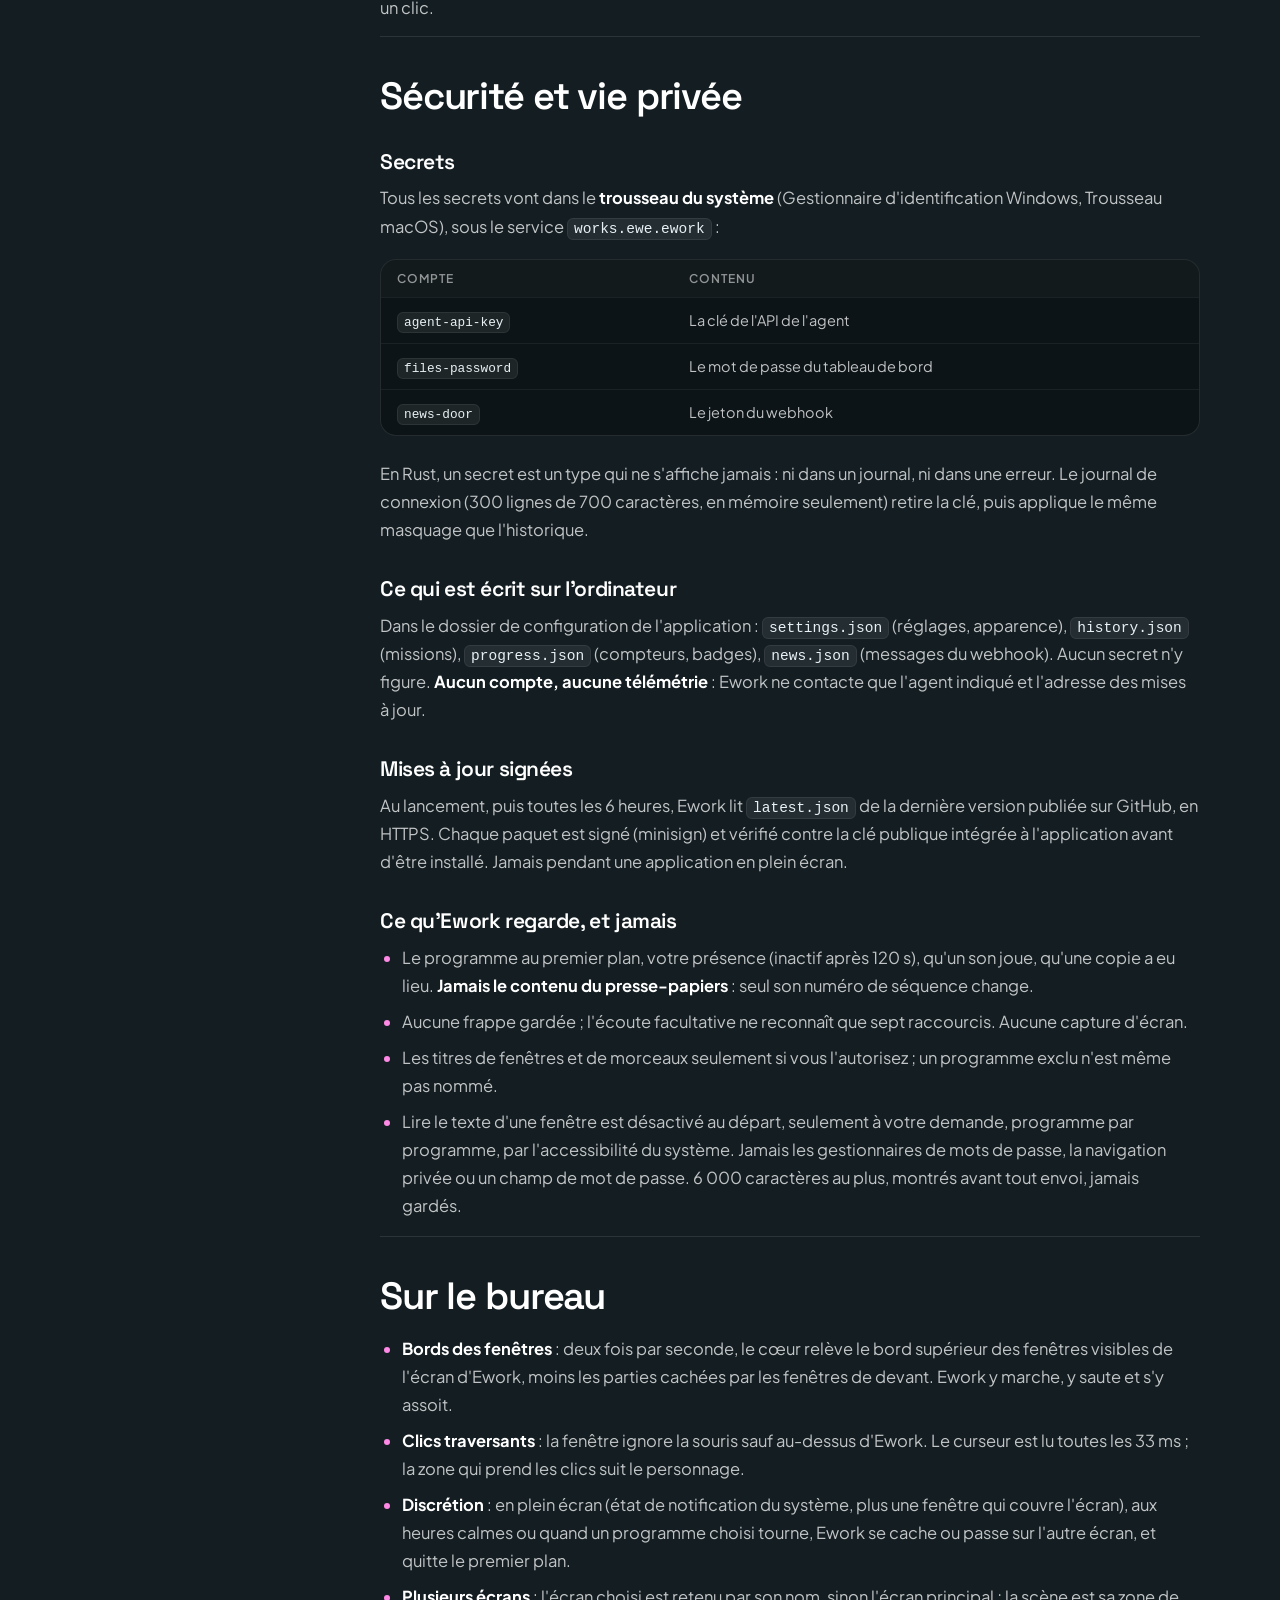
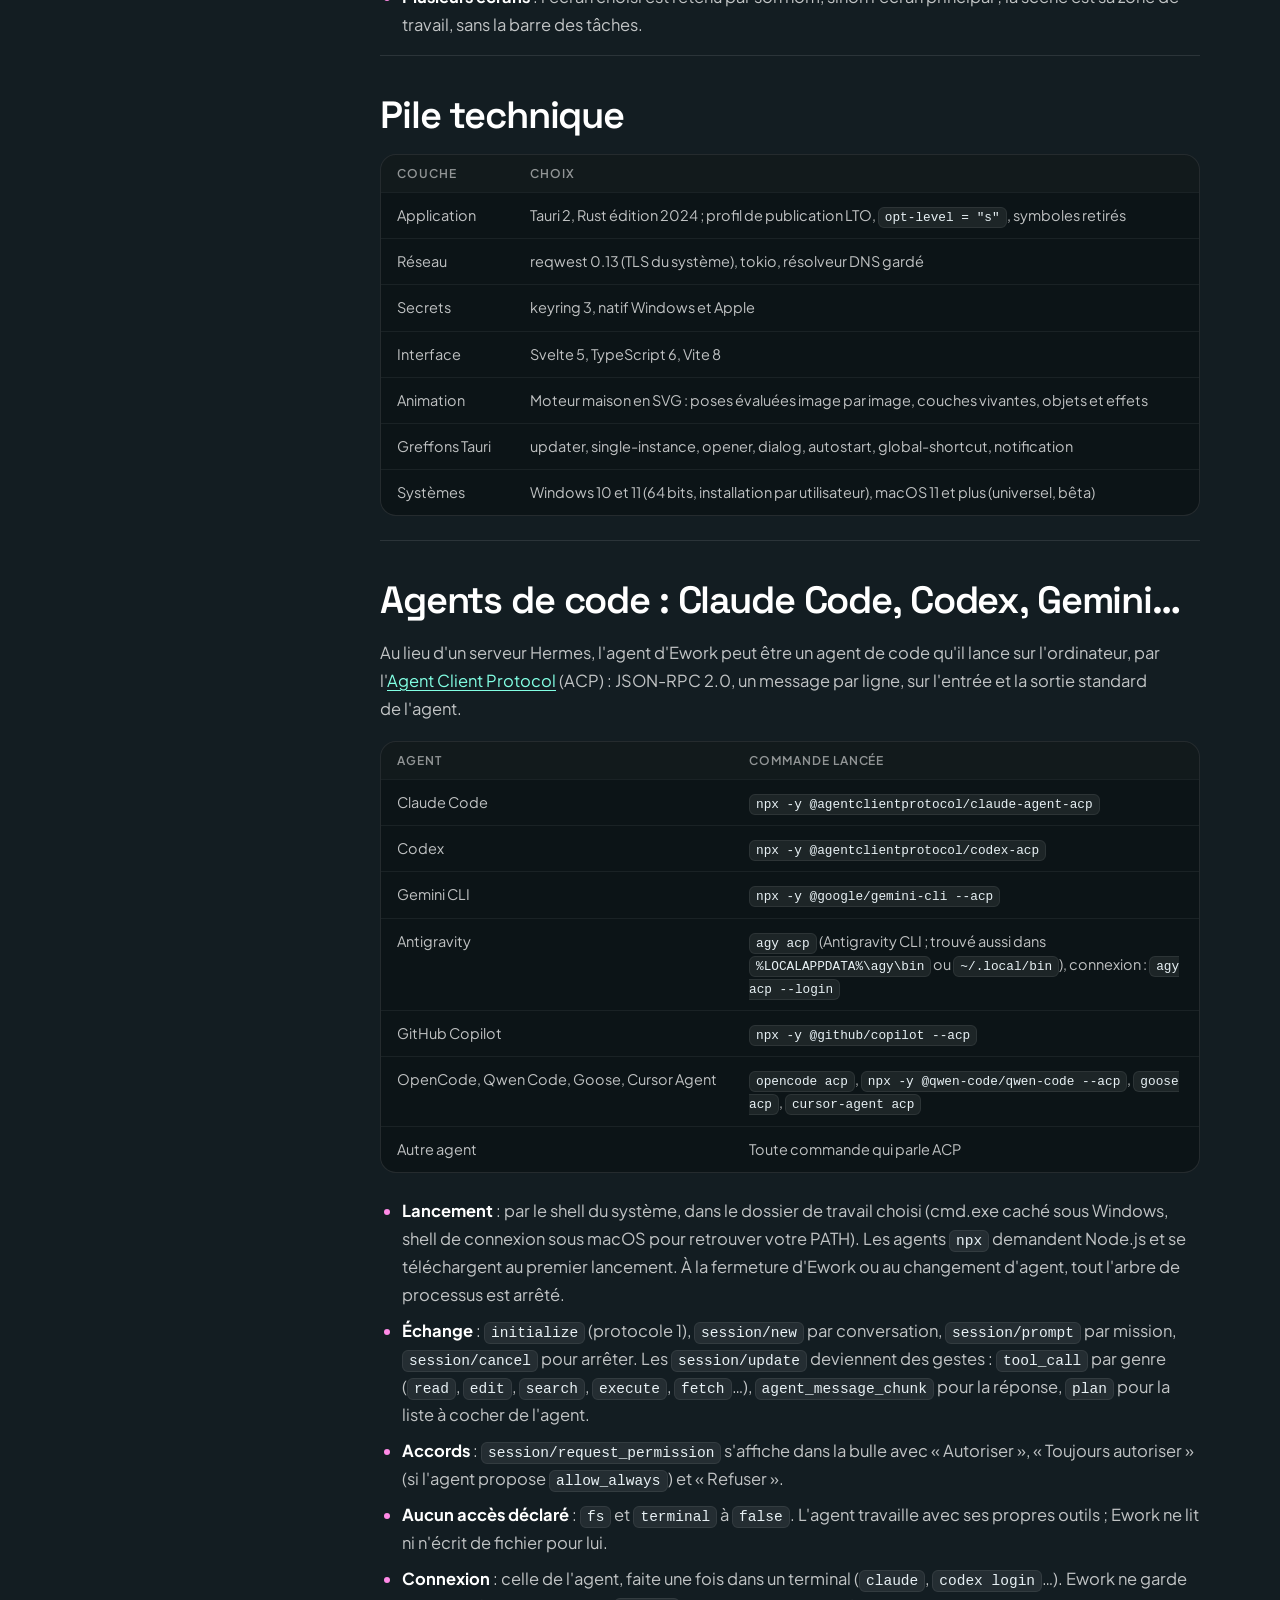
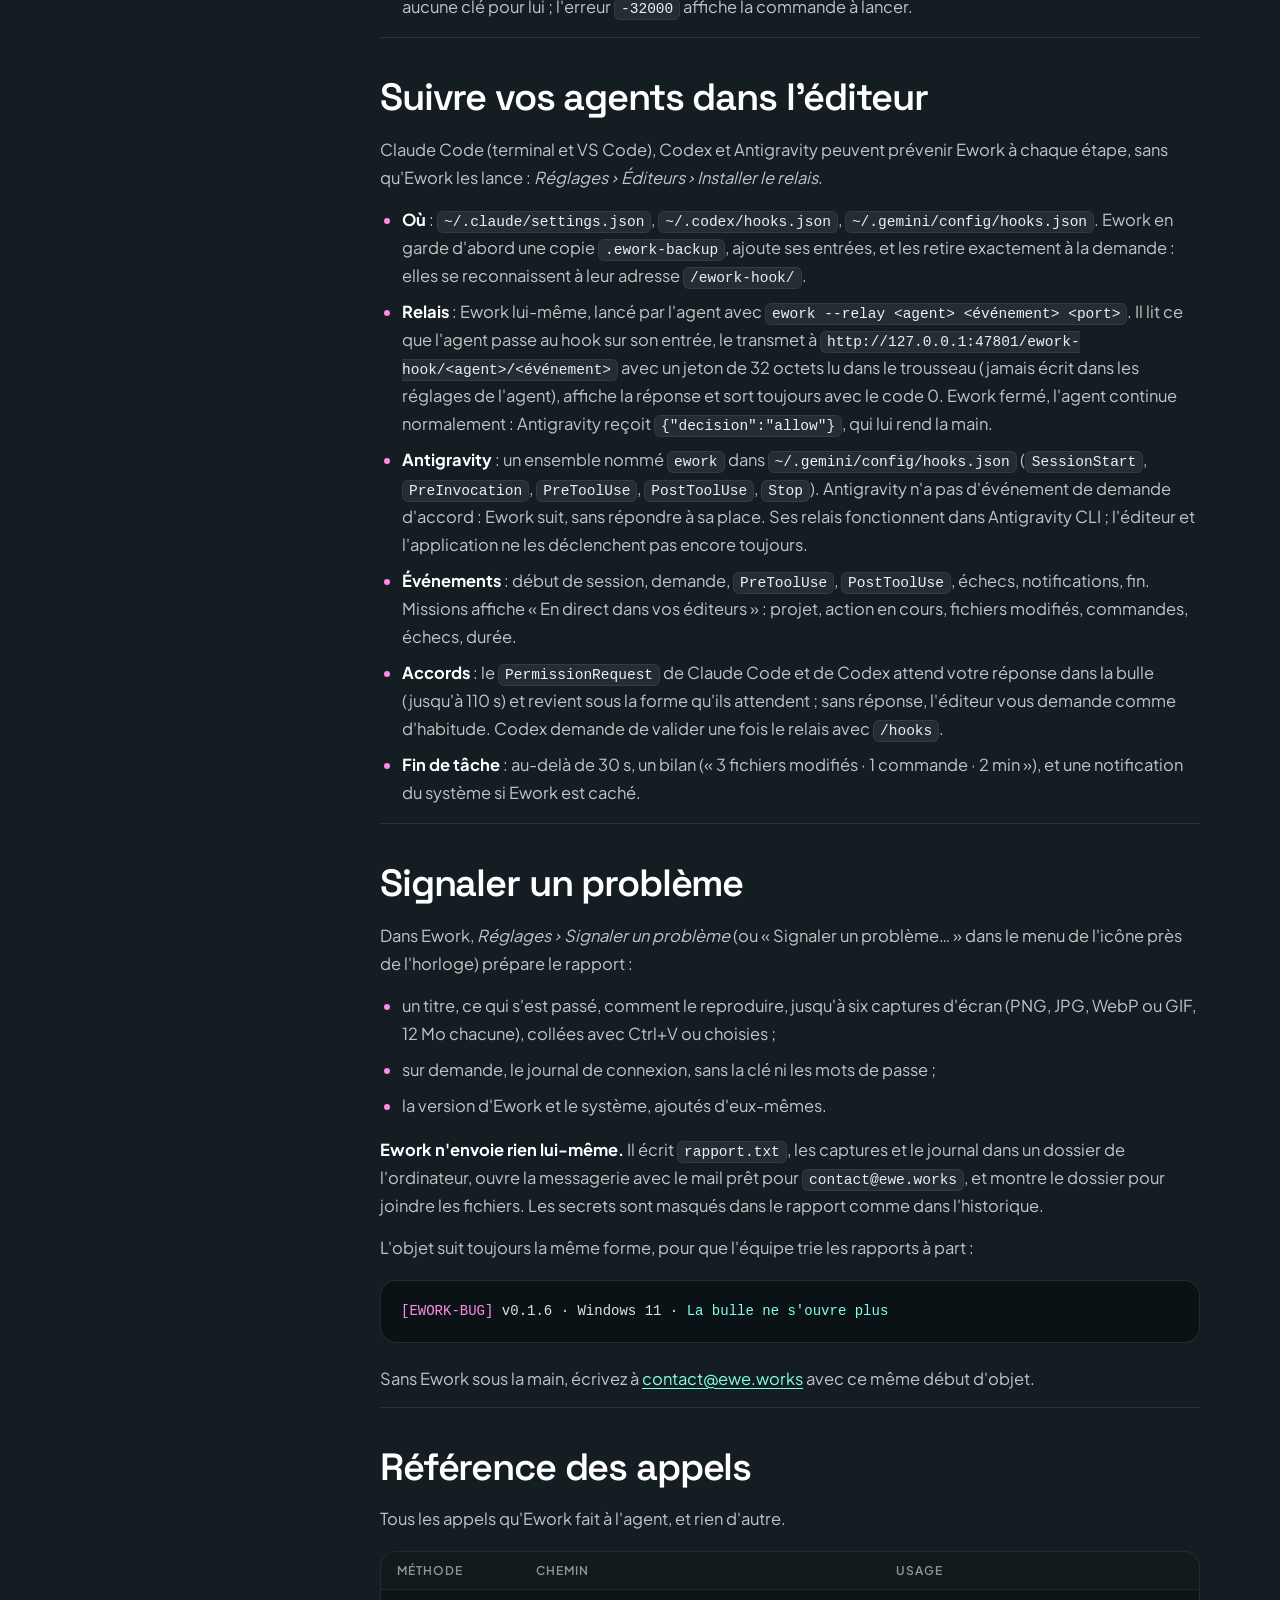
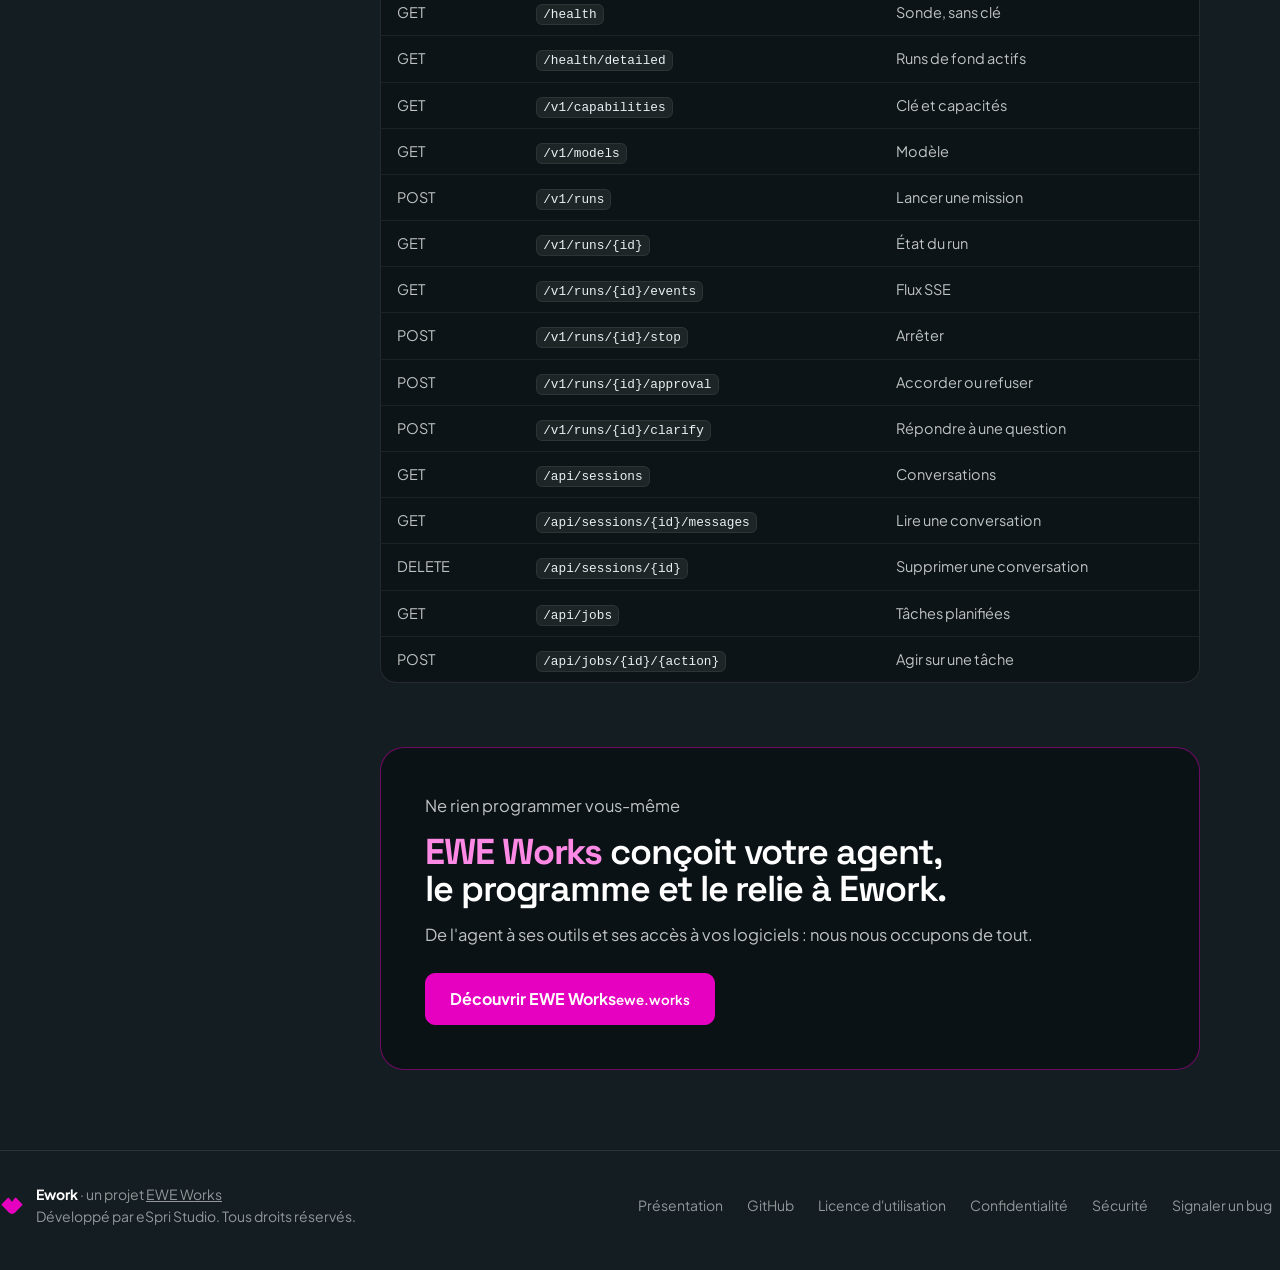
==== commit 3d089bd0: "docs(site): coding agents and editor relays, version 0.2.0 Co-Authored-By: Claude Opus 5.5 <noreply@" ====
--- a/docs/docs.html
+++ b/docs/docs.html
@@ -404,6 +404,45 @@
           </div>
         </section>
 
+        <section id="acp">
+          <h2>Agents de code : Claude Code, Codex, Gemini…</h2>
+          <p>Au lieu d'un serveur Hermes, l'agent d'Ework peut être un agent de code qu'il lance sur l'ordinateur, par l'<a href="https://agentclientprotocol.com" rel="noopener">Agent Client Protocol</a> (ACP) : JSON-RPC 2.0, un message par ligne, sur l'entrée et la sortie standard de l'agent.</p>
+          <div class="table">
+            <table>
+              <thead><tr><th>Agent</th><th>Commande lancée</th></tr></thead>
+              <tbody>
+                <tr><td>Claude Code</td><td><code>npx -y @agentclientprotocol/claude-agent-acp</code></td></tr>
+                <tr><td>Codex</td><td><code>npx -y @agentclientprotocol/codex-acp</code></td></tr>
+                <tr><td>Gemini CLI</td><td><code>npx -y @google/gemini-cli --acp</code></td></tr>
+                <tr><td>Antigravity</td><td><code>agy acp</code> (Antigravity CLI ; trouvé aussi dans <code>%LOCALAPPDATA%\agy\bin</code> ou <code>~/.local/bin</code>), connexion : <code>agy acp --login</code></td></tr>
+                <tr><td>GitHub Copilot</td><td><code>npx -y @github/copilot --acp</code></td></tr>
+                <tr><td>OpenCode, Qwen Code, Goose, Cursor Agent</td><td><code>opencode acp</code>, <code>npx -y @qwen-code/qwen-code --acp</code>, <code>goose acp</code>, <code>cursor-agent acp</code></td></tr>
+                <tr><td>Autre agent</td><td>Toute commande qui parle ACP</td></tr>
+              </tbody>
+            </table>
+          </div>
+          <ul>
+            <li><strong>Lancement</strong> : par le shell du système, dans le dossier de travail choisi (cmd.exe caché sous Windows, shell de connexion sous macOS pour retrouver votre PATH). Les agents <code>npx</code> demandent Node.js et se téléchargent au premier lancement. À la fermeture d'Ework ou au changement d'agent, tout l'arbre de processus est arrêté.</li>
+            <li><strong>Échange</strong> : <code>initialize</code> (protocole 1), <code>session/new</code> par conversation, <code>session/prompt</code> par mission, <code>session/cancel</code> pour arrêter. Les <code>session/update</code> deviennent des gestes : <code>tool_call</code> par genre (<code>read</code>, <code>edit</code>, <code>search</code>, <code>execute</code>, <code>fetch</code>…), <code>agent_message_chunk</code> pour la réponse, <code>plan</code> pour la liste à cocher de l'agent.</li>
+            <li><strong>Accords</strong> : <code>session/request_permission</code> s'affiche dans la bulle avec « Autoriser », « Toujours autoriser » (si l'agent propose <code>allow_always</code>) et « Refuser ».</li>
+            <li><strong>Aucun accès déclaré</strong> : <code>fs</code> et <code>terminal</code> à <code>false</code>. L'agent travaille avec ses propres outils ; Ework ne lit ni n'écrit de fichier pour lui.</li>
+            <li><strong>Connexion</strong> : celle de l'agent, faite une fois dans un terminal (<code>claude</code>, <code>codex login</code>…). Ework ne garde aucune clé pour lui ; l'erreur <code>-32000</code> affiche la commande à lancer.</li>
+          </ul>
+        </section>
+
+        <section id="editeurs">
+          <h2>Suivre vos agents dans l'éditeur</h2>
+          <p>Claude Code (terminal et VS Code), Codex et Antigravity peuvent prévenir Ework à chaque étape, sans qu'Ework les lance : <em>Réglages › Éditeurs › Installer le relais</em>.</p>
+          <ul>
+            <li><strong>Où</strong> : <code>~/.claude/settings.json</code>, <code>~/.codex/hooks.json</code>, <code>~/.gemini/config/hooks.json</code>. Ework en garde d'abord une copie <code>.ework-backup</code>, ajoute ses entrées, et les retire exactement à la demande : elles se reconnaissent à leur adresse <code>/ework-hook/</code>.</li>
+            <li><strong>Relais</strong> : Ework lui-même, lancé par l'agent avec <code>ework --relay &lt;agent&gt; &lt;événement&gt; &lt;port&gt;</code>. Il lit ce que l'agent passe au hook sur son entrée, le transmet à <code>http://127.0.0.1:47801/ework-hook/&lt;agent&gt;/&lt;événement&gt;</code> avec un jeton de 32 octets lu dans le trousseau (jamais écrit dans les réglages de l'agent), affiche la réponse et sort toujours avec le code 0. Ework fermé, l'agent continue normalement : Antigravity reçoit <code>{"decision":"allow"}</code>, qui lui rend la main.</li>
+            <li><strong>Antigravity</strong> : un ensemble nommé <code>ework</code> dans <code>~/.gemini/config/hooks.json</code> (<code>SessionStart</code>, <code>PreInvocation</code>, <code>PreToolUse</code>, <code>PostToolUse</code>, <code>Stop</code>). Antigravity n'a pas d'événement de demande d'accord : Ework suit, sans répondre à sa place. Ses relais fonctionnent dans Antigravity CLI ; l'éditeur et l'application ne les déclenchent pas encore toujours.</li>
+            <li><strong>Événements</strong> : début de session, demande, <code>PreToolUse</code>, <code>PostToolUse</code>, échecs, notifications, fin. Missions affiche « En direct dans vos éditeurs » : projet, action en cours, fichiers modifiés, commandes, échecs, durée.</li>
+            <li><strong>Accords</strong> : le <code>PermissionRequest</code> de Claude Code et de Codex attend votre réponse dans la bulle (jusqu'à 110 s) et revient sous la forme qu'ils attendent ; sans réponse, l'éditeur vous demande comme d'habitude. Codex demande de valider une fois le relais avec <code>/hooks</code>.</li>
+            <li><strong>Fin de tâche</strong> : au-delà de 30 s, un bilan (« 3 fichiers modifiés · 1 commande · 2 min »), et une notification du système si Ework est caché.</li>
+          </ul>
+        </section>
+
         <section id="signaler">
           <h2>Signaler un problème</h2>
           <p>Dans Ework, <em>Réglages › Signaler un problème</em> (ou « Signaler un problème… » dans le menu de l'icône près de l'horloge) prépare le rapport :</p>
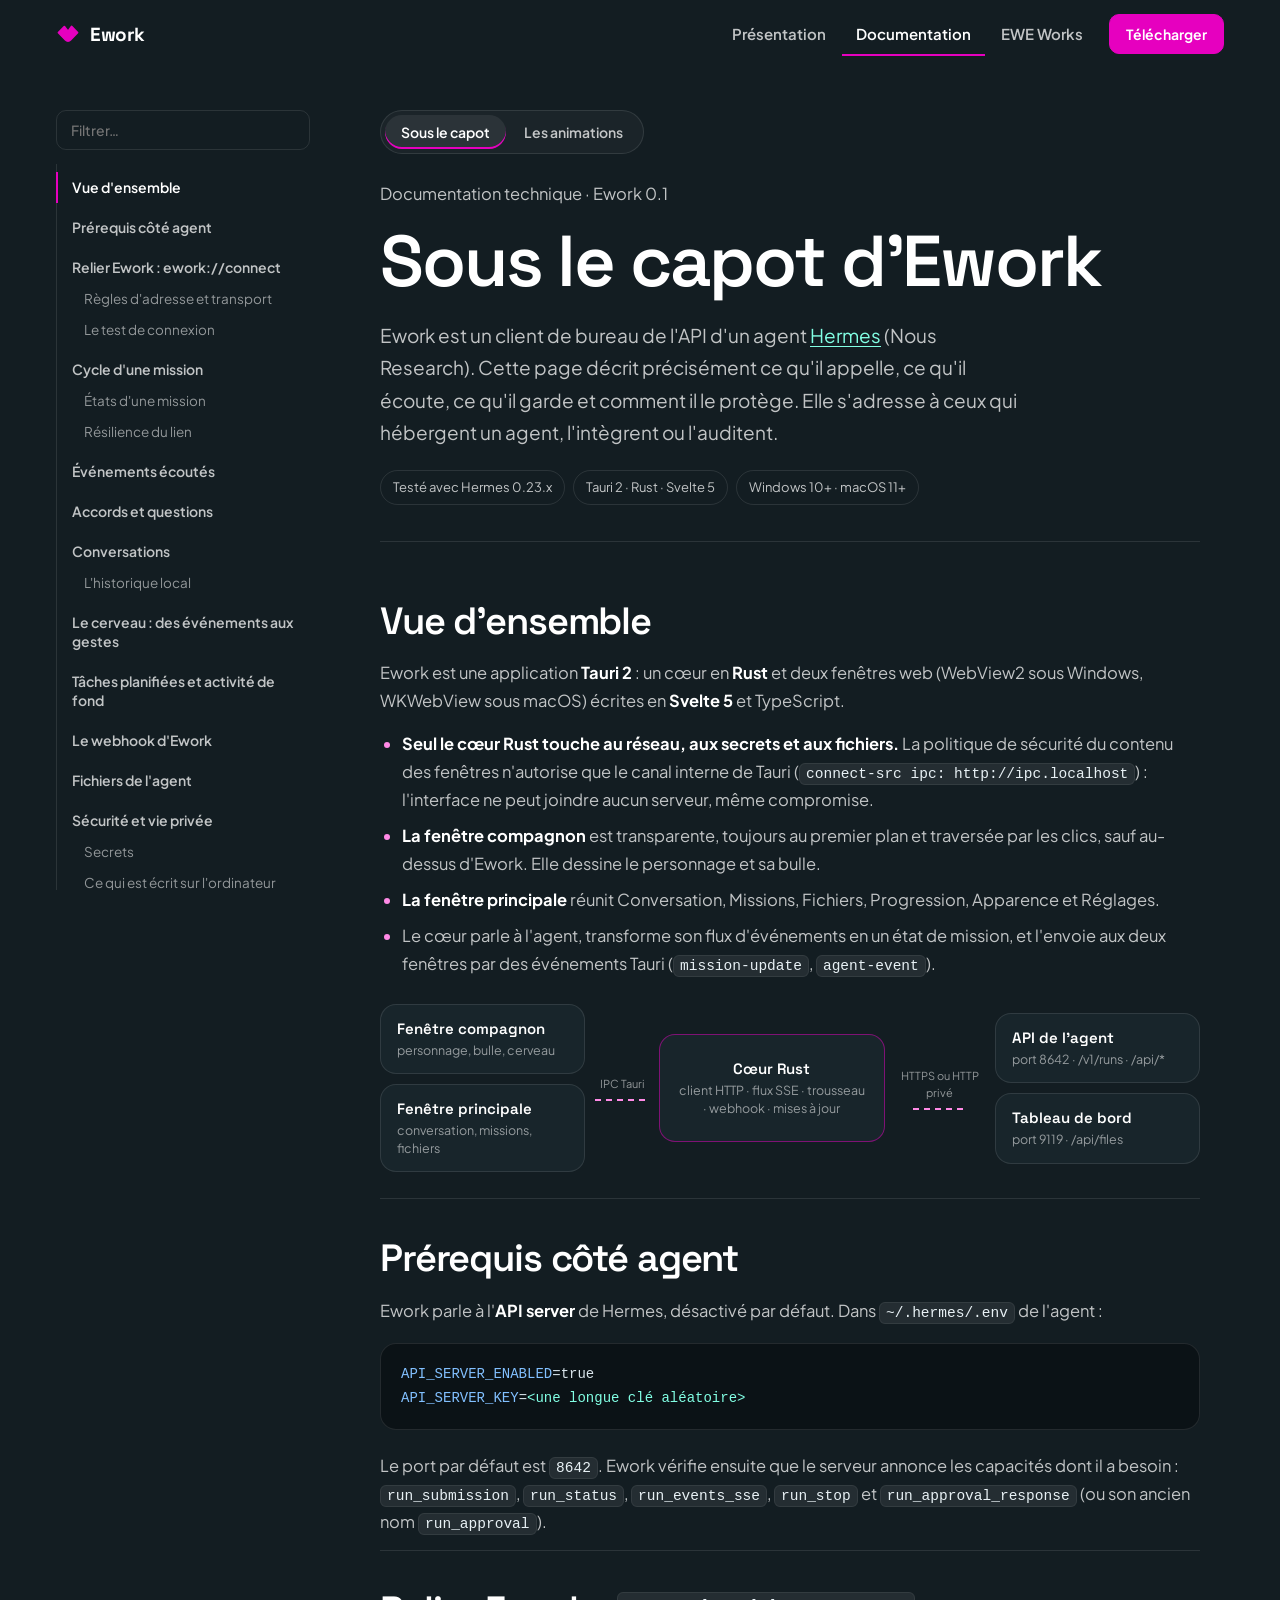
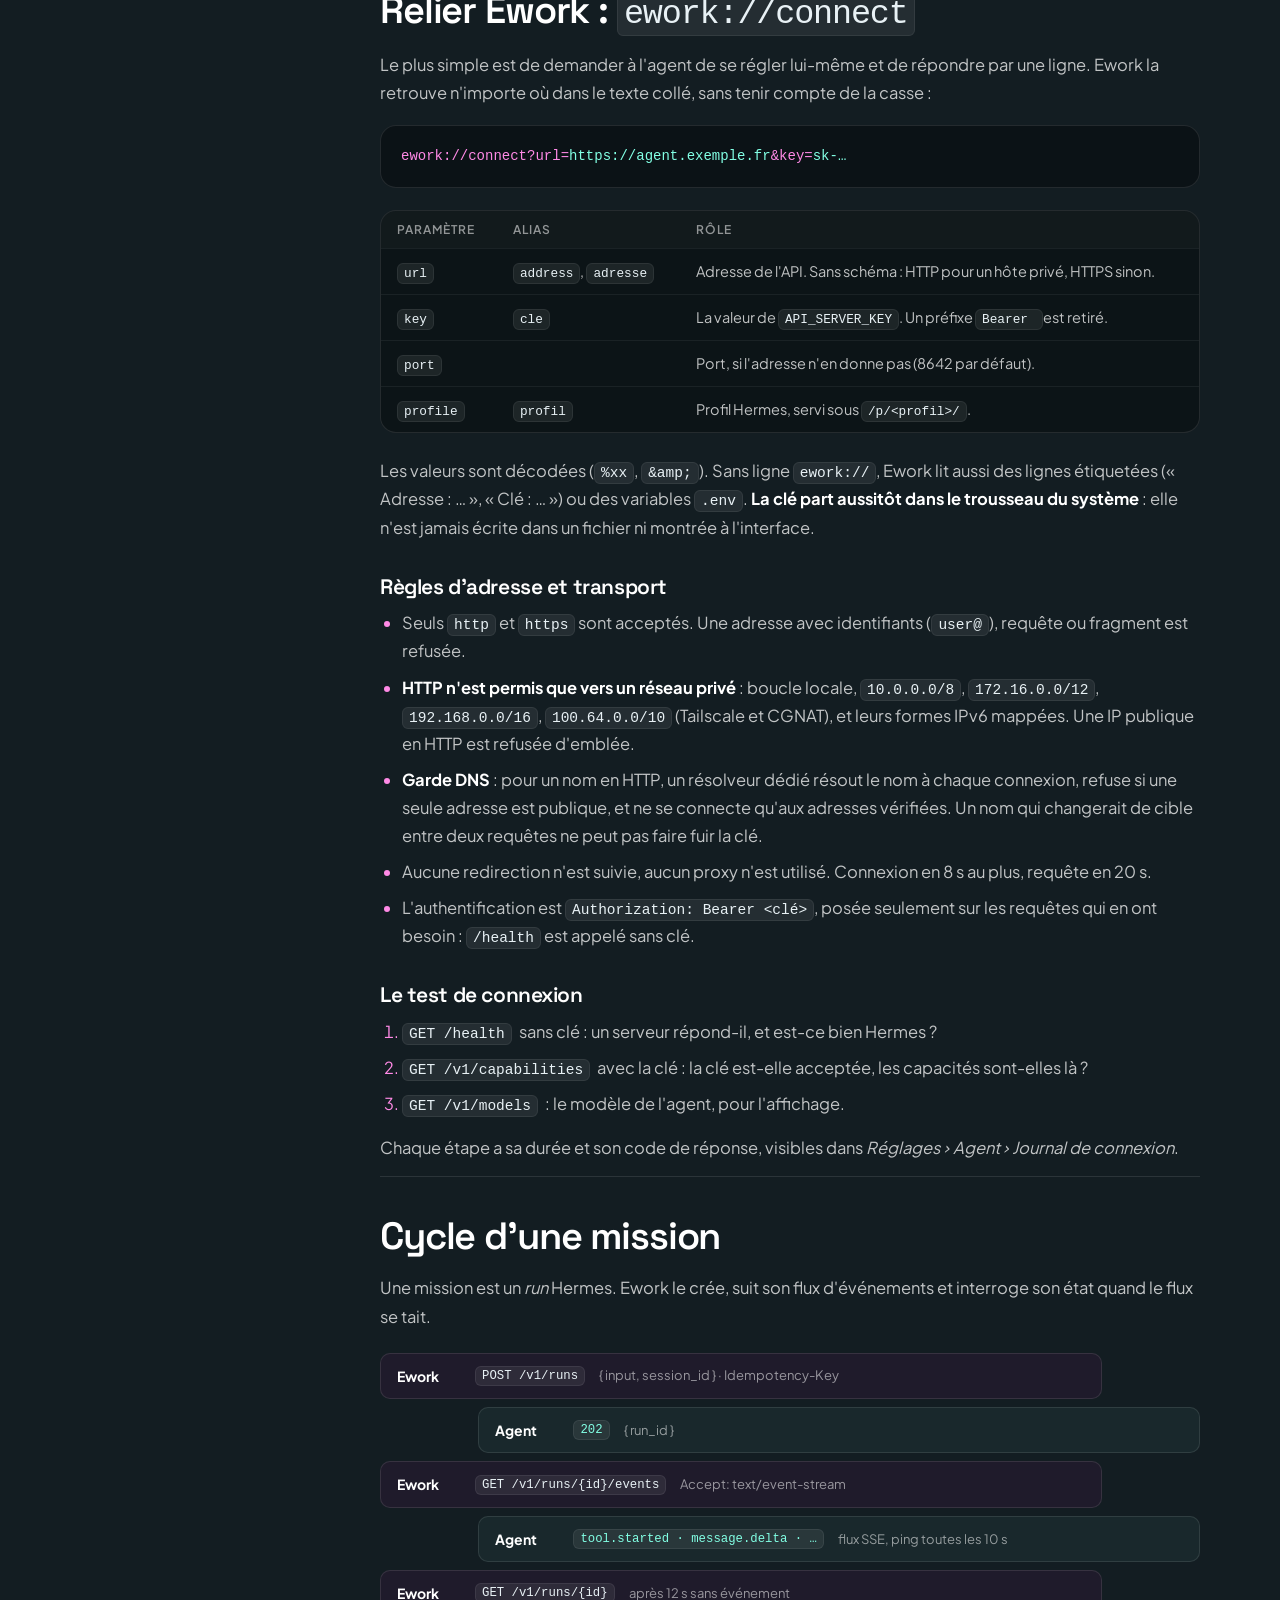
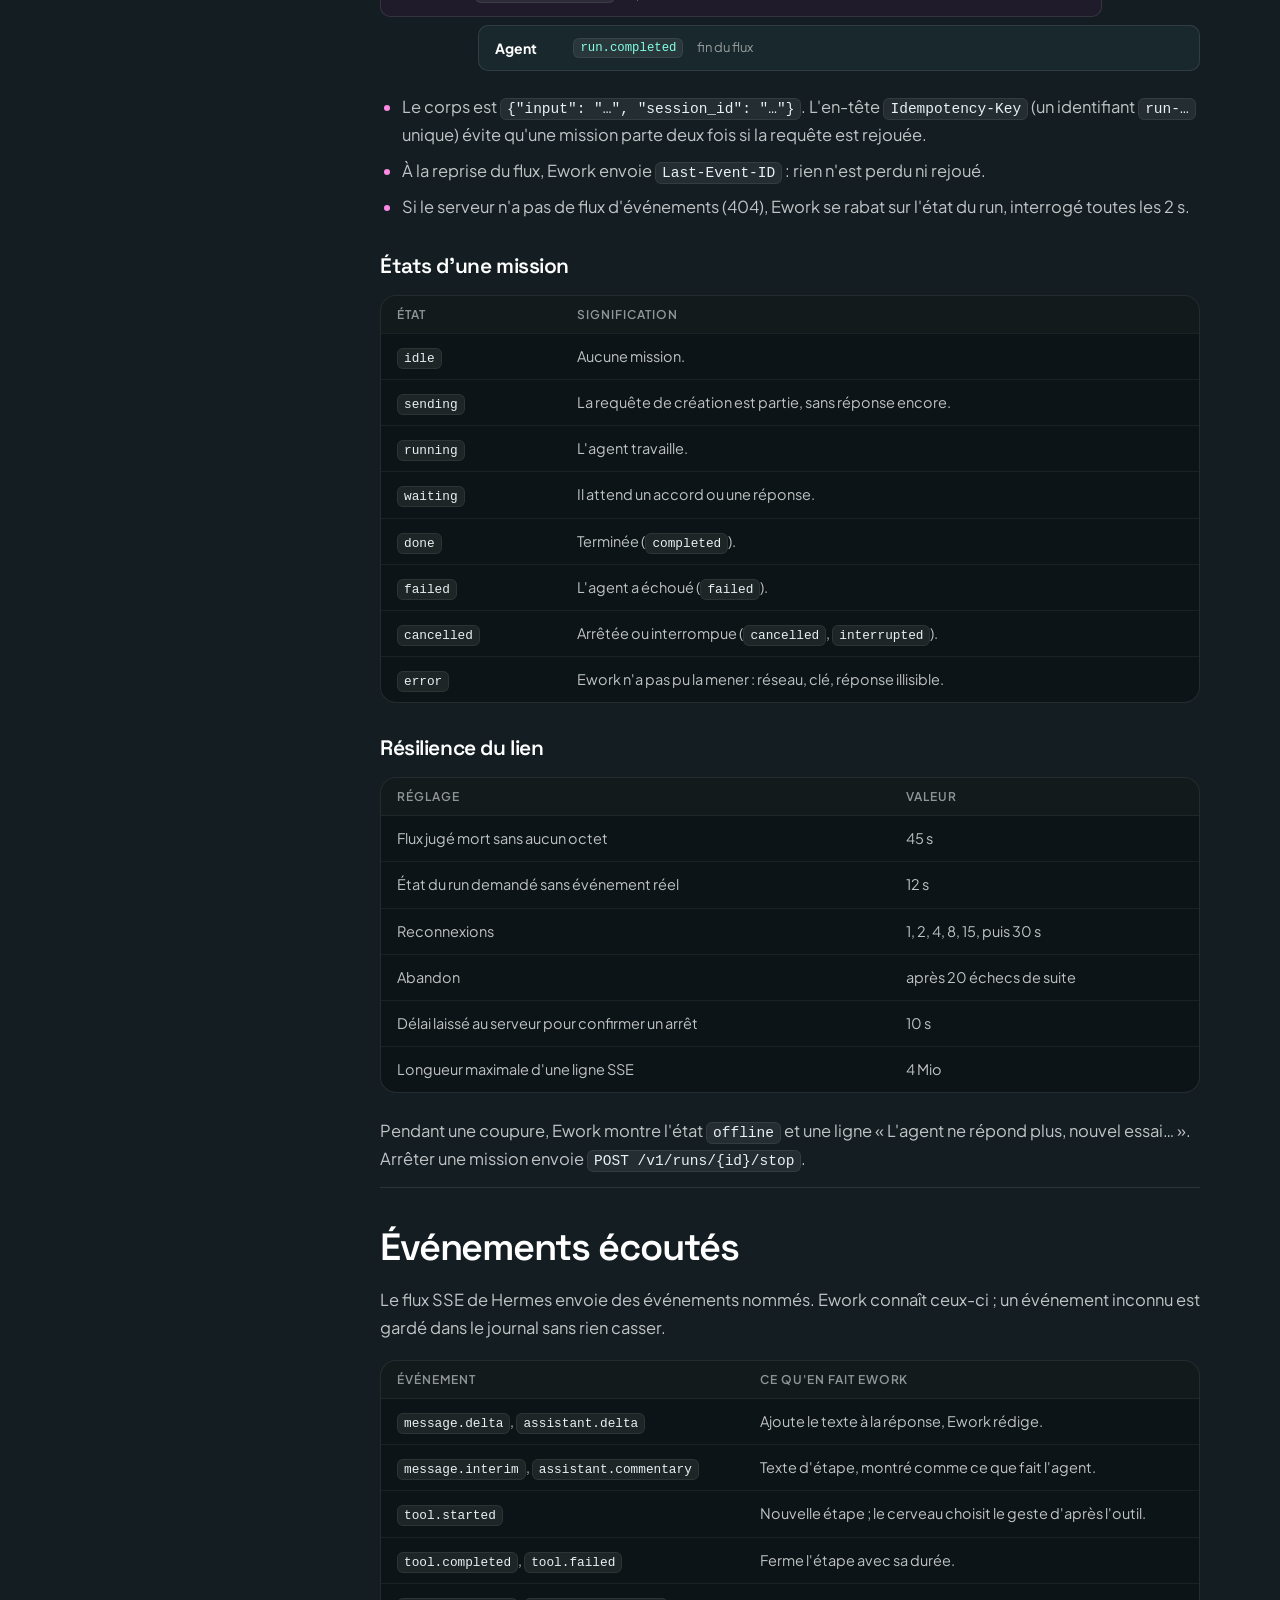
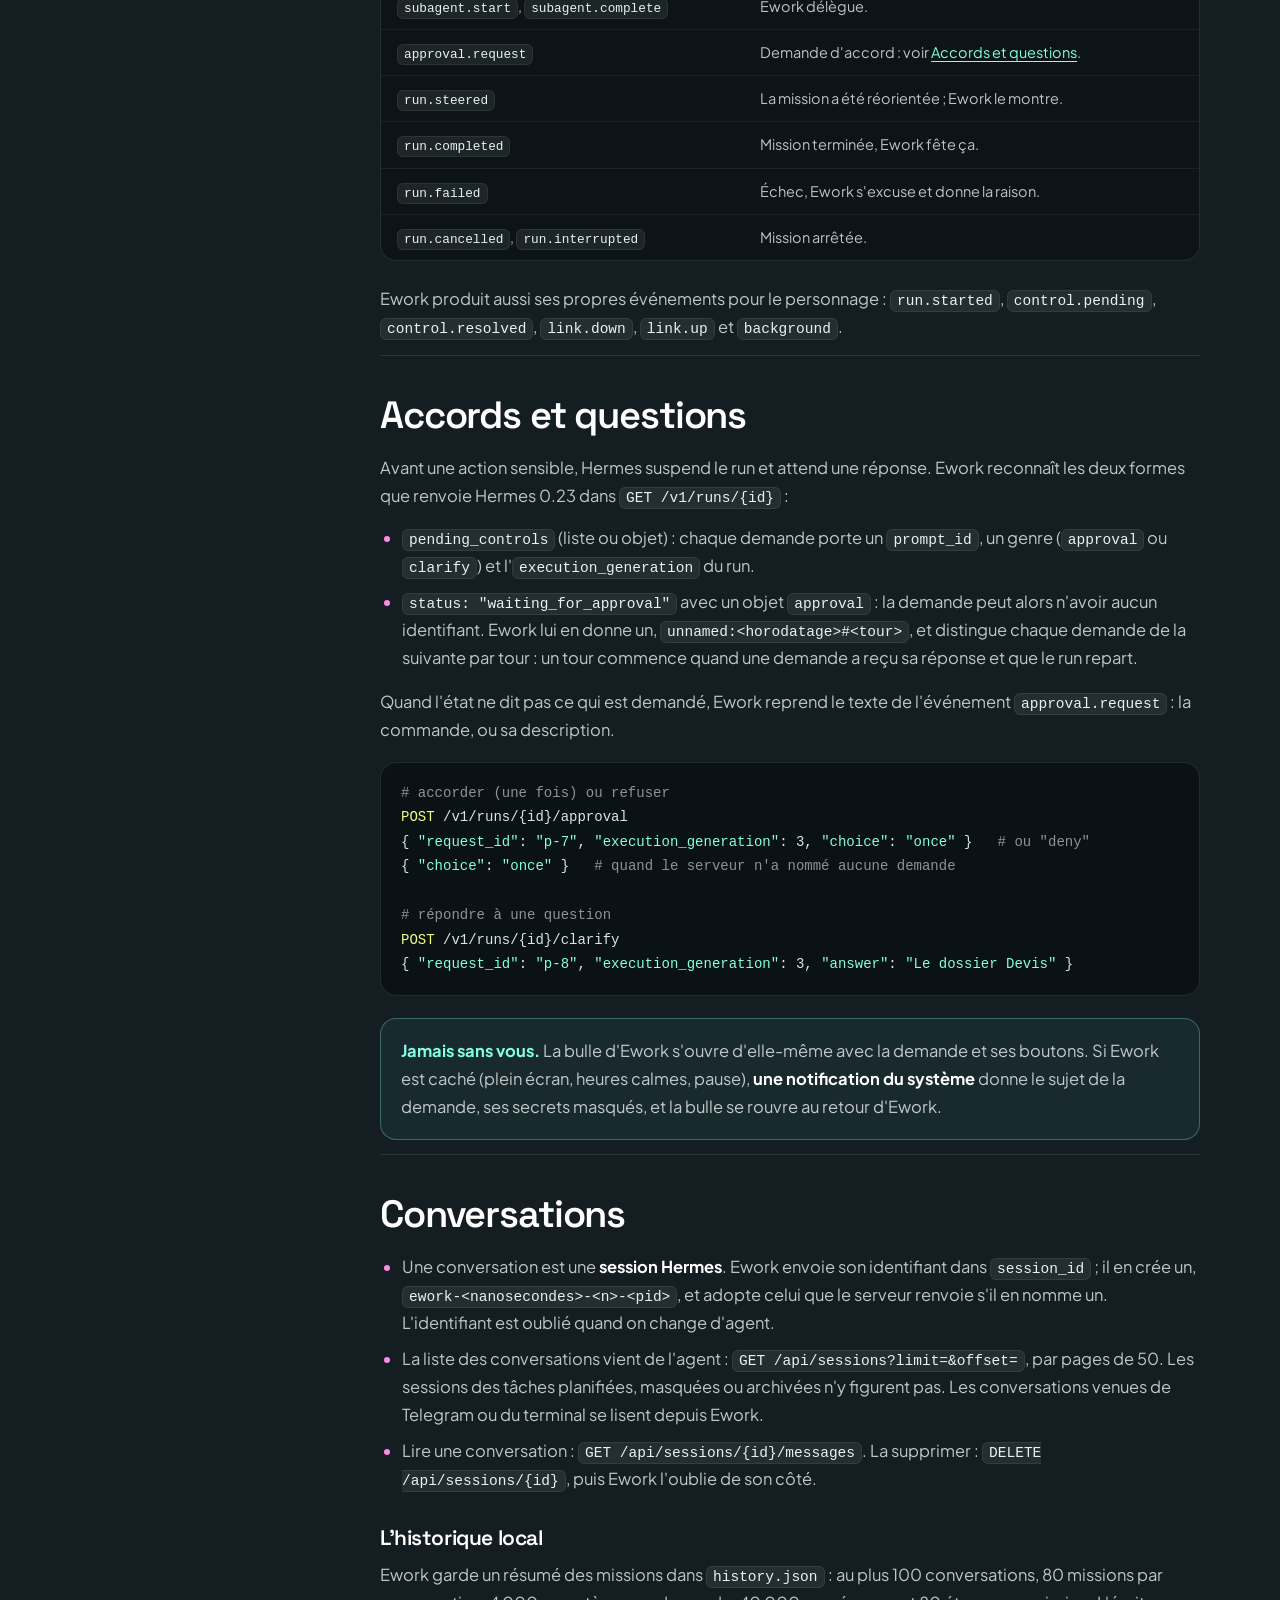
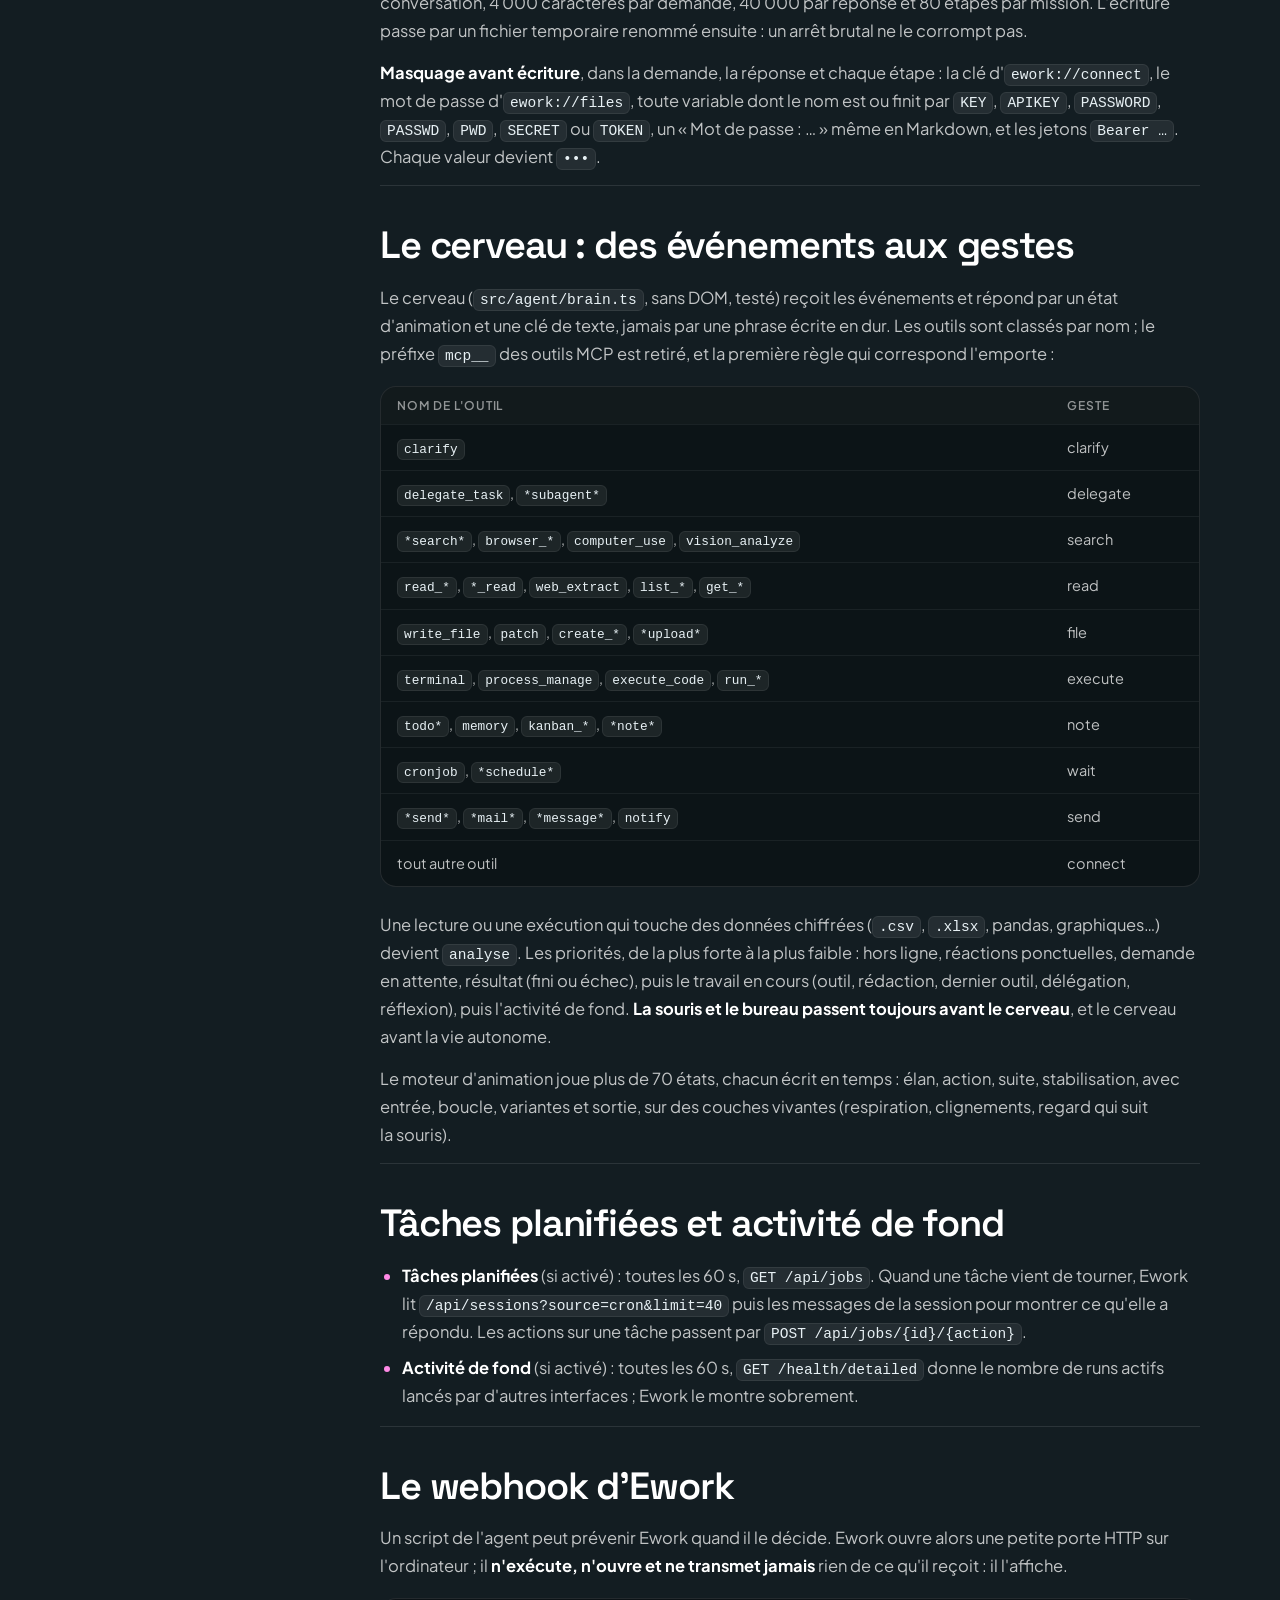
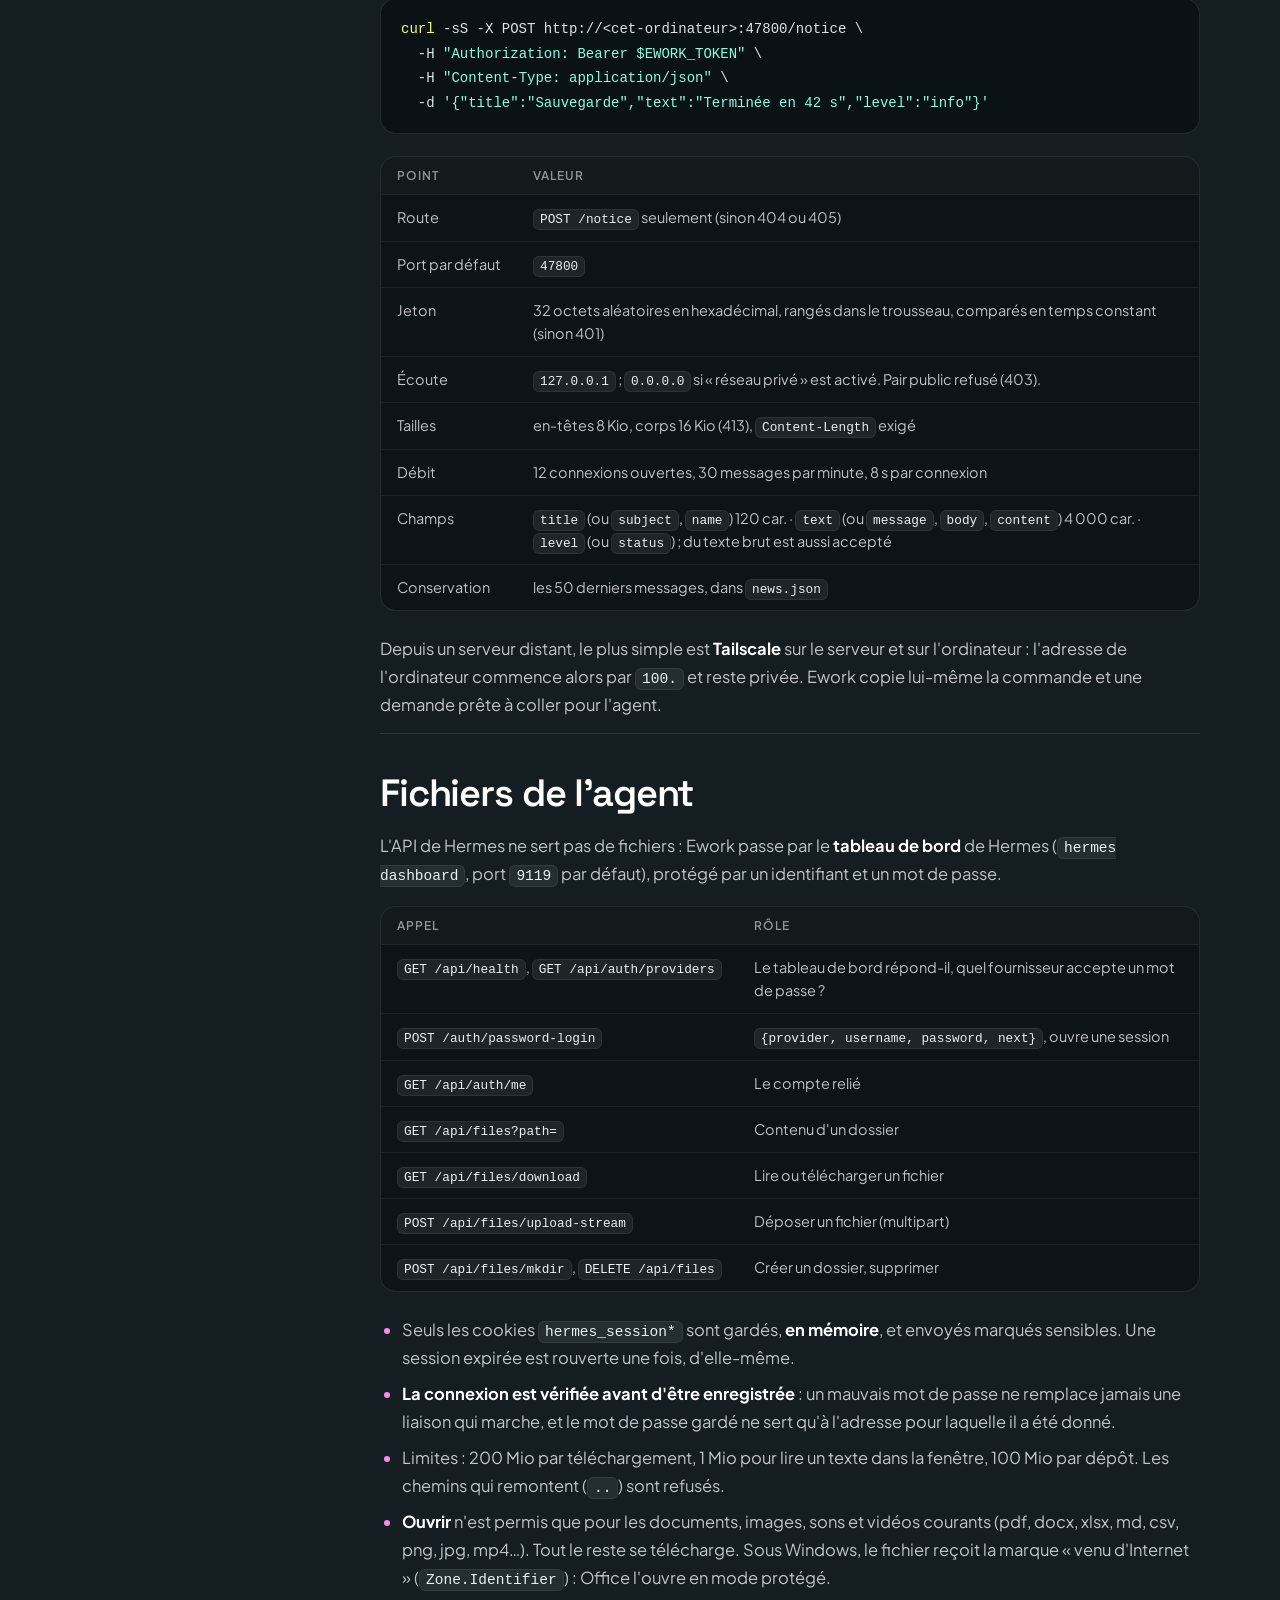
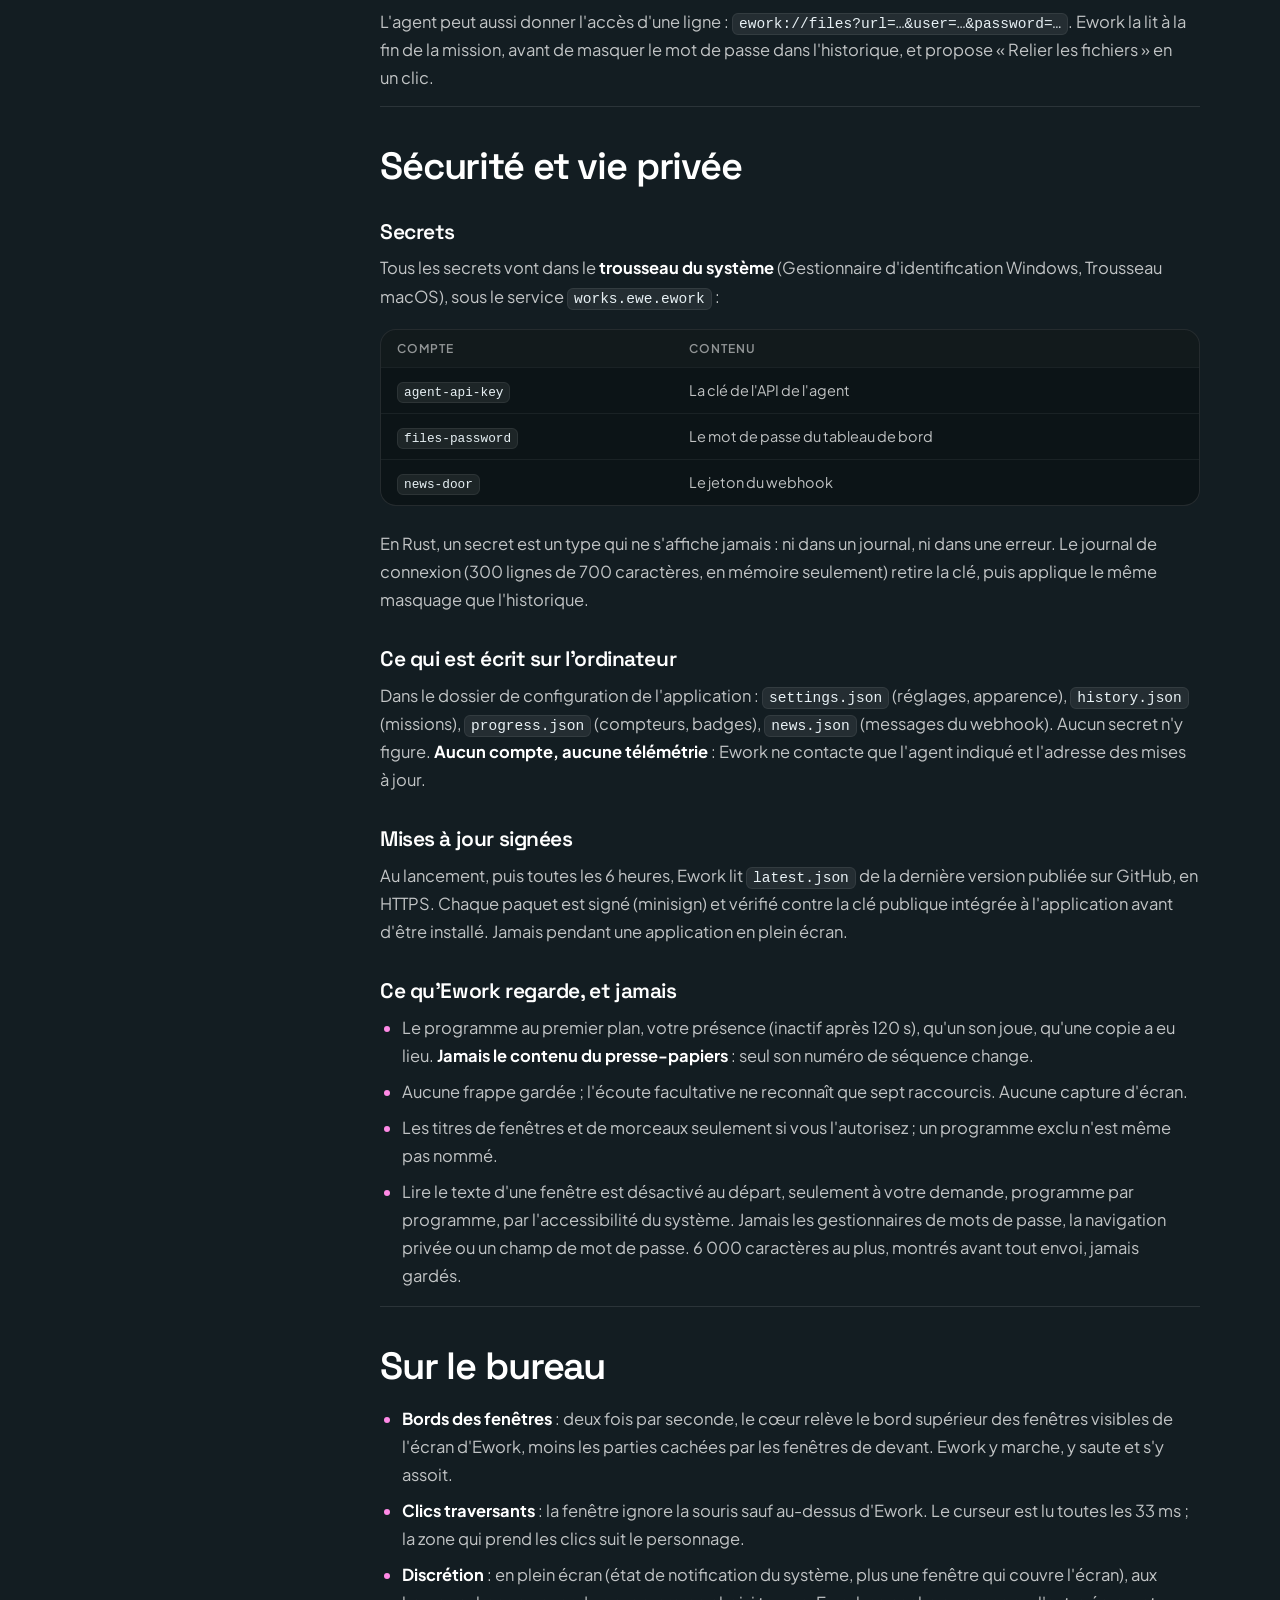
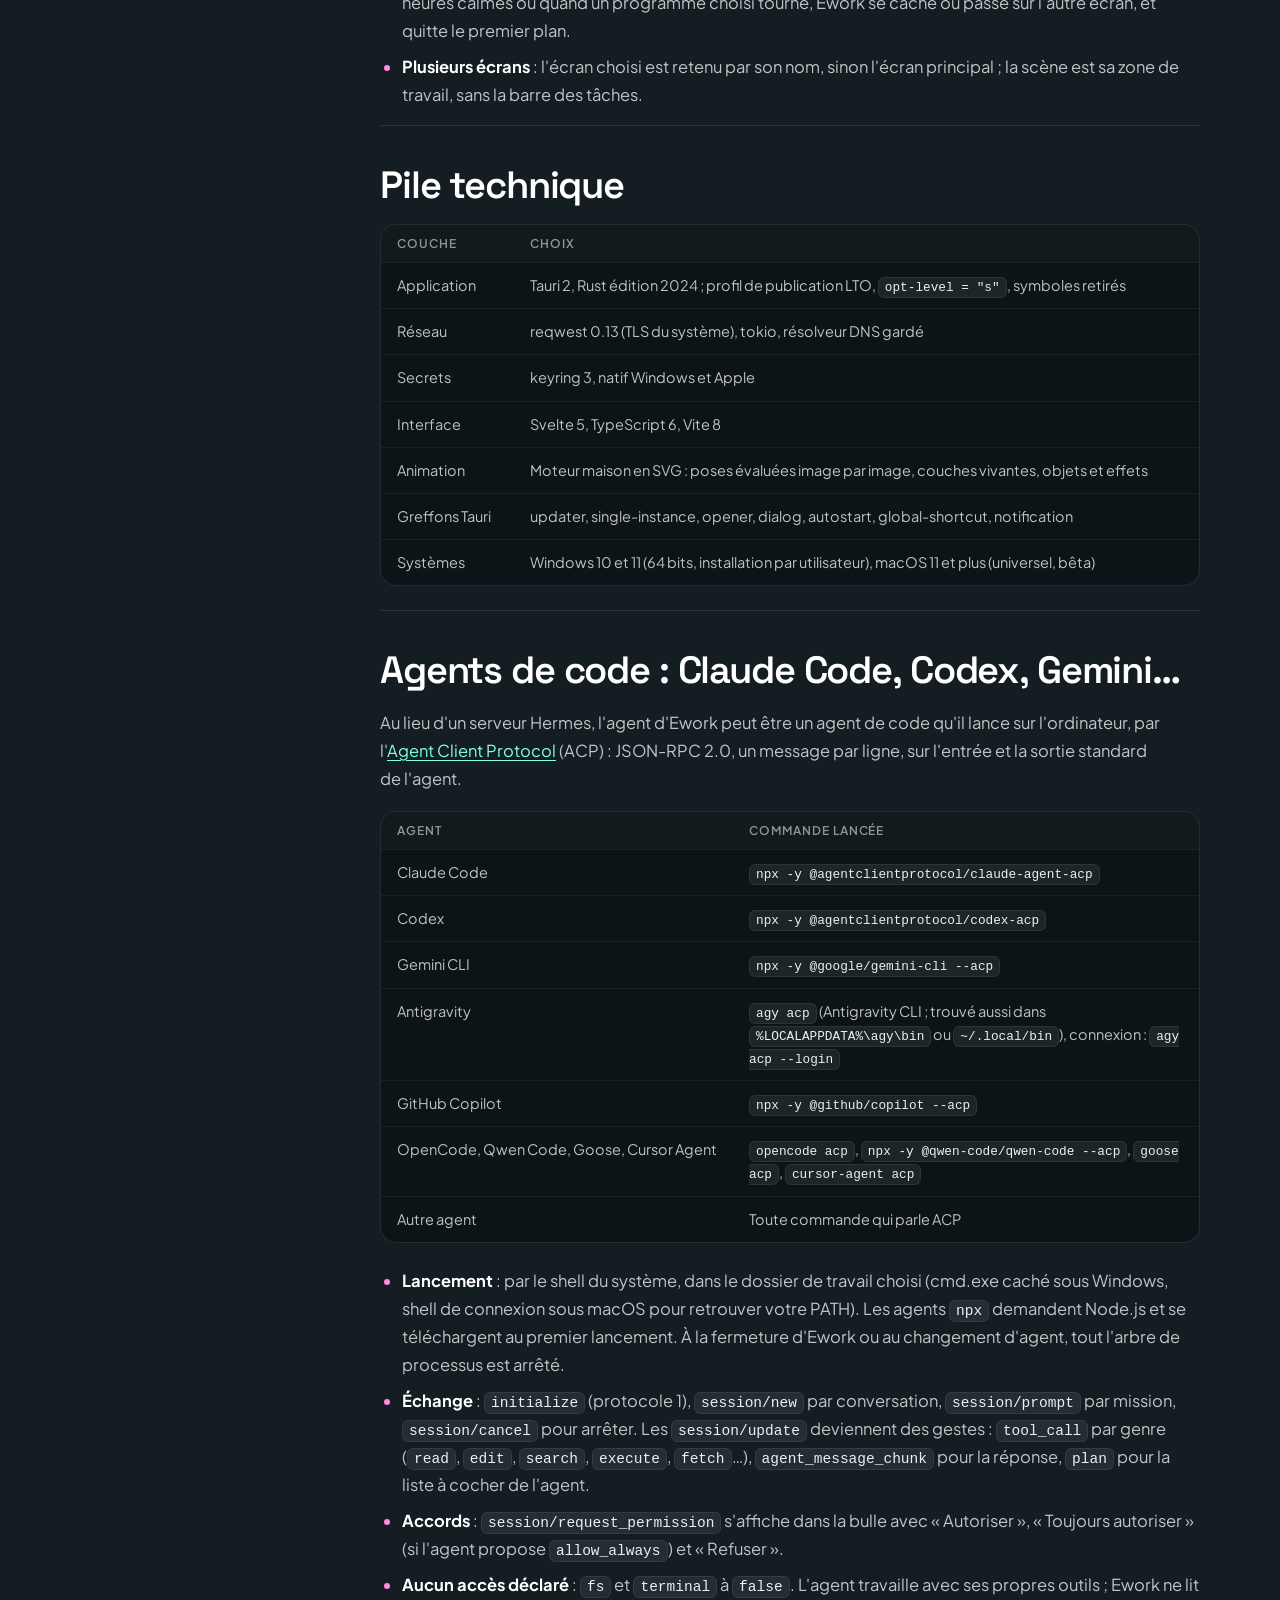
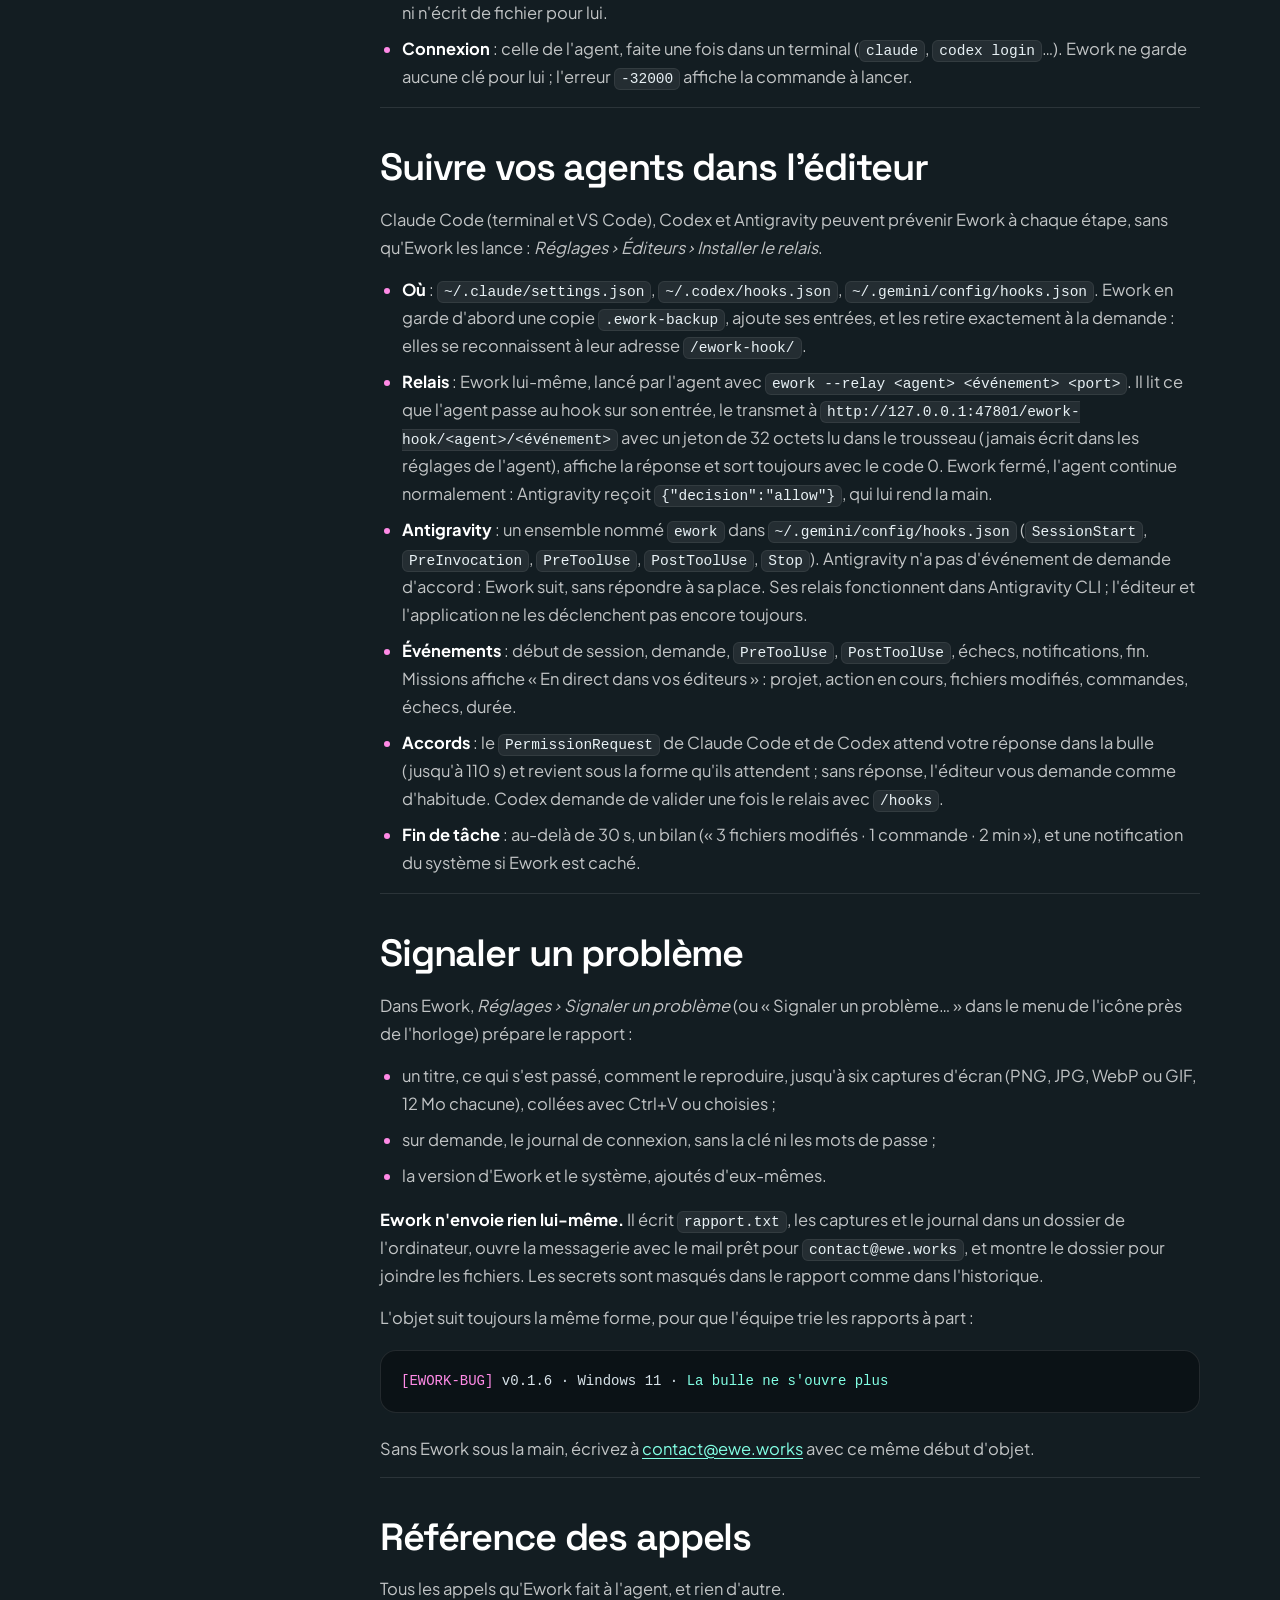
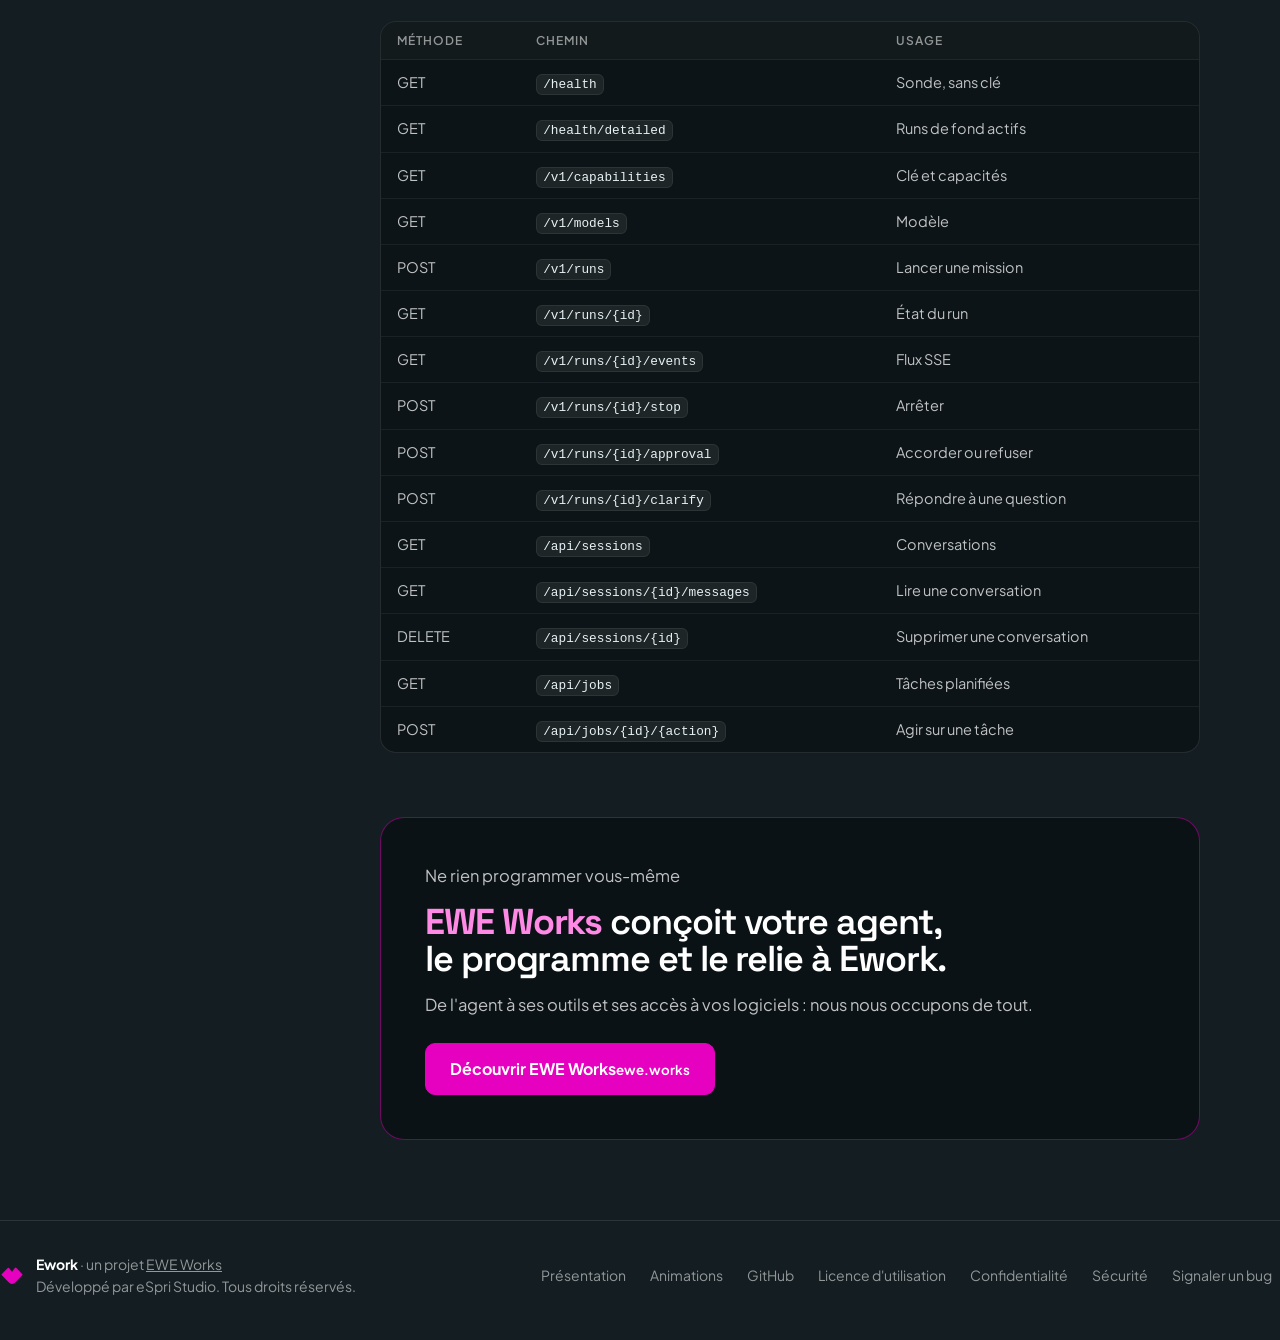
==== commit c969962e: "docs(site): animations page, every state with what sets it off Co-Authored-By: Claude Opus 5.5 <nore" ====
--- a/docs/docs.html
+++ b/docs/docs.html
@@ -47,10 +47,10 @@
         ]
       }
     </script>
-    <script type="module" crossorigin src="./assets/docs-WPIO4tjR.js"></script>
-    <link rel="modulepreload" crossorigin href="./assets/menu-WfuX1_xE.js">
-    <link rel="stylesheet" crossorigin href="./assets/menu-CJUg7sd7.css">
-    <link rel="stylesheet" crossorigin href="./assets/docs-DayJQrXV.css">
+    <script type="module" crossorigin src="./assets/menu-BJQuW52p.js"></script>
+    <script type="module" crossorigin src="./assets/docs-7ESPq0jv.js"></script>
+    <link rel="stylesheet" crossorigin href="./assets/menu-D86-ZrPP.css">
+    <link rel="stylesheet" crossorigin href="./assets/docs-DfB8LxZZ.css">
   </head>
   <body class="docs">
     <a class="skip" href="#doc">Aller au contenu</a>
@@ -83,6 +83,10 @@
 
       <main class="doc" id="doc">
         <header class="doc-head">
+          <nav class="doc-tabs" aria-label="Documentation">
+            <a href="./docs.html" aria-current="page">Sous le capot</a>
+            <a href="./animations.html">Les animations</a>
+          </nav>
           <p class="kicker">Documentation technique · Ework <span data-version>0.1</span></p>
           <h1>Sous le capot d'Ework</h1>
           <p class="lede">Ework est un client de bureau de l'API d'un agent <a href="https://github.com/NousResearch/hermes-agent" rel="noopener">Hermes</a> (Nous Research). Cette page décrit précisément ce qu'il appelle, ce qu'il écoute, ce qu'il garde et comment il le protège. Elle s'adresse à ceux qui hébergent un agent, l'intègrent ou l'auditent.</p>
@@ -500,6 +504,7 @@
       </div>
       <nav aria-label="Liens">
         <a href="./">Présentation</a>
+        <a href="./animations.html">Animations</a>
         <a href="https://github.com/maximelebatardsartre/ework">GitHub</a>
         <a href="https://github.com/maximelebatardsartre/ework/blob/main/LICENCE-UTILISATION.md">Licence d'utilisation</a>
         <a href="https://github.com/maximelebatardsartre/ework/blob/main/CONFIDENTIALITE.md">Confidentialité</a>
--- a/docs/assets/menu-D86-ZrPP.css
+++ b/docs/assets/menu-D86-ZrPP.css
@@ -0,0 +1 @@
+@font-face{font-family:Plus Jakarta Sans;src:url(../fonts/jakarta.woff2)format("woff2");font-weight:200 800;font-display:swap}@font-face{font-family:Space Grotesk;src:url(../fonts/grotesk.woff2)format("woff2");font-weight:300 700;font-display:swap}:root{--lightningcss-light: ;--lightningcss-dark:initial;color-scheme:dark;--night:#131d22;--deep:#0b1216;--raise:#ffffff09;--raise-2:#ffffff12;--line:#ffffff1a;--line-2:#ffffff2e;--ink:#fff;--ink-2:#ffffffbd;--ink-3:#ffffff8a;--pink:#e600bf;--pink-text:#ff8ae6;--mint:#82ffe4;--yellow:#f0ff82;--ui:"Plus Jakarta Sans", system-ui, sans-serif;--display:"Space Grotesk", system-ui, sans-serif;--mono:ui-monospace, "Cascadia Mono", "SF Mono", Menlo, Consolas, monospace;--r1:10px;--r2:16px;--r3:24px;--gut:clamp(16px, 5vw, 56px);--wrap:1200px;--ease:cubic-bezier(.22, 1, .36, 1)}*,:before,:after{box-sizing:border-box}html{scroll-behavior:smooth;-webkit-text-size-adjust:100%;scroll-padding-top:92px}body{background:var(--night);color:var(--ink);font:400 17px/1.6 var(--ui);-webkit-font-smoothing:antialiased;margin:0;overflow-x:clip}a{color:inherit}svg{display:block}h1,h2,h3{font-family:var(--display);letter-spacing:-.03em;text-wrap:balance;margin:0;font-weight:600;line-height:1.04}p{text-wrap:pretty;margin:0}strong{color:var(--ink);font-weight:700}::selection{background:var(--pink);color:#fff}:focus-visible{outline:2px solid var(--pink-text);outline-offset:3px;border-radius:6px}.skip{z-index:200;border-radius:var(--r1);background:var(--pink);padding:12px 18px;font-weight:700;text-decoration:none;position:fixed;top:16px;left:16px;translate:0 -200%}.skip:focus{translate:0}.wrap{width:min(var(--wrap), 100% - 2 * var(--gut));margin-inline:auto}main>section{padding-block:clamp(72px,10vw,128px)}main>section+section{border-top:1px solid var(--line)}.btn{border-radius:var(--r1);border:1px solid var(--line-2);min-height:44px;color:var(--ink);font:650 15px/1.2 var(--ui);cursor:pointer;-webkit-tap-highlight-color:transparent;background:0 0;justify-content:center;align-items:center;gap:10px;padding:10px 20px;text-decoration:none;transition:background .2s,border-color .2s,translate .12s;display:inline-flex}.btn:hover{background:var(--raise-2);border-color:#ffffff4d}.btn:active{translate:0 1px}.btn-main{background:var(--pink);border-color:var(--pink)}.btn-main:hover{background:#cc00a9;border-color:#cc00a9}.btn-lg{min-height:52px;padding:12px 24px;font-size:16px}.btn-sm{min-height:40px;padding:8px 16px;font-size:14px}.os-ico svg{width:20px;height:20px}.nav{z-index:50;height:68px;padding-inline:max(var(--gut), (100% - var(--wrap)) / 2);isolation:isolate;align-items:center;gap:12px;display:flex;position:fixed;inset:0 0 auto}.nav:before{content:"";z-index:-1;border-bottom:1px solid #0000;transition:background .3s,border-color .3s;position:absolute;inset:0}.nav.stuck:before{border-color:var(--line);-webkit-backdrop-filter:blur(14px);background:#131d22e0}.nav.open:before{-webkit-backdrop-filter:none;background:0 0;border-color:#0000}.brand{z-index:2;min-height:44px;font:700 19px var(--display);letter-spacing:-.02em;align-items:center;gap:10px;text-decoration:none;display:flex;position:relative}.brand svg{width:24px;color:var(--pink)}.menu{align-items:center;gap:2px;margin-left:auto;display:flex}.menu a:not(.btn){border-radius:var(--r1);min-height:44px;color:var(--ink-2);align-items:center;padding:0 14px;font-size:15px;font-weight:600;text-decoration:none;transition:color .2s,background .2s;display:inline-flex}.menu a:not(.btn):hover{color:var(--ink);background:var(--raise-2)}.menu a[aria-current=page]{color:var(--ink);box-shadow:inset 0 -2px 0 var(--pink);border-radius:0}.menu-dl{display:none!important}.burger{border:1px solid var(--line-2);border-radius:var(--r1);cursor:pointer;background:0 0;width:44px;height:44px;margin-left:4px;display:none;position:relative}.burger span{height:2px;transition:translate .3s var(--ease), rotate .3s var(--ease);background:#fff;border-radius:2px;position:absolute;left:12px;right:12px}.burger span:first-child{translate:0 -4px}.burger span:last-child{translate:0 4px}.nav.open .burger span:first-child{translate:0;rotate:45deg}.nav.open .burger span:last-child{translate:0;rotate:-45deg}.head{max-width:720px;margin-bottom:clamp(36px,5vw,56px)}.head h2{font-size:clamp(30px,3.8vw,48px)}.head p{color:var(--ink-2);margin-top:16px;font-size:clamp(16px,1.4vw,18px)}.hero{grid-template-columns:minmax(0,.92fr) minmax(0,1.08fr);align-items:center;gap:clamp(32px,5vw,72px);min-height:min(100svh,940px);display:grid;padding-top:120px!important}.hero h1{letter-spacing:-.04em;font-size:clamp(40px,5.2vw,72px)}.lede{max-width:34em;color:var(--ink-2);margin-top:22px;font-size:clamp(17px,1.5vw,19px)}.ctas{flex-wrap:wrap;gap:12px;margin-top:32px;display:flex}.facts{border-top:1px solid var(--line);grid-template-columns:repeat(3,auto);justify-content:start;gap:8px 32px;margin:36px 0 0;padding-top:22px;display:grid}.facts dt{font:500 12px var(--mono);letter-spacing:.06em;text-transform:uppercase;color:var(--ink-3)}.facts dd{margin:4px 0 0;font-size:15px;font-weight:600}.hero-copy,.desk{animation:enter .9s var(--ease) both}.desk{animation-delay:.12s}@keyframes enter{0%{opacity:0;translate:0 16px}}.desk{margin:0;position:relative}.screen{aspect-ratio:16/11;border-radius:var(--r3);border:1px solid var(--line);background:linear-gradient(180deg, #ffffff08, transparent 40%), var(--deep);position:relative;overflow:hidden}.win{border-radius:var(--r2);background:#18252b;border:1px solid #ffffff1f;position:absolute;box-shadow:0 24px 50px -24px #000c}.win-bar{border-bottom:1px solid var(--line);height:34px;color:var(--ink-3);align-items:center;gap:6px;padding:0 12px;font-size:12px;display:flex}.win-bar i{background:#ffffff29;border-radius:50%;width:9px;height:9px}.win-bar span{white-space:nowrap;text-overflow:ellipsis;margin-left:8px;overflow:hidden}.win-doc{width:56%;height:58%;top:7%;left:5%}.win-chat{width:60%;height:40%;bottom:15%;right:5%;overflow:visible}.paper{align-content:start;gap:9px;padding:18px;display:grid}.paper .h{font:600 16px var(--display)}.paper .l{background:#ffffff17;border-radius:4px;height:7px}.w90{width:90%}.w85{width:85%}.w75{width:75%}.w60{width:60%}.chart{background:#ffffff08;border-radius:8px;align-items:flex-end;gap:6px;height:64px;margin:6px 0;padding:8px 10px;display:flex}.chart span{height:var(--h);background:var(--mint);opacity:.75;transform-origin:bottom;transition:transform .7s var(--ease);border-radius:3px 3px 1px 1px;flex:1}.paper:not(.fresh) .chart span{transform:scaleY(.2)}.chat{align-content:start;gap:8px;padding:12px 14px;font-size:13px;line-height:1.45;display:grid}.msg{opacity:0;border-radius:12px;max-width:90%;min-height:1.45em;padding:8px 12px;transition:opacity .3s}.msg.on{opacity:1}.msg.me{background:#e600bf2e;border-bottom-right-radius:4px;justify-self:end}.msg.agent{background:#ffffff0f;border-bottom-left-radius:4px}.status{color:var(--ink-3);opacity:0;align-items:center;gap:8px;font-size:12px;transition:opacity .3s;display:flex}.status.on{opacity:1}.status.busy{color:var(--mint)}.spin{opacity:0;border:2px solid;border-right-color:#0000;border-radius:50%;width:11px;height:11px}.status.busy .spin{opacity:1;animation:.9s linear infinite rot}@keyframes rot{to{rotate:360deg}}.walkway{--x:.5;height:0;position:absolute;top:0;left:7%;right:7%}.hero-rig{bottom:0;left:calc(var(--x) * 100%);aspect-ratio:180/190;cursor:pointer;background:0 0;border:0;width:clamp(96px,12vw,150px);padding:0;position:absolute;translate:-50% 21.05%}.hero-rig:focus-visible{outline-offset:-8px}.rig-host svg{width:100%;height:100%}.bubble{bottom:clamp(82px,10vw,124px);left:calc(var(--x) * 100%);max-width:80%;color:var(--night);font:650 12.5px var(--ui);white-space:nowrap;opacity:0;transition:opacity .25s, translate .25s var(--ease);pointer-events:none;background:#fff;border-radius:12px;padding:7px 12px;position:absolute;translate:-50% 6px}.bubble:after{content:"";background:#fff;border-radius:2px;width:10px;height:10px;position:absolute;bottom:-5px;left:50%;translate:-50%;rotate:45deg}.bubble.on{opacity:1;translate:-50%}.toast{border:1px solid var(--line);color:var(--ink-2);opacity:0;transition:opacity .3s, translate .3s var(--ease);background:#1b2a31;border-radius:12px;gap:1px;padding:10px 14px 10px 38px;font-size:12px;display:grid;position:absolute;top:5%;right:4%;translate:0 -8px}.toast b{color:var(--ink)}.toast:before{content:"";background:var(--mint);border-radius:50%;width:16px;height:16px;position:absolute;top:50%;left:12px;translate:0 -50%}.toast.on{opacity:1;translate:0}.taskbar{border-top:1px solid var(--line);background:#ffffff0a;align-items:center;gap:8px;height:9%;padding:0 3%;display:flex;position:absolute;inset:auto 0 0}.taskbar span{background:#ffffff1a;border-radius:5px;width:20px;height:20px}.taskbar .tb-start{background:var(--pink);-webkit-mask:url("data:image/svg+xml,%3Csvg xmlns='http://www.w3.org/2000/svg' viewBox='0 0 240 194'%3E%3Cpath d='M148.3 19.7 121 58.7a1 1 0 0 1-1.7 0L90 20.8a8.4 8.4 0 0 0-12.8-.8L18.5 80.6a9 9 0 0 0 0 12.5l70.4 72.6a43.4 43.4 0 0 0 62.3 0l70.3-72.6a9 9 0 0 0 0-12.5l-60-62a8.4 8.4 0 0 0-13.2 1.1Z'/%3E%3C/svg%3E") 50%/contain no-repeat;mask:url("data:image/svg+xml,%3Csvg xmlns='http://www.w3.org/2000/svg' viewBox='0 0 240 194'%3E%3Cpath d='M148.3 19.7 121 58.7a1 1 0 0 1-1.7 0L90 20.8a8.4 8.4 0 0 0-12.8-.8L18.5 80.6a9 9 0 0 0 0 12.5l70.4 72.6a43.4 43.4 0 0 0 62.3 0l70.3-72.6a9 9 0 0 0 0-12.5l-60-62a8.4 8.4 0 0 0-13.2 1.1Z'/%3E%3C/svg%3E") 50%/contain no-repeat}.taskbar .tb-on{box-shadow:inset 0 -2px 0 var(--mint)}.taskbar time{font:500 12px var(--mono);color:var(--ink-3);margin-left:auto}.pause{border:1px solid var(--line-2);min-height:36px;color:var(--ink-2);font:600 12px var(--ui);cursor:pointer;background:#0b1216cc;border-radius:999px;margin:10px 0 0 auto;padding:4px 12px;display:block}.pause:hover{color:var(--ink)}.story-grid{grid-template-columns:minmax(0,1fr) minmax(0,1fr);gap:clamp(32px,6vw,88px);display:grid}.steps{counter-reset:step;gap:24vh;margin:0;padding:8vh 0;list-style:none;display:grid}.steps li{counter-increment:step;color:var(--ink-3);padding-left:56px;transition:color .4s;position:relative}.steps li:before{content:counter(step);border:1px solid var(--line-2);width:34px;height:34px;font:600 14px var(--mono);color:var(--ink-3);border-radius:50%;place-items:center;transition:background .4s,border-color .4s,color .4s;display:grid;position:absolute;top:2px;left:0}.steps li.now{color:var(--ink-2)}.steps li.now:before{background:var(--pink);border-color:var(--pink);color:#fff}.steps h3{color:var(--ink-3);margin-bottom:10px;font-size:clamp(24px,2.4vw,30px);transition:color .4s}.steps li.now h3{color:var(--ink)}.story-stage{border-radius:var(--r3);border:1px solid var(--line);background:var(--deep);height:72vh;position:sticky;top:14vh;overflow:hidden}.story-rig{aspect-ratio:180/190;width:min(72%,340px);position:absolute;bottom:16%;left:50%;translate:-50% 21.05%}.floor{background:var(--line-2);height:1px;position:absolute;bottom:16%;left:12%;right:12%}.story-bubble{z-index:2;border-radius:var(--r2);width:max-content;max-width:84%;color:var(--night);font:650 clamp(14px, 1.3vw, 16px) var(--ui);text-align:center;background:#fff;justify-items:center;gap:10px;padding:12px 18px;display:grid;position:absolute;top:9%;left:50%;translate:-50%}.approve{gap:8px;display:none}.asks .approve{display:flex}.approve b,.approve i{border-radius:8px;padding:6px 14px;font-size:13px;font-style:normal}.approve b{background:var(--pink);color:#fff}.approve i{background:#131d2214}.states-more{margin-top:22px;font-weight:600}.states-more a{color:#fff;-webkit-text-decoration-color:var(--pink);text-decoration-color:var(--pink);text-underline-offset:4px}.states-more a:after{content:" →"}.state-grid{grid-template-columns:repeat(auto-fill,minmax(176px,1fr));gap:12px;display:grid}.tile{aspect-ratio:1;border-radius:var(--r2);border:1px solid var(--line);background:var(--raise);transition:border-color .2s, translate .2s var(--ease);margin:0;position:relative}.tile:hover{border-color:var(--line-2);translate:0 -2px}.tile .rig-host{position:absolute;inset:16% 14% 4%}.tile .label{font:600 14px var(--ui);position:absolute;top:12px;left:14px}.looks{grid-template-columns:minmax(0,1fr) minmax(0,.9fr);align-items:center;gap:clamp(32px,6vw,88px);display:grid}.looks-stage{border-radius:var(--r3);border:1px solid var(--line);background:var(--deep);justify-items:center;gap:20px;padding:clamp(24px,4vw,48px);display:grid}.looks-rig{aspect-ratio:180/190;width:min(78%,340px)}.pickers{gap:20px;display:grid}.picker-title{font:500 12px var(--mono);letter-spacing:.06em;text-transform:uppercase;color:var(--ink-3);margin-bottom:8px;display:block}.swatches,.chips{flex-wrap:wrap;gap:8px;display:flex}.swatch{background:var(--c);width:44px;height:44px;box-shadow:inset 0 0 0 4px var(--night);cursor:pointer;border:2px solid #0000;border-radius:50%}.swatch[aria-pressed=true]{border-color:#fff}.chip{border-radius:var(--r1);border:1px solid var(--line);min-height:44px;color:var(--ink-2);font:600 14px var(--ui);cursor:pointer;background:0 0;padding:0 16px;transition:background .2s,color .2s,border-color .2s}.chip:hover{background:var(--raise-2);color:var(--ink)}.chip[aria-pressed=true]{border-color:var(--pink);color:var(--ink)}.points{grid-template-columns:repeat(3,minmax(0,1fr));gap:40px clamp(24px,4vw,48px);margin:0;padding:0;list-style:none;display:grid}.points li{border-top:1px solid var(--line-2);padding-top:20px}.points h3{letter-spacing:-.02em;margin-bottom:8px;font-size:20px}.points p{color:var(--ink-2);font-size:15.5px}.ewe{grid-template-columns:minmax(0,1.15fr) minmax(0,.85fr);align-items:center;gap:clamp(32px,6vw,80px);display:grid}.ewe h2{margin-bottom:22px;font-size:clamp(32px,4.2vw,54px)}.ewe h2 strong{color:var(--pink-text)}.ewe-copy>p{max-width:36em;color:var(--ink-2);font-size:clamp(16px,1.4vw,18px)}.ewe-copy>p+p{margin-top:14px}.ewe-art{border-radius:var(--r3);background:var(--deep);border:1px solid #e600bf73;justify-items:center;gap:8px;padding:clamp(24px,4vw,40px);display:grid}.ewe-art .rig-host{aspect-ratio:180/190;width:min(56%,200px);margin-bottom:8px}.deliver{counter-reset:d;gap:2px;width:100%;margin:0;padding:0;list-style:none;display:grid}.deliver li{counter-increment:d;border-top:1px solid var(--line);align-items:center;gap:12px;min-height:44px;padding:0 4px;font-size:15px;font-weight:600;display:flex}.deliver li:before{content:counter(d);width:22px;font:500 13px var(--mono);color:var(--pink-text)}.qa{border-top:1px solid var(--line-2);max-width:860px}.qa details{border-bottom:1px solid var(--line)}.qa summary{min-height:64px;font:600 clamp(17px, 1.6vw, 20px) var(--display);letter-spacing:-.015em;cursor:pointer;justify-content:space-between;align-items:center;gap:20px;padding:14px 0;list-style:none;display:flex}.qa summary::-webkit-details-marker{display:none}.qa summary:after{content:"";border-right:2px solid var(--ink-2);border-bottom:2px solid var(--ink-2);width:10px;height:10px;transition:rotate .25s var(--ease);flex:none;translate:0 -3px;rotate:45deg}.qa details[open] summary:after{translate:0 3px;rotate:225deg}.qa details p{max-width:44em;color:var(--ink-2);padding:0 0 22px}.qa a{color:var(--mint);text-underline-offset:3px}.final{text-align:center}.crowd{justify-content:center;margin-bottom:8px;display:flex}.crowd .rig-host{aspect-ratio:180/190;width:clamp(64px,9vw,116px)}.final h2{font-size:clamp(36px,5vw,64px)}.final-lede{max-width:34em;color:var(--ink-2);margin:16px auto 40px;font-size:clamp(16px,1.4vw,18px)}.dl-cards{grid-template-columns:repeat(2,minmax(0,320px));justify-content:center;gap:12px;display:grid}.dl-card{border-radius:var(--r2);border:1px solid var(--line);background:var(--raise);transition:border-color .2s, translate .2s var(--ease), background .2s;justify-items:center;gap:4px;padding:28px 22px 26px;text-decoration:none;display:grid}.dl-card:hover{border-color:var(--line-2);translate:0 -2px}.dl-card.yours{border-color:var(--pink)}.dl-card .os-ico svg{width:30px;height:30px}.dl-card b{font:600 22px var(--display);margin-top:10px}.dl-card span{color:var(--ink-2);font-size:14.5px}.dl-card small{color:var(--ink-3);font-size:13px}.beta{color:var(--yellow);font:600 11px var(--ui);letter-spacing:.06em;text-transform:uppercase;vertical-align:3px;border:1px solid #f0ff8266;border-radius:6px;padding:2px 7px;font-style:normal}.note{max-width:40em;color:var(--ink-3);margin:28px auto 0;font-size:14px}.note a{color:var(--mint);text-underline-offset:3px}.foot{border-top:1px solid var(--line);color:var(--ink-3);flex-wrap:wrap;justify-content:space-between;align-items:center;gap:16px 32px;padding:32px 0 44px;font-size:14px;display:flex}.foot-brand{align-items:center;gap:12px;display:flex}.foot-brand svg{width:24px;color:var(--pink);flex:none}.foot-brand b{color:var(--ink)}.foot nav{flex-wrap:wrap;gap:0 8px;display:flex}.foot nav a{align-items:center;min-height:44px;padding:0 8px;text-decoration:none;display:inline-flex}.foot a:hover{color:var(--ink)}@media (max-width:1024px){.hero,.story-grid,.looks,.ewe{grid-template-columns:minmax(0,1fr)}.hero{min-height:0}.desk{max-width:720px}.points{grid-template-columns:repeat(2,minmax(0,1fr))}.story-stage{z-index:2;order:-1;height:42vh;position:sticky;top:80px}.story-rig{width:min(44%,220px);bottom:12%}.floor{bottom:12%}.story-bubble{top:7%}.steps{gap:34vh;padding:30vh 0}.steps li{border-radius:var(--r2);background:var(--night);padding:18px 18px 18px 64px}.steps li:before{top:20px;left:18px}.looks-stage{order:-1}}@media (max-width:860px){.burger{z-index:2;display:block}.nav-dl{margin-left:auto}.menu{padding:96px var(--gut) 32px;background:var(--night);opacity:0;visibility:hidden;flex-direction:column;align-items:stretch;gap:0;margin:0;transition:opacity .25s,visibility 0s .25s;position:fixed;inset:0}.nav.open .menu{opacity:1;visibility:visible;transition:opacity .25s}.menu a:not(.btn){border-bottom:1px solid var(--line);min-height:64px;font:600 28px var(--display);letter-spacing:-.02em;color:var(--ink);border-radius:0;padding:0}.menu a[aria-current=page]{box-shadow:none;color:var(--pink-text)}.menu-dl{min-height:56px;margin-top:auto;font-size:17px;display:flex!important}.menu-open body{overflow:hidden}}@media (max-width:640px){body{font-size:16px}.hero{padding-top:100px!important}.hero h1{font-size:clamp(36px,10.5vw,48px)}.ctas .btn{width:100%}.facts{grid-template-columns:1fr 1fr}.facts div:last-child{grid-column:1/-1}.screen{aspect-ratio:4/5}.win-doc{width:80%;height:44%;top:5%;left:5%}.win-chat{width:86%;height:34%;bottom:13%;right:5%}.taskbar{height:7%}.toast{display:none}.state-grid{grid-template-columns:repeat(2,minmax(0,1fr));gap:10px}.points{grid-template-columns:minmax(0,1fr);gap:28px}.dl-cards{grid-template-columns:minmax(0,1fr)}.foot{flex-direction:column;align-items:flex-start}}@media (max-width:420px){.nav-dl{display:none}.burger{margin-left:auto}}@media (pointer:coarse){.pause{min-height:44px;padding:4px 16px}}.paused *,.paused :before,.paused :after{animation-play-state:paused!important}@media (prefers-reduced-motion:reduce){*,:before,:after{scroll-behavior:auto!important;transition:none!important;animation:none!important}.pause{display:none}}
--- a/docs/assets/docs-DfB8LxZZ.css
+++ b/docs/assets/docs-DfB8LxZZ.css
@@ -0,0 +1 @@
+.sr{clip:rect(0 0 0 0);width:1px;height:1px;position:absolute;overflow:hidden}.doc-shell{width:min(1240px, 100% - 2 * var(--gut));grid-template-columns:260px minmax(0,1fr);gap:clamp(28px,5vw,72px);margin:0 auto;padding-top:110px;display:grid}.toc{scrollbar-width:thin;align-self:start;max-height:calc(100vh - 120px);padding-right:6px;position:sticky;top:100px;overflow:auto}.toc-toggle{display:none}.toc-search input{border-radius:var(--r1);border:1px solid var(--line);background:var(--s1);color:#fff;width:100%;font:500 14px var(--ui);margin-bottom:14px;padding:10px 14px}.toc-search input:focus{border-color:var(--pink-text);outline:none}.toc nav{border-left:1px solid var(--line);gap:1px;display:grid}.toc nav a{color:var(--ink-3);border-left:2px solid #0000;margin-left:-1px;padding:6px 14px;font-size:14px;line-height:1.35;text-decoration:none;transition:color .2s,border-color .2s;display:block}.toc nav a.l1{color:var(--ink-2);margin-top:8px;font-weight:600}.toc nav a.l2{padding-left:26px;font-size:13.5px}.toc nav a:hover{color:#fff}.toc nav a.on{color:#fff;border-left-color:var(--pink)}.doc-tabs{border:1px solid var(--line);background:var(--raise);border-radius:999px;gap:2px;margin-bottom:26px;padding:4px;display:inline-flex}.doc .doc-tabs a:not(.btn){color:var(--ink-2);font:600 14px var(--ui);border-radius:999px;padding:8px 16px;text-decoration:none;transition:color .2s,background-color .2s}.doc .doc-tabs a:not(.btn):hover{color:#fff}.doc .doc-tabs a:not(.btn)[aria-current=page]{color:#fff;background:var(--raise-2);box-shadow:inset 0 -2px 0 var(--pink)}.doc-tabs a:focus-visible{outline:2px solid var(--pink-text);outline-offset:2px}.doc{min-width:0;max-width:820px;padding-bottom:80px}.doc-head{border-bottom:1px solid var(--line);margin-bottom:20px;padding-bottom:36px}.doc-head .kicker{flex-wrap:wrap}.doc-head h1{margin:16px 0 20px;font-size:clamp(40px,6vw,72px)}.doc-head .lede{color:var(--ink-2);font-size:clamp(17px,1.6vw,19px)}.pills{flex-wrap:wrap;gap:8px;margin-top:22px;display:flex}.pills span{border:1px solid var(--line);background:var(--s1);color:var(--ink-2);border-radius:999px;padding:6px 12px;font-size:13px}.docs main.doc>section{width:auto;margin:0;padding:40px 0 0}.doc h2{margin-bottom:18px;scroll-margin-top:100px;font-size:clamp(28px,3.4vw,38px)}.doc h3{letter-spacing:-.02em;margin:34px 0 12px;scroll-margin-top:100px;font-size:21px}.doc p,.doc li{color:var(--ink-2);font-size:16.5px;line-height:1.7}.doc p{margin:0 0 14px}.doc ul,.doc ol{margin:0 0 16px;padding-left:22px}.doc li{margin-bottom:8px}.doc li::marker{color:var(--pink-text)}.doc a:not(.btn){color:var(--mint);text-underline-offset:3px;text-decoration-thickness:1px}.doc :not(pre)>code{font:.88em var(--mono);color:#e8f1f5;overflow-wrap:anywhere;background:#ffffff12;border:1px solid #ffffff12;border-radius:6px;padding:2px 6px}.doc pre{border-radius:var(--r2);border:1px solid var(--line);background:var(--deep);font:14px/1.75 var(--mono);color:#d9e4ea;tab-size:2;margin:18px 0 22px;padding:18px 20px;position:relative;overflow-x:auto}.doc pre .c{color:var(--ink-3)}.doc pre .k{color:#82c0ff}.doc pre .s{color:var(--mint)}.doc pre .u{color:var(--pink-text)}.doc pre .f{color:var(--yellow)}.copy{border:1px solid var(--line);color:var(--ink-2);font:600 12px var(--ui);cursor:pointer;opacity:0;background:#131d22e6;border-radius:999px;padding:5px 11px;transition:opacity .2s;position:absolute;top:10px;right:10px}pre:hover .copy,.copy:focus-visible{opacity:1}@media (hover:none){.copy{opacity:1}}.table{border-radius:var(--r2);border:1px solid var(--line);background:#080d108c;margin:18px 0 24px;overflow-x:auto}table{border-collapse:collapse;width:100%;font-size:14.5px}th,td{text-align:left;vertical-align:top;border-bottom:1px solid #ffffff0f;padding:11px 16px}th{font:600 12px var(--ui);letter-spacing:.08em;text-transform:uppercase;color:var(--ink-3);background:#ffffff06}td{color:var(--ink-2)}tr:last-child td{border-bottom:0}td:first-child{white-space:nowrap}.callout{border-radius:var(--r2);background:#82ffe40f;border:1px solid #82ffe44d;padding:18px 20px}.callout b{color:var(--mint)}.steps-list li code{margin-right:4px}.diagram{grid-template-columns:1fr auto 1.1fr auto 1fr;align-items:center;gap:10px;margin:26px 0;display:grid}.d-col{gap:10px;display:grid}.d-box{border-radius:var(--r2);border:1px solid var(--line);background:#18252b;gap:4px;padding:14px 16px;display:grid}.d-box b{font:600 15px var(--display)}.d-box span{color:var(--ink-3);font-size:12.5px;line-height:1.4}.d-core{text-align:center;border-color:#e600bf80;padding:24px 16px}.d-link{color:var(--ink-3);text-align:center;justify-items:center;gap:6px;max-width:90px;font-size:11px;display:grid}.d-link i{background:repeating-linear-gradient(90deg, var(--pink-text) 0 6px, transparent 6px 11px);background-size:22px 2px;width:54px;height:2px;animation:.9s linear infinite flow}@keyframes flow{to{background-position:22px 0}}.seq{gap:8px;margin:22px 0;display:grid}.seq-row{border-radius:var(--r1);border:1px solid var(--line);background:#e600bf0f;grid-template-columns:64px auto 1fr;align-items:center;gap:14px;margin-right:12%;padding:11px 16px;font-size:14px;display:grid}.seq-row.back{background:#82ffe40d;margin:0 0 0 12%}.seq-row .who{color:#fff;font-weight:700}.seq-row code{font:13px var(--mono);color:var(--pink-text)}.seq-row.back code{color:var(--mint)}.seq-row .what{color:var(--ink-3);font-size:13px}.doc-ewe{border-radius:var(--r3);background:var(--deep);border:1px solid #e600bf73;margin-top:64px;padding:clamp(26px,4vw,44px)}.doc-ewe h2{margin:12px 0;font-size:clamp(26px,3.2vw,36px)}.doc-ewe h2 strong{color:var(--pink-text)}.doc-ewe .btn{margin-top:10px}@media (max-width:960px){.doc-shell{grid-template-columns:minmax(0,1fr);gap:0;padding-top:90px}.toc{z-index:20;max-height:none;margin:0 calc(-1 * var(--gut));padding:0;position:sticky;top:74px;overflow:visible}.toc-toggle{width:100%;padding:12px var(--gut);border:0;border-block:1px solid var(--line);-webkit-backdrop-filter:blur(14px);color:var(--ink-3);font:600 13px var(--ui);text-align:left;cursor:pointer;background:#080d10e6;align-items:center;gap:10px;display:flex}.toc-toggle b{color:#fff;white-space:nowrap;text-overflow:ellipsis;flex:1;font-weight:600;overflow:hidden}.toc-toggle:after{content:"";width:8px;height:8px;transition:rotate .3s var(--ease);border-bottom:2px solid #fff;border-right:2px solid #fff;translate:0 -2px;rotate:45deg}.toc.open .toc-toggle:after{translate:0 2px;rotate:225deg}.toc-body{max-height:62vh;padding:16px var(--gut) 20px;border-bottom:1px solid var(--line);background:#080d10f7;display:none;position:absolute;left:0;right:0;overflow:auto}.toc.open .toc-body{display:block}.doc-head{padding-top:28px}.diagram{grid-template-columns:1fr}.d-link{grid-auto-flow:column;align-items:center;max-width:none}.d-link i{background:repeating-linear-gradient(180deg, var(--pink-text) 0 6px, transparent 6px 11px);background-size:2px 22px;width:2px;height:24px;animation-name:flowv}@keyframes flowv{to{background-position:0 22px}}}@media (pointer:coarse){.toc nav a{align-items:center;min-height:44px;display:flex}}@media (max-width:640px){.doc pre{padding:14px;font-size:12.5px}.doc p,.doc li{font-size:15.5px}.seq-row,.seq-row.back{grid-template-columns:1fr;gap:2px;margin:0}th,td{padding:10px 12px}table{font-size:13.5px}}
